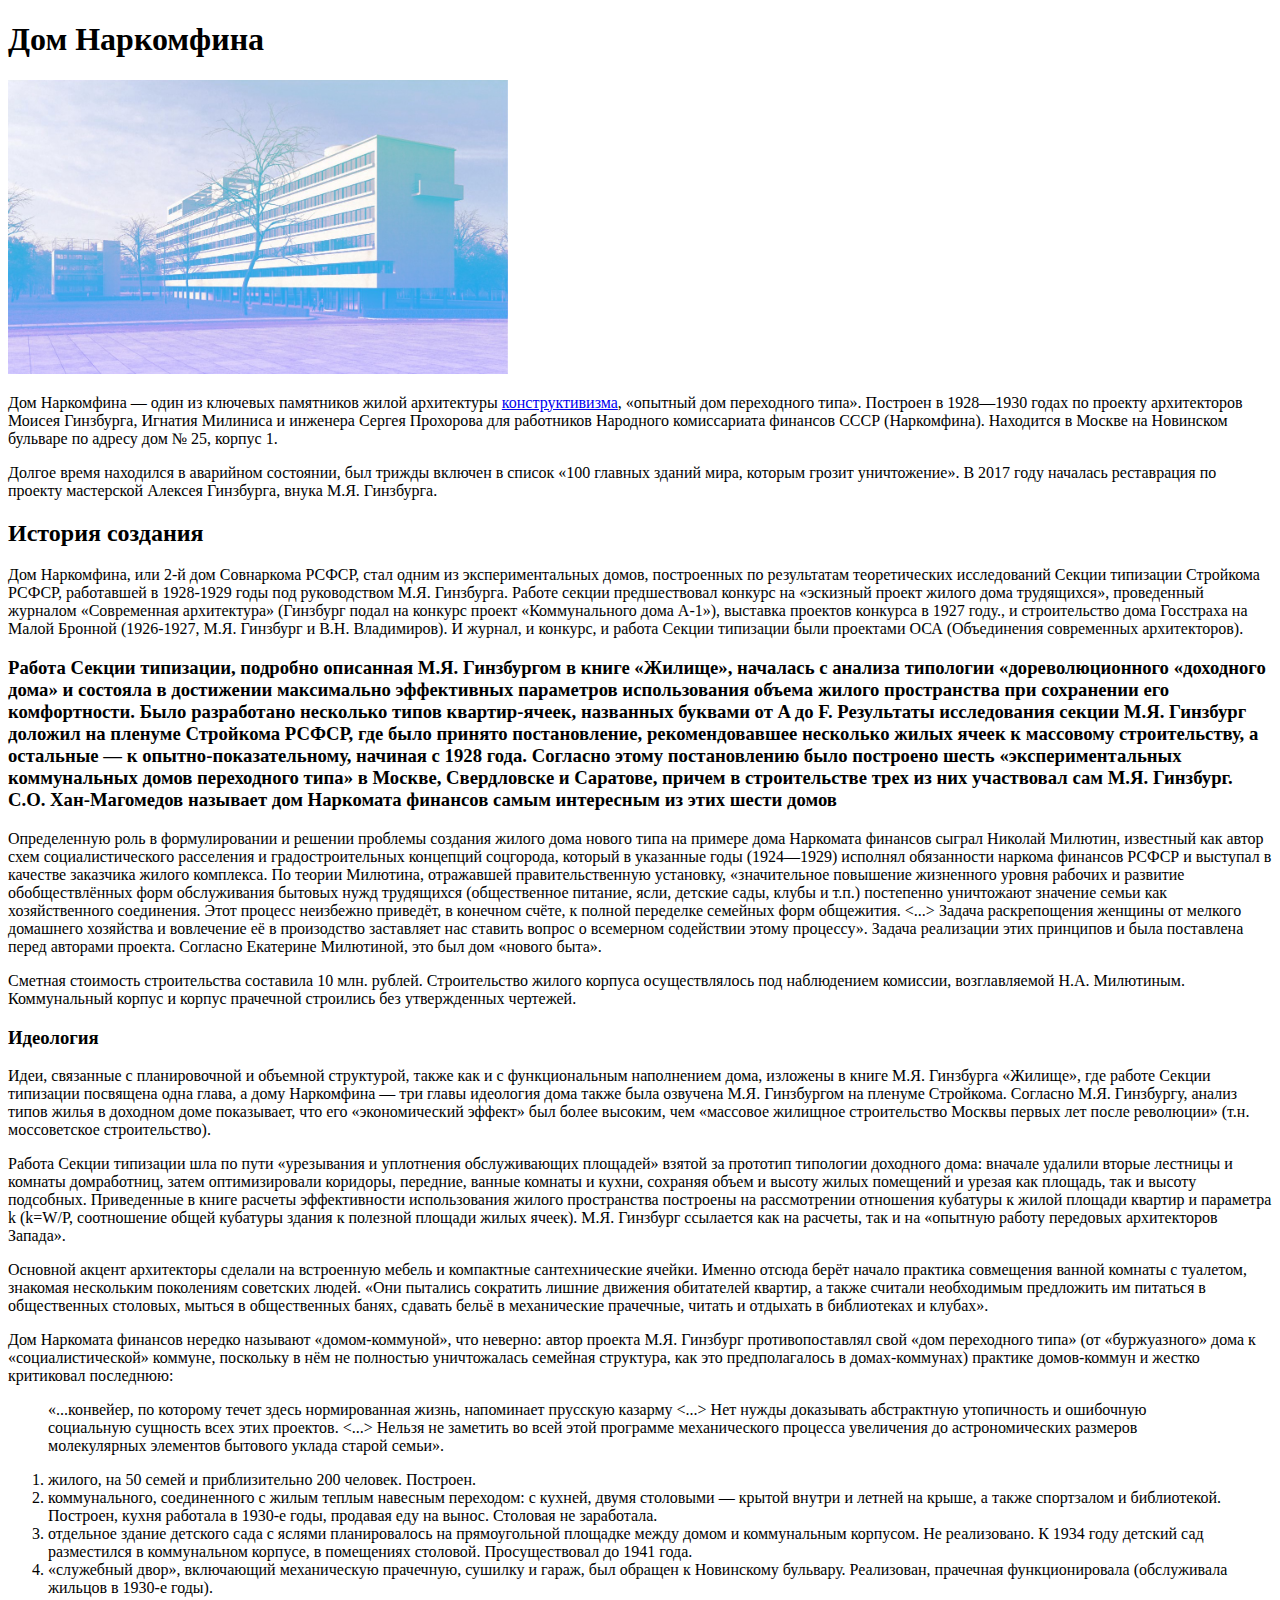
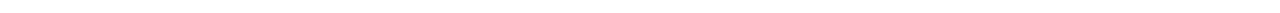
==== index.html @ 4055c032 "Homework 1" ====
<!DOCTYPE html>
<html lang="en" dir="ltr">
  <head>
    <meta charset="utf-8">
    <title>Дом Наркомфина</title>
  </head>
  <body>
    <h1>Дом Наркомфина</h1>

    <img src="narkomfin.jpg" alt="Дом Наркомфина" width="500">

    <p>Дом Наркомфина — один из ключевых памятников жилой архитектуры <a href="https://ru.wikipedia.org/wiki/%D0%9A%D0%BE%D0%BD%D1%81%D1%82%D1%80%D1%83%D0%BA%D1%82%D0%B8%D0%B2%D0%B8%D0%B7%D0%BC_(%D0%B8%D1%81%D0%BA%D1%83%D1%81%D1%81%D1%82%D0%B2%D0%BE)">конструктивизма</a>, «опытный дом переходного типа». Построен в 1928—1930 годах по проекту архитекторов Моисея Гинзбурга, Игнатия Милиниса и инженера Сергея Прохорова для работников Народного комиссариата финансов СССР (Наркомфина). Находится в Москве на Новинском бульваре по адресу дом № 25, корпус 1. </p>
    <p>Долгое время находился в аварийном состоянии, был трижды включен в список «100 главных зданий мира, которым грозит уничтожение». В 2017 году началась реставрация по проекту мастерской Алексея Гинзбурга, внука М.Я. Гинзбурга. </p>

    <h2>История создания</h2>

    <p>Дом Наркомфина, или 2-й дом Совнаркома РСФСР, стал одним из экспериментальных домов, построенных по результатам теоретических исследований Секции типизации Стройкома РСФСР, работавшей в 1928-1929 годы под руководством М.Я. Гинзбурга. Работе секции предшествовал конкурс на «эскизный проект жилого дома трудящихся», проведенный журналом «Современная архитектура» (Гинзбург подал на конкурс проект «Коммунального дома А-1»), выставка проектов конкурса в 1927 году., и строительство дома Госстраха на Малой Бронной (1926-1927, М.Я. Гинзбург и В.Н. Владимиров). И журнал, и конкурс, и работа Секции типизации были проектами ОСА (Объединения современных архитекторов).</p>
    <h3>Работа Секции типизации, подробно описанная М.Я. Гинзбургом в книге «Жилище», началась с анализа типологии «дореволюционного «доходного дома» и состояла в достижении максимально эффективных параметров использования объема жилого пространства при сохранении его комфортности. Было разработано несколько типов квартир-ячеек, названных буквами от A до F. Результаты исследования секции М.Я. Гинзбург доложил на пленуме Стройкома РСФСР, где было принято постановление, рекомендовавшее несколько жилых ячеек к массовому строительству, а остальные — к опытно-показательному, начиная с 1928 года. Согласно этому постановлению было построено шесть «экспериментальных коммунальных домов переходного типа» в Москве, Свердловске и Саратове, причем в строительстве трех из них участвовал сам М.Я. Гинзбург. С.О. Хан-Магомедов называет дом Наркомата финансов самым интересным из этих шести домов</h3>
    <p>Определенную роль в формулировании и решении проблемы создания жилого дома нового типа на примере дома Наркомата финансов сыграл Николай Милютин, известный как автор схем социалистического расселения и градостроительных концепций соцгорода, который в указанные годы (1924—1929) исполнял обязанности наркома финансов РСФСР и выступал в качестве заказчика жилого комплекса. По теории Милютина, отражавшей правительственную установку, «значительное повышение жизненного уровня рабочих и развитие обобществлённых форм обслуживания бытовых нужд трудящихся (общественное питание, ясли, детские сады, клубы и т.п.) постепенно уничтожают значение семьи как хозяйственного соединения. Этот процесс неизбежно приведёт, в конечном счёте, к полной переделке семейных форм общежития. <...> Задача раскрепощения женщины от мелкого домашнего хозяйства и вовлечение её в произодство заставляет нас ставить вопрос о всемерном содействии этому процессу». Задача реализации этих принципов и была поставлена перед авторами проекта. Согласно Екатерине Милютиной, это был дом «нового быта».</p>
    <p>Сметная стоимость строительства составила 10 млн. рублей. Строительство жилого корпуса осуществлялось под наблюдением комиссии, возглавляемой Н.А. Милютиным. Коммунальный корпус и корпус прачечной строились без утвержденных чертежей.</p>

    <h3>Идеология</h3>

    <p>Идеи, связанные с планировочной и объемной структурой, также как и с функциональным наполнением дома, изложены в книге М.Я. Гинзбурга «Жилище», где работе Секции типизации посвящена одна глава, а дому Наркомфина — три главы идеология дома также была озвучена М.Я. Гинзбургом на пленуме Стройкома. Согласно М.Я. Гинзбургу, анализ типов жилья в доходном доме показывает, что его «экономический эффект» был более высоким, чем «массовое жилищное строительство Москвы первых лет после революции» (т.н. моссоветское строительство). </p>
    <p>Работа Секции типизации шла по пути «урезывания и уплотнения обслуживающих площадей» взятой за прототип типологии доходного дома: вначале удалили вторые лестницы и комнаты домработниц, затем оптимизировали коридоры, передние, ванные комнаты и кухни, сохраняя объем и высоту жилых помещений и урезая как площадь, так и высоту подсобных. Приведенные в книге расчеты эффективности использования жилого пространства построены на рассмотрении отношения кубатуры к жилой площади квартир и параметра k (k=W/P, соотношение общей кубатуры здания к полезной площади жилых ячеек). М.Я. Гинзбург ссылается как на расчеты, так и на «опытную работу передовых архитекторов Запада». </p>
    <p>Основной акцент архитекторы сделали на встроенную мебель и компактные сантехнические ячейки. Именно отсюда берёт начало практика совмещения ванной комнаты с туалетом, знакомая нескольким поколениям советских людей. «Они пытались сократить лишние движения обитателей квартир, а также считали необходимым предложить им питаться в общественных столовых, мыться в общественных банях, сдавать бельё в механические прачечные, читать и отдыхать в библиотеках и клубах». </p>
    <p>Дом Наркомата финансов нередко называют «домом-коммуной», что неверно: автор проекта М.Я. Гинзбург противопоставлял свой «дом переходного типа» (от «буржуазного» дома к «социалистической» коммуне, поскольку в нём не полностью уничтожалась семейная структура, как это предполагалось в домах-коммунах) практике домов-коммун и жестко критиковал последнюю: </p>
    <blockquote cite="https://ru.wikipedia.org/wiki/%D0%94%D0%BE%D0%BC_%D0%9D%D0%B0%D1%80%D0%BA%D0%BE%D0%BC%D1%84%D0%B8%D0%BD%D0%B0">«...конвейер, по которому течет здесь нормированная жизнь, напоминает прусскую казарму <...> Нет нужды доказывать абстрактную утопичность и ошибочную социальную сущность всех этих проектов. <...> Нельзя не заметить во всей этой программе механического процесса увеличения до астрономических размеров молекулярных элементов бытового уклада старой семьи».</blockquote>

    <ol>
      <li>жилого, на 50 семей и приблизительно 200 человек. Построен.</li>
      <li>коммунального, соединенного с жилым теплым навесным переходом: с кухней, двумя столовыми — крытой внутри и летней на крыше, а также спортзалом и библиотекой. Построен, кухня работала в 1930-е годы, продавая еду на вынос. Столовая не заработала.</li>
      <li>отдельное здание детского сада с яслями планировалось на прямоугольной площадке между домом и коммунальным корпусом. Не реализовано. К 1934 году детский сад разместился в коммунальном корпусе, в помещениях столовой. Просуществовал до 1941 года.</li>
      <li>«служебный двор», включающий механическую прачечную, сушилку и гараж, был обращен к Новинскому бульвару. Реализован, прачечная функционировала (обслуживала жильцов в 1930-е годы).</li>
    </ol>
  </body>
</html>
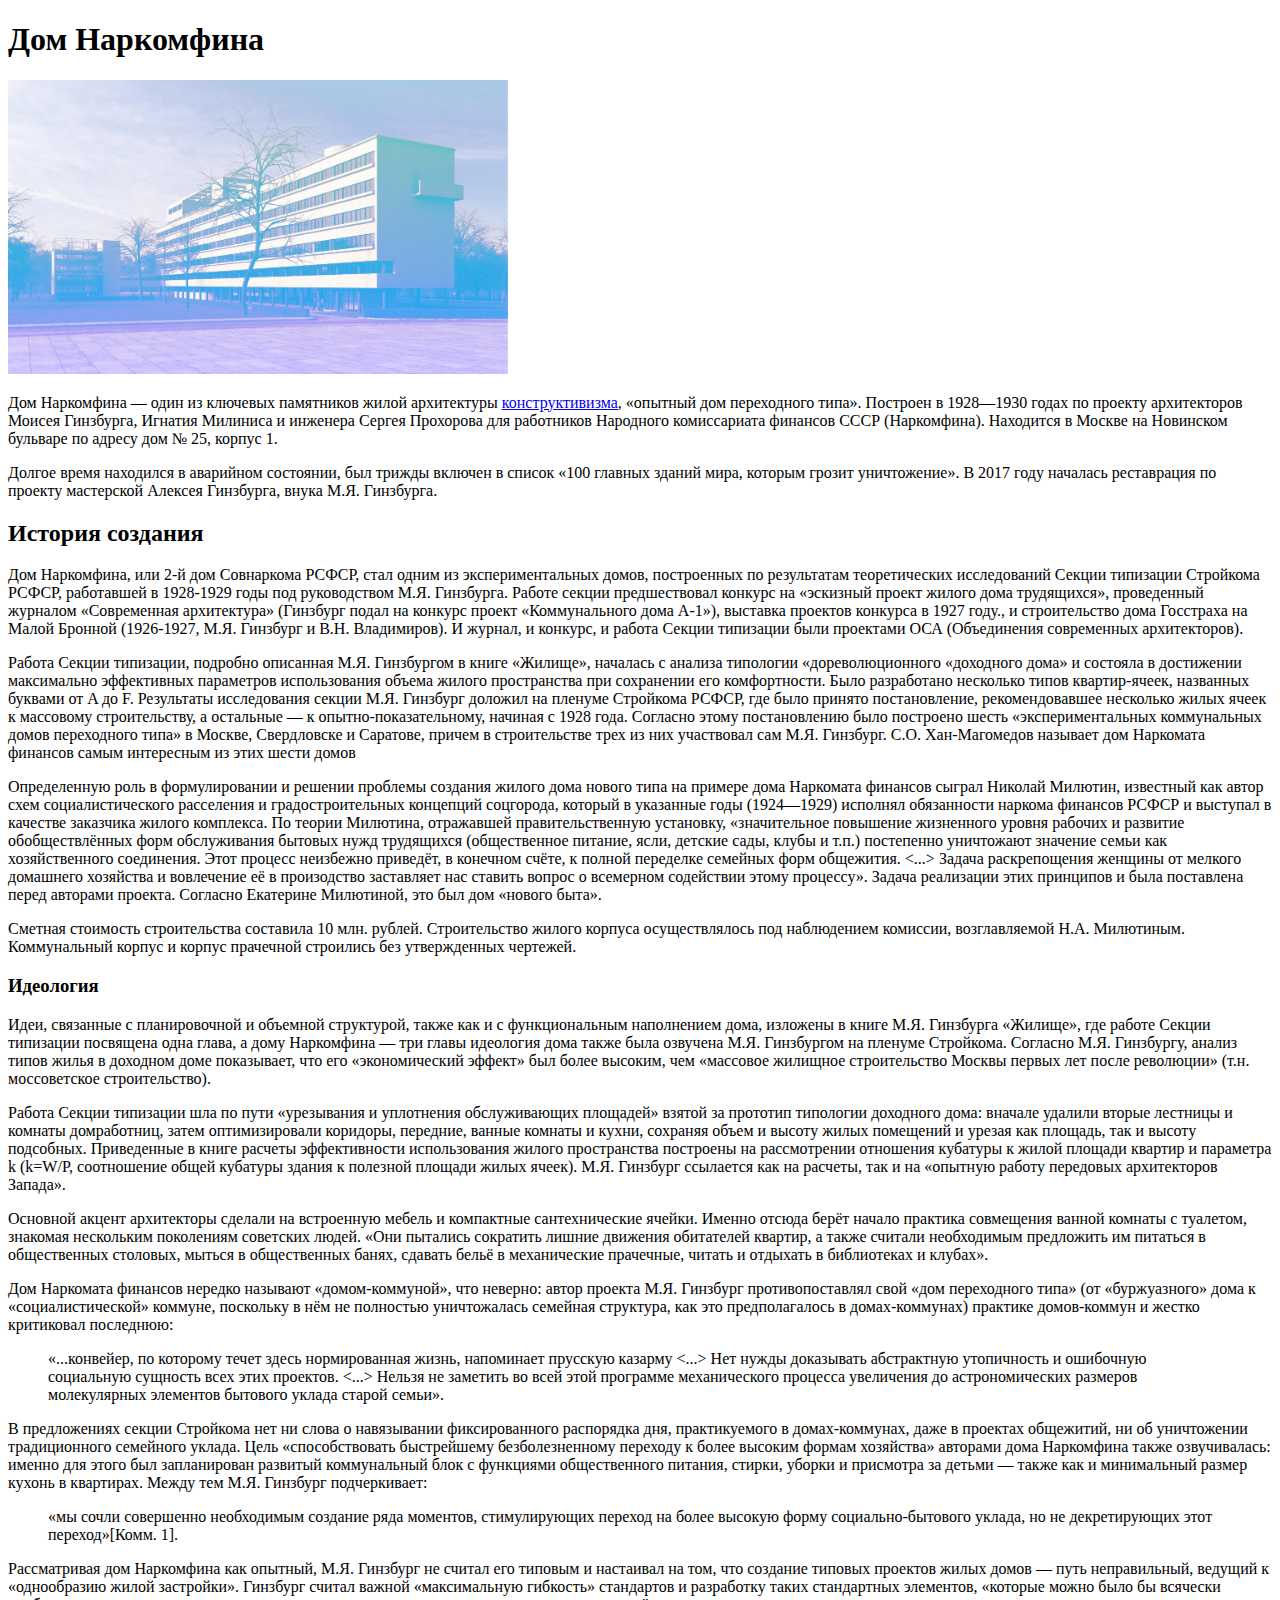
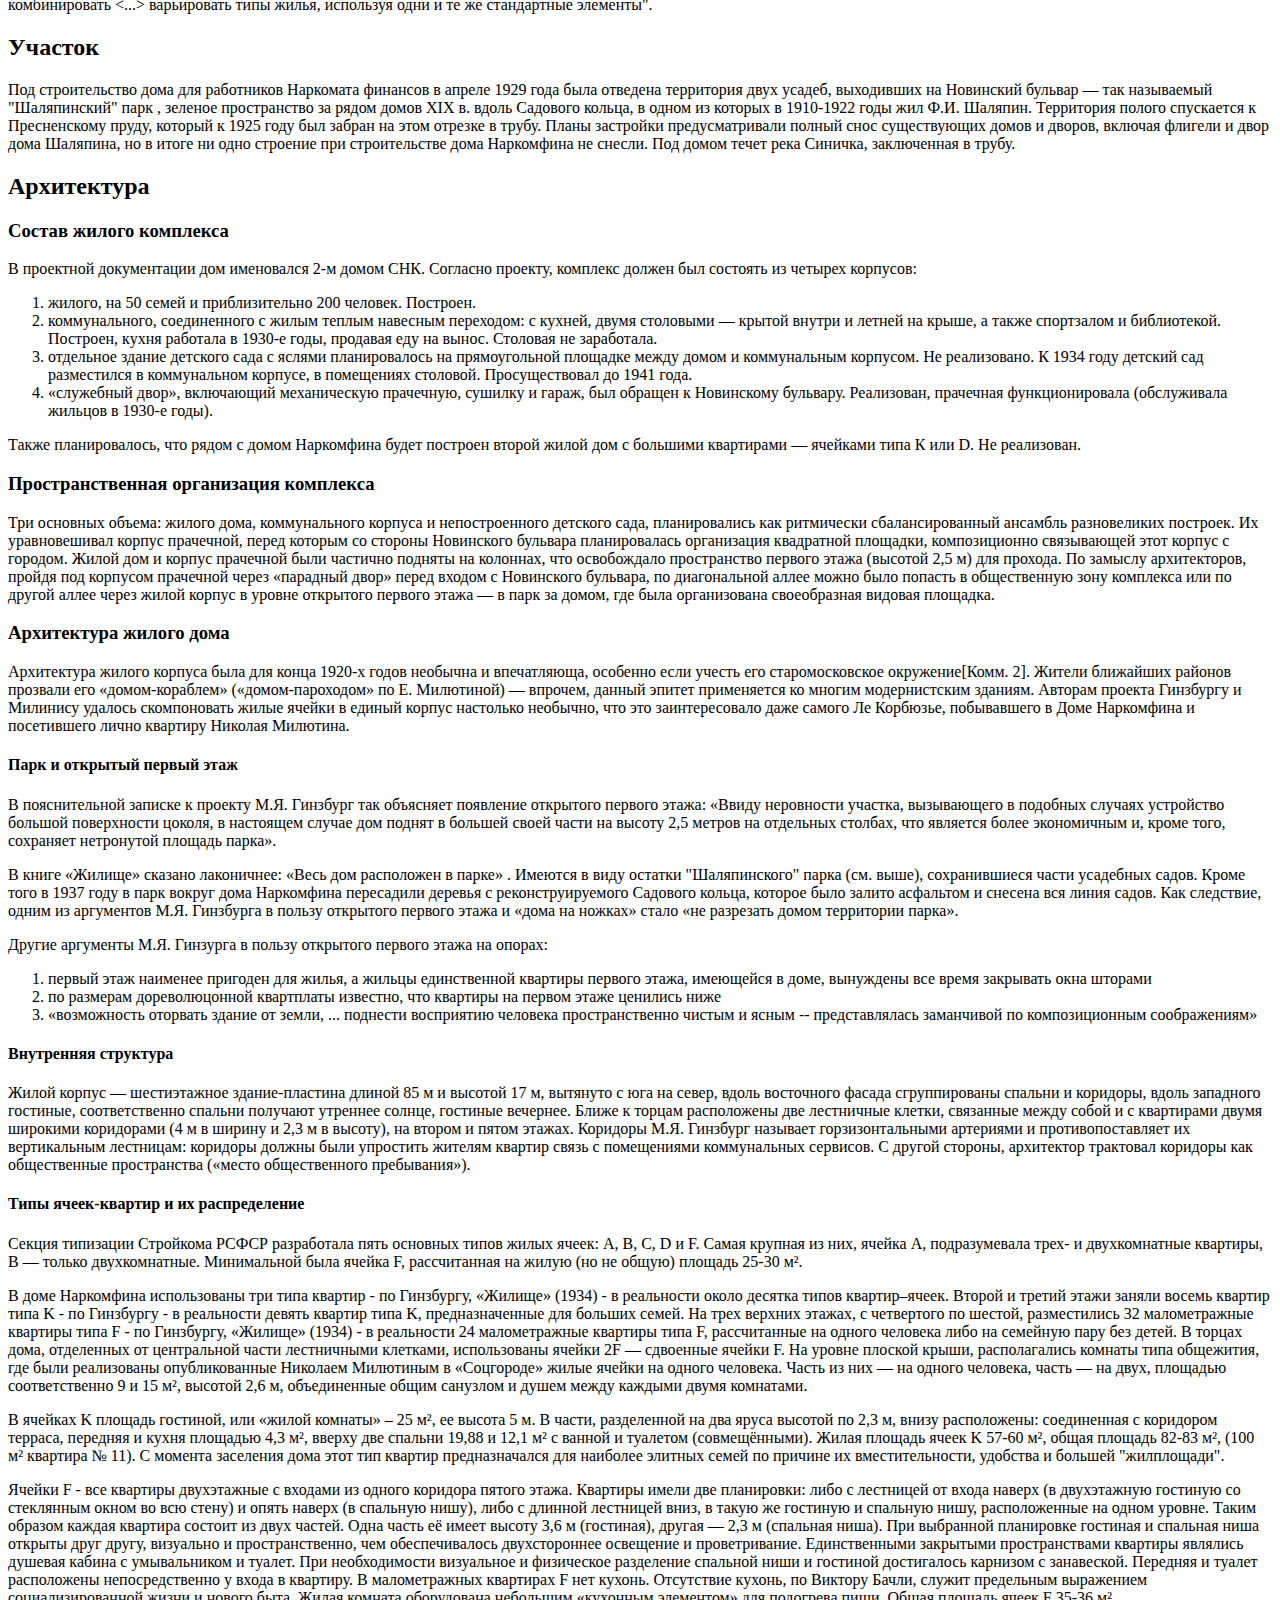
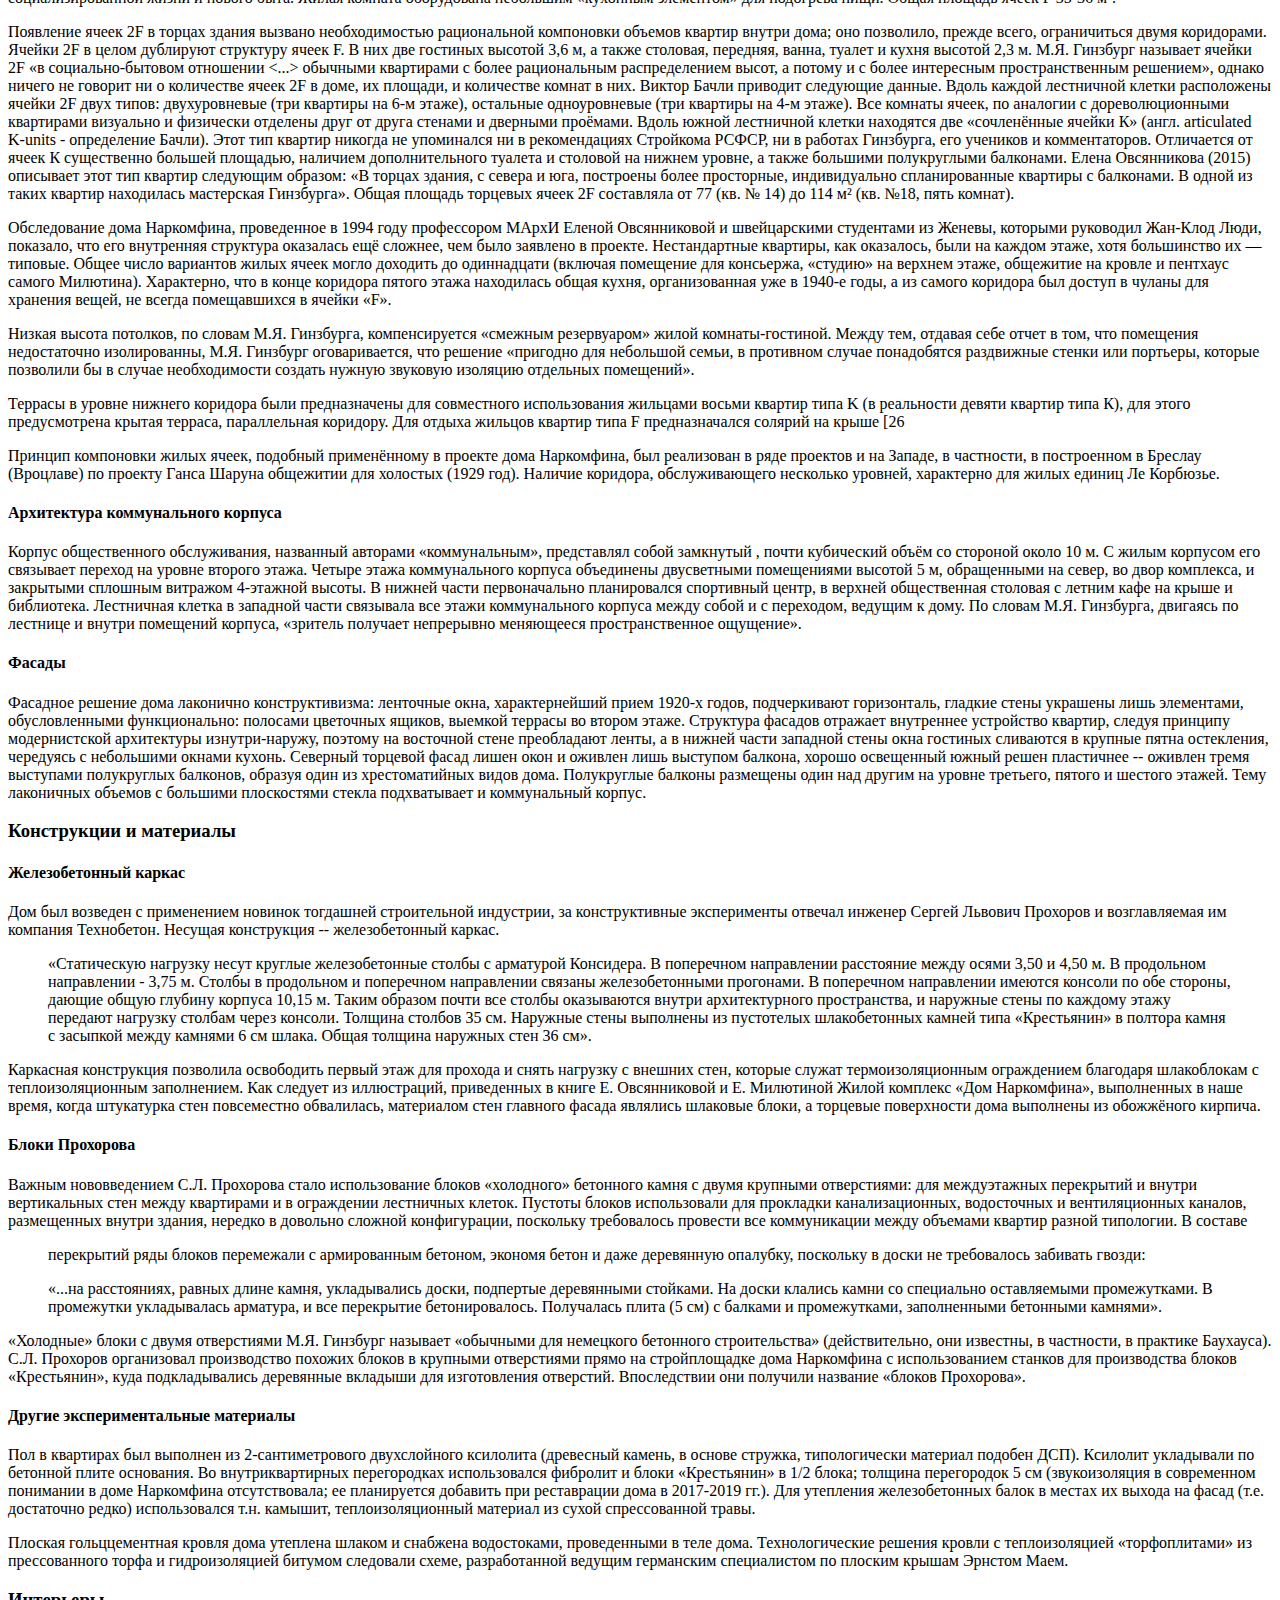
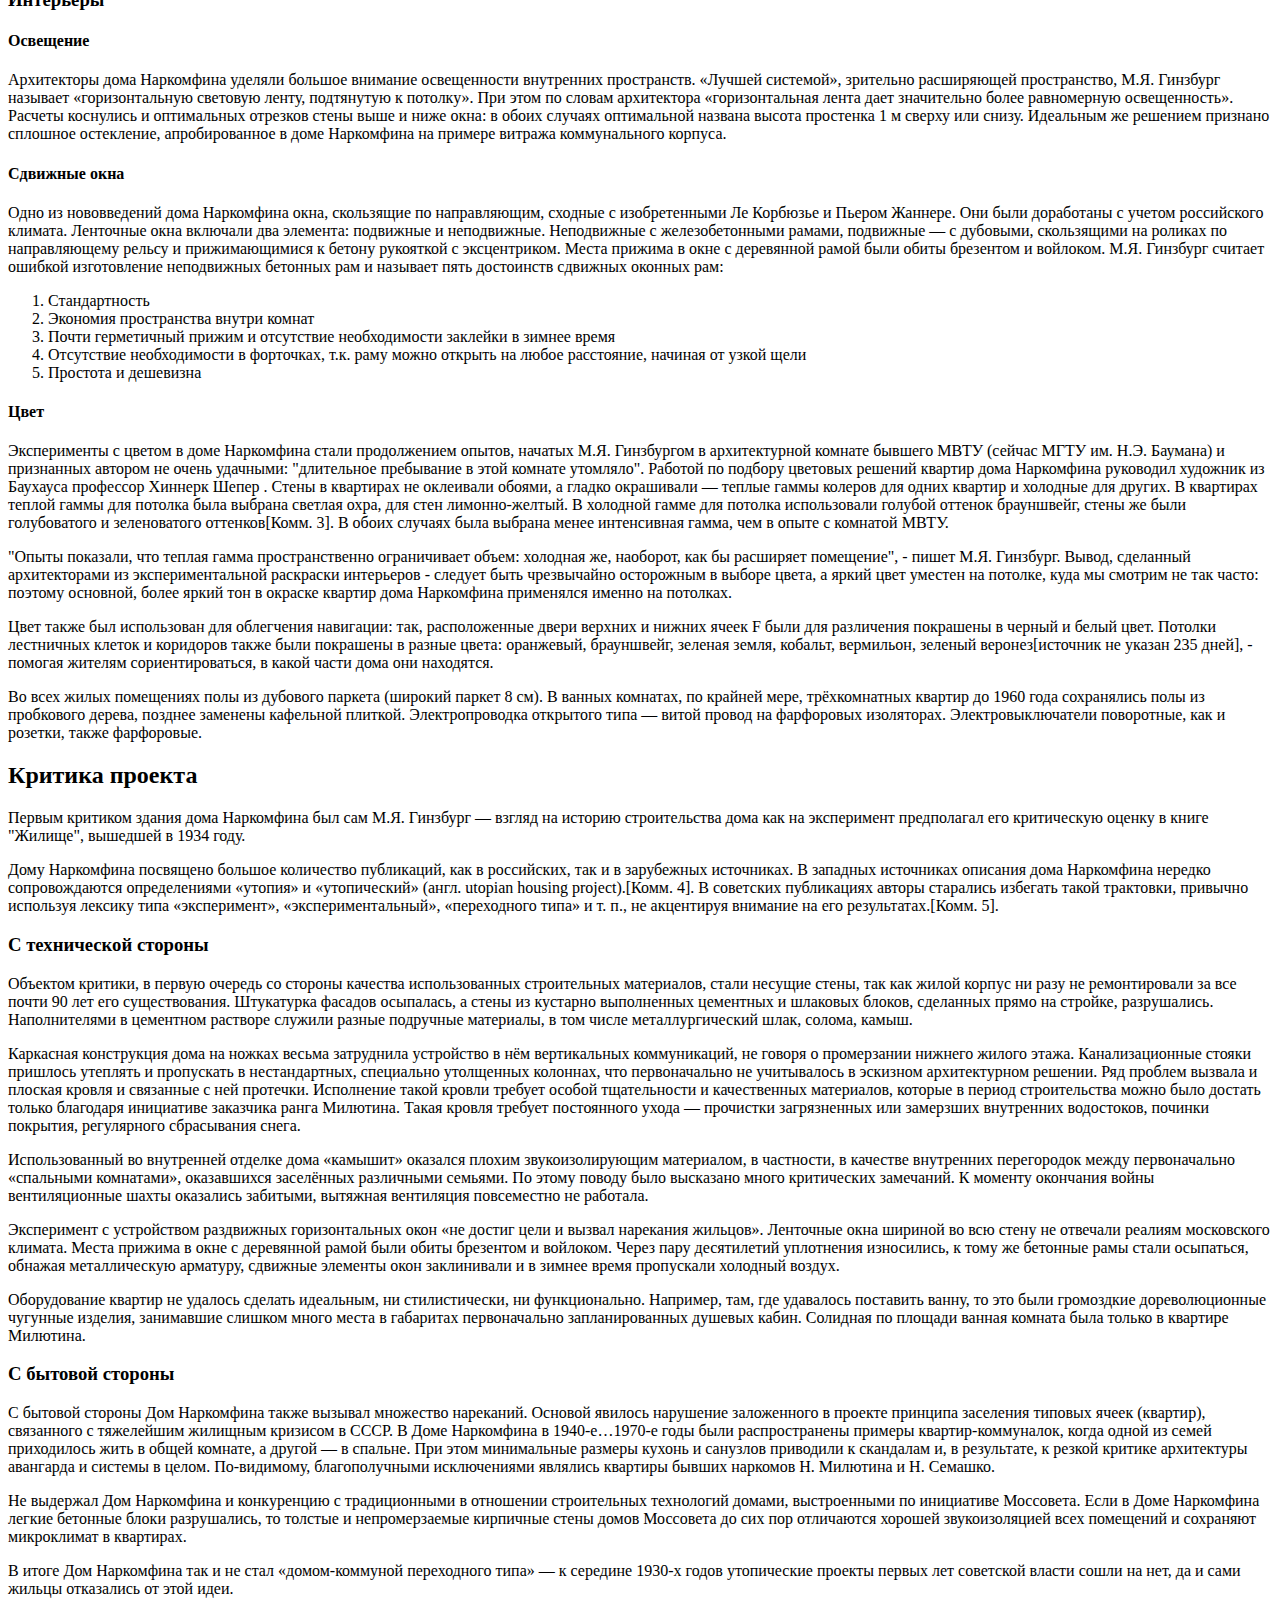
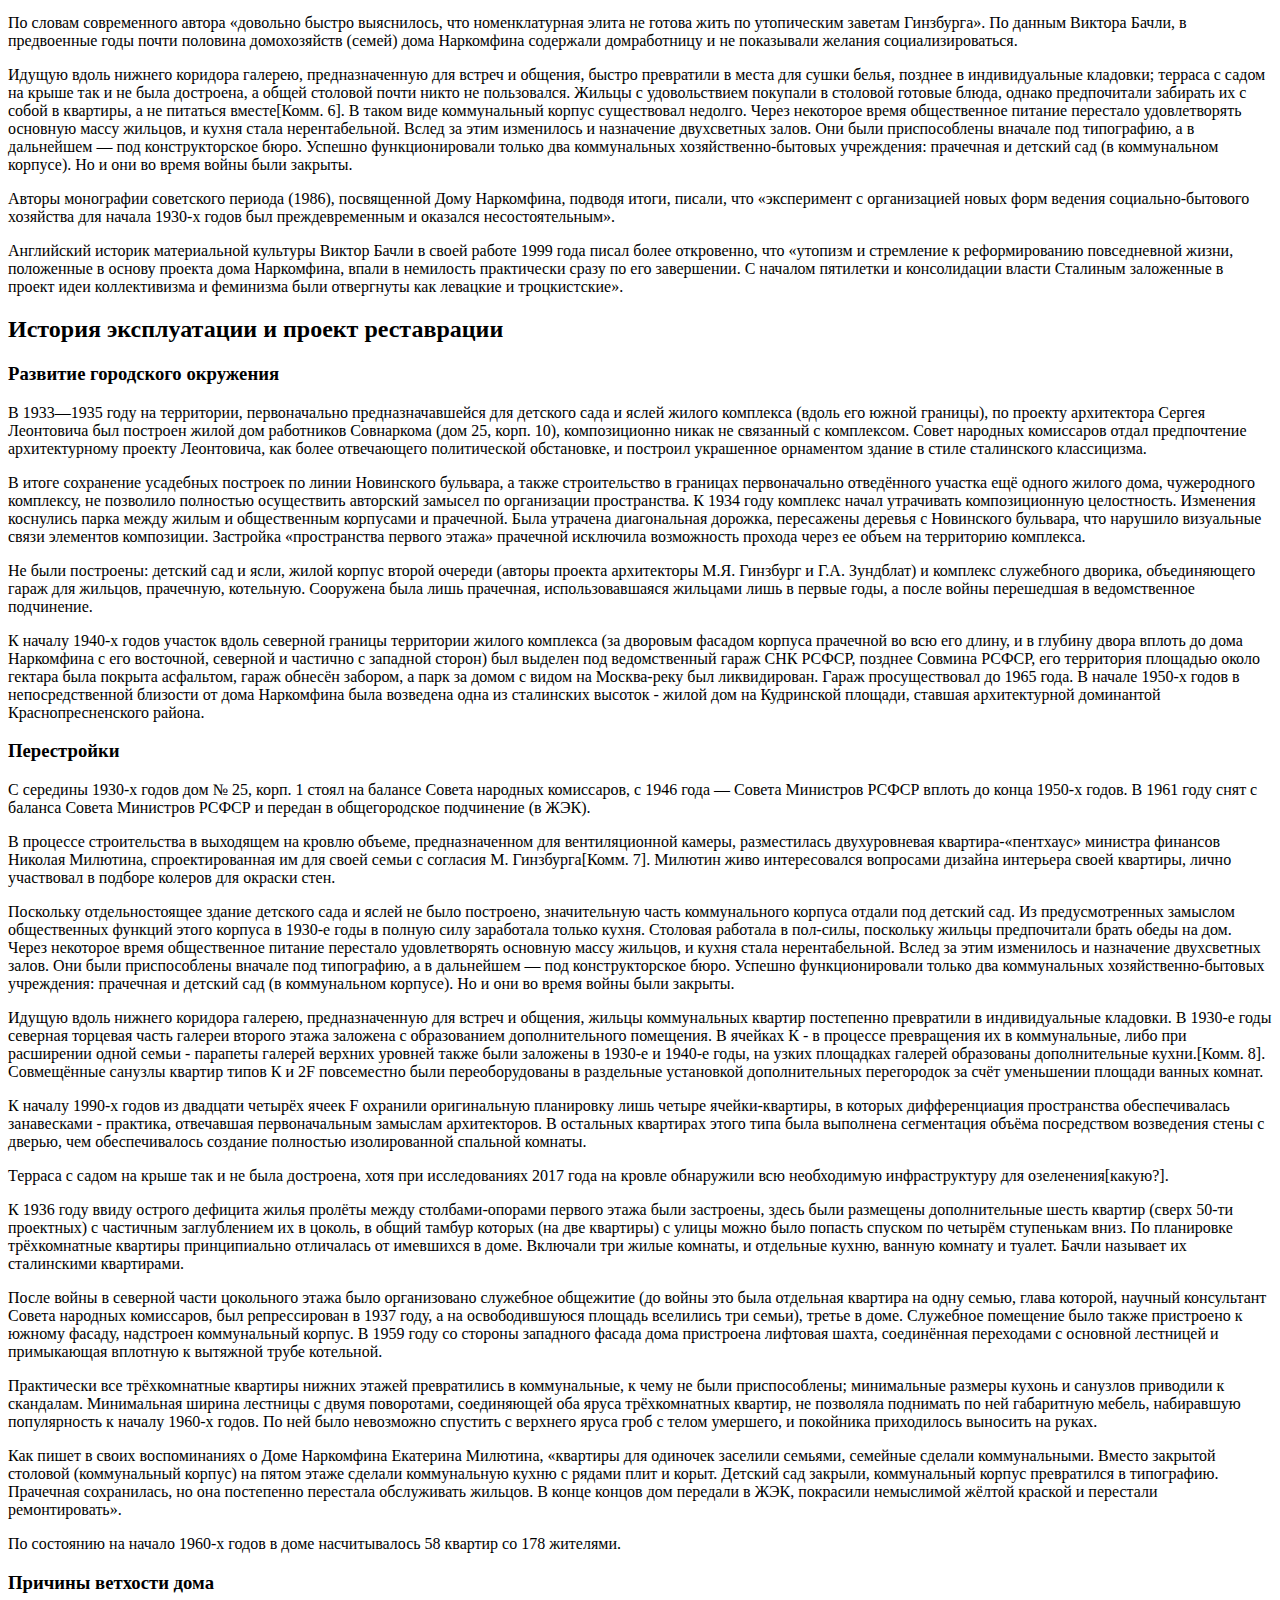
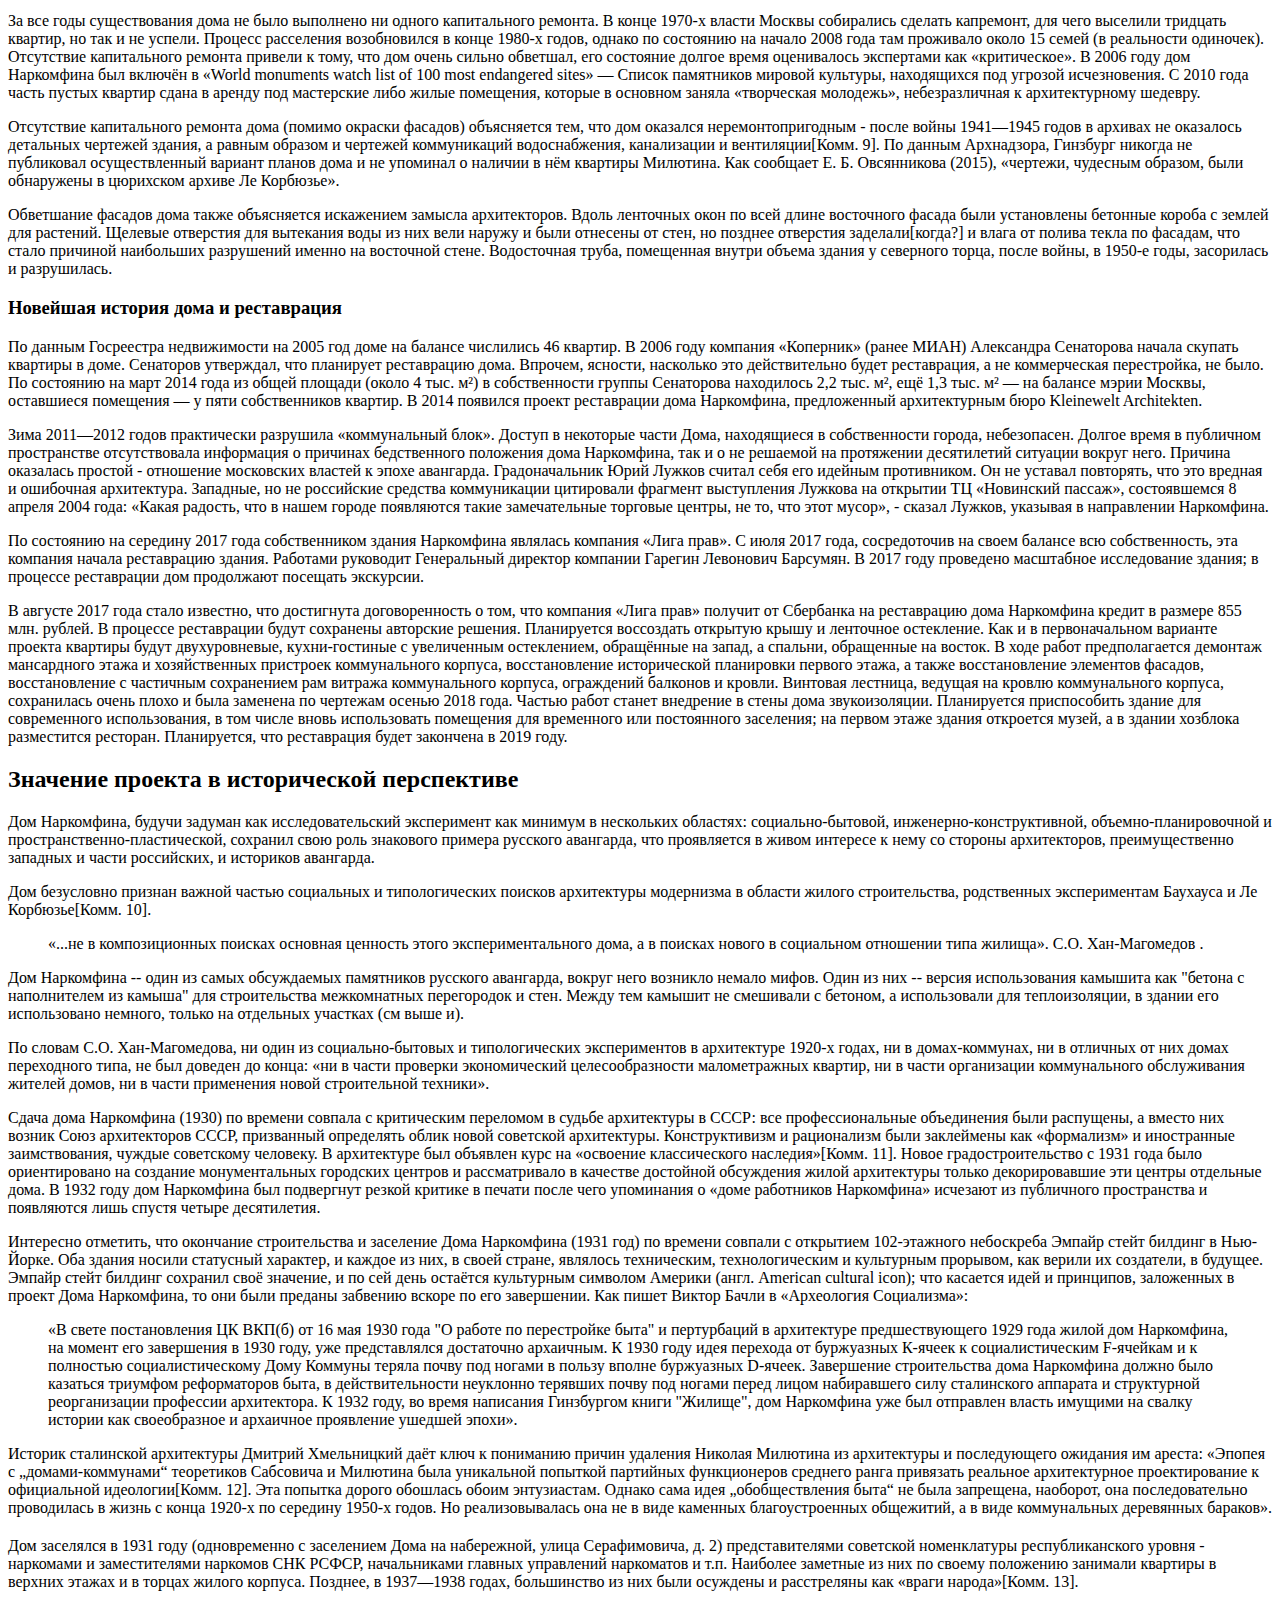
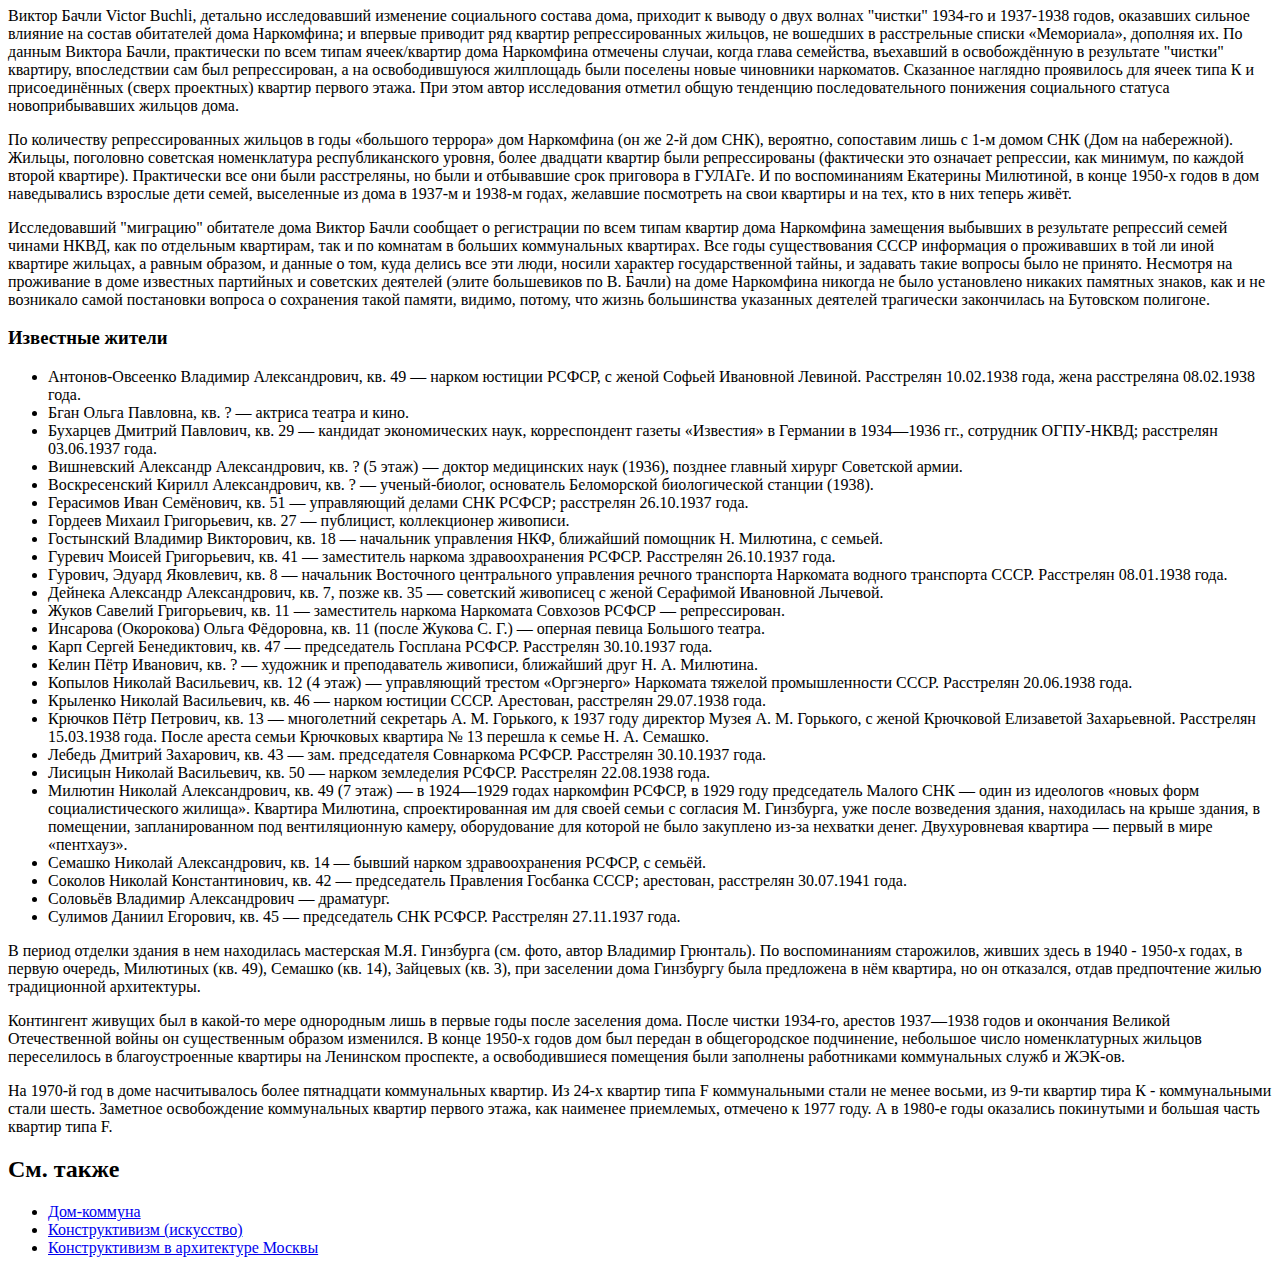
==== commit 423822bb: "Update index.html" ====
--- a/index.html
+++ b/index.html
@@ -9,29 +9,252 @@
 
     <img src="narkomfin.jpg" alt="Дом Наркомфина" width="500">
 
-    <p>Дом Наркомфина — один из ключевых памятников жилой архитектуры <a href="https://ru.wikipedia.org/wiki/%D0%9A%D0%BE%D0%BD%D1%81%D1%82%D1%80%D1%83%D0%BA%D1%82%D0%B8%D0%B2%D0%B8%D0%B7%D0%BC_(%D0%B8%D1%81%D0%BA%D1%83%D1%81%D1%81%D1%82%D0%B2%D0%BE)">конструктивизма</a>, «опытный дом переходного типа». Построен в 1928—1930 годах по проекту архитекторов Моисея Гинзбурга, Игнатия Милиниса и инженера Сергея Прохорова для работников Народного комиссариата финансов СССР (Наркомфина). Находится в Москве на Новинском бульваре по адресу дом № 25, корпус 1. </p>
-    <p>Долгое время находился в аварийном состоянии, был трижды включен в список «100 главных зданий мира, которым грозит уничтожение». В 2017 году началась реставрация по проекту мастерской Алексея Гинзбурга, внука М.Я. Гинзбурга. </p>
+    <p>Дом Наркомфина — один из ключевых памятников жилой архитектуры <a href="https://ru.wikipedia.org/wiki/%D0%9A%D0%BE%D0%BD%D1%81%D1%82%D1%80%D1%83%D0%BA%D1%82%D0%B8%D0%B2%D0%B8%D0%B7%D0%BC_(%D0%B8%D1%81%D0%BA%D1%83%D1%81%D1%81%D1%82%D0%B2%D0%BE)">конструктивизма</a>, «опытный дом переходного типа». Построен в 1928—1930 годах по проекту архитекторов Моисея Гинзбурга, Игнатия Милиниса и инженера Сергея Прохорова для работников Народного комиссариата финансов СССР (Наркомфина). Находится в Москве на Новинском бульваре по адресу дом № 25, корпус 1.</p>
+    <p>Долгое время находился в аварийном состоянии, был трижды включен в список «100 главных зданий мира, которым грозит уничтожение». В 2017 году началась реставрация по проекту мастерской Алексея Гинзбурга, внука М.Я. Гинзбурга.</p>
 
     <h2>История создания</h2>
 
     <p>Дом Наркомфина, или 2-й дом Совнаркома РСФСР, стал одним из экспериментальных домов, построенных по результатам теоретических исследований Секции типизации Стройкома РСФСР, работавшей в 1928-1929 годы под руководством М.Я. Гинзбурга. Работе секции предшествовал конкурс на «эскизный проект жилого дома трудящихся», проведенный журналом «Современная архитектура» (Гинзбург подал на конкурс проект «Коммунального дома А-1»), выставка проектов конкурса в 1927 году., и строительство дома Госстраха на Малой Бронной (1926-1927, М.Я. Гинзбург и В.Н. Владимиров). И журнал, и конкурс, и работа Секции типизации были проектами ОСА (Объединения современных архитекторов).</p>
-    <h3>Работа Секции типизации, подробно описанная М.Я. Гинзбургом в книге «Жилище», началась с анализа типологии «дореволюционного «доходного дома» и состояла в достижении максимально эффективных параметров использования объема жилого пространства при сохранении его комфортности. Было разработано несколько типов квартир-ячеек, названных буквами от A до F. Результаты исследования секции М.Я. Гинзбург доложил на пленуме Стройкома РСФСР, где было принято постановление, рекомендовавшее несколько жилых ячеек к массовому строительству, а остальные — к опытно-показательному, начиная с 1928 года. Согласно этому постановлению было построено шесть «экспериментальных коммунальных домов переходного типа» в Москве, Свердловске и Саратове, причем в строительстве трех из них участвовал сам М.Я. Гинзбург. С.О. Хан-Магомедов называет дом Наркомата финансов самым интересным из этих шести домов</h3>
+    <p>Работа Секции типизации, подробно описанная М.Я. Гинзбургом в книге «Жилище», началась с анализа типологии «дореволюционного «доходного дома» и состояла в достижении максимально эффективных параметров использования объема жилого пространства при сохранении его комфортности. Было разработано несколько типов квартир-ячеек, названных буквами от A до F. Результаты исследования секции М.Я. Гинзбург доложил на пленуме Стройкома РСФСР, где было принято постановление, рекомендовавшее несколько жилых ячеек к массовому строительству, а остальные — к опытно-показательному, начиная с 1928 года. Согласно этому постановлению было построено шесть «экспериментальных коммунальных домов переходного типа» в Москве, Свердловске и Саратове, причем в строительстве трех из них участвовал сам М.Я. Гинзбург. С.О. Хан-Магомедов называет дом Наркомата финансов самым интересным из этих шести домов</h3>
     <p>Определенную роль в формулировании и решении проблемы создания жилого дома нового типа на примере дома Наркомата финансов сыграл Николай Милютин, известный как автор схем социалистического расселения и градостроительных концепций соцгорода, который в указанные годы (1924—1929) исполнял обязанности наркома финансов РСФСР и выступал в качестве заказчика жилого комплекса. По теории Милютина, отражавшей правительственную установку, «значительное повышение жизненного уровня рабочих и развитие обобществлённых форм обслуживания бытовых нужд трудящихся (общественное питание, ясли, детские сады, клубы и т.п.) постепенно уничтожают значение семьи как хозяйственного соединения. Этот процесс неизбежно приведёт, в конечном счёте, к полной переделке семейных форм общежития. <...> Задача раскрепощения женщины от мелкого домашнего хозяйства и вовлечение её в произодство заставляет нас ставить вопрос о всемерном содействии этому процессу». Задача реализации этих принципов и была поставлена перед авторами проекта. Согласно Екатерине Милютиной, это был дом «нового быта».</p>
     <p>Сметная стоимость строительства составила 10 млн. рублей. Строительство жилого корпуса осуществлялось под наблюдением комиссии, возглавляемой Н.А. Милютиным. Коммунальный корпус и корпус прачечной строились без утвержденных чертежей.</p>
 
     <h3>Идеология</h3>
 
-    <p>Идеи, связанные с планировочной и объемной структурой, также как и с функциональным наполнением дома, изложены в книге М.Я. Гинзбурга «Жилище», где работе Секции типизации посвящена одна глава, а дому Наркомфина — три главы идеология дома также была озвучена М.Я. Гинзбургом на пленуме Стройкома. Согласно М.Я. Гинзбургу, анализ типов жилья в доходном доме показывает, что его «экономический эффект» был более высоким, чем «массовое жилищное строительство Москвы первых лет после революции» (т.н. моссоветское строительство). </p>
-    <p>Работа Секции типизации шла по пути «урезывания и уплотнения обслуживающих площадей» взятой за прототип типологии доходного дома: вначале удалили вторые лестницы и комнаты домработниц, затем оптимизировали коридоры, передние, ванные комнаты и кухни, сохраняя объем и высоту жилых помещений и урезая как площадь, так и высоту подсобных. Приведенные в книге расчеты эффективности использования жилого пространства построены на рассмотрении отношения кубатуры к жилой площади квартир и параметра k (k=W/P, соотношение общей кубатуры здания к полезной площади жилых ячеек). М.Я. Гинзбург ссылается как на расчеты, так и на «опытную работу передовых архитекторов Запада». </p>
-    <p>Основной акцент архитекторы сделали на встроенную мебель и компактные сантехнические ячейки. Именно отсюда берёт начало практика совмещения ванной комнаты с туалетом, знакомая нескольким поколениям советских людей. «Они пытались сократить лишние движения обитателей квартир, а также считали необходимым предложить им питаться в общественных столовых, мыться в общественных банях, сдавать бельё в механические прачечные, читать и отдыхать в библиотеках и клубах». </p>
-    <p>Дом Наркомата финансов нередко называют «домом-коммуной», что неверно: автор проекта М.Я. Гинзбург противопоставлял свой «дом переходного типа» (от «буржуазного» дома к «социалистической» коммуне, поскольку в нём не полностью уничтожалась семейная структура, как это предполагалось в домах-коммунах) практике домов-коммун и жестко критиковал последнюю: </p>
+    <p>Идеи, связанные с планировочной и объемной структурой, также как и с функциональным наполнением дома, изложены в книге М.Я. Гинзбурга «Жилище», где работе Секции типизации посвящена одна глава, а дому Наркомфина — три главы идеология дома также была озвучена М.Я. Гинзбургом на пленуме Стройкома. Согласно М.Я. Гинзбургу, анализ типов жилья в доходном доме показывает, что его «экономический эффект» был более высоким, чем «массовое жилищное строительство Москвы первых лет после революции» (т.н. моссоветское строительство).</p>
+    <p>Работа Секции типизации шла по пути «урезывания и уплотнения обслуживающих площадей» взятой за прототип типологии доходного дома: вначале удалили вторые лестницы и комнаты домработниц, затем оптимизировали коридоры, передние, ванные комнаты и кухни, сохраняя объем и высоту жилых помещений и урезая как площадь, так и высоту подсобных. Приведенные в книге расчеты эффективности использования жилого пространства построены на рассмотрении отношения кубатуры к жилой площади квартир и параметра k (k=W/P, соотношение общей кубатуры здания к полезной площади жилых ячеек). М.Я. Гинзбург ссылается как на расчеты, так и на «опытную работу передовых архитекторов Запада».</p>
+    <p>Основной акцент архитекторы сделали на встроенную мебель и компактные сантехнические ячейки. Именно отсюда берёт начало практика совмещения ванной комнаты с туалетом, знакомая нескольким поколениям советских людей. «Они пытались сократить лишние движения обитателей квартир, а также считали необходимым предложить им питаться в общественных столовых, мыться в общественных банях, сдавать бельё в механические прачечные, читать и отдыхать в библиотеках и клубах».</p>
+    <p>Дом Наркомата финансов нередко называют «домом-коммуной», что неверно: автор проекта М.Я. Гинзбург противопоставлял свой «дом переходного типа» (от «буржуазного» дома к «социалистической» коммуне, поскольку в нём не полностью уничтожалась семейная структура, как это предполагалось в домах-коммунах) практике домов-коммун и жестко критиковал последнюю:</p>
     <blockquote cite="https://ru.wikipedia.org/wiki/%D0%94%D0%BE%D0%BC_%D0%9D%D0%B0%D1%80%D0%BA%D0%BE%D0%BC%D1%84%D0%B8%D0%BD%D0%B0">«...конвейер, по которому течет здесь нормированная жизнь, напоминает прусскую казарму <...> Нет нужды доказывать абстрактную утопичность и ошибочную социальную сущность всех этих проектов. <...> Нельзя не заметить во всей этой программе механического процесса увеличения до астрономических размеров молекулярных элементов бытового уклада старой семьи».</blockquote>
-
+    <p>В предложениях секции Стройкома нет ни слова о навязывании фиксированного распорядка дня, практикуемого в домах-коммунах, даже в проектах общежитий, ни об уничтожении традиционного семейного уклада. Цель «способствовать быстрейшему безболезненному переходу к более высоким формам хозяйства» авторами дома Наркомфина также озвучивалась: именно для этого был запланирован развитый коммунальный блок с функциями общественного питания, стирки, уборки и присмотра за детьми — также как и минимальный размер кухонь в квартирах. Между тем М.Я. Гинзбург подчеркивает:</p>
+    <blockquote cite="https://ru.wikipedia.org/wiki/%D0%94%D0%BE%D0%BC_%D0%9D%D0%B0%D1%80%D0%BA%D0%BE%D0%BC%D1%84%D0%B8%D0%BD%D0%B0">«мы сочли совершенно необходимым создание ряда моментов, стимулирующих переход на более высокую форму социально-бытового уклада, но не декретирующих этот переход»[Комм. 1].</blockquote>
+    <p>Рассматривая дом Наркомфина как опытный, М.Я. Гинзбург не считал его типовым и настаивал на том, что создание типовых проектов жилых домов — путь неправильный, ведущий к «однообразию жилой застройки». Гинзбург считал важной «максимальную гибкость» стандартов и разработку таких стандартных элементов, «которые можно было бы всячески комбинировать <...> варьировать типы жилья, используя одни и те же стандартные элементы".</p>
+
+    <h2>Участок</h2>
+    <p>Под строительство дома для работников Наркомата финансов в апреле 1929 года была отведена территория двух усадеб, выходивших на Новинский бульвар — так называемый "Шаляпинский" парк , зеленое пространство за рядом домов XIX в. вдоль Садового кольца, в одном из которых в 1910-1922 годы жил Ф.И. Шаляпин. Территория полого спускается к Пресненскому пруду, который к 1925 году был забран на этом отрезке в трубу. Планы застройки предусматривали полный снос существующих домов и дворов, включая флигели и двор дома Шаляпина, но в итоге ни одно строение при строительстве дома Наркомфина не снесли. Под домом течет река Синичка, заключенная в трубу.</p>
+
+    <h2>Архитектура</h2>
+
+    <h3>Состав жилого комплекса</h3>
+
+    <p>В проектной документации дом именовался 2-м домом СНК. Согласно проекту, комплекс должен был состоять из четырех корпусов:</p>
     <ol>
       <li>жилого, на 50 семей и приблизительно 200 человек. Построен.</li>
       <li>коммунального, соединенного с жилым теплым навесным переходом: с кухней, двумя столовыми — крытой внутри и летней на крыше, а также спортзалом и библиотекой. Построен, кухня работала в 1930-е годы, продавая еду на вынос. Столовая не заработала.</li>
       <li>отдельное здание детского сада с яслями планировалось на прямоугольной площадке между домом и коммунальным корпусом. Не реализовано. К 1934 году детский сад разместился в коммунальном корпусе, в помещениях столовой. Просуществовал до 1941 года.</li>
       <li>«служебный двор», включающий механическую прачечную, сушилку и гараж, был обращен к Новинскому бульвару. Реализован, прачечная функционировала (обслуживала жильцов в 1930-е годы).</li>
     </ol>
+    <p>Также планировалось, что рядом с домом Наркомфина будет построен второй жилой дом с большими квартирами — ячейками типа К или D. Не реализован.</p>
+
+    <h3>Пространственная организация комплекса</h3>
+
+    <p>Три основных объема: жилого дома, коммунального корпуса и непостроенного детского сада, планировались как ритмически сбалансированный ансамбль разновеликих построек. Их уравновешивал корпус прачечной, перед которым со стороны Новинского бульвара планировалась организация квадратной площадки, композиционно связывающей этот корпус с городом. Жилой дом и корпус прачечной были частично подняты на колоннах, что освобождало пространство первого этажа (высотой 2,5 м) для прохода. По замыслу архитекторов, пройдя под корпусом прачечной через «парадный двор» перед входом с Новинского бульвара, по диагональной аллее можно было попасть в общественную зону комплекса или по другой аллее через жилой корпус в уровне открытого первого этажа — в парк за домом, где была организована своеобразная видовая площадка.</p>
+
+    <h3>Архитектура жилого дома</h3>
+
+    <p>Архитектура жилого корпуса была для конца 1920-х годов необычна и впечатляюща, особенно если учесть его старомосковское окружение[Комм. 2]. Жители ближайших районов прозвали его «домом-кораблем» («домом-пароходом» по Е. Милютиной) — впрочем, данный эпитет применяется ко многим модернистским зданиям. Авторам проекта Гинзбургу и Милинису удалось скомпоновать жилые ячейки в единый корпус настолько необычно, что это заинтересовало даже самого Ле Корбюзье, побывавшего в Доме Наркомфина и посетившего лично квартиру Николая Милютина.</p>
+
+    <h4>Парк и открытый первый этаж</h4>
+
+    <p>В пояснительной записке к проекту М.Я. Гинзбург так объясняет появление открытого первого этажа: «Ввиду неровности участка, вызывающего в подобных случаях устройство большой поверхности цоколя, в настоящем случае дом поднят в большей своей части на высоту 2,5 метров на отдельных столбах, что является более экономичным и, кроме того, сохраняет нетронутой площадь парка».</p>
+    <p>В книге «Жилище» сказано лаконичнее: «Весь дом расположен в парке» . Имеются в виду остатки "Шаляпинского" парка (см. выше), сохранившиеся части усадебных садов. Кроме того в 1937 году в парк вокруг дома Наркомфина пересадили деревья с реконструируемого Садового кольца, которое было залито асфальтом и снесена вся линия садов. Как следствие, одним из аргументов М.Я. Гинзбурга в пользу открытого первого этажа и «дома на ножках» стало «не разрезать домом территории парка».</p>
+    <p>Другие аргументы М.Я. Гинзурга в пользу открытого первого этажа на опорах:</p>
+    <ol>
+      <li>первый этаж наименее пригоден для жилья, а жильцы единственной квартиры первого этажа, имеющейся в доме, вынуждены все время закрывать окна шторами</li>
+      <li>по размерам дореволюцонной квартплаты известно, что квартиры на первом этаже ценились ниже</li>
+      <li>«возможность оторвать здание от земли, ... поднести восприятию человека пространственно чистым и ясным -- представлялась заманчивой по композиционным соображениям»</li>
+      <liдома на ножках были трендом конца 1920-х годов[где?]. В 1927 году Ле Корбюзье опубликовал в журнале L&#39Esprit Nouveau свои «пять пунктов современной архитектуры». Первым среди них значатся свободные опоры первого этажа. См. также точное изложение пяти пунктов во французской Википедии.</li>
+    </ol>
+
+    <h4>Внутренняя структура</h4>
+
+    <p>Жилой корпус — шестиэтажное здание-пластина длиной 85 м и высотой 17 м, вытянуто с юга на север, вдоль восточного фасада сгруппированы спальни и коридоры, вдоль западного гостиные, соответственно спальни получают утреннее солнце, гостиные вечернее. Ближе к торцам расположены две лестничные клетки, связанные между собой и с квартирами двумя широкими коридорами (4 м в ширину и 2,3 м в высоту), на втором и пятом этажах. Коридоры М.Я. Гинзбург называет горзизонтальными артериями и противопоставляет их вертикальным лестницам: коридоры должны были упростить жителям квартир связь с помещениями коммунальных сервисов. С другой стороны, архитектор трактовал коридоры как общественные пространства («место общественного пребывания»).</p>
+
+    <h4>Типы ячеек-квартир и их распределение</h4>
+
+    <p>Секция типизации Стройкома РСФСР разработала пять основных типов жилых ячеек: A, B, C, D и F. Самая крупная из них, ячейка A, подразумевала трех- и двухкомнатные квартиры, B — только двухкомнатные. Минимальной была ячейка F, рассчитанная на жилую (но не общую) площадь 25-30 м².</p>
+
+    <p>В доме Наркомфина использованы три типа квартир - по Гинзбургу, «Жилище» (1934) - в реальности около десятка типов квартир–ячеек. Второй и третий этажи заняли восемь квартир типа K - по Гинзбургу - в реальности девять квартир типа K, предназначенные для больших семей. На трех верхних этажах, с четвертого по шестой, разместились 32 малометражные квартиры типа F - по Гинзбургу, «Жилище» (1934) - в реальности 24 малометражные квартиры типа F, рассчитанные на одного человека либо на семейную пару без детей. В торцах дома, отделенных от центральной части лестничными клетками, использованы ячейки 2F — сдвоенные ячейки F. На уровне плоской крыши, располагались комнаты типа общежития, где были реализованы опубликованные Николаем Милютиным в «Соцгороде» жилые ячейки на одного человека. Часть из них — на одного человека, часть — на двух, площадью соответственно 9 и 15 м², высотой 2,6 м, объединенные общим санузлом и душем между каждыми двумя комнатами.</p>
+    <p>В ячейках K площадь гостиной, или «жилой комнаты» – 25 м², ее высота 5 м. В части, разделенной на два яруса высотой по 2,3 м, внизу расположены: соединенная с коридором терраса, передняя и кухня площадью 4,3 м², вверху две спальни 19,88 и 12,1 м² с ванной и туалетом (совмещёнными). Жилая площадь ячеек K 57-60 м², общая площадь 82-83 м², (100 м² квартира № 11). С момента заселения дома этот тип квартир предназначался для наиболее элитных семей по причине их вместительности, удобства и большей "жилплощади".</p>
+    <p>Ячейки F - все квартиры двухэтажные с входами из одного коридора пятого этажа. Квартиры имели две планировки: либо с лестницей от входа наверх (в двухэтажную гостиную со стеклянным окном во всю стену) и опять наверх (в спальную нишу), либо с длинной лестницей вниз, в такую же гостиную и спальную нишу, расположенные на одном уровне. Таким образом каждая квартира состоит из двух частей. Одна часть её имеет высоту 3,6 м (гостиная), другая — 2,3 м (спальная ниша). При выбранной планировке гостиная и спальная ниша открыты друг другу, визуально и пространственно, чем обеспечивалось двухстороннее освещение и проветривание. Единственными закрытыми пространствами квартиры являлись душевая кабина с умывальником и туалет. При необходимости визуальное и физическое разделение спальной ниши и гостиной достигалось карнизом с занавеской. Передняя и туалет расположены непосредственно у входа в квартиру. В малометражных квартирах F нет кухонь. Отсутствие кухонь, по Виктору Бачли, служит предельным выражением социализированной жизни и нового быта. Жилая комната оборудована небольшим «кухонным элементом» для подогрева пищи. Общая площадь ячеек F 35-36 м².</p>
+    <p>Появление ячеек 2F в торцах здания вызвано необходимостью рациональной компоновки объемов квартир внутри дома; оно позволило, прежде всего, ограничиться двумя коридорами. Ячейки 2F в целом дублируют структуру ячеек F. В них две гостиных высотой 3,6 м, а также столовая, передняя, ванна, туалет и кухня высотой 2,3 м. М.Я. Гинзбург называет ячейки 2F «в социально-бытовом отношении <...> обычными квартирами с более рациональным распределением высот, а потому и с более интересным пространственным решением», однако ничего не говорит ни о количестве ячеек 2F в доме, их площади, и количестве комнат в них. Виктор Бачли приводит следующие данные. Вдоль каждой лестничной клетки расположены ячейки 2F двух типов: двухуровневые (три квартиры на 6-м этаже), остальные одноуровневые (три квартиры на 4-м этаже). Все комнаты ячеек, по аналогии с дореволюционными квартирами визуально и физически отделены друг от друга стенами и дверными проёмами. Вдоль южной лестничной клетки находятся две «сочленённые ячейки К» (англ. articulated K-units - определение Бачли). Этот тип квартир никогда не упоминался ни в рекомендациях Стройкома РСФСР, ни в работах Гинзбурга, его учеников и комментаторов. Отличается от ячеек К существенно большей площадью, наличием дополнительного туалета и столовой на нижнем уровне, а также большими полукруглыми балконами. Елена Овсянникова (2015) описывает этот тип квартир следующим образом: «В торцах здания, с севера и юга, построены более просторные, индивидуально спланированные квартиры с балконами. В одной из таких квартир находилась мастерская Гинзбурга». Общая площадь торцевых ячеек 2F составляла от 77 (кв. № 14) до 114 м² (кв. №18, пять комнат).</p>
+    <p>Обследование дома Наркомфина, проведенное в 1994 году профессором МАрхИ Еленой Овсянниковой и швейцарскими студентами из Женевы, которыми руководил Жан-Клод Люди, показало, что его внутренняя структура оказалась ещё сложнее, чем было заявлено в проекте. Нестандартные квартиры, как оказалось, были на каждом этаже, хотя большинство их — типовые. Общее число вариантов жилых ячеек могло доходить до одиннадцати (включая помещение для консьержа, «студию» на верхнем этаже, общежитие на кровле и пентхаус самого Милютина). Характерно, что в конце коридора пятого этажа находилась общая кухня, организованная уже в 1940-е годы, а из самого коридора был доступ в чуланы для хранения вещей, не всегда помещавшихся в ячейки «F».</p>
+    <p>Низкая высота потолков, по словам М.Я. Гинзбурга, компенсируется «смежным резервуаром» жилой комнаты-гостиной. Между тем, отдавая себе отчет в том, что помещения недостаточно изолированны, М.Я. Гинзбург оговаривается, что решение «пригодно для небольшой семьи, в противном случае понадобятся раздвижные стенки или портьеры, которые позволили бы в случае необходимости создать нужную звуковую изоляцию отдельных помещений».</p>
+    <p>Террасы в уровне нижнего коридора были предназначены для совместного использования жильцами восьми квартир типа K (в реальности девяти квартир типа К), для этого предусмотрена крытая терраса, параллельная коридору. Для отдыха жильцов квартир типа F предназначался солярий на крыше [26</p>
+    <p>Принцип компоновки жилых ячеек, подобный применённому в проекте дома Наркомфина, был реализован в ряде проектов и на Западе, в частности, в построенном в Бреслау (Вроцлаве) по проекту Ганса Шаруна общежитии для холостых (1929 год). Наличие коридора, обслуживающего несколько уровней, характерно для жилых единиц Ле Корбюзье.</p>
+
+    <h4>Архитектура коммунального корпуса</h4>
+
+    <p>Корпус общественного обслуживания, названный авторами «коммунальным», представлял собой замкнутый , почти кубический объём со стороной около 10 м. С жилым корпусом его связывает переход на уровне второго этажа. Четыре этажа коммунального корпуса объединены двусветными помещениями высотой 5 м, обращенными на север, во двор комплекса, и закрытыми сплошным витражом 4-этажной высоты. В нижней части первоначально планировался спортивный центр, в верхней общественная столовая с летним кафе на крыше и библиотека. Лестничная клетка в западной части связывала все этажи коммунального корпуса между собой и с переходом, ведущим к дому. По словам М.Я. Гинзбурга, двигаясь по лестнице и внутри помещений корпуса, «зритель получает непрерывно меняющееся пространственное ощущение».</p>
+
+    <h4>Фасады</h4>
+
+    <p>Фасадное решение дома лаконично конструктивизма: ленточные окна, характернейший прием 1920-х годов, подчеркивают горизонталь, гладкие стены украшены лишь элементами, обусловленными функционально: полосами цветочных ящиков, выемкой террасы во втором этаже. Структура фасадов отражает внутреннее устройство квартир, следуя принципу модернистской архитектуры изнутри-наружу, поэтому на восточной стене преобладают ленты, а в нижней части западной стены окна гостиных сливаются в крупные пятна остекления, чередуясь с небольшими окнами кухонь. Северный торцевой фасад лишен окон и оживлен лишь выступом балкона, хорошо освещенный южный решен пластичнее -- оживлен тремя выступами полукруглых балконов, образуя один из хрестоматийных видов дома. Полукруглые балконы размещены один над другим на уровне третьего, пятого и шестого этажей. Тему лаконичных объемов с большими плоскостями стекла подхватывает и коммунальный корпус.</p>
+
+    <h3>Конструкции и материалы</h3>
+
+    <h4>Железобетонный каркас</h4>
+
+    <p>Дом был возведен с применением новинок тогдашней строительной индустрии, за конструктивные эксперименты отвечал инженер Сергей Львович Прохоров и возглавляемая им компания Технобетон. Несущая конструкция -- железобетонный каркас.</p>
+    <blockquote cite="https://ru.wikipedia.org/wiki/%D0%94%D0%BE%D0%BC_%D0%9D%D0%B0%D1%80%D0%BA%D0%BE%D0%BC%D1%84%D0%B8%D0%BD%D0%B0">«Статическую нагрузку несут круглые железобетонные столбы с арматурой Консидера. В поперечном направлении расстояние между осями 3,50 и 4,50 м. В продольном направлении - 3,75 м. Столбы в продольном и поперечном направлении связаны железобетонными прогонами. В поперечном направлении имеются консоли по обе стороны, дающие общую глубину корпуса 10,15 м. Таким образом почти все столбы оказываются внутри архитектурного пространства, и наружные стены по каждому этажу передают нагрузку столбам через консоли. Толщина столбов 35 см. Наружные стены выполнены из пустотелых шлакобетонных камней типа «Крестьянин» в полтора камня с засыпкой между камнями 6 см шлака. Общая толщина наружных стен 36 см».</blockquote>
+    <p>Каркасная конструкция позволила освободить первый этаж для прохода и снять нагрузку с внешних стен, которые служат термоизоляционным ограждением благодаря шлакоблокам с теплоизоляционным заполнением. Как следует из иллюстраций, приведенных в книге Е. Овсянниковой и Е. Милютиной Жилой комплекс «Дом Наркомфина», выполненных в наше время, когда штукатурка стен повсеместно обвалилась, материалом стен главного фасада являлись шлаковые блоки, а торцевые поверхности дома выполнены из обожжёного кирпича.</p>
+
+    <h4>Блоки Прохорова</h4>
+
+    <p>Важным нововведением С.Л. Прохорова стало использование блоков «холодного» бетонного камня с двумя крупными отверстиями: для междуэтажных перекрытий и внутри вертикальных стен между квартирами и в ограждении лестничных клеток. Пустоты блоков использовали для прокладки канализационных, водосточных и вентиляционных каналов, размещенных внутри здания, нередко в довольно сложной конфигурации, поскольку требовалось провести все коммуникации между объемами квартир разной типологии. В составе <blockquote cite="https://ru.wikipedia.org/wiki/%D0%94%D0%BE%D0%BC_%D0%9D%D0%B0%D1%80%D0%BA%D0%BE%D0%BC%D1%84%D0%B8%D0%BD%D0%B0">перекрытий ряды блоков перемежали с армированным бетоном, экономя бетон и даже деревянную опалубку, поскольку в доски не требовалось забивать гвозди:</p>
+      «...на расстояниях, равных длине камня, укладывались доски, подпертые деревянными стойками. На доски клались камни со специально оставляемыми промежутками. В промежутки укладывалась арматура, и все перекрытие бетонировалось. Получалась плита (5 см) с балками и промежутками, заполненными бетонными камнями».</blockquote>
+    <p>«Холодные» блоки с двумя отверстиями М.Я. Гинзбург называет «обычными для немецкого бетонного строительства» (действительно, они известны, в частности, в практике Баухауса). С.Л. Прохоров организовал производство похожих блоков в крупными отверстиями прямо на стройплощадке дома Наркомфина с использованием станков для производства блоков «Крестьянин», куда подкладывались деревянные вкладыши для изготовления отверстий. Впоследствии они получили название «блоков Прохорова».</p>
+
+    <h4>Другие экспериментальные материалы</h4>
+
+    <p>Пол в квартирах был выполнен из 2-сантиметрового двухслойного ксилолита (древесный камень, в основе стружка, типологически материал подобен ДСП). Ксилолит укладывали по бетонной плите основания. Во внутриквартирных перегородках использовался фибролит и блоки «Крестьянин» в 1/2 блока; толщина перегородок 5 см (звукоизоляция в современном понимании в доме Наркомфина отсутствовала; ее планируется добавить при реставрации дома в 2017-2019 гг.). Для утепления железобетонных балок в местах их выхода на фасад (т.е. достаточно редко) использовался т.н. камышит, теплоизоляционный материал из сухой спрессованной травы.</p>
+    <p>Плоская гольццементная кровля дома утеплена шлаком и снабжена водостоками, проведенными в теле дома. Технологические решения кровли с теплоизоляцией «торфоплитами» из прессованного торфа и гидроизоляцией битумом следовали схеме, разработанной ведущим германским специалистом по плоским крышам Эрнстом Маем.</p>
+
+    <h3>Интерьеры</h3>
+
+    <h4>Освещение</h4>
+
+    <p>Архитекторы дома Наркомфина уделяли большое внимание освещенности внутренних пространств. «Лучшей системой», зрительно расширяющей пространство, М.Я. Гинзбург называет «горизонтальную световую ленту, подтянутую к потолку». При этом по словам архитектора «горизонтальная лента дает значительно более равномерную освещенность». Расчеты коснулись и оптимальных отрезков стены выше и ниже окна: в обоих случаях оптимальной названа высота простенка 1 м сверху или снизу. Идеальным же решением признано сплошное остекление, апробированное в доме Наркомфина на примере витража коммунального корпуса.</p>
+
+    <h4>Сдвижные окна</h4>
+
+    <p>Одно из нововведений дома Наркомфина окна, скользящие по направляющим, сходные с изобретенными Ле Корбюзье и Пьером Жаннере. Они были доработаны с учетом российского климата. Ленточные окна включали два элемента: подвижные и неподвижные. Неподвижные с железобетонными рамами, подвижные — с дубовыми, скользящими на роликах по направляющему рельсу и прижимающимися к бетону рукояткой с эксцентриком. Места прижима в окне с деревянной рамой были обиты брезентом и войлоком. М.Я. Гинзбург считает ошибкой изготовление неподвижных бетонных рам и называет пять достоинств сдвижных оконных рам:</p>
+
+    <ol>
+      <li>Стандартность</li>
+      <li>Экономия пространства внутри комнат</li>
+      <li>Почти герметичный прижим и отсутствие необходимости заклейки в зимнее время</li>
+      <li>Отсутствие необходимости в форточках, т.к. раму можно открыть на любое расстояние, начиная от узкой щели</li>
+      <li>Простота и дешевизна</li>
+    </ol>
+
+    <h4>Цвет</h4>
+
+    <p>Эксперименты с цветом в доме Наркомфина стали продолжением опытов, начатых М.Я. Гинзбургом в архитектурной комнате бывшего МВТУ (сейчас МГТУ им. Н.Э. Баумана) и признанных автором не очень удачными: "длительное пребывание в этой комнате утомляло". Работой по подбору цветовых решений квартир дома Наркомфина руководил художник из Баухауса профессор Хиннерк Шепер . Стены в квартирах не оклеивали обоями, а гладко окрашивали — теплые гаммы колеров для одних квартир и холодные для других. В квартирах теплой гаммы для потолка была выбрана светлая охра, для стен лимонно-желтый. В холодной гамме для потолка использовали голубой оттенок брауншвейг, стены же были голубоватого и зеленоватого оттенков[Комм. 3]. В обоих случаях была выбрана менее интенсивная гамма, чем в опыте с комнатой МВТУ.</p>
+    <p>"Опыты показали, что теплая гамма пространственно ограничивает объем: холодная же, наоборот, как бы расширяет помещение", - пишет М.Я. Гинзбург. Вывод, сделанный архитекторами из экспериментальной раскраски интерьеров - следует быть чрезвычайно осторожным в выборе цвета, а яркий цвет уместен на потолке, куда мы смотрим не так часто: поэтому основной, более яркий тон в окраске квартир дома Наркомфина применялся именно на потолках.</p>
+    <p>Цвет также был использован для облегчения навигации: так, расположенные двери верхних и нижних ячеек F были для различения покрашены в черный и белый цвет. Потолки лестничных клеток и коридоров также были покрашены в разные цвета: оранжевый, брауншвейг, зеленая земля, кобальт, вермильон, зеленый веронез[источник не указан 235 дней], - помогая жителям сориентироваться, в какой части дома они находятся.</p>
+    <p>Во всех жилых помещениях полы из дубового паркета (широкий паркет 8 см). В ванных комнатах, по крайней мере, трёхкомнатных квартир до 1960 года сохранялись полы из пробкового дерева, позднее заменены кафельной плиткой. Электропроводка открытого типа — витой провод на фарфоровых изоляторах. Электровыключатели поворотные, как и розетки, также фарфоровые.</p>
+
+    <h2>Критика проекта</h2>
+
+    <p>Первым критиком здания дома Наркомфина был сам М.Я. Гинзбург — взгляд на историю строительства дома как на эксперимент предполагал его критическую оценку в книге "Жилище", вышедшей в 1934 году.</p>
+    <p>Дому Наркомфина посвящено большое количество публикаций, как в российских, так и в зарубежных источниках. В западных источниках описания дома Наркомфина нередко сопровождаются определениями «утопия» и «утопический» (англ. utopian housing project).[Комм. 4]. В советских публикациях авторы старались избегать такой трактовки, привычно используя лексику типа «эксперимент», «экспериментальный», «переходного типа» и т. п., не акцентируя внимание на его результатах.[Комм. 5].</p>
+
+    <h3>С технической стороны</h3>
+
+    <p>Объектом критики, в первую очередь со стороны качества использованных строительных материалов, стали несущие стены, так как жилой корпус ни разу не ремонтировали за все почти 90 лет его существования. Штукатурка фасадов осыпалась, а стены из кустарно выполненных цементных и шлаковых блоков, сделанных прямо на стройке, разрушались. Наполнителями в цементном растворе служили разные подручные материалы, в том числе металлургический шлак, солома, камыш.</p>
+    <p>Каркасная конструкция дома на ножках весьма затруднила устройство в нём вертикальных коммуникаций, не говоря о промерзании нижнего жилого этажа. Канализационные стояки пришлось утеплять и пропускать в нестандартных, специально утолщенных колоннах, что первоначально не учитывалось в эскизном архитектурном решении. Ряд проблем вызвала и плоская кровля и связанные с ней протечки. Исполнение такой кровли требует особой тщательности и качественных материалов, которые в период строительства можно было достать только благодаря инициативе заказчика ранга Милютина. Такая кровля требует постоянного ухода — прочистки загрязненных или замерзших внутренних водостоков, починки покрытия, регулярного сбрасывания снега.</p>
+    <p>Использованный во внутренней отделке дома «камышит» оказался плохим звукоизолирующим материалом, в частности, в качестве внутренних перегородок между первоначально «спальными комнатами», оказавшихся заселённых различными семьями. По этому поводу было высказано много критических замечаний. К моменту окончания войны вентиляционные шахты оказались забитыми, вытяжная вентиляция повсеместно не работала.</p>
+    <p>Эксперимент с устройством раздвижных горизонтальных окон «не достиг цели и вызвал нарекания жильцов». Ленточные окна шириной во всю стену не отвечали реалиям московского климата. Места прижима в окне с деревянной рамой были обиты брезентом и войлоком. Через пару десятилетий уплотнения износились, к тому же бетонные рамы стали осыпаться, обнажая металлическую арматуру, сдвижные элементы окон заклинивали и в зимнее время пропускали холодный воздух.</p>
+    <p>Оборудование квартир не удалось сделать идеальным, ни стилистически, ни функционально. Например, там, где удавалось поставить ванну, то это были громоздкие дореволюционные чугунные изделия, занимавшие слишком много места в габаритах первоначально запланированных душевых кабин. Солидная по площади ванная комната была только в квартире Милютина.</p>
+
+    <h3>С бытовой стороны</h3>
+
+    <p>С бытовой стороны Дом Наркомфина также вызывал множество нареканий. Основой явилось нарушение заложенного в проекте принципа заселения типовых ячеек (квартир), связанного с тяжелейшим жилищным кризисом в СССР. В Доме Наркомфина в 1940-е…1970-е годы были распространены примеры квартир-коммуналок, когда одной из семей приходилось жить в общей комнате, а другой — в спальне. При этом минимальные размеры кухонь и санузлов приводили к скандалам и, в результате, к резкой критике архитектуры авангарда и системы в целом. По-видимому, благополучными исключениями являлись квартиры бывших наркомов Н. Милютина и Н. Семашко.</p>
+    <p>Не выдержал Дом Наркомфина и конкуренцию с традиционными в отношении строительных технологий домами, выстроенными по инициативе Моссовета. Если в Доме Наркомфина легкие бетонные блоки разрушались, то толстые и непромерзаемые кирпичные стены домов Моссовета до сих пор отличаются хорошей звукоизоляцией всех помещений и сохраняют микроклимат в квартирах.</p>
+    <p>В итоге Дом Наркомфина так и не стал «домом-коммуной переходного типа» — к середине 1930-х годов утопические проекты первых лет советской власти сошли на нет, да и сами жильцы отказались от этой идеи.</p>
+    <p>По словам современного автора «довольно быстро выяснилось, что номенклатурная элита не готова жить по утопическим заветам Гинзбурга». По данным Виктора Бачли, в предвоенные годы почти половина домохозяйств (семей) дома Наркомфина содержали домработницу и не показывали желания социализироваться.</p>
+    <p>Идущую вдоль нижнего коридора галерею, предназначенную для встреч и общения, быстро превратили в места для сушки белья, позднее в индивидуальные кладовки; терраса с садом на крыше так и не была достроена, а общей столовой почти никто не пользовался. Жильцы с удовольствием покупали в столовой готовые блюда, однако предпочитали забирать их с собой в квартиры, а не питаться вместе[Комм. 6]. В таком виде коммунальный корпус существовал недолго. Через некоторое время общественное питание перестало удовлетворять основную массу жильцов, и кухня стала нерентабельной. Вслед за этим изменилось и назначение двухсветных залов. Они были приспособлены вначале под типографию, а в дальнейшем — под конструкторское бюро.
+    Успешно функционировали только два коммунальных хозяйственно-бытовых учреждения: прачечная и детский сад (в коммунальном корпусе). Но и они во время войны были закрыты.</p>
+    <p>Авторы монографии советского периода (1986), посвященной Дому Наркомфина, подводя итоги, писали, что «эксперимент с организацией новых форм ведения социально-бытового хозяйства для начала 1930-х годов был преждевременным и оказался несостоятельным».</p>
+    <p>Английский историк материальной культуры Виктор Бачли в своей работе 1999 года писал более откровенно, что «утопизм и стремление к реформированию повседневной жизни, положенные в основу проекта дома Наркомфина, впали в немилость практически сразу по его завершении. С началом пятилетки и консолидации власти Сталиным заложенные в проект идеи коллективизма и феминизма были отвергнуты как левацкие и троцкистские».</p>
+
+    <h2>История эксплуатации и проект реставрации</h2>
+
+    <h3>Развитие городского окружения</h3>
+
+    <p>В 1933—1935 году на территории, первоначально предназначавшейся для детского сада и яслей жилого комплекса (вдоль его южной границы), по проекту архитектора Сергея Леонтовича был построен жилой дом работников Совнаркома (дом 25, корп. 10), композиционно никак не связанный с комплексом. Совет народных комиссаров отдал предпочтение архитектурному проекту Леонтовича, как более отвечающего политической обстановке, и построил украшенное орнаментом здание в стиле сталинского классицизма.</p>
+    <p>В итоге сохранение усадебных построек по линии Новинского бульвара, а также строительство в границах первоначально отведённого участка ещё одного жилого дома, чужеродного комплексу, не позволило полностью осуществить авторский замысел по организации пространства. К 1934 году комплекс начал утрачивать композиционную целостность. Изменения коснулись парка между жилым и общественным корпусами и прачечной. Была утрачена диагональная дорожка, пересажены деревья с Новинского бульвара, что нарушило визуальные связи элементов композиции. Застройка «пространства первого этажа» прачечной исключила возможность прохода через ее объем на территорию комплекса.</p>
+    <p>Не были построены: детский сад и ясли, жилой корпус второй очереди (авторы проекта архитекторы М.Я. Гинзбург и Г.А. Зундблат) и комплекс служебного дворика, объединяющего гараж для жильцов, прачечную, котельную. Сооружена была лишь прачечная, использовавшаяся жильцами лишь в первые годы, а после войны перешедшая в ведомственное подчинение.</p>
+    <p>К началу 1940-х годов участок вдоль северной границы территории жилого комплекса (за дворовым фасадом корпуса прачечной во всю его длину, и в глубину двора вплоть до дома Наркомфина с его восточной, северной и частично с западной сторон) был выделен под ведомственный гараж СНК РСФСР, позднее Совмина РСФСР, его территория площадью около гектара была покрыта асфальтом, гараж обнесён забором, а парк за домом с видом на Москва-реку был ликвидирован. Гараж просуществовал до 1965 года. В начале 1950-х годов в непосредственной близости от дома Наркомфина была возведена одна из сталинских высоток - жилой дом на Кудринской площади, ставшая архитектурной доминантой Краснопресненского района.</p>
+
+    <h3>Перестройки</h3>
+
+    <p>С середины 1930-х годов дом № 25, корп. 1 стоял на балансе Совета народных комиссаров, с 1946 года — Совета Министров РСФСР вплоть до конца 1950-х годов. В 1961 году снят с баланса Совета Министров РСФСР и передан в общегородское подчинение (в ЖЭК).</p>
+    <p>В процессе строительства в выходящем на кровлю объеме, предназначенном для вентиляционной камеры, разместилась двухуровневая квартира-«пентхаус» министра финансов Николая Милютина, спроектированная им для своей семьи с согласия М. Гинзбурга[Комм. 7]. Милютин живо интересовался вопросами дизайна интерьера своей квартиры, лично участвовал в подборе колеров для окраски стен.</p>
+    <p>Поскольку отдельностоящее здание детского сада и яслей не было построено, значительную часть коммунального корпуса отдали под детский сад. Из предусмотренных замыслом общественных функций этого корпуса в 1930-е годы в полную силу заработала только кухня. Столовая работала в пол-силы, поскольку жильцы предпочитали брать обеды на дом. Через некоторое время общественное питание перестало удовлетворять основную массу жильцов, и кухня стала нерентабельной. Вслед за этим изменилось и назначение двухсветных залов. Они были приспособлены вначале под типографию, а в дальнейшем — под конструкторское бюро.
+Успешно функционировали только два коммунальных хозяйственно-бытовых учреждения: прачечная и детский сад (в коммунальном корпусе). Но и они во время войны были закрыты.</p>
+    <p>Идущую вдоль нижнего коридора галерею, предназначенную для встреч и общения, жильцы коммунальных квартир постепенно превратили в индивидуальные кладовки. В 1930-е годы северная торцевая часть галереи второго этажа заложена с образованием дополнительного помещения. В ячейках К - в процессе превращения их в коммунальные, либо при расширении одной семьи - парапеты галерей верхних уровней также были заложены в 1930-е и 1940-е годы, на узких площадках галерей образованы дополнительные кухни.[Комм. 8]. Совмещённые санузлы квартир типов К и 2F повсеместно были переоборудованы в раздельные установкой дополнительных перегородок за счёт уменьшении площади ванных комнат.</p>
+    <p>К началу 1990-х годов из двадцати четырёх ячеек F охранили оригинальную планировку лишь четыре ячейки-квартиры, в которых дифференциация пространства обеспечивалась занавесками - практика, отвечавшая первоначальным замыслам архитекторов. В остальных квартирах этого типа была выполнена сегментация объёма посредством возведения стены с дверью, чем обеспечивалось создание полностью изолированной спальной комнаты.</p>
+    <p>Терраса с садом на крыше так и не была достроена, хотя при исследованиях 2017 года на кровле обнаружили всю необходимую инфраструктуру для озеленения[какую?].</p>
+    <p>К 1936 году ввиду острого дефицита жилья пролёты между столбами-опорами первого этажа были застроены, здесь были размещены дополнительные шесть квартир (сверх 50-ти проектных) с частичным заглублением их в цоколь, в общий тамбур которых (на две квартиры) с улицы можно было попасть спуском по четырём ступенькам вниз. По планировке трёхкомнатные квартиры принципиально отличалась от имевшихся в доме. Включали три жилые комнаты, и отдельные кухню, ванную комнату и туалет. Бачли называет их сталинскими квартирами.</p>
+    <p>После войны в северной части цокольного этажа было организовано служебное общежитие (до войны это была отдельная квартира на одну семью, глава которой, научный консультант Совета народных комиссаров, был репрессирован в 1937 году, а на освободившуюся площадь вселились три семьи), третье в доме. Служебное помещение было также пристроено к южному фасаду, надстроен коммунальный корпус. В 1959 году со стороны западного фасада дома пристроена лифтовая шахта, соединённая переходами с основной лестницей и примыкающая вплотную к вытяжной трубе котельной.</p>
+    <p>Практически все трёхкомнатные квартиры нижних этажей превратились в коммунальные, к чему не были приспособлены; минимальные размеры кухонь и санузлов приводили к скандалам. Минимальная ширина лестницы с двумя поворотами, соединяющей оба яруса трёхкомнатных квартир, не позволяла поднимать по ней габаритную мебель, набиравшую популярность к началу 1960-х годов. По ней было невозможно спустить с верхнего яруса гроб с телом умершего, и покойника приходилось выносить на руках.</p>
+    <p>Как пишет в своих воспоминаниях о Доме Наркомфина Екатерина Милютина, «квартиры для одиночек заселили семьями, семейные сделали коммунальными. Вместо закрытой столовой (коммунальный корпус) на пятом этаже сделали коммунальную кухню с рядами плит и корыт. Детский сад закрыли, коммунальный корпус превратился в типографию. Прачечная сохранилась, но она постепенно перестала обслуживать жильцов. В конце концов дом передали в ЖЭК, покрасили немыслимой жёлтой краской и перестали ремонтировать».</p>
+    <p>По состоянию на начало 1960-х годов в доме насчитывалось 58 квартир со 178 жителями.</p>
+
+    <h3>Причины ветхости дома</h3>
+
+    <p>За все годы существования дома не было выполнено ни одного капитального ремонта. В конце 1970-х власти Москвы собирались сделать капремонт, для чего выселили тридцать квартир, но так и не успели. Процесс расселения возобновился в конце 1980-х годов, однако по состоянию на начало 2008 года там проживало около 15 семей (в реальности одиночек). Отсутствие капитального ремонта привели к тому, что дом очень сильно обветшал, его состояние долгое время оценивалось экспертами как «критическое». В 2006 году дом Наркомфина был включён в «World monuments watch list of 100 most endangered sites» — Список памятников мировой культуры, находящихся под угрозой исчезновения. С 2010 года часть пустых квартир сдана в аренду под мастерские либо жилые помещения, которые в основном заняла «творческая молодежь», небезразличная к архитектурному шедевру.</p>
+    <p>Отсутствие капитального ремонта дома (помимо окраски фасадов) объясняется тем, что дом оказался неремонтопригодным - после войны 1941—1945 годов в архивах не оказалось детальных чертежей здания, а равным образом и чертежей коммуникаций водоснабжения, канализации и вентиляции[Комм. 9]. По данным Архнадзора, Гинзбург никогда не публиковал осуществленный вариант планов дома и не упоминал о наличии в нём квартиры Милютина. Как сообщает Е. Б. Овсянникова (2015), «чертежи, чудесным образом, были обнаружены в цюрихском архиве Ле Корбюзье».</p>
+    <p>Обветшание фасадов дома также объясняется искажением замысла архитекторов. Вдоль ленточных окон по всей длине восточного фасада были установлены бетонные короба с землей для растений. Щелевые отверстия для вытекания воды из них вели наружу и были отнесены от стен, но позднее отверстия заделали[когда?] и влага от полива текла по фасадам, что стало причиной наибольших разрушений именно на восточной стене. Водосточная труба, помещенная внутри объема здания у северного торца, после войны, в 1950-е годы, засорилась и разрушилась.</p>
+
+    <h3>Новейшая история дома и реставрация</h3>
+
+    <p>По данным Госреестра недвижимости на 2005 год доме на балансе числились 46 квартир. В 2006 году компания «Коперник» (ранее МИАН) Александра Сенаторова начала скупать квартиры в доме. Сенаторов утверждал, что планирует реставрацию дома. Впрочем, ясности, насколько это действительно будет реставрация, а не коммерческая перестройка, не было. По состоянию на март 2014 года из общей площади (около 4 тыс. м²) в собственности группы Сенаторова находилось 2,2 тыс. м², ещё 1,3 тыс. м² — на балансе мэрии Москвы, оставшиеся помещения — у пяти собственников квартир. В 2014 появился проект реставрации дома Наркомфина, предложенный архитектурным бюро Kleinewelt Architekten.</p>
+    <p>Зима 2011—2012 годов практически разрушила «коммунальный блок». Доступ в некоторые части Дома, находящиеся в собственности города, небезопасен. Долгое время в публичном пространстве отсутствовала информация о причинах бедственного положения дома Наркомфина, так и о не решаемой на протяжении десятилетий ситуации вокруг него. Причина оказалась простой - отношение московских властей к эпохе авангарда. Градоначальник Юрий Лужков считал себя его идейным противником. Он не уставал повторять, что это вредная и ошибочная архитектура. Западные, но не российские средства коммуникации цитировали фрагмент выступления Лужкова на открытии ТЦ «Новинский пассаж», состоявшемся 8 апреля 2004 года: «Какая радость, что в нашем городе появляются такие замечательные торговые центры, не то, что этот мусор», - сказал Лужков, указывая в направлении Наркомфина.</p>
+    <p>По состоянию на середину 2017 года собственником здания Наркомфина являлась компания «Лига прав». С июля 2017 года, сосредоточив на своем балансе всю собственность, эта компания начала реставрацию здания. Работами руководит Генеральный директор компании Гарегин Левонович Барсумян. В 2017 году проведено масштабное исследование здания; в процессе реставрации дом продолжают посещать экскурсии.</p>
+    <p>В августе 2017 года стало известно, что достигнута договоренность о том, что компания «Лига прав» получит от Сбербанка на реставрацию дома Наркомфина кредит в размере 855 млн. рублей. В процессе реставрации будут сохранены авторские решения. Планируется воссоздать открытую крышу и ленточное остекление. Как и в первоначальном варианте проекта квартиры будут двухуровневые, кухни-гостиные с увеличенным остеклением, обращённые  на запад, а  спальни, обращенные на восток. В ходе работ предполагается демонтаж мансардного этажа и хозяйственных пристроек коммунального корпуса, восстановление исторической планировки первого этажа, а также восстановление элементов фасадов, восстановление с частичным сохранением рам витража коммунального корпуса, ограждений балконов и кровли. Винтовая лестница, ведущая на кровлю коммунального корпуса, сохранилась очень плохо и была заменена по чертежам осенью 2018 года. Частью работ станет внедрение в стены дома звукоизоляции. Планируется приспособить здание для современного использования, в том числе вновь использовать помещения для временного или постоянного заселения; на первом этаже здания откроется музей, а в здании хозблока разместится ресторан. Планируется, что реставрация будет закончена в 2019 году.</p>
+
+    <h2>Значение проекта в исторической перспективе</h2>
+
+    <p>Дом Наркомфина, будучи задуман как исследовательский эксперимент как минимум в нескольких областях: социально-бытовой, инженерно-конструктивной, объемно-планировочной и пространственно-пластической, сохранил свою роль знакового примера русского авангарда, что проявляется в живом интересе к нему со стороны архитекторов, преимущественно западных и части российских, и историков авангарда.</p>
+    <p>Дом безусловно признан важной частью социальных и типологических поисков архитектуры модернизма в области жилого строительства, родственных экспериментам Баухауса и Ле Корбюзье[Комм. 10].</p>
+    <blockquote cite="http://">«...не в композиционных поисках основная ценность этого экспериментального дома, а в поисках нового в социальном отношении типа жилища». С.О. Хан-Магомедов . </blockquote>
+    <p>Дом Наркомфина -- один из самых обсуждаемых памятников русского авангарда, вокруг него возникло немало мифов. Один из них -- версия использования камышита как "бетона с наполнителем из камыша" для строительства межкомнатных перегородок и стен. Между тем камышит не смешивали с бетоном, а использовали для теплоизоляции, в здании его использовано немного, только на отдельных участках (см выше и).</p>
+    <p>По словам С.О. Хан-Магомедова, ни один из социально-бытовых и типологических экспериментов в архитектуре 1920-х годах, ни в домах-коммунах, ни в отличных от них домах переходного типа, не был доведен до конца: «ни в части проверки экономический целесообразности малометражных квартир, ни в части организации коммунального обслуживания жителей домов, ни в части применения новой строительной техники».</p>
+    <p>Сдача дома Наркомфина (1930) по времени совпала с критическим переломом в судьбе архитектуры в СССР: все профессиональные объединения были распущены, а вместо них возник Союз архитекторов СССР, призванный определять облик новой советской архитектуры. Конструктивизм и рационализм были заклеймены как «формализм» и иностранные заимствования, чуждые советскому человеку. В архитектуре был объявлен курс на «освоение классического наследия»[Комм. 11]. Новое градостроительство с 1931 года было ориентировано на создание монументальных городских центров и рассматривало в качестве достойной обсуждения жилой архитектуры только декорировавшие эти центры отдельные дома. В 1932 году дом Наркомфина был подвергнут резкой критике в печати после чего упоминания о «доме работников Наркомфина» исчезают из публичного пространства и появляются лишь спустя четыре десятилетия.</p>
+    <p>Интересно отметить, что окончание строительства и заселение Дома Наркомфина (1931 год) по времени совпали с открытием 102-этажного небоскреба Эмпайр стейт билдинг в Нью-Йорке. Оба здания носили статусный характер, и каждое из них, в своей стране, являлось техническим, технологическим и культурным прорывом, как верили их создатели, в будущее. Эмпайр стейт билдинг сохранил своё значение, и по сей день остаётся культурным символом Америки (англ. American cultural icon); что касается идей и принципов, заложенных в проект Дома Наркомфина, то они были преданы забвению вскоре по его завершении. Как пишет Виктор Бачли в «Археология Социализма»:</p>
+    <blockquote cite="https://ru.wikipedia.org/wiki/%D0%94%D0%BE%D0%BC_%D0%9D%D0%B0%D1%80%D0%BA%D0%BE%D0%BC%D1%84%D0%B8%D0%BD%D0%B0">«В свете постановления ЦК ВКП(б) от 16 мая 1930 года "О работе по перестройке быта" и пертурбаций в архитектуре предшествующего 1929 года жилой дом Наркомфина, на момент его завершения в 1930 году, уже представлялся достаточно архаичным. К 1930 году идея перехода от буржуазных К-ячеек к социалистическим F-ячейкам и к полностью социалистическому Дому Коммуны теряла почву под ногами в пользу вполне буржуазных D-ячеек. Завершение строительства дома Наркомфина должно было казаться триумфом реформаторов быта, в действительности неуклонно терявших почву под ногами перед лицом набиравшего силу сталинского аппарата и структурной реорганизации профессии архитектора. К 1932 году, во время написания Гинзбургом книги "Жилище", дом Наркомфина уже был отправлен власть имущими на свалку истории как своеобразное и архаичное проявление ушедшей эпохи».</blockquote>
+    <p>Историк сталинской архитектуры Дмитрий Хмельницкий даёт ключ к пониманию причин удаления Николая Милютина из архитектуры и последующего ожидания им ареста: «Эпопея с „домами-коммунами“ теоретиков Сабсовича и Милютина была уникальной попыткой партийных функционеров среднего ранга привязать реальное архитектурное проектирование к официальной идеологии[Комм. 12]. Эта попытка дорого обошлась обоим энтузиастам. Однако сама идея „обобществления быта“ не была запрещена, наоборот, она последовательно проводилась в жизнь с конца 1920-х по середину 1950-х годов. Но реализовывалась она не в виде каменных благоустроенных общежитий, а в виде коммунальных деревянных бараков».</p>
+
+    <h2></h2>
+
+    <p>Дом заселялся в 1931 году (одновременно с заселением Дома на набережной, улица Серафимовича, д. 2) представителями советской номенклатуры республиканского уровня - наркомами и заместителями наркомов СНК РСФСР, начальниками главных управлений наркоматов и т.п. Наиболее заметные из них по своему положению занимали квартиры в верхних этажах и в торцах жилого корпуса. Позднее, в 1937—1938 годах, большинство из них были осуждены и расстреляны как «враги народа»[Комм. 13].</p>
+    <p>Виктор Бачли Victor Buchli, детально исследовавший изменение социального состава дома, приходит к выводу о двух волнах "чистки" 1934-го и 1937-1938 годов, оказавших сильное влияние на состав обитателей дома Наркомфина; и впервые приводит ряд квартир репрессированных жильцов, не вошедших в расстрельные списки «Мемориала», дополняя их. По данным Виктора Бачли, практически по всем типам ячеек/квартир дома Наркомфина отмечены случаи, когда глава семейства, въехавший в освобождённую в результате "чистки" квартиру, впоследствии сам был репрессирован, а на освободившуюся жилплощадь были поселены новые чиновники наркоматов. Сказанное наглядно проявилось для ячеек типа К и присоединённых (сверх проектных) квартир первого этажа. При этом автор исследования отметил общую тенденцию последовательного понижения социального статуса новоприбывавших жильцов дома.</p>
+    <p>По количеству репрессированных жильцов в годы «большого террора» дом Наркомфина (он же 2-й дом СНК), вероятно, сопоставим лишь с 1-м домом СНК (Дом на набережной). Жильцы, поголовно советская номенклатура республиканского уровня, более двадцати квартир были репрессированы (фактически это означает репрессии, как минимум, по каждой второй квартире). Практически все они были расстреляны, но были и отбывавшие срок приговора в ГУЛАГе. И по воспоминаниям Екатерины Милютиной, в конце 1950-х годов в дом наведывались взрослые дети семей, выселенные из дома в 1937-м и 1938-м годах, желавшие посмотреть на свои квартиры и на тех, кто в них теперь живёт.</p>
+    <p>Исследовавший "миграцию" обитателе дома Виктор Бачли сообщает о регистрации по всем типам квартир дома Наркомфина замещения выбывших в результате репрессий семей чинами НКВД, как по отдельным квартирам, так и по комнатам в больших коммунальных квартирах. Все годы существования СССР информация о проживавших в той ли иной квартире жильцах, а равным образом, и данные о том, куда делись все эти люди, носили характер государственной тайны, и задавать такие вопросы было не принято. Несмотря на проживание в доме известных партийных и советских деятелей (элите большевиков по В. Бачли) на доме Наркомфина никогда не было установлено никаких памятных знаков, как и не возникало самой постановки вопроса о сохранения такой памяти, видимо, потому, что жизнь большинства указанных деятелей трагически закончилась на Бутовском полигоне.</p>
+
+    <h3>Известные жители</h3>
+
+    <ul>
+      <li>Антонов-Овсеенко Владимир Александрович, кв. 49 — нарком юстиции РСФСР, с женой Софьей Ивановной Левиной. Расстрелян 10.02.1938 года, жена расстреляна 08.02.1938 года.</li>
+      <li>Бган Ольга Павловна, кв. ? — актриса театра и кино.</li>
+      <li>Бухарцев Дмитрий Павлович, кв. 29 — кандидат экономических наук, корреспондент газеты «Известия» в Германии в 1934—1936 гг., сотрудник ОГПУ-НКВД; расстрелян 03.06.1937 года.</li>
+      <li>Вишневский Александр Александрович, кв. ? (5 этаж) — доктор медицинских наук (1936), позднее главный хирург Советской армии.</li>
+      <li>Воскресенский Кирилл Александрович, кв. ? — ученый-биолог, основатель Беломорской биологической станции (1938).</li>
+      <li>Герасимов Иван Семёнович, кв. 51 — управляющий делами СНК РСФСР; расстрелян 26.10.1937 года.</li>
+      <li>Гордеев Михаил Григорьевич, кв. 27 — публицист, коллекционер живописи.</li>
+      <li>Гостынский Владимир Викторович, кв. 18 — начальник управления НКФ, ближайший помощник Н. Милютина, с семьей.</li>
+      <li>Гуревич Моисей Григорьевич, кв. 41 — заместитель наркома здравоохранения РСФСР. Расстрелян 26.10.1937 года.</li>
+      <li>Гурович, Эдуард Яковлевич, кв. 8 — начальник Восточного центрального управления речного транспорта Наркомата водного транспорта СССР. Расстрелян 08.01.1938 года.</li>
+      <li>Дейнека Александр Александрович, кв. 7, позже кв. 35 — советский живописец с женой Серафимой Ивановной Лычевой.</li>
+      <li>Жуков Савелий Григорьевич, кв. 11 — заместитель наркома Наркомата Совхозов РСФСР — репрессирован.</li>
+      <li>Инсарова (Окорокова) Ольга Фёдоровна, кв. 11 (после Жукова С. Г.) — оперная певица Большого театра.</li>
+      <li>Карп Сергей Бенедиктович, кв. 47 — председатель Госплана РСФСР. Расстрелян 30.10.1937 года.</li>
+      <li>Келин Пётр Иванович, кв. ? — художник и преподаватель живописи, ближайший друг Н. А. Милютина.</li>
+      <li>Копылов Николай Васильевич, кв. 12 (4 этаж) — управляющий трестом «Оргэнерго» Наркомата тяжелой промышленности СССР. Расстрелян 20.06.1938 года.</li>
+      <li>Крыленко Николай Васильевич, кв. 46 — нарком юстиции СССР. Арестован, расстрелян 29.07.1938 года.</li>
+      <li>Крючков Пётр Петрович, кв. 13 — многолетний секретарь А. М. Горького, к 1937 году директор Музея А. М. Горького, с женой Крючковой Елизаветой Захарьевной. Расстрелян 15.03.1938 года. После ареста семьи Крючковых квартира № 13 перешла к семье Н. А. Семашко.</li>
+      <li>Лебедь Дмитрий Захарович, кв. 43 — зам. председателя Совнаркома РСФСР. Расстрелян 30.10.1937 года.</li>
+      <li>Лисицын Николай Васильевич, кв. 50 — нарком земледелия РСФСР. Расстрелян 22.08.1938 года.</li>
+      <li>Милютин Николай Александрович, кв. 49 (7 этаж) — в 1924—1929 годах наркомфин РСФСР, в 1929 году председатель Малого СНК — один из идеологов «новых форм социалистического жилища». Квартира Милютина, спроектированная им для своей семьи с согласия М. Гинзбурга, уже после возведения здания, находилась на крыше здания, в помещении, запланированном под вентиляционную камеру, оборудование для которой не было закуплено из-за нехватки денег. Двухуровневая квартира — первый в мире «пентхауз».</li>
+      <li>Семашко Николай Александрович, кв. 14 — бывший нарком здравоохранения РСФСР, с семьёй.</li>
+      <li>Соколов Николай Константинович, кв. 42 — председатель Правления Госбанка СССР; арестован, расстрелян 30.07.1941 года.</li>
+      <li>Соловьёв Владимир Александрович — драматург.</li>
+      <li>Сулимов Даниил Егорович, кв. 45 — председатель СНК РСФСР. Расстрелян 27.11.1937 года.</li>
+    </ul>
+    <p>В период отделки здания в нем находилась мастерская М.Я. Гинзбурга (см. фото, автор Владимир Грюнталь). По воспоминаниям старожилов, живших здесь в 1940 - 1950-х годах, в первую очередь, Милютиных (кв. 49), Семашко (кв. 14), Зайцевых (кв. 3), при заселении дома Гинзбургу была предложена в нём квартира, но он отказался, отдав предпочтение жилью традиционной архитектуры.</p>
+    <p>Контингент живущих был в какой-то мере однородным лишь в первые годы после заселения дома. После чистки 1934-го, арестов 1937—1938 годов и окончания Великой Отечественной войны он существенным образом изменился. В конце 1950-х годов дом был передан в общегородское подчинение, небольшое число номенклатурных жильцов переселилось в благоустроенные квартиры на Ленинском проспекте, а освободившиеся помещения были заполнены работниками коммунальных служб и ЖЭК-ов.</p>
+    <p>На 1970-й год в доме насчитывалось более пятнадцати коммунальных квартир. Из 24-х квартир типа F коммунальными стали не менее восьми, из 9-ти квартир тира К - коммунальными стали шесть. Заметное освобождение коммунальных квартир первого этажа, как наименее приемлемых, отмечено к 1977 году. А в 1980-е годы оказались покинутыми и большая часть квартир типа F.</p>
+
+    <h2>См. также</h2>
+
+    <ul>
+      <li><a href="https://ru.wikipedia.org/wiki/%D0%94%D0%BE%D0%BC-%D0%BA%D0%BE%D0%BC%D0%BC%D1%83%D0%BD%D0%B0">Дом-коммуна</a></li>
+      <li><a href="https://ru.wikipedia.org/wiki/%D0%9A%D0%BE%D0%BD%D1%81%D1%82%D1%80%D1%83%D0%BA%D1%82%D0%B8%D0%B2%D0%B8%D0%B7%D0%BC_(%D0%B8%D1%81%D0%BA%D1%83%D1%81%D1%81%D1%82%D0%B2%D0%BE)">Конструктивизм (искусство)</a></li>
+      <li><a href="https://ru.wikipedia.org/wiki/%D0%9A%D0%BE%D0%BD%D1%81%D1%82%D1%80%D1%83%D0%BA%D1%82%D0%B8%D0%B2%D0%B8%D0%B7%D0%BC_%D0%B2_%D0%B0%D1%80%D1%85%D0%B8%D1%82%D0%B5%D0%BA%D1%82%D1%83%D1%80%D0%B5_%D0%9C%D0%BE%D1%81%D0%BA%D0%B2%D1%8B">Конструктивизм в архитектуре Москвы</a></li>
+    </ul>
+
   </body>
 </html>
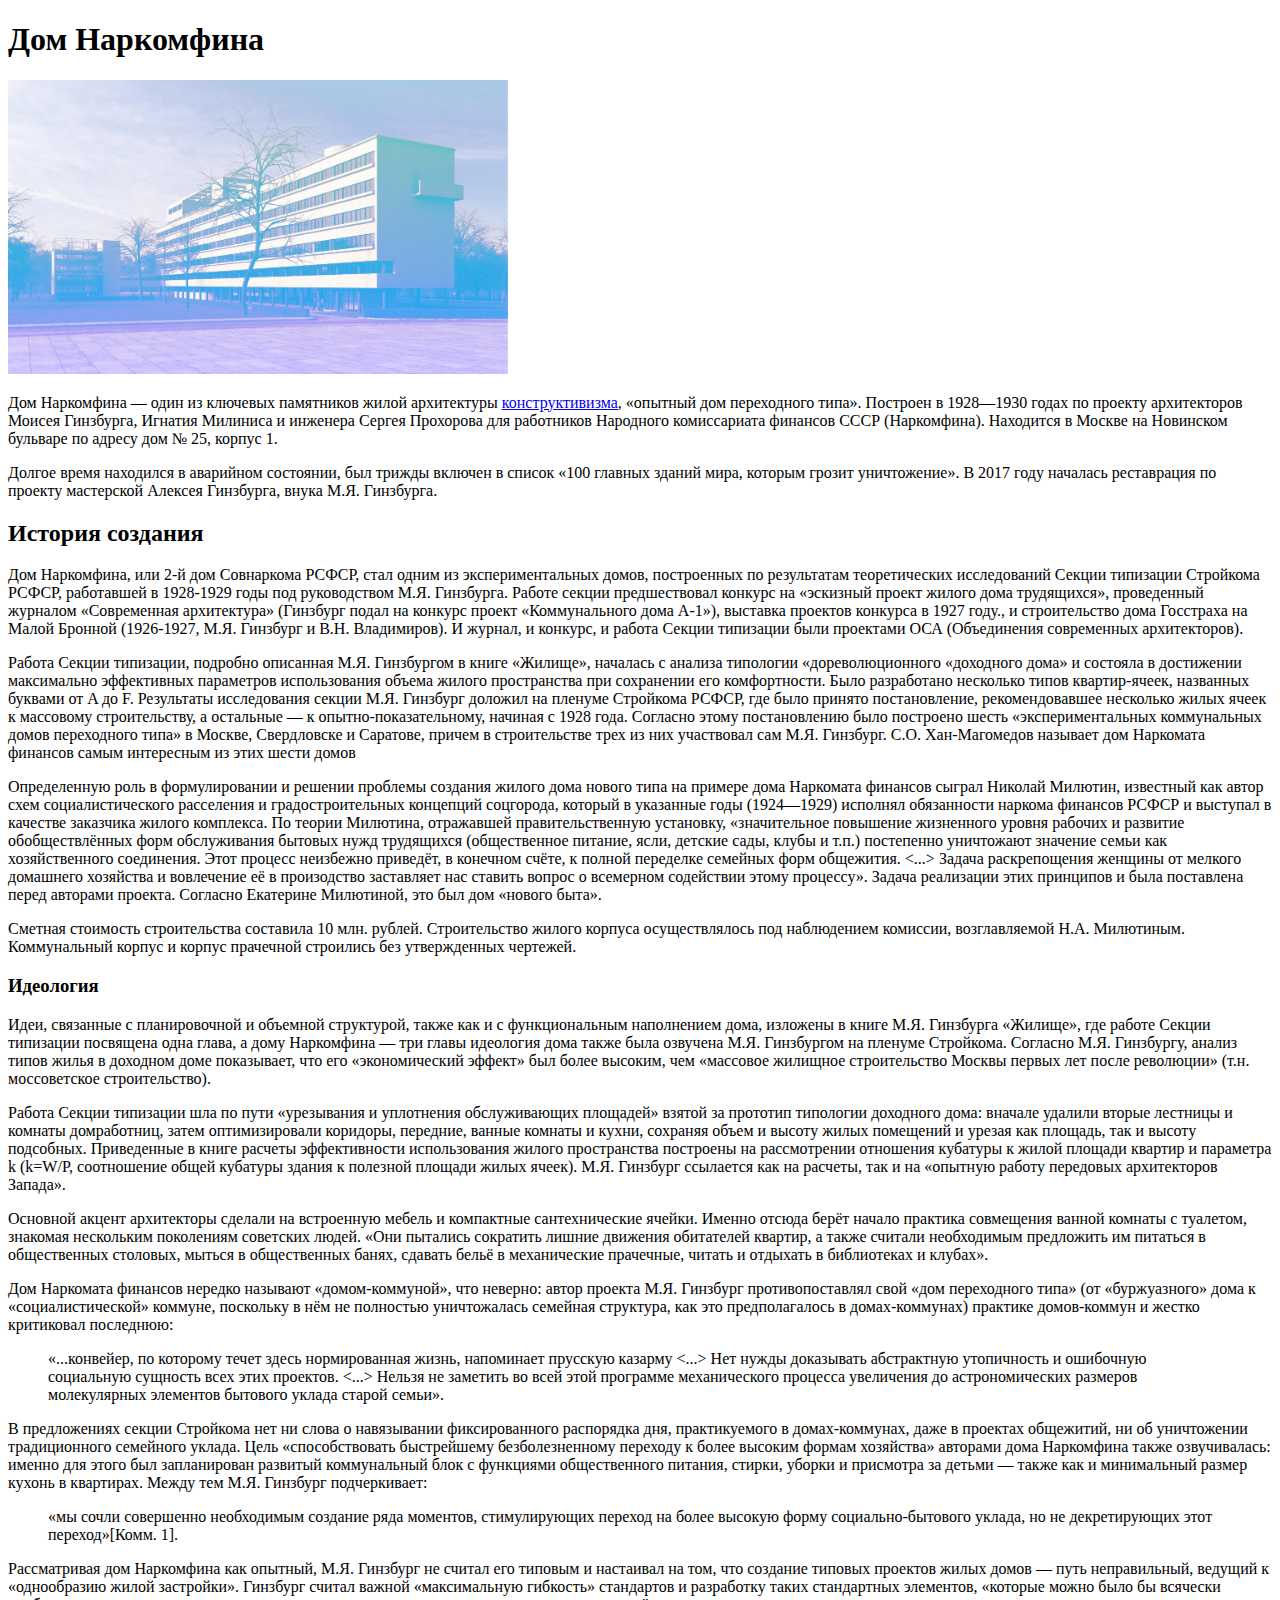
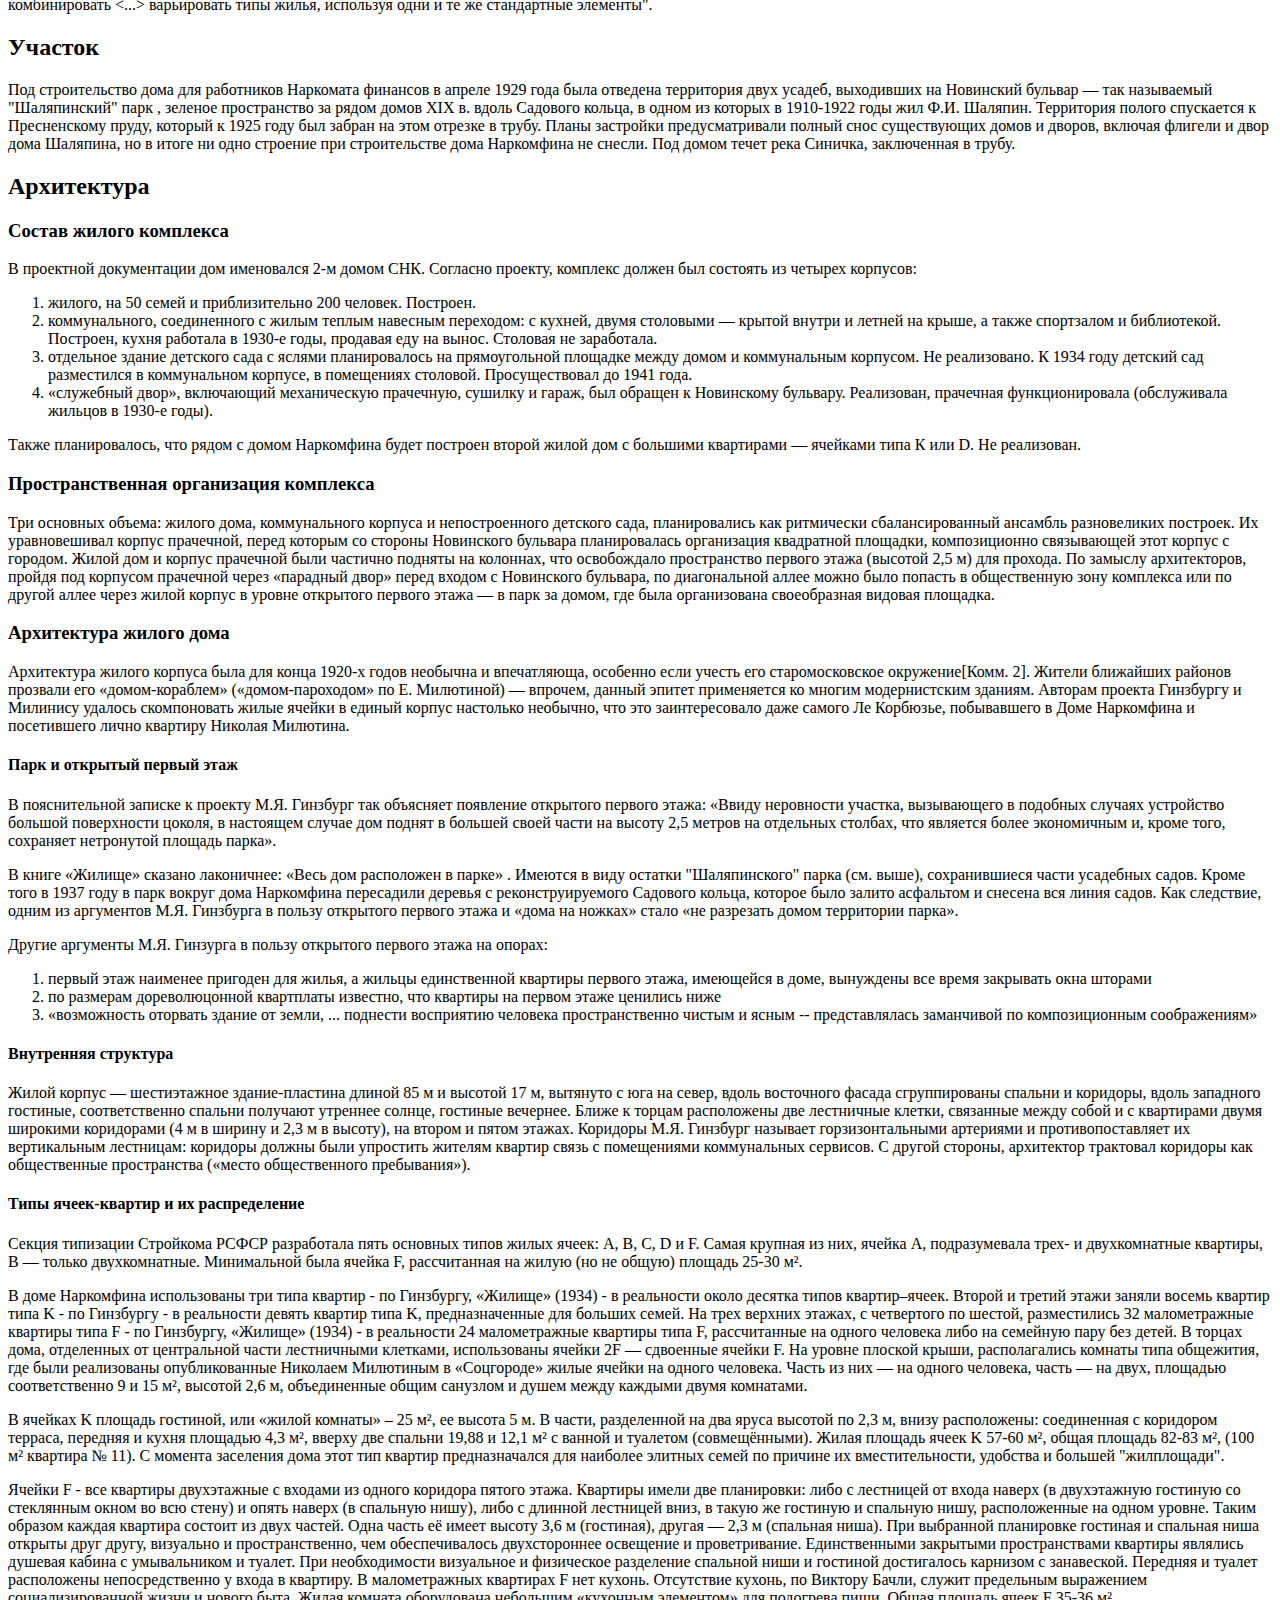
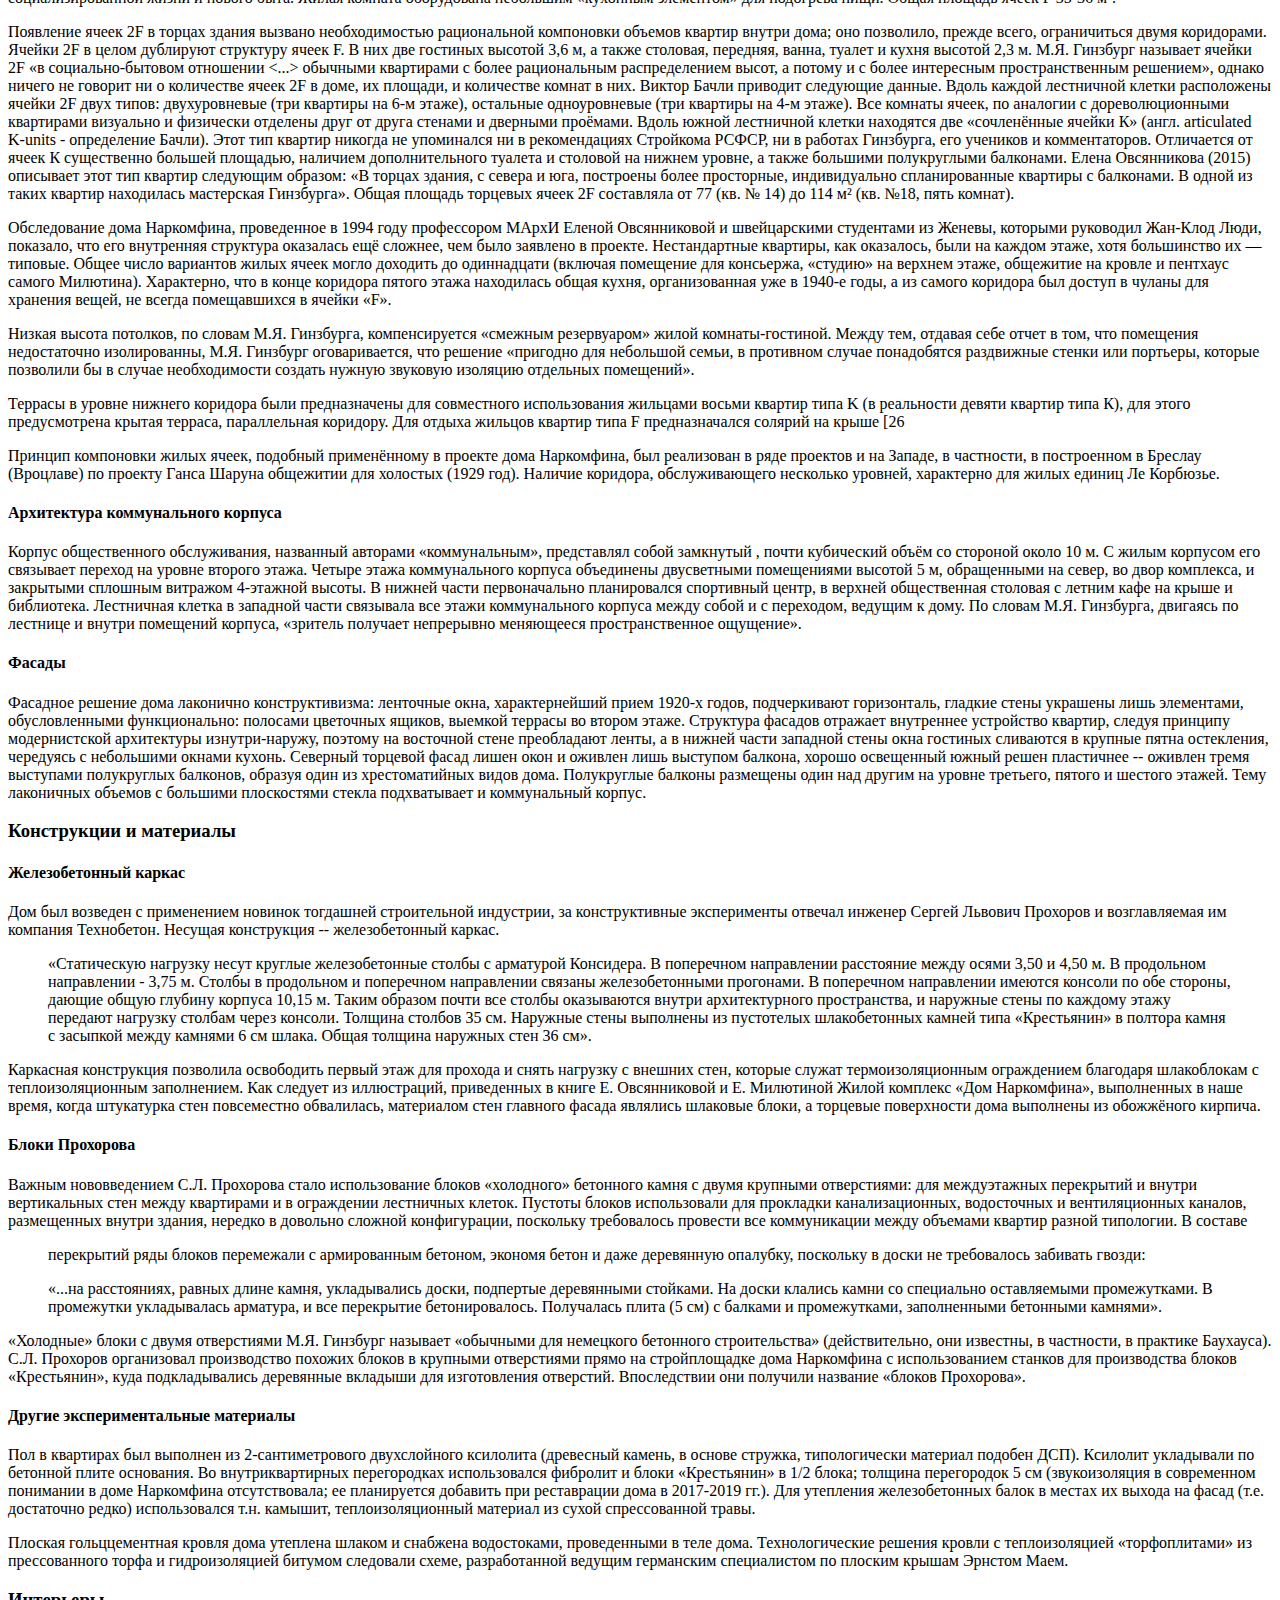
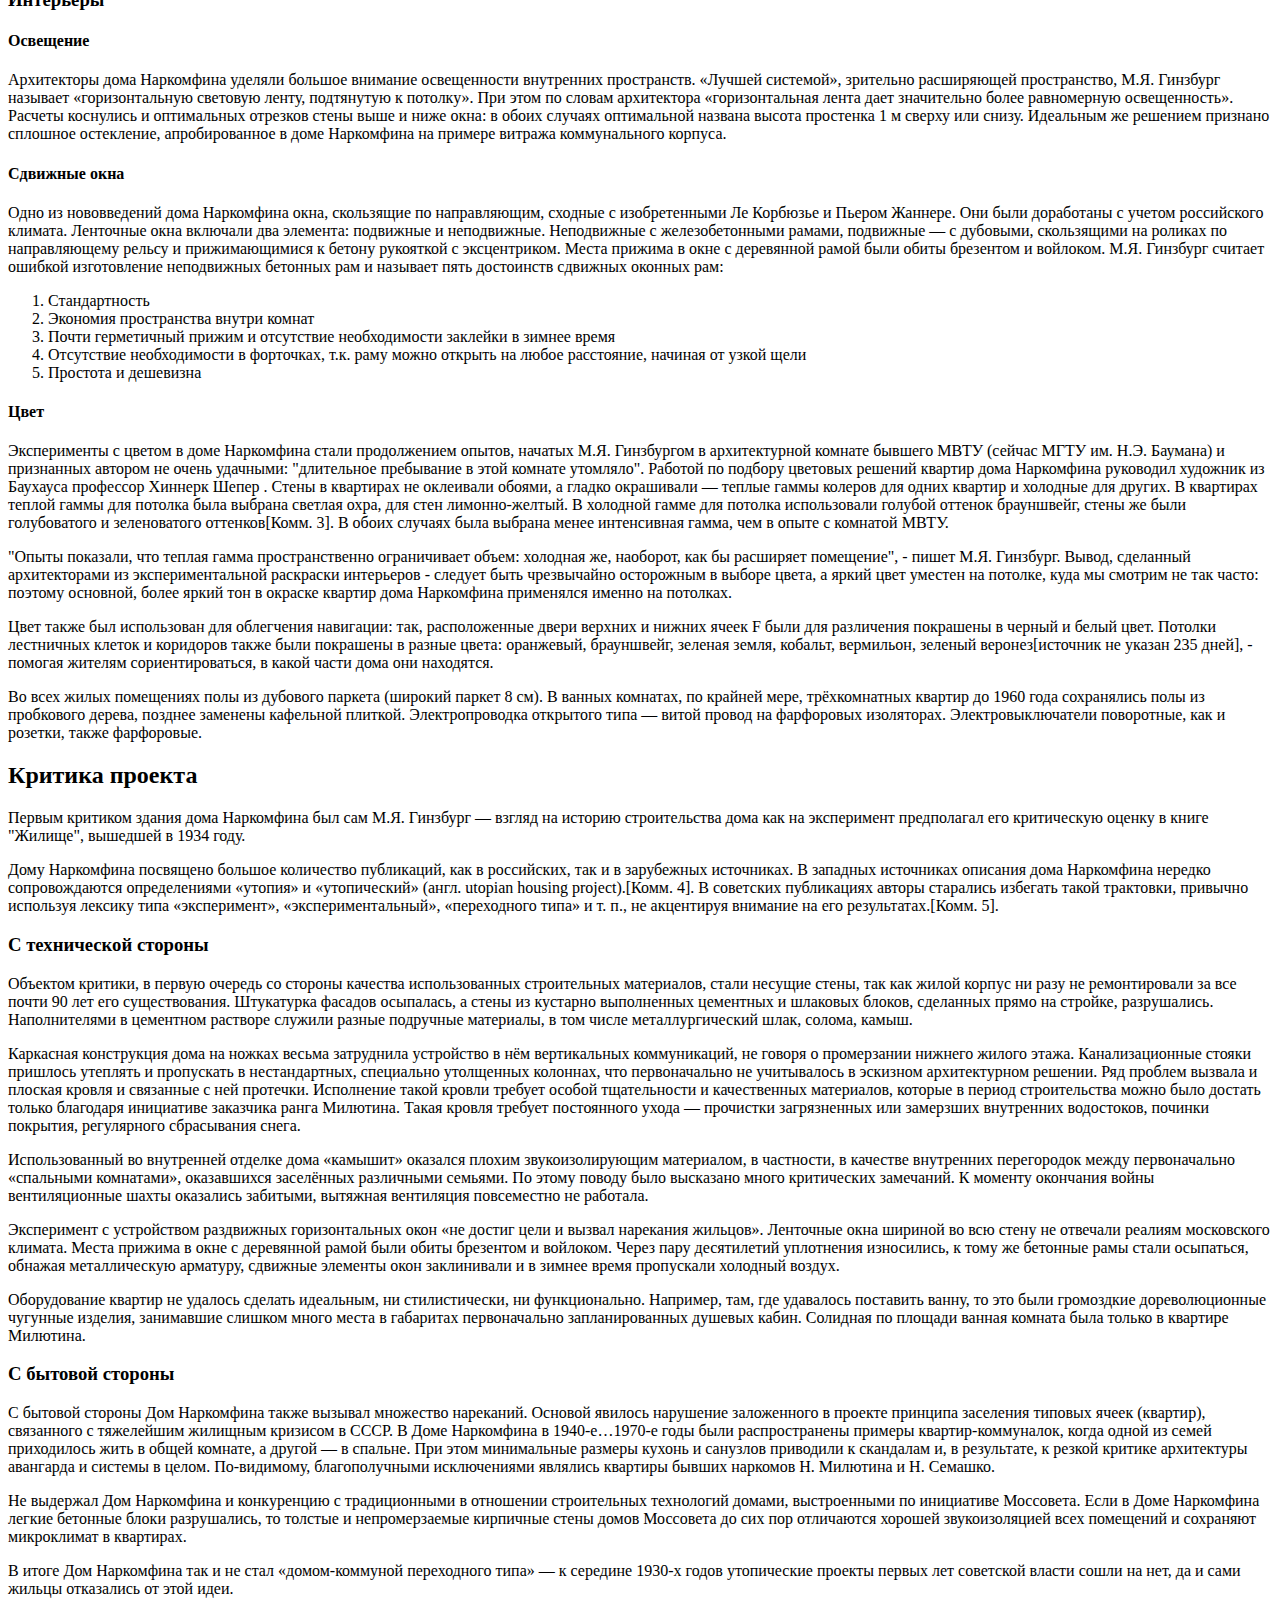
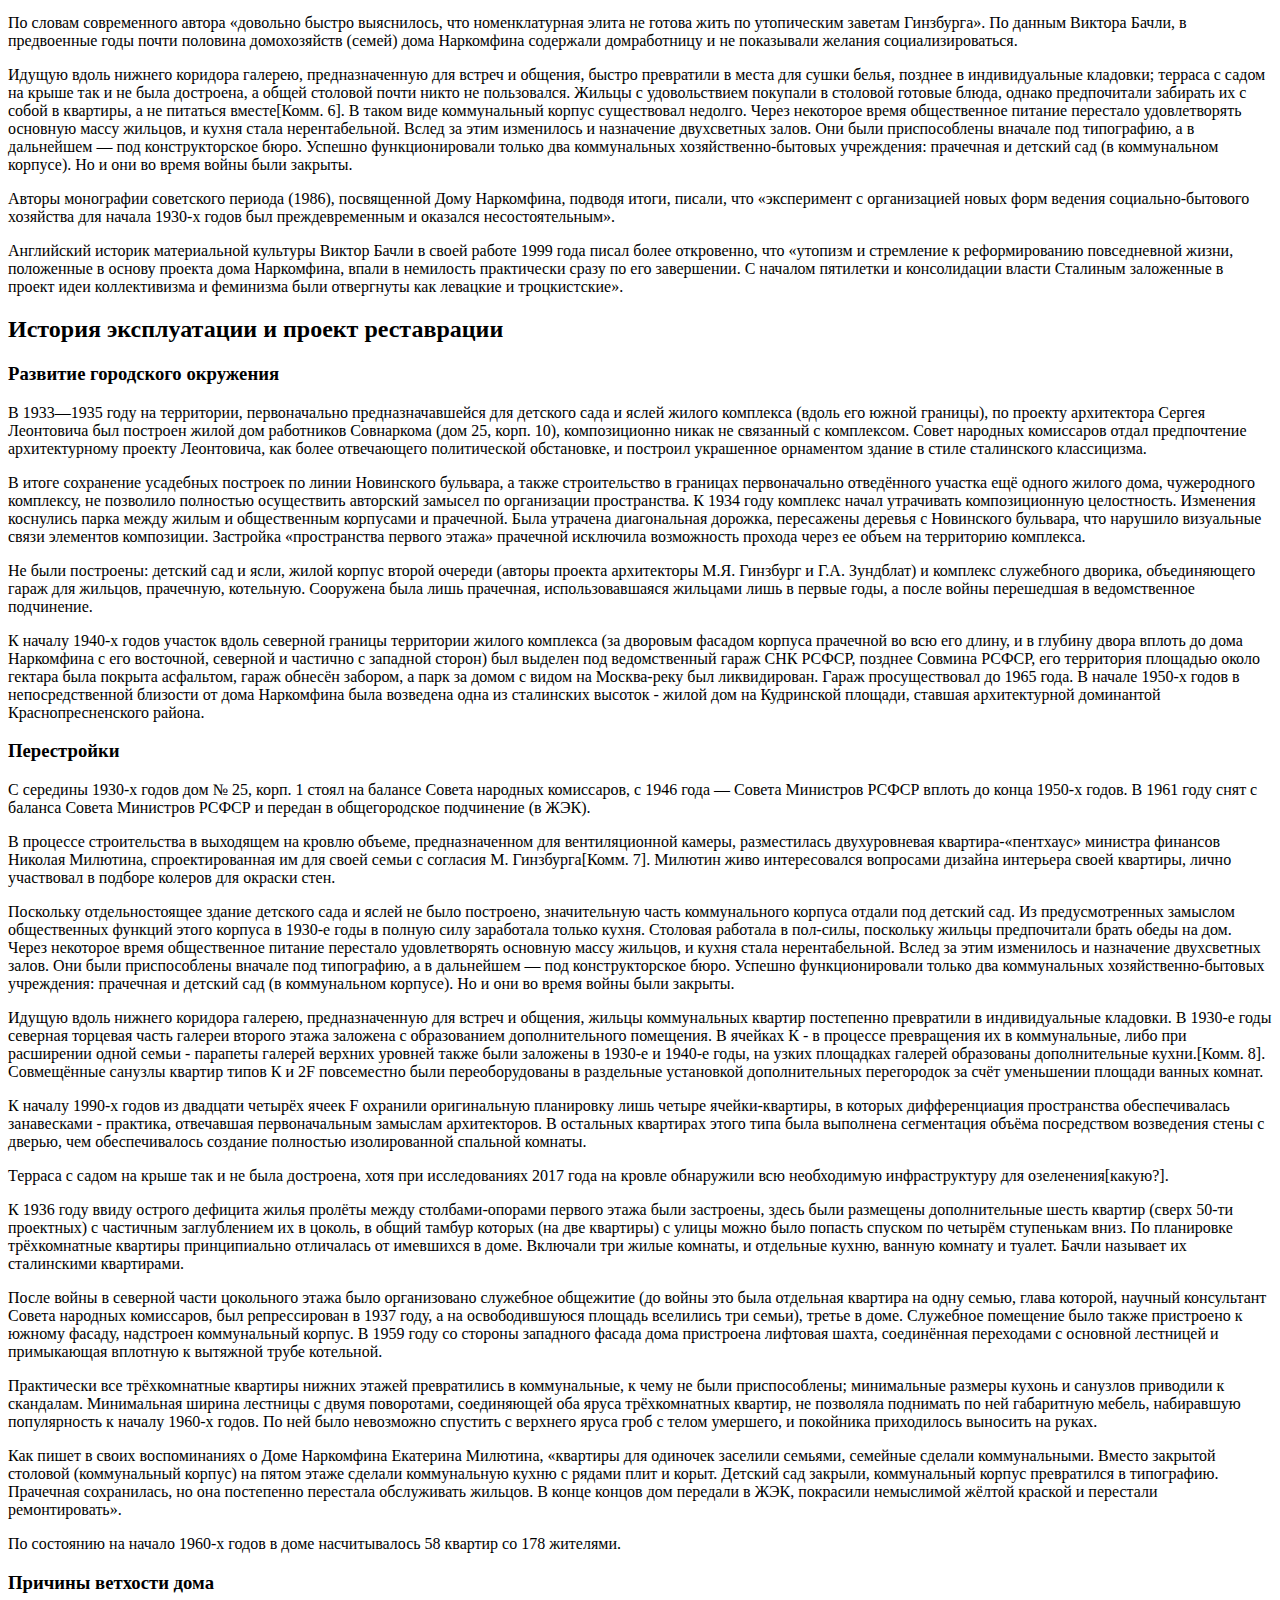
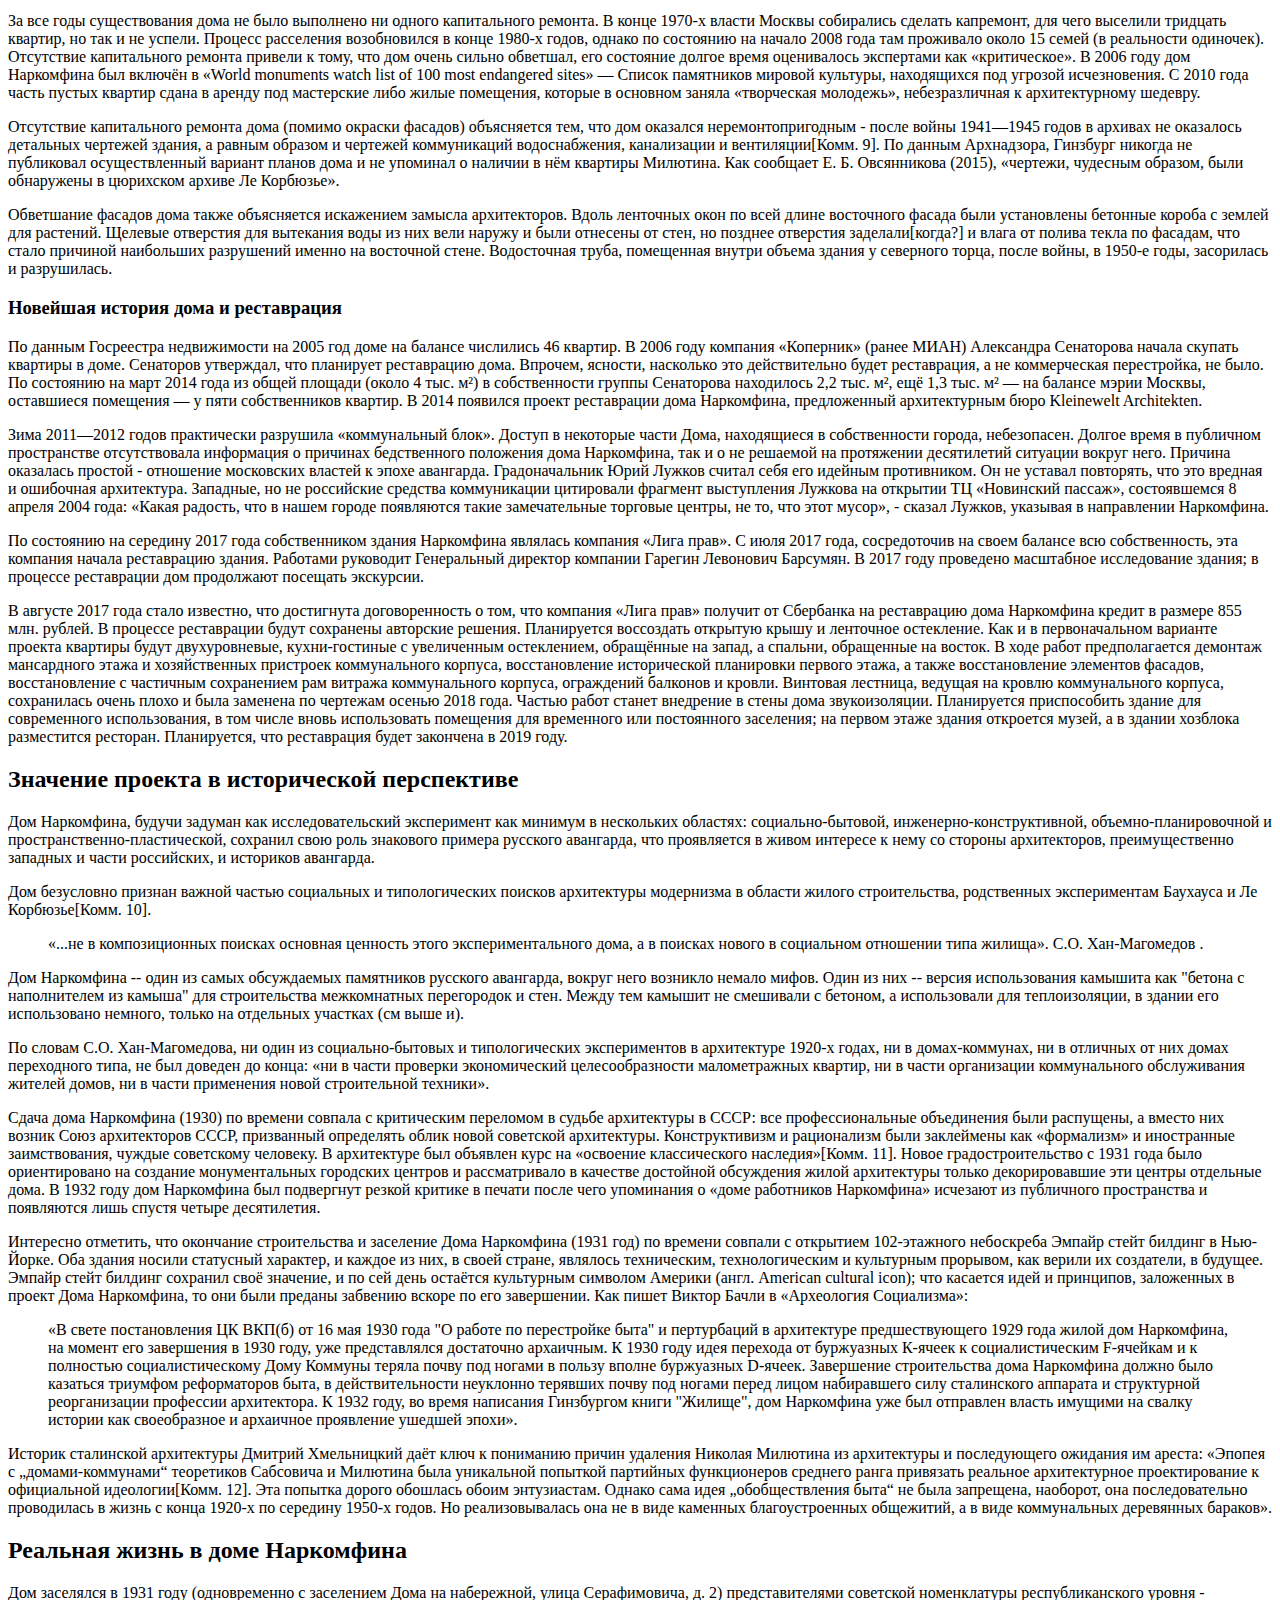
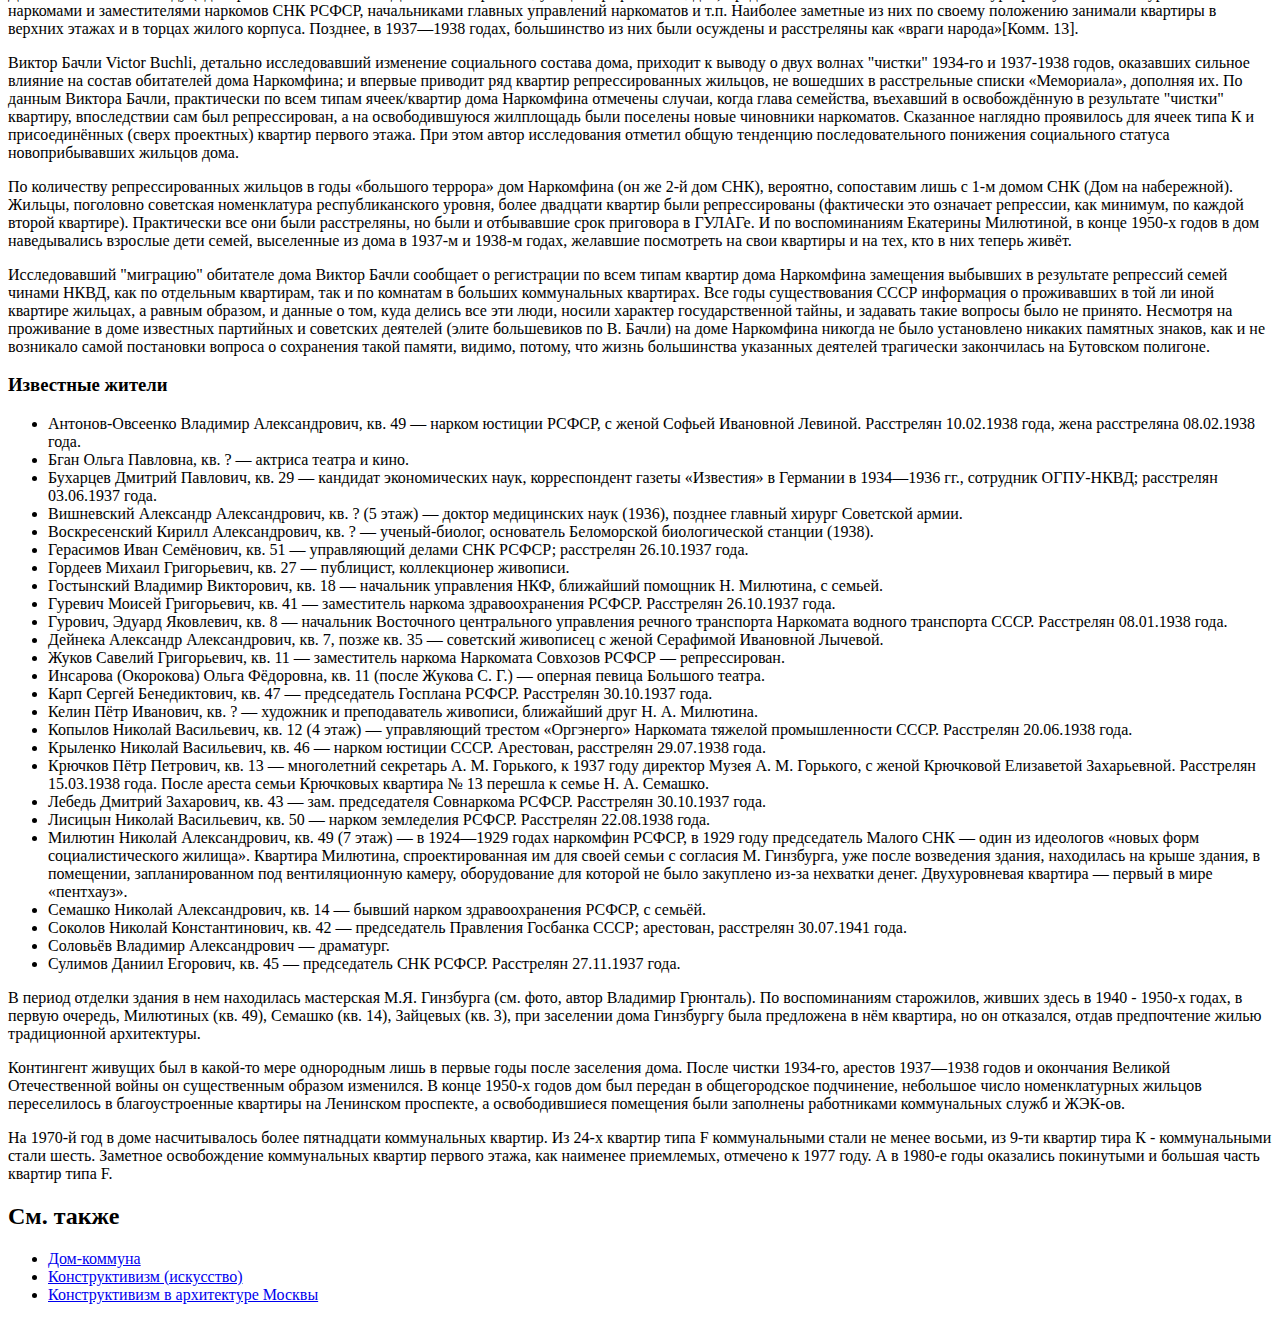
==== commit 6464f4e9: "Update index.html" ====
--- a/index.html
+++ b/index.html
@@ -13,14 +13,12 @@
     <p>Долгое время находился в аварийном состоянии, был трижды включен в список «100 главных зданий мира, которым грозит уничтожение». В 2017 году началась реставрация по проекту мастерской Алексея Гинзбурга, внука М.Я. Гинзбурга.</p>
 
     <h2>История создания</h2>
-
     <p>Дом Наркомфина, или 2-й дом Совнаркома РСФСР, стал одним из экспериментальных домов, построенных по результатам теоретических исследований Секции типизации Стройкома РСФСР, работавшей в 1928-1929 годы под руководством М.Я. Гинзбурга. Работе секции предшествовал конкурс на «эскизный проект жилого дома трудящихся», проведенный журналом «Современная архитектура» (Гинзбург подал на конкурс проект «Коммунального дома А-1»), выставка проектов конкурса в 1927 году., и строительство дома Госстраха на Малой Бронной (1926-1927, М.Я. Гинзбург и В.Н. Владимиров). И журнал, и конкурс, и работа Секции типизации были проектами ОСА (Объединения современных архитекторов).</p>
     <p>Работа Секции типизации, подробно описанная М.Я. Гинзбургом в книге «Жилище», началась с анализа типологии «дореволюционного «доходного дома» и состояла в достижении максимально эффективных параметров использования объема жилого пространства при сохранении его комфортности. Было разработано несколько типов квартир-ячеек, названных буквами от A до F. Результаты исследования секции М.Я. Гинзбург доложил на пленуме Стройкома РСФСР, где было принято постановление, рекомендовавшее несколько жилых ячеек к массовому строительству, а остальные — к опытно-показательному, начиная с 1928 года. Согласно этому постановлению было построено шесть «экспериментальных коммунальных домов переходного типа» в Москве, Свердловске и Саратове, причем в строительстве трех из них участвовал сам М.Я. Гинзбург. С.О. Хан-Магомедов называет дом Наркомата финансов самым интересным из этих шести домов</h3>
     <p>Определенную роль в формулировании и решении проблемы создания жилого дома нового типа на примере дома Наркомата финансов сыграл Николай Милютин, известный как автор схем социалистического расселения и градостроительных концепций соцгорода, который в указанные годы (1924—1929) исполнял обязанности наркома финансов РСФСР и выступал в качестве заказчика жилого комплекса. По теории Милютина, отражавшей правительственную установку, «значительное повышение жизненного уровня рабочих и развитие обобществлённых форм обслуживания бытовых нужд трудящихся (общественное питание, ясли, детские сады, клубы и т.п.) постепенно уничтожают значение семьи как хозяйственного соединения. Этот процесс неизбежно приведёт, в конечном счёте, к полной переделке семейных форм общежития. <...> Задача раскрепощения женщины от мелкого домашнего хозяйства и вовлечение её в произодство заставляет нас ставить вопрос о всемерном содействии этому процессу». Задача реализации этих принципов и была поставлена перед авторами проекта. Согласно Екатерине Милютиной, это был дом «нового быта».</p>
     <p>Сметная стоимость строительства составила 10 млн. рублей. Строительство жилого корпуса осуществлялось под наблюдением комиссии, возглавляемой Н.А. Милютиным. Коммунальный корпус и корпус прачечной строились без утвержденных чертежей.</p>
 
     <h3>Идеология</h3>
-
     <p>Идеи, связанные с планировочной и объемной структурой, также как и с функциональным наполнением дома, изложены в книге М.Я. Гинзбурга «Жилище», где работе Секции типизации посвящена одна глава, а дому Наркомфина — три главы идеология дома также была озвучена М.Я. Гинзбургом на пленуме Стройкома. Согласно М.Я. Гинзбургу, анализ типов жилья в доходном доме показывает, что его «экономический эффект» был более высоким, чем «массовое жилищное строительство Москвы первых лет после революции» (т.н. моссоветское строительство).</p>
     <p>Работа Секции типизации шла по пути «урезывания и уплотнения обслуживающих площадей» взятой за прототип типологии доходного дома: вначале удалили вторые лестницы и комнаты домработниц, затем оптимизировали коридоры, передние, ванные комнаты и кухни, сохраняя объем и высоту жилых помещений и урезая как площадь, так и высоту подсобных. Приведенные в книге расчеты эффективности использования жилого пространства построены на рассмотрении отношения кубатуры к жилой площади квартир и параметра k (k=W/P, соотношение общей кубатуры здания к полезной площади жилых ячеек). М.Я. Гинзбург ссылается как на расчеты, так и на «опытную работу передовых архитекторов Запада».</p>
     <p>Основной акцент архитекторы сделали на встроенную мебель и компактные сантехнические ячейки. Именно отсюда берёт начало практика совмещения ванной комнаты с туалетом, знакомая нескольким поколениям советских людей. «Они пытались сократить лишние движения обитателей квартир, а также считали необходимым предложить им питаться в общественных столовых, мыться в общественных банях, сдавать бельё в механические прачечные, читать и отдыхать в библиотеках и клубах».</p>
@@ -34,9 +32,7 @@
     <p>Под строительство дома для работников Наркомата финансов в апреле 1929 года была отведена территория двух усадеб, выходивших на Новинский бульвар — так называемый "Шаляпинский" парк , зеленое пространство за рядом домов XIX в. вдоль Садового кольца, в одном из которых в 1910-1922 годы жил Ф.И. Шаляпин. Территория полого спускается к Пресненскому пруду, который к 1925 году был забран на этом отрезке в трубу. Планы застройки предусматривали полный снос существующих домов и дворов, включая флигели и двор дома Шаляпина, но в итоге ни одно строение при строительстве дома Наркомфина не снесли. Под домом течет река Синичка, заключенная в трубу.</p>
 
     <h2>Архитектура</h2>
-
     <h3>Состав жилого комплекса</h3>
-
     <p>В проектной документации дом именовался 2-м домом СНК. Согласно проекту, комплекс должен был состоять из четырех корпусов:</p>
     <ol>
       <li>жилого, на 50 семей и приблизительно 200 человек. Построен.</li>
@@ -47,15 +43,12 @@
     <p>Также планировалось, что рядом с домом Наркомфина будет построен второй жилой дом с большими квартирами — ячейками типа К или D. Не реализован.</p>
 
     <h3>Пространственная организация комплекса</h3>
-
     <p>Три основных объема: жилого дома, коммунального корпуса и непостроенного детского сада, планировались как ритмически сбалансированный ансамбль разновеликих построек. Их уравновешивал корпус прачечной, перед которым со стороны Новинского бульвара планировалась организация квадратной площадки, композиционно связывающей этот корпус с городом. Жилой дом и корпус прачечной были частично подняты на колоннах, что освобождало пространство первого этажа (высотой 2,5 м) для прохода. По замыслу архитекторов, пройдя под корпусом прачечной через «парадный двор» перед входом с Новинского бульвара, по диагональной аллее можно было попасть в общественную зону комплекса или по другой аллее через жилой корпус в уровне открытого первого этажа — в парк за домом, где была организована своеобразная видовая площадка.</p>
 
     <h3>Архитектура жилого дома</h3>
-
     <p>Архитектура жилого корпуса была для конца 1920-х годов необычна и впечатляюща, особенно если учесть его старомосковское окружение[Комм. 2]. Жители ближайших районов прозвали его «домом-кораблем» («домом-пароходом» по Е. Милютиной) — впрочем, данный эпитет применяется ко многим модернистским зданиям. Авторам проекта Гинзбургу и Милинису удалось скомпоновать жилые ячейки в единый корпус настолько необычно, что это заинтересовало даже самого Ле Корбюзье, побывавшего в Доме Наркомфина и посетившего лично квартиру Николая Милютина.</p>
 
     <h4>Парк и открытый первый этаж</h4>
-
     <p>В пояснительной записке к проекту М.Я. Гинзбург так объясняет появление открытого первого этажа: «Ввиду неровности участка, вызывающего в подобных случаях устройство большой поверхности цоколя, в настоящем случае дом поднят в большей своей части на высоту 2,5 метров на отдельных столбах, что является более экономичным и, кроме того, сохраняет нетронутой площадь парка».</p>
     <p>В книге «Жилище» сказано лаконичнее: «Весь дом расположен в парке» . Имеются в виду остатки "Шаляпинского" парка (см. выше), сохранившиеся части усадебных садов. Кроме того в 1937 году в парк вокруг дома Наркомфина пересадили деревья с реконструируемого Садового кольца, которое было залито асфальтом и снесена вся линия садов. Как следствие, одним из аргументов М.Я. Гинзбурга в пользу открытого первого этажа и «дома на ножках» стало «не разрезать домом территории парка».</p>
     <p>Другие аргументы М.Я. Гинзурга в пользу открытого первого этажа на опорах:</p>
@@ -67,11 +60,9 @@
     </ol>
 
     <h4>Внутренняя структура</h4>
-
     <p>Жилой корпус — шестиэтажное здание-пластина длиной 85 м и высотой 17 м, вытянуто с юга на север, вдоль восточного фасада сгруппированы спальни и коридоры, вдоль западного гостиные, соответственно спальни получают утреннее солнце, гостиные вечернее. Ближе к торцам расположены две лестничные клетки, связанные между собой и с квартирами двумя широкими коридорами (4 м в ширину и 2,3 м в высоту), на втором и пятом этажах. Коридоры М.Я. Гинзбург называет горзизонтальными артериями и противопоставляет их вертикальным лестницам: коридоры должны были упростить жителям квартир связь с помещениями коммунальных сервисов. С другой стороны, архитектор трактовал коридоры как общественные пространства («место общественного пребывания»).</p>
 
     <h4>Типы ячеек-квартир и их распределение</h4>
-
     <p>Секция типизации Стройкома РСФСР разработала пять основных типов жилых ячеек: A, B, C, D и F. Самая крупная из них, ячейка A, подразумевала трех- и двухкомнатные квартиры, B — только двухкомнатные. Минимальной была ячейка F, рассчитанная на жилую (но не общую) площадь 25-30 м².</p>
 
     <p>В доме Наркомфина использованы три типа квартир - по Гинзбургу, «Жилище» (1934) - в реальности около десятка типов квартир–ячеек. Второй и третий этажи заняли восемь квартир типа K - по Гинзбургу - в реальности девять квартир типа K, предназначенные для больших семей. На трех верхних этажах, с четвертого по шестой, разместились 32 малометражные квартиры типа F - по Гинзбургу, «Жилище» (1934) - в реальности 24 малометражные квартиры типа F, рассчитанные на одного человека либо на семейную пару без детей. В торцах дома, отделенных от центральной части лестничными клетками, использованы ячейки 2F — сдвоенные ячейки F. На уровне плоской крыши, располагались комнаты типа общежития, где были реализованы опубликованные Николаем Милютиным в «Соцгороде» жилые ячейки на одного человека. Часть из них — на одного человека, часть — на двух, площадью соответственно 9 и 15 м², высотой 2,6 м, объединенные общим санузлом и душем между каждыми двумя комнатами.</p>
@@ -84,40 +75,31 @@
     <p>Принцип компоновки жилых ячеек, подобный применённому в проекте дома Наркомфина, был реализован в ряде проектов и на Западе, в частности, в построенном в Бреслау (Вроцлаве) по проекту Ганса Шаруна общежитии для холостых (1929 год). Наличие коридора, обслуживающего несколько уровней, характерно для жилых единиц Ле Корбюзье.</p>
 
     <h4>Архитектура коммунального корпуса</h4>
-
     <p>Корпус общественного обслуживания, названный авторами «коммунальным», представлял собой замкнутый , почти кубический объём со стороной около 10 м. С жилым корпусом его связывает переход на уровне второго этажа. Четыре этажа коммунального корпуса объединены двусветными помещениями высотой 5 м, обращенными на север, во двор комплекса, и закрытыми сплошным витражом 4-этажной высоты. В нижней части первоначально планировался спортивный центр, в верхней общественная столовая с летним кафе на крыше и библиотека. Лестничная клетка в западной части связывала все этажи коммунального корпуса между собой и с переходом, ведущим к дому. По словам М.Я. Гинзбурга, двигаясь по лестнице и внутри помещений корпуса, «зритель получает непрерывно меняющееся пространственное ощущение».</p>
 
     <h4>Фасады</h4>
-
     <p>Фасадное решение дома лаконично конструктивизма: ленточные окна, характернейший прием 1920-х годов, подчеркивают горизонталь, гладкие стены украшены лишь элементами, обусловленными функционально: полосами цветочных ящиков, выемкой террасы во втором этаже. Структура фасадов отражает внутреннее устройство квартир, следуя принципу модернистской архитектуры изнутри-наружу, поэтому на восточной стене преобладают ленты, а в нижней части западной стены окна гостиных сливаются в крупные пятна остекления, чередуясь с небольшими окнами кухонь. Северный торцевой фасад лишен окон и оживлен лишь выступом балкона, хорошо освещенный южный решен пластичнее -- оживлен тремя выступами полукруглых балконов, образуя один из хрестоматийных видов дома. Полукруглые балконы размещены один над другим на уровне третьего, пятого и шестого этажей. Тему лаконичных объемов с большими плоскостями стекла подхватывает и коммунальный корпус.</p>
 
     <h3>Конструкции и материалы</h3>
-
     <h4>Железобетонный каркас</h4>
-
     <p>Дом был возведен с применением новинок тогдашней строительной индустрии, за конструктивные эксперименты отвечал инженер Сергей Львович Прохоров и возглавляемая им компания Технобетон. Несущая конструкция -- железобетонный каркас.</p>
     <blockquote cite="https://ru.wikipedia.org/wiki/%D0%94%D0%BE%D0%BC_%D0%9D%D0%B0%D1%80%D0%BA%D0%BE%D0%BC%D1%84%D0%B8%D0%BD%D0%B0">«Статическую нагрузку несут круглые железобетонные столбы с арматурой Консидера. В поперечном направлении расстояние между осями 3,50 и 4,50 м. В продольном направлении - 3,75 м. Столбы в продольном и поперечном направлении связаны железобетонными прогонами. В поперечном направлении имеются консоли по обе стороны, дающие общую глубину корпуса 10,15 м. Таким образом почти все столбы оказываются внутри архитектурного пространства, и наружные стены по каждому этажу передают нагрузку столбам через консоли. Толщина столбов 35 см. Наружные стены выполнены из пустотелых шлакобетонных камней типа «Крестьянин» в полтора камня с засыпкой между камнями 6 см шлака. Общая толщина наружных стен 36 см».</blockquote>
     <p>Каркасная конструкция позволила освободить первый этаж для прохода и снять нагрузку с внешних стен, которые служат термоизоляционным ограждением благодаря шлакоблокам с теплоизоляционным заполнением. Как следует из иллюстраций, приведенных в книге Е. Овсянниковой и Е. Милютиной Жилой комплекс «Дом Наркомфина», выполненных в наше время, когда штукатурка стен повсеместно обвалилась, материалом стен главного фасада являлись шлаковые блоки, а торцевые поверхности дома выполнены из обожжёного кирпича.</p>
 
     <h4>Блоки Прохорова</h4>
-
     <p>Важным нововведением С.Л. Прохорова стало использование блоков «холодного» бетонного камня с двумя крупными отверстиями: для междуэтажных перекрытий и внутри вертикальных стен между квартирами и в ограждении лестничных клеток. Пустоты блоков использовали для прокладки канализационных, водосточных и вентиляционных каналов, размещенных внутри здания, нередко в довольно сложной конфигурации, поскольку требовалось провести все коммуникации между объемами квартир разной типологии. В составе <blockquote cite="https://ru.wikipedia.org/wiki/%D0%94%D0%BE%D0%BC_%D0%9D%D0%B0%D1%80%D0%BA%D0%BE%D0%BC%D1%84%D0%B8%D0%BD%D0%B0">перекрытий ряды блоков перемежали с армированным бетоном, экономя бетон и даже деревянную опалубку, поскольку в доски не требовалось забивать гвозди:</p>
       «...на расстояниях, равных длине камня, укладывались доски, подпертые деревянными стойками. На доски клались камни со специально оставляемыми промежутками. В промежутки укладывалась арматура, и все перекрытие бетонировалось. Получалась плита (5 см) с балками и промежутками, заполненными бетонными камнями».</blockquote>
     <p>«Холодные» блоки с двумя отверстиями М.Я. Гинзбург называет «обычными для немецкого бетонного строительства» (действительно, они известны, в частности, в практике Баухауса). С.Л. Прохоров организовал производство похожих блоков в крупными отверстиями прямо на стройплощадке дома Наркомфина с использованием станков для производства блоков «Крестьянин», куда подкладывались деревянные вкладыши для изготовления отверстий. Впоследствии они получили название «блоков Прохорова».</p>
 
     <h4>Другие экспериментальные материалы</h4>
-
     <p>Пол в квартирах был выполнен из 2-сантиметрового двухслойного ксилолита (древесный камень, в основе стружка, типологически материал подобен ДСП). Ксилолит укладывали по бетонной плите основания. Во внутриквартирных перегородках использовался фибролит и блоки «Крестьянин» в 1/2 блока; толщина перегородок 5 см (звукоизоляция в современном понимании в доме Наркомфина отсутствовала; ее планируется добавить при реставрации дома в 2017-2019 гг.). Для утепления железобетонных балок в местах их выхода на фасад (т.е. достаточно редко) использовался т.н. камышит, теплоизоляционный материал из сухой спрессованной травы.</p>
     <p>Плоская гольццементная кровля дома утеплена шлаком и снабжена водостоками, проведенными в теле дома. Технологические решения кровли с теплоизоляцией «торфоплитами» из прессованного торфа и гидроизоляцией битумом следовали схеме, разработанной ведущим германским специалистом по плоским крышам Эрнстом Маем.</p>
 
     <h3>Интерьеры</h3>
-
     <h4>Освещение</h4>
-
     <p>Архитекторы дома Наркомфина уделяли большое внимание освещенности внутренних пространств. «Лучшей системой», зрительно расширяющей пространство, М.Я. Гинзбург называет «горизонтальную световую ленту, подтянутую к потолку». При этом по словам архитектора «горизонтальная лента дает значительно более равномерную освещенность». Расчеты коснулись и оптимальных отрезков стены выше и ниже окна: в обоих случаях оптимальной названа высота простенка 1 м сверху или снизу. Идеальным же решением признано сплошное остекление, апробированное в доме Наркомфина на примере витража коммунального корпуса.</p>
 
     <h4>Сдвижные окна</h4>
-
     <p>Одно из нововведений дома Наркомфина окна, скользящие по направляющим, сходные с изобретенными Ле Корбюзье и Пьером Жаннере. Они были доработаны с учетом российского климата. Ленточные окна включали два элемента: подвижные и неподвижные. Неподвижные с железобетонными рамами, подвижные — с дубовыми, скользящими на роликах по направляющему рельсу и прижимающимися к бетону рукояткой с эксцентриком. Места прижима в окне с деревянной рамой были обиты брезентом и войлоком. М.Я. Гинзбург считает ошибкой изготовление неподвижных бетонных рам и называет пять достоинств сдвижных оконных рам:</p>
 
     <ol>
@@ -129,19 +111,16 @@
     </ol>
 
     <h4>Цвет</h4>
-
     <p>Эксперименты с цветом в доме Наркомфина стали продолжением опытов, начатых М.Я. Гинзбургом в архитектурной комнате бывшего МВТУ (сейчас МГТУ им. Н.Э. Баумана) и признанных автором не очень удачными: "длительное пребывание в этой комнате утомляло". Работой по подбору цветовых решений квартир дома Наркомфина руководил художник из Баухауса профессор Хиннерк Шепер . Стены в квартирах не оклеивали обоями, а гладко окрашивали — теплые гаммы колеров для одних квартир и холодные для других. В квартирах теплой гаммы для потолка была выбрана светлая охра, для стен лимонно-желтый. В холодной гамме для потолка использовали голубой оттенок брауншвейг, стены же были голубоватого и зеленоватого оттенков[Комм. 3]. В обоих случаях была выбрана менее интенсивная гамма, чем в опыте с комнатой МВТУ.</p>
     <p>"Опыты показали, что теплая гамма пространственно ограничивает объем: холодная же, наоборот, как бы расширяет помещение", - пишет М.Я. Гинзбург. Вывод, сделанный архитекторами из экспериментальной раскраски интерьеров - следует быть чрезвычайно осторожным в выборе цвета, а яркий цвет уместен на потолке, куда мы смотрим не так часто: поэтому основной, более яркий тон в окраске квартир дома Наркомфина применялся именно на потолках.</p>
     <p>Цвет также был использован для облегчения навигации: так, расположенные двери верхних и нижних ячеек F были для различения покрашены в черный и белый цвет. Потолки лестничных клеток и коридоров также были покрашены в разные цвета: оранжевый, брауншвейг, зеленая земля, кобальт, вермильон, зеленый веронез[источник не указан 235 дней], - помогая жителям сориентироваться, в какой части дома они находятся.</p>
     <p>Во всех жилых помещениях полы из дубового паркета (широкий паркет 8 см). В ванных комнатах, по крайней мере, трёхкомнатных квартир до 1960 года сохранялись полы из пробкового дерева, позднее заменены кафельной плиткой. Электропроводка открытого типа — витой провод на фарфоровых изоляторах. Электровыключатели поворотные, как и розетки, также фарфоровые.</p>
 
     <h2>Критика проекта</h2>
-
     <p>Первым критиком здания дома Наркомфина был сам М.Я. Гинзбург — взгляд на историю строительства дома как на эксперимент предполагал его критическую оценку в книге "Жилище", вышедшей в 1934 году.</p>
     <p>Дому Наркомфина посвящено большое количество публикаций, как в российских, так и в зарубежных источниках. В западных источниках описания дома Наркомфина нередко сопровождаются определениями «утопия» и «утопический» (англ. utopian housing project).[Комм. 4]. В советских публикациях авторы старались избегать такой трактовки, привычно используя лексику типа «эксперимент», «экспериментальный», «переходного типа» и т. п., не акцентируя внимание на его результатах.[Комм. 5].</p>
 
     <h3>С технической стороны</h3>
-
     <p>Объектом критики, в первую очередь со стороны качества использованных строительных материалов, стали несущие стены, так как жилой корпус ни разу не ремонтировали за все почти 90 лет его существования. Штукатурка фасадов осыпалась, а стены из кустарно выполненных цементных и шлаковых блоков, сделанных прямо на стройке, разрушались. Наполнителями в цементном растворе служили разные подручные материалы, в том числе металлургический шлак, солома, камыш.</p>
     <p>Каркасная конструкция дома на ножках весьма затруднила устройство в нём вертикальных коммуникаций, не говоря о промерзании нижнего жилого этажа. Канализационные стояки пришлось утеплять и пропускать в нестандартных, специально утолщенных колоннах, что первоначально не учитывалось в эскизном архитектурном решении. Ряд проблем вызвала и плоская кровля и связанные с ней протечки. Исполнение такой кровли требует особой тщательности и качественных материалов, которые в период строительства можно было достать только благодаря инициативе заказчика ранга Милютина. Такая кровля требует постоянного ухода — прочистки загрязненных или замерзших внутренних водостоков, починки покрытия, регулярного сбрасывания снега.</p>
     <p>Использованный во внутренней отделке дома «камышит» оказался плохим звукоизолирующим материалом, в частности, в качестве внутренних перегородок между первоначально «спальными комнатами», оказавшихся заселённых различными семьями. По этому поводу было высказано много критических замечаний. К моменту окончания войны вентиляционные шахты оказались забитыми, вытяжная вентиляция повсеместно не работала.</p>
@@ -149,7 +128,6 @@
     <p>Оборудование квартир не удалось сделать идеальным, ни стилистически, ни функционально. Например, там, где удавалось поставить ванну, то это были громоздкие дореволюционные чугунные изделия, занимавшие слишком много места в габаритах первоначально запланированных душевых кабин. Солидная по площади ванная комната была только в квартире Милютина.</p>
 
     <h3>С бытовой стороны</h3>
-
     <p>С бытовой стороны Дом Наркомфина также вызывал множество нареканий. Основой явилось нарушение заложенного в проекте принципа заселения типовых ячеек (квартир), связанного с тяжелейшим жилищным кризисом в СССР. В Доме Наркомфина в 1940-е…1970-е годы были распространены примеры квартир-коммуналок, когда одной из семей приходилось жить в общей комнате, а другой — в спальне. При этом минимальные размеры кухонь и санузлов приводили к скандалам и, в результате, к резкой критике архитектуры авангарда и системы в целом. По-видимому, благополучными исключениями являлись квартиры бывших наркомов Н. Милютина и Н. Семашко.</p>
     <p>Не выдержал Дом Наркомфина и конкуренцию с традиционными в отношении строительных технологий домами, выстроенными по инициативе Моссовета. Если в Доме Наркомфина легкие бетонные блоки разрушались, то толстые и непромерзаемые кирпичные стены домов Моссовета до сих пор отличаются хорошей звукоизоляцией всех помещений и сохраняют микроклимат в квартирах.</p>
     <p>В итоге Дом Наркомфина так и не стал «домом-коммуной переходного типа» — к середине 1930-х годов утопические проекты первых лет советской власти сошли на нет, да и сами жильцы отказались от этой идеи.</p>
@@ -160,16 +138,13 @@
     <p>Английский историк материальной культуры Виктор Бачли в своей работе 1999 года писал более откровенно, что «утопизм и стремление к реформированию повседневной жизни, положенные в основу проекта дома Наркомфина, впали в немилость практически сразу по его завершении. С началом пятилетки и консолидации власти Сталиным заложенные в проект идеи коллективизма и феминизма были отвергнуты как левацкие и троцкистские».</p>
 
     <h2>История эксплуатации и проект реставрации</h2>
-
     <h3>Развитие городского окружения</h3>
-
     <p>В 1933—1935 году на территории, первоначально предназначавшейся для детского сада и яслей жилого комплекса (вдоль его южной границы), по проекту архитектора Сергея Леонтовича был построен жилой дом работников Совнаркома (дом 25, корп. 10), композиционно никак не связанный с комплексом. Совет народных комиссаров отдал предпочтение архитектурному проекту Леонтовича, как более отвечающего политической обстановке, и построил украшенное орнаментом здание в стиле сталинского классицизма.</p>
     <p>В итоге сохранение усадебных построек по линии Новинского бульвара, а также строительство в границах первоначально отведённого участка ещё одного жилого дома, чужеродного комплексу, не позволило полностью осуществить авторский замысел по организации пространства. К 1934 году комплекс начал утрачивать композиционную целостность. Изменения коснулись парка между жилым и общественным корпусами и прачечной. Была утрачена диагональная дорожка, пересажены деревья с Новинского бульвара, что нарушило визуальные связи элементов композиции. Застройка «пространства первого этажа» прачечной исключила возможность прохода через ее объем на территорию комплекса.</p>
     <p>Не были построены: детский сад и ясли, жилой корпус второй очереди (авторы проекта архитекторы М.Я. Гинзбург и Г.А. Зундблат) и комплекс служебного дворика, объединяющего гараж для жильцов, прачечную, котельную. Сооружена была лишь прачечная, использовавшаяся жильцами лишь в первые годы, а после войны перешедшая в ведомственное подчинение.</p>
     <p>К началу 1940-х годов участок вдоль северной границы территории жилого комплекса (за дворовым фасадом корпуса прачечной во всю его длину, и в глубину двора вплоть до дома Наркомфина с его восточной, северной и частично с западной сторон) был выделен под ведомственный гараж СНК РСФСР, позднее Совмина РСФСР, его территория площадью около гектара была покрыта асфальтом, гараж обнесён забором, а парк за домом с видом на Москва-реку был ликвидирован. Гараж просуществовал до 1965 года. В начале 1950-х годов в непосредственной близости от дома Наркомфина была возведена одна из сталинских высоток - жилой дом на Кудринской площади, ставшая архитектурной доминантой Краснопресненского района.</p>
 
     <h3>Перестройки</h3>
-
     <p>С середины 1930-х годов дом № 25, корп. 1 стоял на балансе Совета народных комиссаров, с 1946 года — Совета Министров РСФСР вплоть до конца 1950-х годов. В 1961 году снят с баланса Совета Министров РСФСР и передан в общегородское подчинение (в ЖЭК).</p>
     <p>В процессе строительства в выходящем на кровлю объеме, предназначенном для вентиляционной камеры, разместилась двухуровневая квартира-«пентхаус» министра финансов Николая Милютина, спроектированная им для своей семьи с согласия М. Гинзбурга[Комм. 7]. Милютин живо интересовался вопросами дизайна интерьера своей квартиры, лично участвовал в подборе колеров для окраски стен.</p>
     <p>Поскольку отдельностоящее здание детского сада и яслей не было построено, значительную часть коммунального корпуса отдали под детский сад. Из предусмотренных замыслом общественных функций этого корпуса в 1930-е годы в полную силу заработала только кухня. Столовая работала в пол-силы, поскольку жильцы предпочитали брать обеды на дом. Через некоторое время общественное питание перестало удовлетворять основную массу жильцов, и кухня стала нерентабельной. Вслед за этим изменилось и назначение двухсветных залов. Они были приспособлены вначале под типографию, а в дальнейшем — под конструкторское бюро.
@@ -184,20 +159,17 @@
     <p>По состоянию на начало 1960-х годов в доме насчитывалось 58 квартир со 178 жителями.</p>
 
     <h3>Причины ветхости дома</h3>
-
     <p>За все годы существования дома не было выполнено ни одного капитального ремонта. В конце 1970-х власти Москвы собирались сделать капремонт, для чего выселили тридцать квартир, но так и не успели. Процесс расселения возобновился в конце 1980-х годов, однако по состоянию на начало 2008 года там проживало около 15 семей (в реальности одиночек). Отсутствие капитального ремонта привели к тому, что дом очень сильно обветшал, его состояние долгое время оценивалось экспертами как «критическое». В 2006 году дом Наркомфина был включён в «World monuments watch list of 100 most endangered sites» — Список памятников мировой культуры, находящихся под угрозой исчезновения. С 2010 года часть пустых квартир сдана в аренду под мастерские либо жилые помещения, которые в основном заняла «творческая молодежь», небезразличная к архитектурному шедевру.</p>
     <p>Отсутствие капитального ремонта дома (помимо окраски фасадов) объясняется тем, что дом оказался неремонтопригодным - после войны 1941—1945 годов в архивах не оказалось детальных чертежей здания, а равным образом и чертежей коммуникаций водоснабжения, канализации и вентиляции[Комм. 9]. По данным Архнадзора, Гинзбург никогда не публиковал осуществленный вариант планов дома и не упоминал о наличии в нём квартиры Милютина. Как сообщает Е. Б. Овсянникова (2015), «чертежи, чудесным образом, были обнаружены в цюрихском архиве Ле Корбюзье».</p>
     <p>Обветшание фасадов дома также объясняется искажением замысла архитекторов. Вдоль ленточных окон по всей длине восточного фасада были установлены бетонные короба с землей для растений. Щелевые отверстия для вытекания воды из них вели наружу и были отнесены от стен, но позднее отверстия заделали[когда?] и влага от полива текла по фасадам, что стало причиной наибольших разрушений именно на восточной стене. Водосточная труба, помещенная внутри объема здания у северного торца, после войны, в 1950-е годы, засорилась и разрушилась.</p>
 
     <h3>Новейшая история дома и реставрация</h3>
-
     <p>По данным Госреестра недвижимости на 2005 год доме на балансе числились 46 квартир. В 2006 году компания «Коперник» (ранее МИАН) Александра Сенаторова начала скупать квартиры в доме. Сенаторов утверждал, что планирует реставрацию дома. Впрочем, ясности, насколько это действительно будет реставрация, а не коммерческая перестройка, не было. По состоянию на март 2014 года из общей площади (около 4 тыс. м²) в собственности группы Сенаторова находилось 2,2 тыс. м², ещё 1,3 тыс. м² — на балансе мэрии Москвы, оставшиеся помещения — у пяти собственников квартир. В 2014 появился проект реставрации дома Наркомфина, предложенный архитектурным бюро Kleinewelt Architekten.</p>
     <p>Зима 2011—2012 годов практически разрушила «коммунальный блок». Доступ в некоторые части Дома, находящиеся в собственности города, небезопасен. Долгое время в публичном пространстве отсутствовала информация о причинах бедственного положения дома Наркомфина, так и о не решаемой на протяжении десятилетий ситуации вокруг него. Причина оказалась простой - отношение московских властей к эпохе авангарда. Градоначальник Юрий Лужков считал себя его идейным противником. Он не уставал повторять, что это вредная и ошибочная архитектура. Западные, но не российские средства коммуникации цитировали фрагмент выступления Лужкова на открытии ТЦ «Новинский пассаж», состоявшемся 8 апреля 2004 года: «Какая радость, что в нашем городе появляются такие замечательные торговые центры, не то, что этот мусор», - сказал Лужков, указывая в направлении Наркомфина.</p>
     <p>По состоянию на середину 2017 года собственником здания Наркомфина являлась компания «Лига прав». С июля 2017 года, сосредоточив на своем балансе всю собственность, эта компания начала реставрацию здания. Работами руководит Генеральный директор компании Гарегин Левонович Барсумян. В 2017 году проведено масштабное исследование здания; в процессе реставрации дом продолжают посещать экскурсии.</p>
     <p>В августе 2017 года стало известно, что достигнута договоренность о том, что компания «Лига прав» получит от Сбербанка на реставрацию дома Наркомфина кредит в размере 855 млн. рублей. В процессе реставрации будут сохранены авторские решения. Планируется воссоздать открытую крышу и ленточное остекление. Как и в первоначальном варианте проекта квартиры будут двухуровневые, кухни-гостиные с увеличенным остеклением, обращённые  на запад, а  спальни, обращенные на восток. В ходе работ предполагается демонтаж мансардного этажа и хозяйственных пристроек коммунального корпуса, восстановление исторической планировки первого этажа, а также восстановление элементов фасадов, восстановление с частичным сохранением рам витража коммунального корпуса, ограждений балконов и кровли. Винтовая лестница, ведущая на кровлю коммунального корпуса, сохранилась очень плохо и была заменена по чертежам осенью 2018 года. Частью работ станет внедрение в стены дома звукоизоляции. Планируется приспособить здание для современного использования, в том числе вновь использовать помещения для временного или постоянного заселения; на первом этаже здания откроется музей, а в здании хозблока разместится ресторан. Планируется, что реставрация будет закончена в 2019 году.</p>
 
     <h2>Значение проекта в исторической перспективе</h2>
-
     <p>Дом Наркомфина, будучи задуман как исследовательский эксперимент как минимум в нескольких областях: социально-бытовой, инженерно-конструктивной, объемно-планировочной и пространственно-пластической, сохранил свою роль знакового примера русского авангарда, что проявляется в живом интересе к нему со стороны архитекторов, преимущественно западных и части российских, и историков авангарда.</p>
     <p>Дом безусловно признан важной частью социальных и типологических поисков архитектуры модернизма в области жилого строительства, родственных экспериментам Баухауса и Ле Корбюзье[Комм. 10].</p>
     <blockquote cite="http://">«...не в композиционных поисках основная ценность этого экспериментального дома, а в поисках нового в социальном отношении типа жилища». С.О. Хан-Магомедов . </blockquote>
@@ -208,15 +180,13 @@
     <blockquote cite="https://ru.wikipedia.org/wiki/%D0%94%D0%BE%D0%BC_%D0%9D%D0%B0%D1%80%D0%BA%D0%BE%D0%BC%D1%84%D0%B8%D0%BD%D0%B0">«В свете постановления ЦК ВКП(б) от 16 мая 1930 года "О работе по перестройке быта" и пертурбаций в архитектуре предшествующего 1929 года жилой дом Наркомфина, на момент его завершения в 1930 году, уже представлялся достаточно архаичным. К 1930 году идея перехода от буржуазных К-ячеек к социалистическим F-ячейкам и к полностью социалистическому Дому Коммуны теряла почву под ногами в пользу вполне буржуазных D-ячеек. Завершение строительства дома Наркомфина должно было казаться триумфом реформаторов быта, в действительности неуклонно терявших почву под ногами перед лицом набиравшего силу сталинского аппарата и структурной реорганизации профессии архитектора. К 1932 году, во время написания Гинзбургом книги "Жилище", дом Наркомфина уже был отправлен власть имущими на свалку истории как своеобразное и архаичное проявление ушедшей эпохи».</blockquote>
     <p>Историк сталинской архитектуры Дмитрий Хмельницкий даёт ключ к пониманию причин удаления Николая Милютина из архитектуры и последующего ожидания им ареста: «Эпопея с „домами-коммунами“ теоретиков Сабсовича и Милютина была уникальной попыткой партийных функционеров среднего ранга привязать реальное архитектурное проектирование к официальной идеологии[Комм. 12]. Эта попытка дорого обошлась обоим энтузиастам. Однако сама идея „обобществления быта“ не была запрещена, наоборот, она последовательно проводилась в жизнь с конца 1920-х по середину 1950-х годов. Но реализовывалась она не в виде каменных благоустроенных общежитий, а в виде коммунальных деревянных бараков».</p>
 
-    <h2></h2>
-
+    <h2>Реальная жизнь в доме Наркомфина</h2>
     <p>Дом заселялся в 1931 году (одновременно с заселением Дома на набережной, улица Серафимовича, д. 2) представителями советской номенклатуры республиканского уровня - наркомами и заместителями наркомов СНК РСФСР, начальниками главных управлений наркоматов и т.п. Наиболее заметные из них по своему положению занимали квартиры в верхних этажах и в торцах жилого корпуса. Позднее, в 1937—1938 годах, большинство из них были осуждены и расстреляны как «враги народа»[Комм. 13].</p>
     <p>Виктор Бачли Victor Buchli, детально исследовавший изменение социального состава дома, приходит к выводу о двух волнах "чистки" 1934-го и 1937-1938 годов, оказавших сильное влияние на состав обитателей дома Наркомфина; и впервые приводит ряд квартир репрессированных жильцов, не вошедших в расстрельные списки «Мемориала», дополняя их. По данным Виктора Бачли, практически по всем типам ячеек/квартир дома Наркомфина отмечены случаи, когда глава семейства, въехавший в освобождённую в результате "чистки" квартиру, впоследствии сам был репрессирован, а на освободившуюся жилплощадь были поселены новые чиновники наркоматов. Сказанное наглядно проявилось для ячеек типа К и присоединённых (сверх проектных) квартир первого этажа. При этом автор исследования отметил общую тенденцию последовательного понижения социального статуса новоприбывавших жильцов дома.</p>
     <p>По количеству репрессированных жильцов в годы «большого террора» дом Наркомфина (он же 2-й дом СНК), вероятно, сопоставим лишь с 1-м домом СНК (Дом на набережной). Жильцы, поголовно советская номенклатура республиканского уровня, более двадцати квартир были репрессированы (фактически это означает репрессии, как минимум, по каждой второй квартире). Практически все они были расстреляны, но были и отбывавшие срок приговора в ГУЛАГе. И по воспоминаниям Екатерины Милютиной, в конце 1950-х годов в дом наведывались взрослые дети семей, выселенные из дома в 1937-м и 1938-м годах, желавшие посмотреть на свои квартиры и на тех, кто в них теперь живёт.</p>
     <p>Исследовавший "миграцию" обитателе дома Виктор Бачли сообщает о регистрации по всем типам квартир дома Наркомфина замещения выбывших в результате репрессий семей чинами НКВД, как по отдельным квартирам, так и по комнатам в больших коммунальных квартирах. Все годы существования СССР информация о проживавших в той ли иной квартире жильцах, а равным образом, и данные о том, куда делись все эти люди, носили характер государственной тайны, и задавать такие вопросы было не принято. Несмотря на проживание в доме известных партийных и советских деятелей (элите большевиков по В. Бачли) на доме Наркомфина никогда не было установлено никаких памятных знаков, как и не возникало самой постановки вопроса о сохранения такой памяти, видимо, потому, что жизнь большинства указанных деятелей трагически закончилась на Бутовском полигоне.</p>
 
     <h3>Известные жители</h3>
-
     <ul>
       <li>Антонов-Овсеенко Владимир Александрович, кв. 49 — нарком юстиции РСФСР, с женой Софьей Ивановной Левиной. Расстрелян 10.02.1938 года, жена расстреляна 08.02.1938 года.</li>
       <li>Бган Ольга Павловна, кв. ? — актриса театра и кино.</li>
@@ -249,12 +219,10 @@
     <p>На 1970-й год в доме насчитывалось более пятнадцати коммунальных квартир. Из 24-х квартир типа F коммунальными стали не менее восьми, из 9-ти квартир тира К - коммунальными стали шесть. Заметное освобождение коммунальных квартир первого этажа, как наименее приемлемых, отмечено к 1977 году. А в 1980-е годы оказались покинутыми и большая часть квартир типа F.</p>
 
     <h2>См. также</h2>
-
     <ul>
       <li><a href="https://ru.wikipedia.org/wiki/%D0%94%D0%BE%D0%BC-%D0%BA%D0%BE%D0%BC%D0%BC%D1%83%D0%BD%D0%B0">Дом-коммуна</a></li>
       <li><a href="https://ru.wikipedia.org/wiki/%D0%9A%D0%BE%D0%BD%D1%81%D1%82%D1%80%D1%83%D0%BA%D1%82%D0%B8%D0%B2%D0%B8%D0%B7%D0%BC_(%D0%B8%D1%81%D0%BA%D1%83%D1%81%D1%81%D1%82%D0%B2%D0%BE)">Конструктивизм (искусство)</a></li>
       <li><a href="https://ru.wikipedia.org/wiki/%D0%9A%D0%BE%D0%BD%D1%81%D1%82%D1%80%D1%83%D0%BA%D1%82%D0%B8%D0%B2%D0%B8%D0%B7%D0%BC_%D0%B2_%D0%B0%D1%80%D1%85%D0%B8%D1%82%D0%B5%D0%BA%D1%82%D1%83%D1%80%D0%B5_%D0%9C%D0%BE%D1%81%D0%BA%D0%B2%D1%8B">Конструктивизм в архитектуре Москвы</a></li>
     </ul>
-
   </body>
 </html>
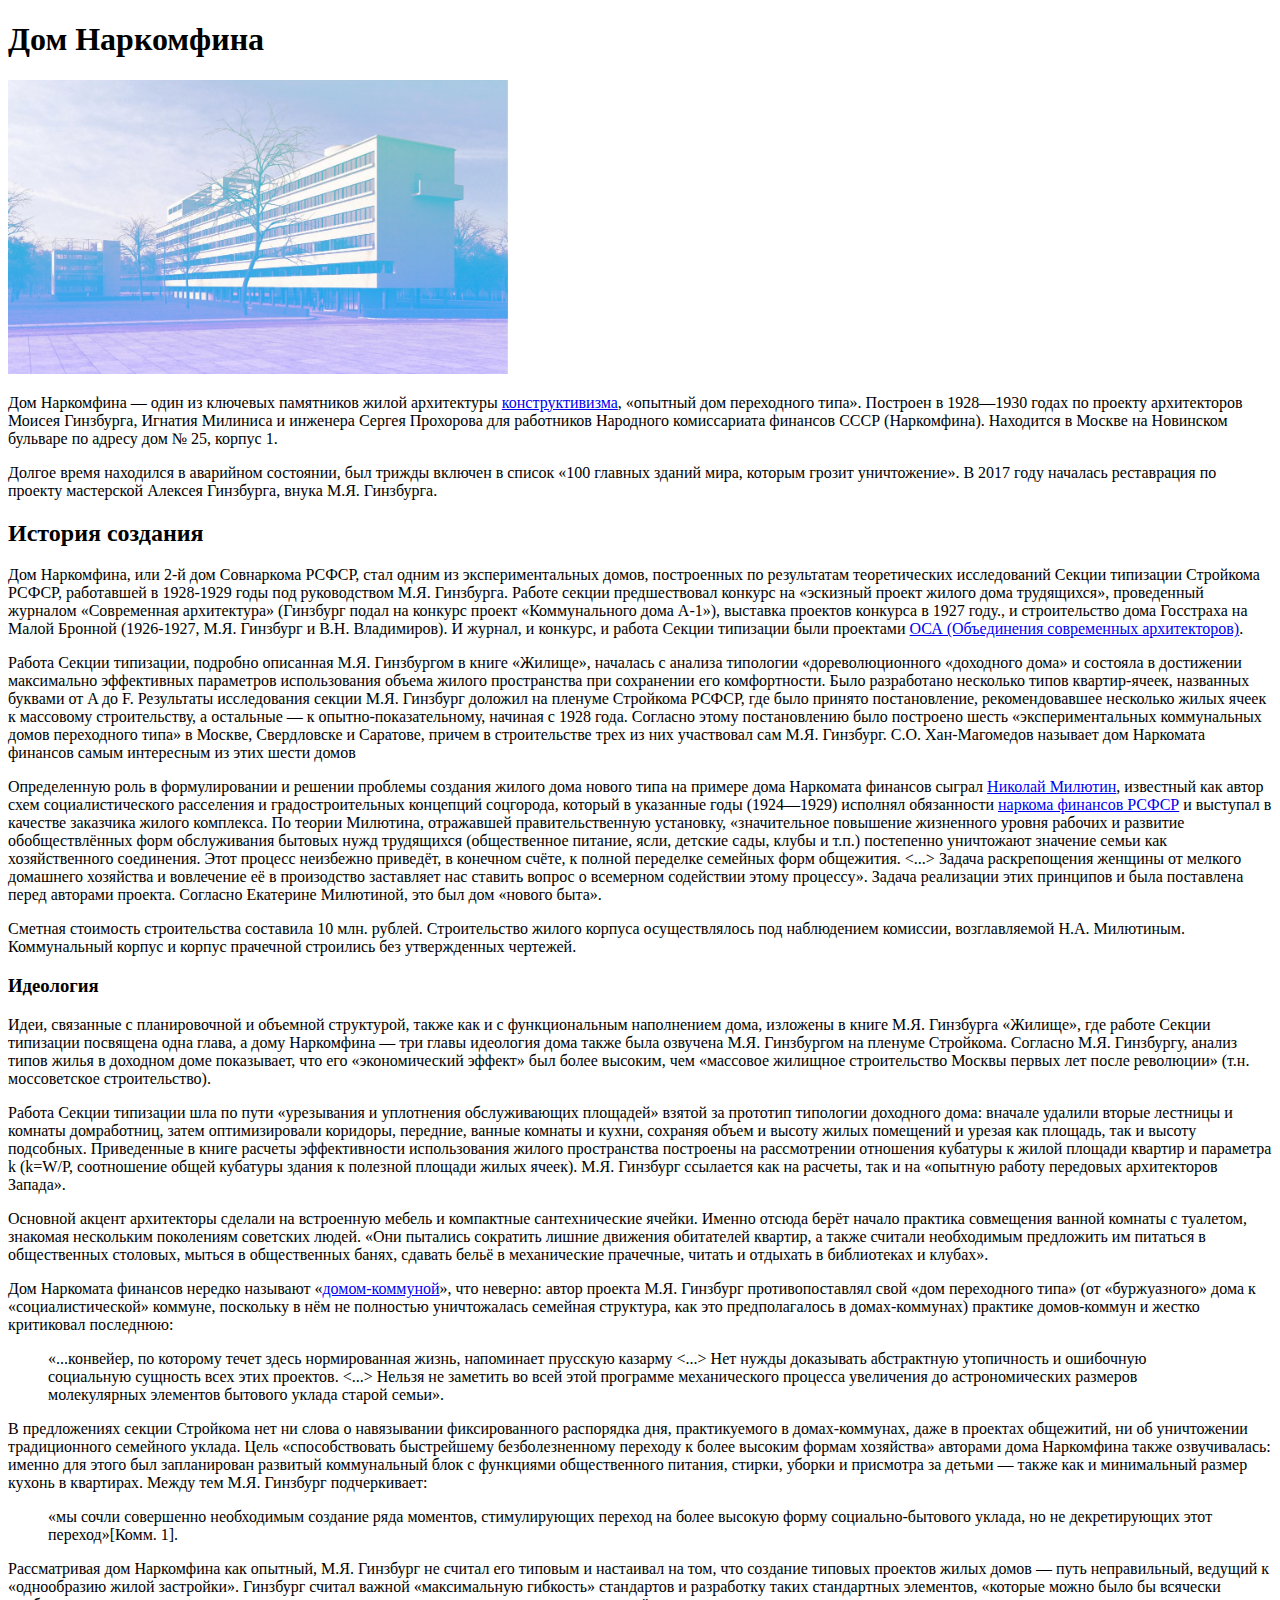
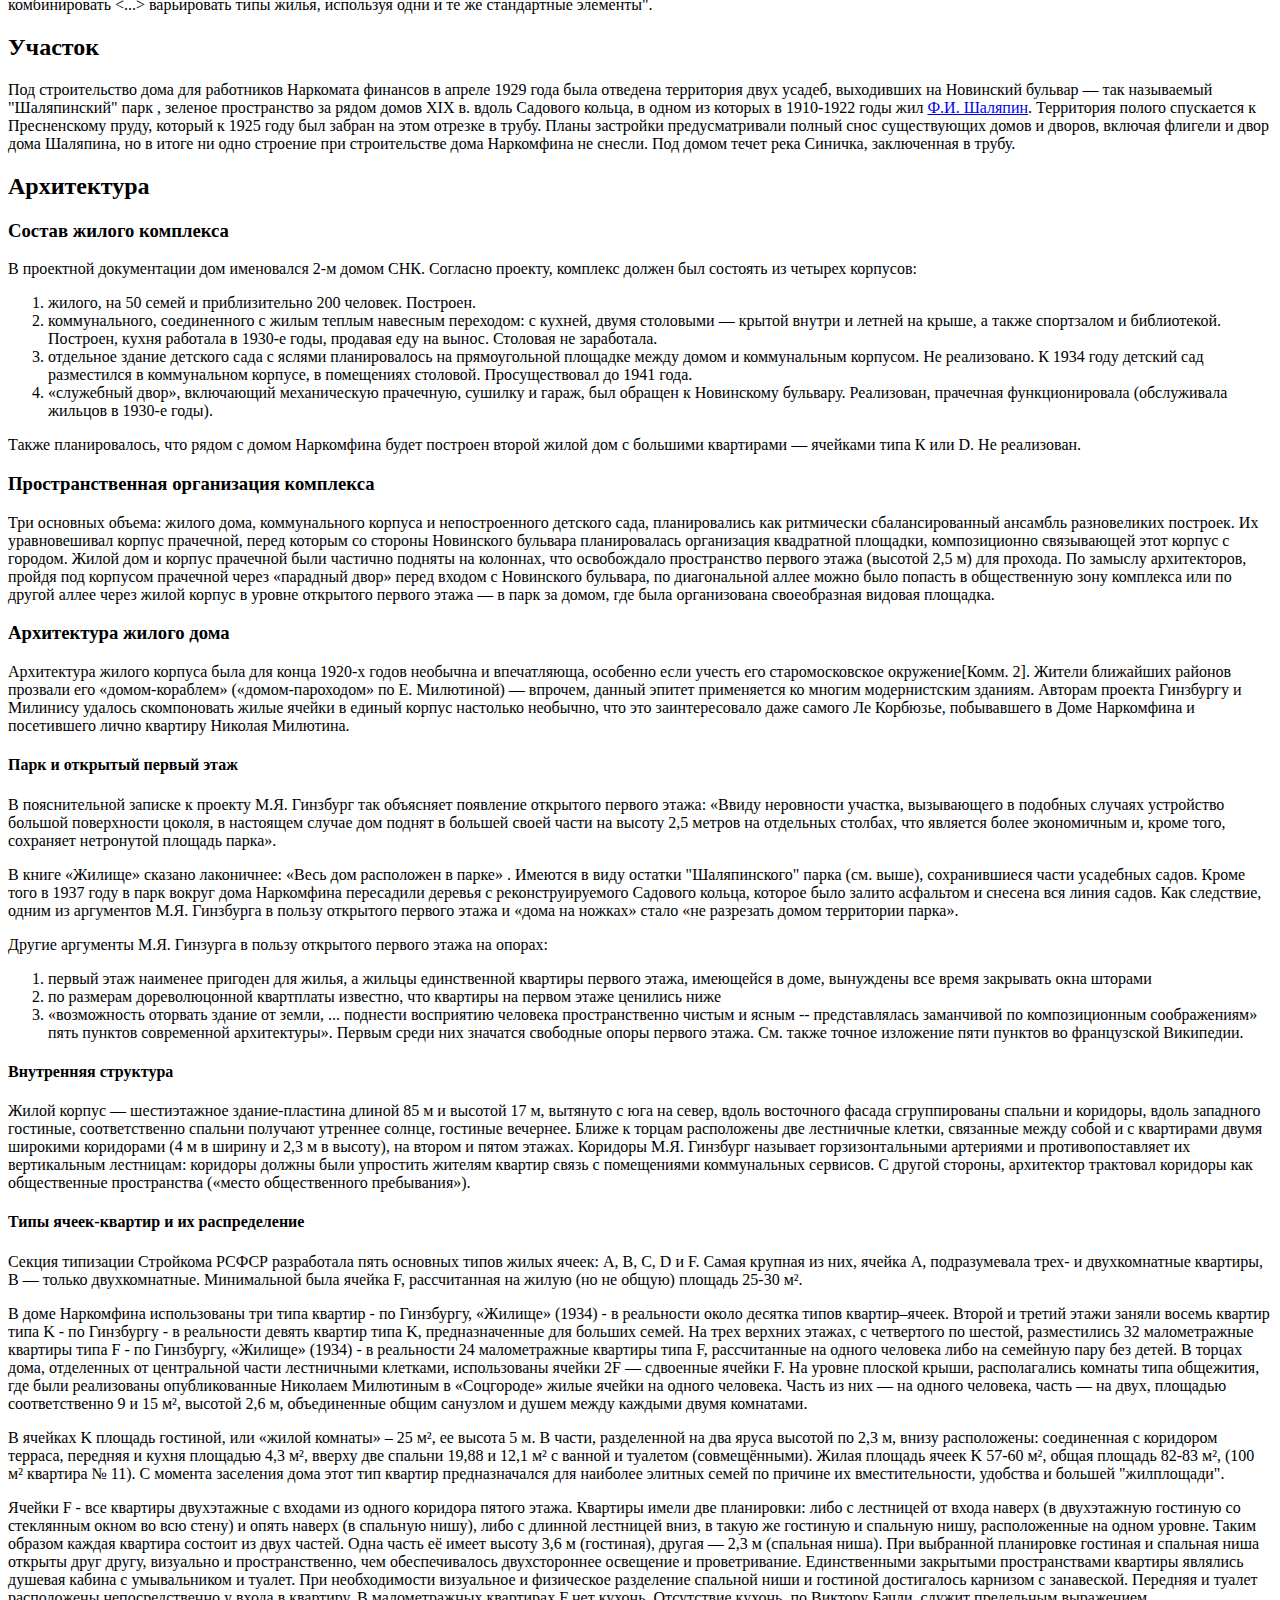
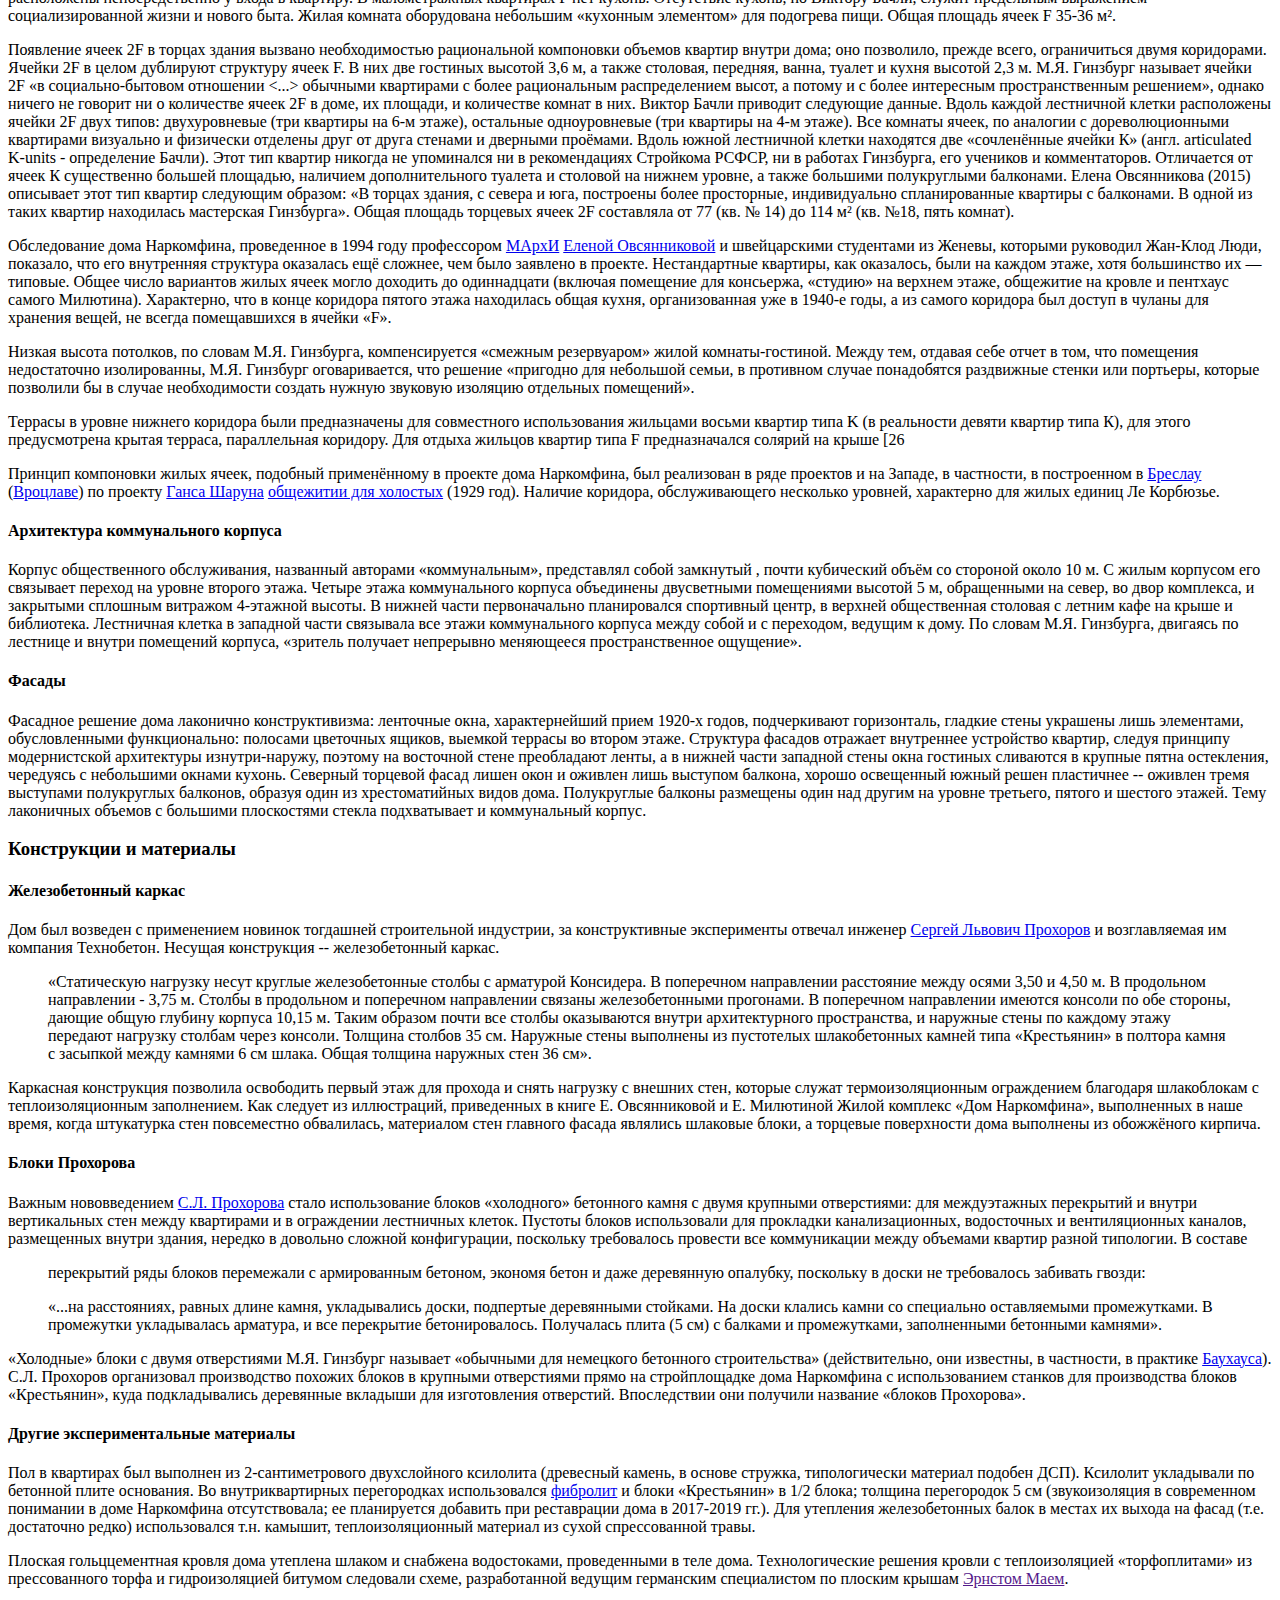
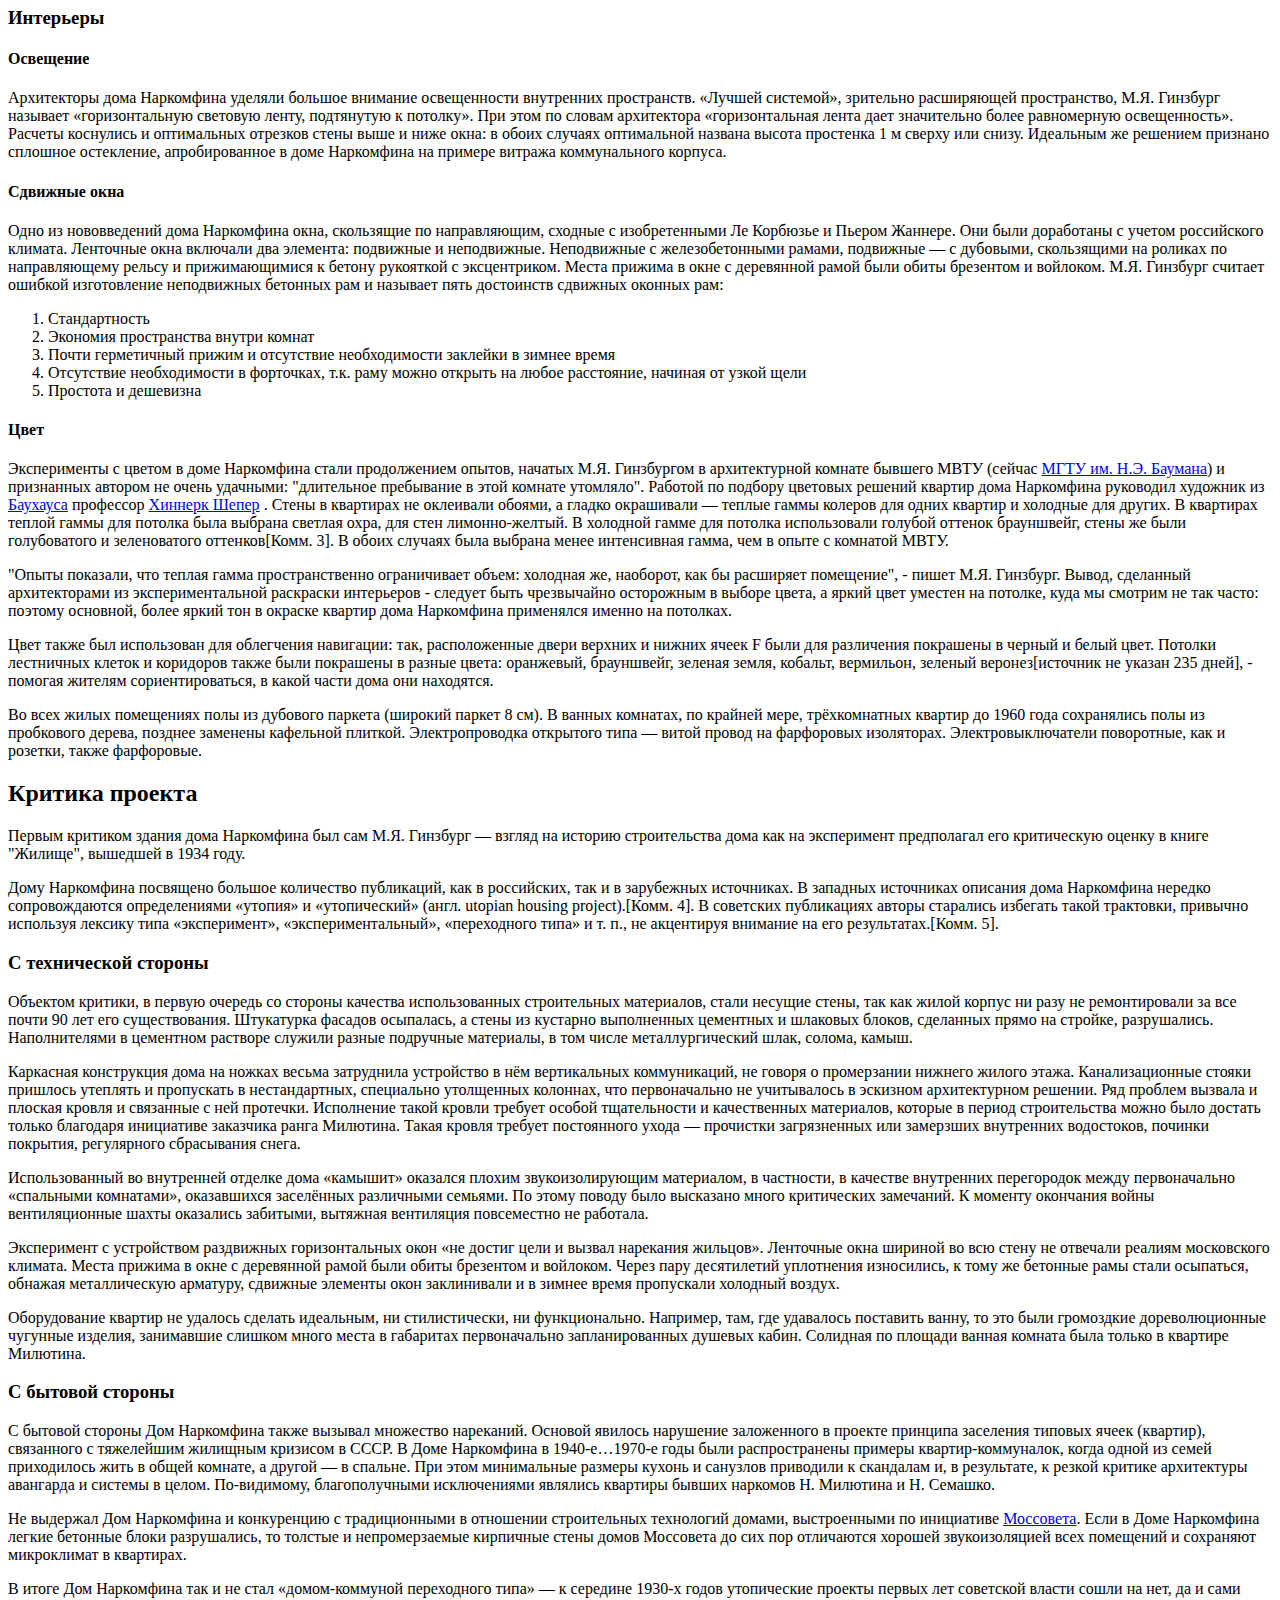
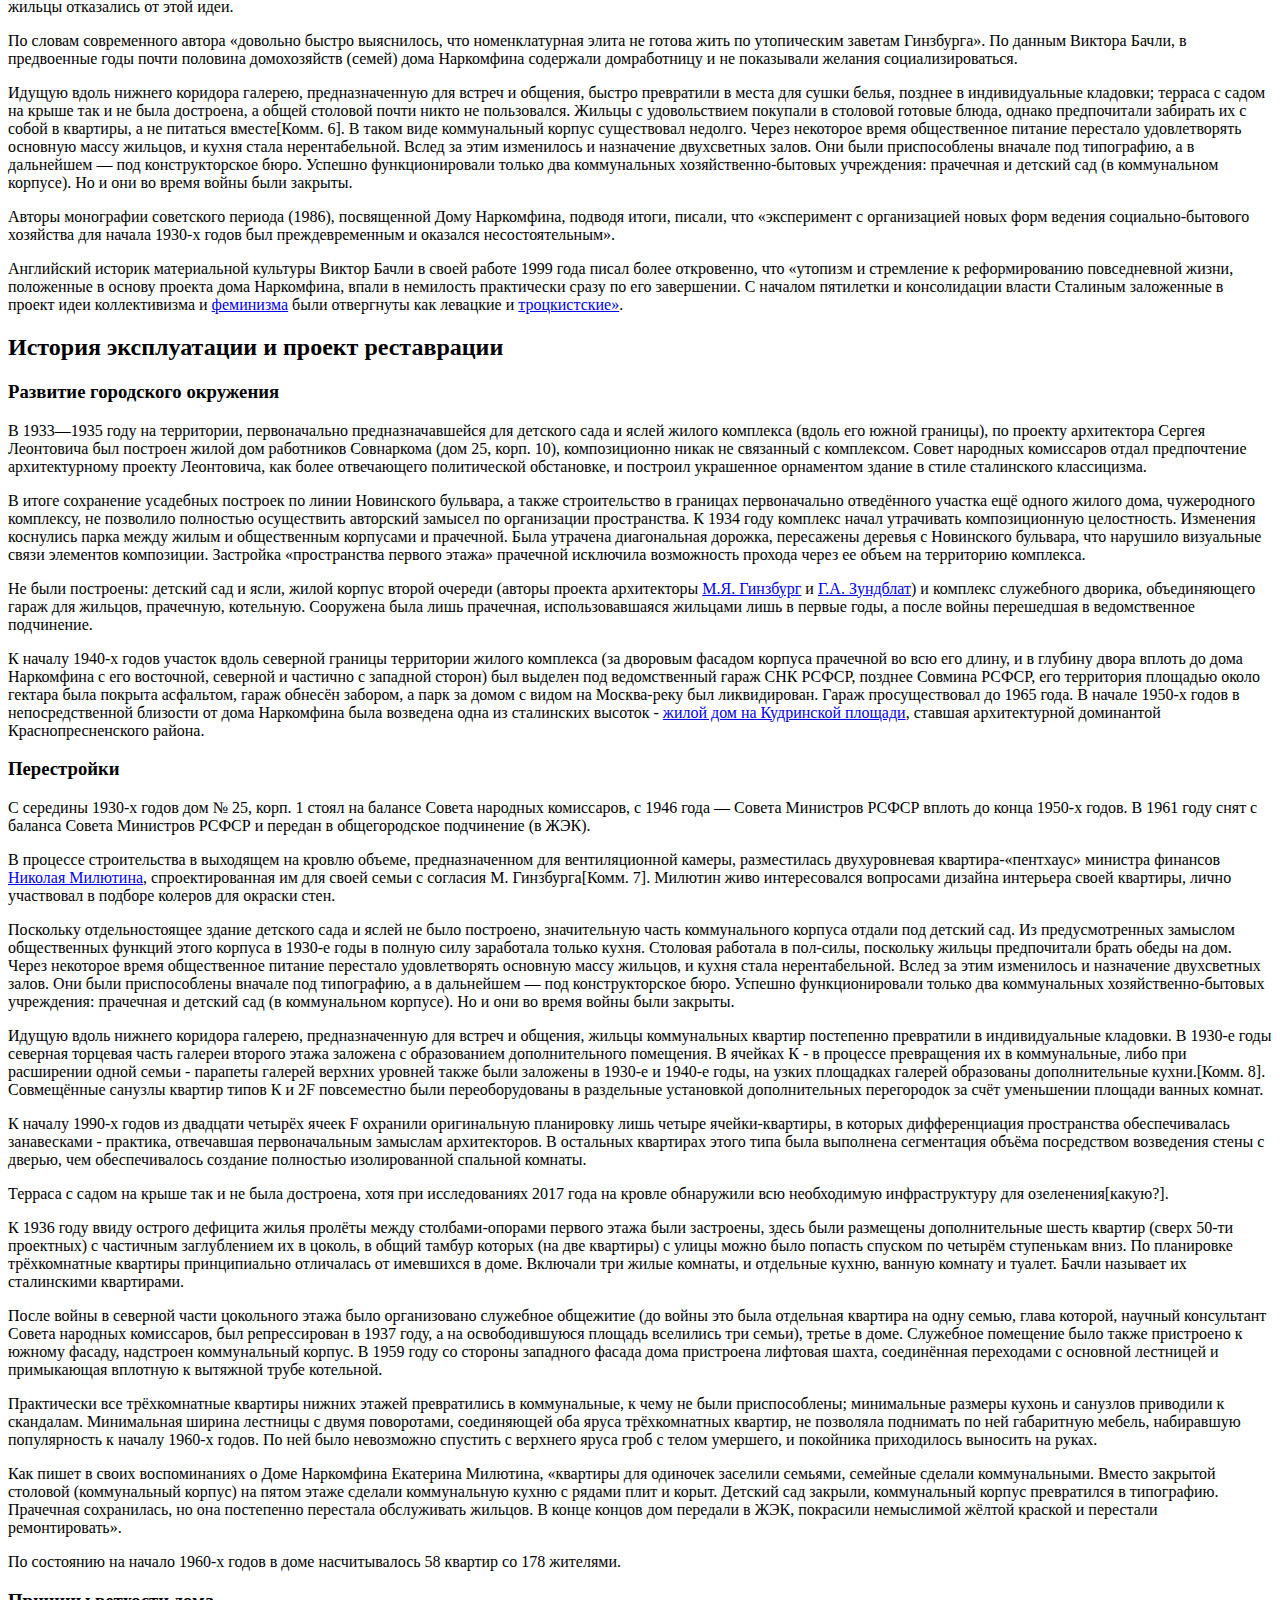
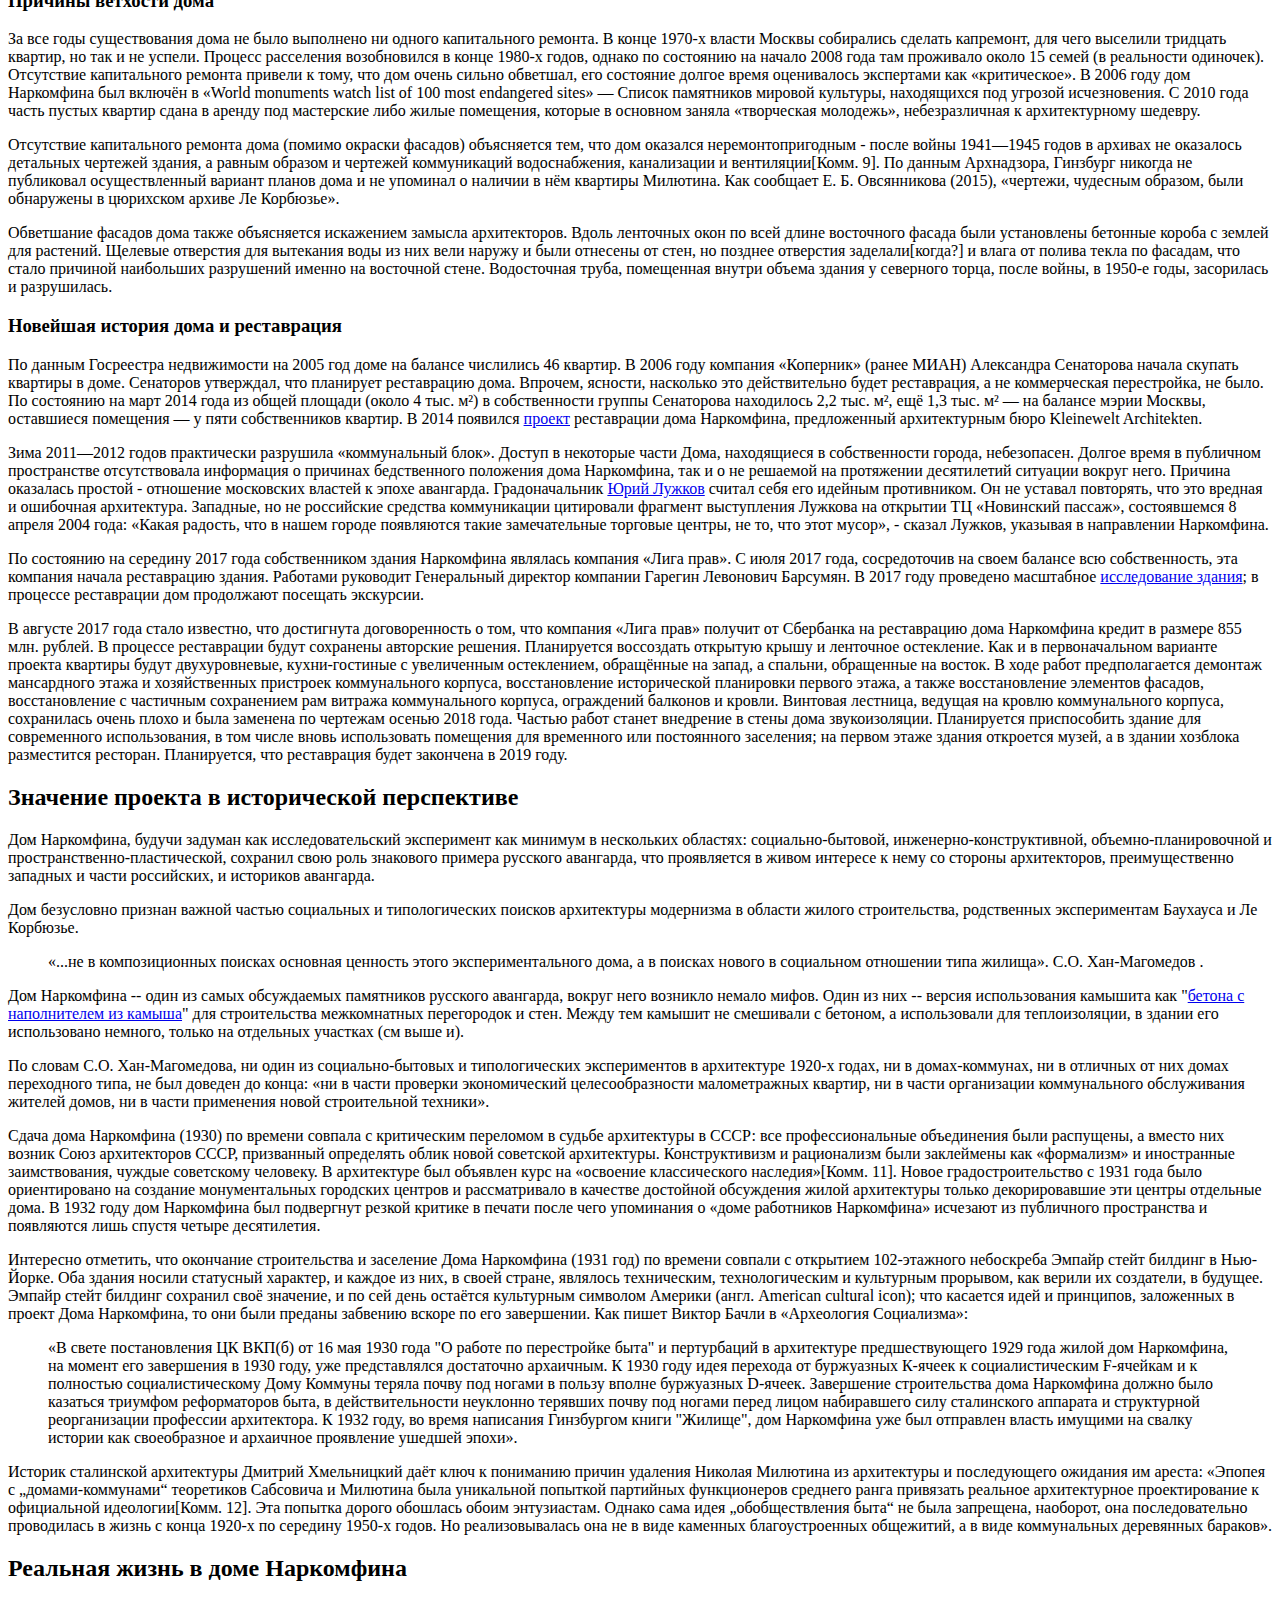
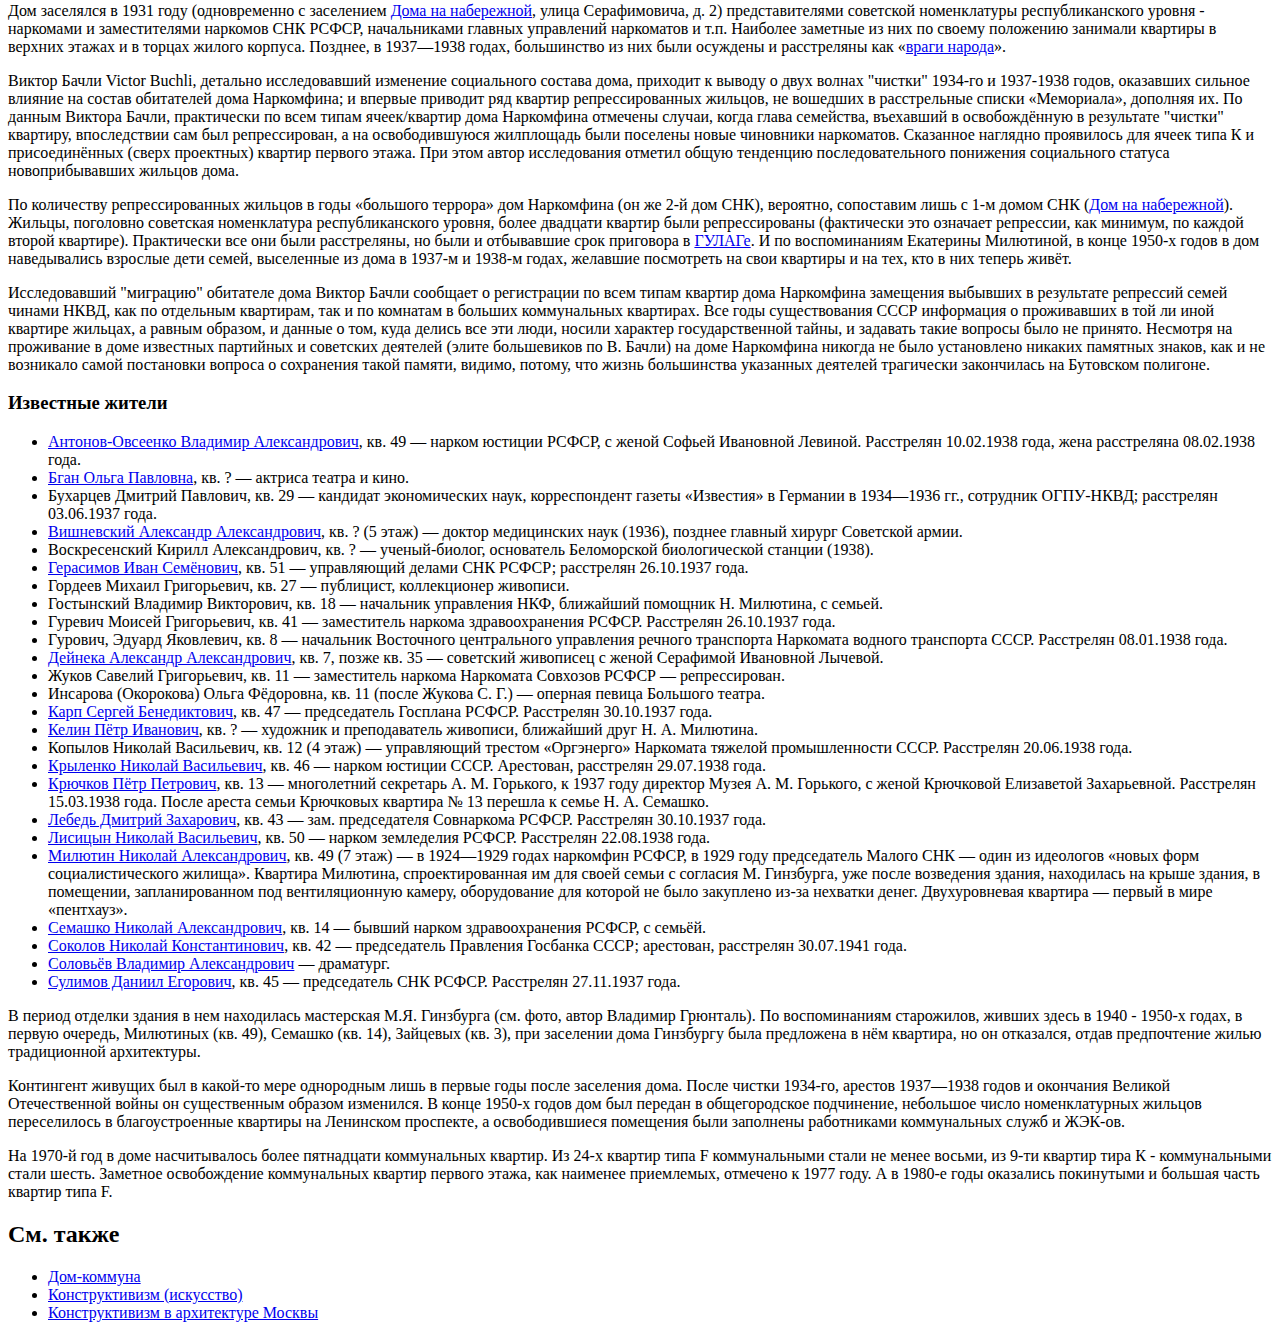
==== commit 1ddcbd0e: "Update index.html" ====
--- a/index.html
+++ b/index.html
@@ -13,23 +13,23 @@
     <p>Долгое время находился в аварийном состоянии, был трижды включен в список «100 главных зданий мира, которым грозит уничтожение». В 2017 году началась реставрация по проекту мастерской Алексея Гинзбурга, внука М.Я. Гинзбурга.</p>
 
     <h2>История создания</h2>
-    <p>Дом Наркомфина, или 2-й дом Совнаркома РСФСР, стал одним из экспериментальных домов, построенных по результатам теоретических исследований Секции типизации Стройкома РСФСР, работавшей в 1928-1929 годы под руководством М.Я. Гинзбурга. Работе секции предшествовал конкурс на «эскизный проект жилого дома трудящихся», проведенный журналом «Современная архитектура» (Гинзбург подал на конкурс проект «Коммунального дома А-1»), выставка проектов конкурса в 1927 году., и строительство дома Госстраха на Малой Бронной (1926-1927, М.Я. Гинзбург и В.Н. Владимиров). И журнал, и конкурс, и работа Секции типизации были проектами ОСА (Объединения современных архитекторов).</p>
+    <p>Дом Наркомфина, или 2-й дом Совнаркома РСФСР, стал одним из экспериментальных домов, построенных по результатам теоретических исследований Секции типизации Стройкома РСФСР, работавшей в 1928-1929 годы под руководством М.Я. Гинзбурга. Работе секции предшествовал конкурс на «эскизный проект жилого дома трудящихся», проведенный журналом «Современная архитектура» (Гинзбург подал на конкурс проект «Коммунального дома А-1»), выставка проектов конкурса в 1927 году., и строительство дома Госстраха на Малой Бронной (1926-1927, М.Я. Гинзбург и В.Н. Владимиров). И журнал, и конкурс, и работа Секции типизации были проектами <a href="https://ru.wikipedia.org/wiki/%D0%9E%D0%B1%D1%8A%D0%B5%D0%B4%D0%B8%D0%BD%D0%B5%D0%BD%D0%B8%D0%B5_%D1%81%D0%BE%D0%B2%D1%80%D0%B5%D0%BC%D0%B5%D0%BD%D0%BD%D1%8B%D1%85_%D0%B0%D1%80%D1%85%D0%B8%D1%82%D0%B5%D0%BA%D1%82%D0%BE%D1%80%D0%BE%D0%B2">ОСА (Объединения современных архитекторов)</a>.</p>
     <p>Работа Секции типизации, подробно описанная М.Я. Гинзбургом в книге «Жилище», началась с анализа типологии «дореволюционного «доходного дома» и состояла в достижении максимально эффективных параметров использования объема жилого пространства при сохранении его комфортности. Было разработано несколько типов квартир-ячеек, названных буквами от A до F. Результаты исследования секции М.Я. Гинзбург доложил на пленуме Стройкома РСФСР, где было принято постановление, рекомендовавшее несколько жилых ячеек к массовому строительству, а остальные — к опытно-показательному, начиная с 1928 года. Согласно этому постановлению было построено шесть «экспериментальных коммунальных домов переходного типа» в Москве, Свердловске и Саратове, причем в строительстве трех из них участвовал сам М.Я. Гинзбург. С.О. Хан-Магомедов называет дом Наркомата финансов самым интересным из этих шести домов</h3>
-    <p>Определенную роль в формулировании и решении проблемы создания жилого дома нового типа на примере дома Наркомата финансов сыграл Николай Милютин, известный как автор схем социалистического расселения и градостроительных концепций соцгорода, который в указанные годы (1924—1929) исполнял обязанности наркома финансов РСФСР и выступал в качестве заказчика жилого комплекса. По теории Милютина, отражавшей правительственную установку, «значительное повышение жизненного уровня рабочих и развитие обобществлённых форм обслуживания бытовых нужд трудящихся (общественное питание, ясли, детские сады, клубы и т.п.) постепенно уничтожают значение семьи как хозяйственного соединения. Этот процесс неизбежно приведёт, в конечном счёте, к полной переделке семейных форм общежития. <...> Задача раскрепощения женщины от мелкого домашнего хозяйства и вовлечение её в произодство заставляет нас ставить вопрос о всемерном содействии этому процессу». Задача реализации этих принципов и была поставлена перед авторами проекта. Согласно Екатерине Милютиной, это был дом «нового быта».</p>
+    <p>Определенную роль в формулировании и решении проблемы создания жилого дома нового типа на примере дома Наркомата финансов сыграл <a href="https://ru.wikipedia.org/wiki/%D0%9C%D0%B8%D0%BB%D1%8E%D1%82%D0%B8%D0%BD,_%D0%9D%D0%B8%D0%BA%D0%BE%D0%BB%D0%B0%D0%B9_%D0%90%D0%BB%D0%B5%D0%BA%D1%81%D0%B0%D0%BD%D0%B4%D1%80%D0%BE%D0%B2%D0%B8%D1%87">Николай Милютин</a>, известный как автор схем социалистического расселения и градостроительных концепций соцгорода, который в указанные годы (1924—1929) исполнял обязанности <a href="https://ru.wikipedia.org/wiki/%D0%9D%D0%B0%D1%80%D0%BE%D0%B4%D0%BD%D1%8B%D0%B9_%D0%BA%D0%BE%D0%BC%D0%B8%D1%81%D1%81%D0%B0%D1%80%D0%B8%D0%B0%D1%82_%D1%84%D0%B8%D0%BD%D0%B0%D0%BD%D1%81%D0%BE%D0%B2_%D0%A0%D0%A1%D0%A4%D0%A1%D0%A0">наркома финансов РСФСР</a> и выступал в качестве заказчика жилого комплекса. По теории Милютина, отражавшей правительственную установку, «значительное повышение жизненного уровня рабочих и развитие обобществлённых форм обслуживания бытовых нужд трудящихся (общественное питание, ясли, детские сады, клубы и т.п.) постепенно уничтожают значение семьи как хозяйственного соединения. Этот процесс неизбежно приведёт, в конечном счёте, к полной переделке семейных форм общежития. <...> Задача раскрепощения женщины от мелкого домашнего хозяйства и вовлечение её в произодство заставляет нас ставить вопрос о всемерном содействии этому процессу». Задача реализации этих принципов и была поставлена перед авторами проекта. Согласно Екатерине Милютиной, это был дом «нового быта».</p>
     <p>Сметная стоимость строительства составила 10 млн. рублей. Строительство жилого корпуса осуществлялось под наблюдением комиссии, возглавляемой Н.А. Милютиным. Коммунальный корпус и корпус прачечной строились без утвержденных чертежей.</p>
 
     <h3>Идеология</h3>
     <p>Идеи, связанные с планировочной и объемной структурой, также как и с функциональным наполнением дома, изложены в книге М.Я. Гинзбурга «Жилище», где работе Секции типизации посвящена одна глава, а дому Наркомфина — три главы идеология дома также была озвучена М.Я. Гинзбургом на пленуме Стройкома. Согласно М.Я. Гинзбургу, анализ типов жилья в доходном доме показывает, что его «экономический эффект» был более высоким, чем «массовое жилищное строительство Москвы первых лет после революции» (т.н. моссоветское строительство).</p>
     <p>Работа Секции типизации шла по пути «урезывания и уплотнения обслуживающих площадей» взятой за прототип типологии доходного дома: вначале удалили вторые лестницы и комнаты домработниц, затем оптимизировали коридоры, передние, ванные комнаты и кухни, сохраняя объем и высоту жилых помещений и урезая как площадь, так и высоту подсобных. Приведенные в книге расчеты эффективности использования жилого пространства построены на рассмотрении отношения кубатуры к жилой площади квартир и параметра k (k=W/P, соотношение общей кубатуры здания к полезной площади жилых ячеек). М.Я. Гинзбург ссылается как на расчеты, так и на «опытную работу передовых архитекторов Запада».</p>
     <p>Основной акцент архитекторы сделали на встроенную мебель и компактные сантехнические ячейки. Именно отсюда берёт начало практика совмещения ванной комнаты с туалетом, знакомая нескольким поколениям советских людей. «Они пытались сократить лишние движения обитателей квартир, а также считали необходимым предложить им питаться в общественных столовых, мыться в общественных банях, сдавать бельё в механические прачечные, читать и отдыхать в библиотеках и клубах».</p>
-    <p>Дом Наркомата финансов нередко называют «домом-коммуной», что неверно: автор проекта М.Я. Гинзбург противопоставлял свой «дом переходного типа» (от «буржуазного» дома к «социалистической» коммуне, поскольку в нём не полностью уничтожалась семейная структура, как это предполагалось в домах-коммунах) практике домов-коммун и жестко критиковал последнюю:</p>
+    <p>Дом Наркомата финансов нередко называют «<a href="https://ru.wikipedia.org/wiki/%D0%94%D0%BE%D0%BC-%D0%BA%D0%BE%D0%BC%D0%BC%D1%83%D0%BD%D0%B0">домом-коммуной</a>», что неверно: автор проекта М.Я. Гинзбург противопоставлял свой «дом переходного типа» (от «буржуазного» дома к «социалистической» коммуне, поскольку в нём не полностью уничтожалась семейная структура, как это предполагалось в домах-коммунах) практике домов-коммун и жестко критиковал последнюю:</p>
     <blockquote cite="https://ru.wikipedia.org/wiki/%D0%94%D0%BE%D0%BC_%D0%9D%D0%B0%D1%80%D0%BA%D0%BE%D0%BC%D1%84%D0%B8%D0%BD%D0%B0">«...конвейер, по которому течет здесь нормированная жизнь, напоминает прусскую казарму <...> Нет нужды доказывать абстрактную утопичность и ошибочную социальную сущность всех этих проектов. <...> Нельзя не заметить во всей этой программе механического процесса увеличения до астрономических размеров молекулярных элементов бытового уклада старой семьи».</blockquote>
     <p>В предложениях секции Стройкома нет ни слова о навязывании фиксированного распорядка дня, практикуемого в домах-коммунах, даже в проектах общежитий, ни об уничтожении традиционного семейного уклада. Цель «способствовать быстрейшему безболезненному переходу к более высоким формам хозяйства» авторами дома Наркомфина также озвучивалась: именно для этого был запланирован развитый коммунальный блок с функциями общественного питания, стирки, уборки и присмотра за детьми — также как и минимальный размер кухонь в квартирах. Между тем М.Я. Гинзбург подчеркивает:</p>
     <blockquote cite="https://ru.wikipedia.org/wiki/%D0%94%D0%BE%D0%BC_%D0%9D%D0%B0%D1%80%D0%BA%D0%BE%D0%BC%D1%84%D0%B8%D0%BD%D0%B0">«мы сочли совершенно необходимым создание ряда моментов, стимулирующих переход на более высокую форму социально-бытового уклада, но не декретирующих этот переход»[Комм. 1].</blockquote>
     <p>Рассматривая дом Наркомфина как опытный, М.Я. Гинзбург не считал его типовым и настаивал на том, что создание типовых проектов жилых домов — путь неправильный, ведущий к «однообразию жилой застройки». Гинзбург считал важной «максимальную гибкость» стандартов и разработку таких стандартных элементов, «которые можно было бы всячески комбинировать <...> варьировать типы жилья, используя одни и те же стандартные элементы".</p>
 
     <h2>Участок</h2>
-    <p>Под строительство дома для работников Наркомата финансов в апреле 1929 года была отведена территория двух усадеб, выходивших на Новинский бульвар — так называемый "Шаляпинский" парк , зеленое пространство за рядом домов XIX в. вдоль Садового кольца, в одном из которых в 1910-1922 годы жил Ф.И. Шаляпин. Территория полого спускается к Пресненскому пруду, который к 1925 году был забран на этом отрезке в трубу. Планы застройки предусматривали полный снос существующих домов и дворов, включая флигели и двор дома Шаляпина, но в итоге ни одно строение при строительстве дома Наркомфина не снесли. Под домом течет река Синичка, заключенная в трубу.</p>
+    <p>Под строительство дома для работников Наркомата финансов в апреле 1929 года была отведена территория двух усадеб, выходивших на Новинский бульвар — так называемый "Шаляпинский" парк , зеленое пространство за рядом домов XIX в. вдоль Садового кольца, в одном из которых в 1910-1922 годы жил <a href="https://ru.wikipedia.org/wiki/%D0%A8%D0%B0%D0%BB%D1%8F%D0%BF%D0%B8%D0%BD,_%D0%A4%D1%91%D0%B4%D0%BE%D1%80_%D0%98%D0%B2%D0%B0%D0%BD%D0%BE%D0%B2%D0%B8%D1%87">Ф.И. Шаляпин</a>. Территория полого спускается к Пресненскому пруду, который к 1925 году был забран на этом отрезке в трубу. Планы застройки предусматривали полный снос существующих домов и дворов, включая флигели и двор дома Шаляпина, но в итоге ни одно строение при строительстве дома Наркомфина не снесли. Под домом течет река Синичка, заключенная в трубу.</p>
 
     <h2>Архитектура</h2>
     <h3>Состав жилого комплекса</h3>
@@ -56,7 +56,7 @@
       <li>первый этаж наименее пригоден для жилья, а жильцы единственной квартиры первого этажа, имеющейся в доме, вынуждены все время закрывать окна шторами</li>
       <li>по размерам дореволюцонной квартплаты известно, что квартиры на первом этаже ценились ниже</li>
       <li>«возможность оторвать здание от земли, ... поднести восприятию человека пространственно чистым и ясным -- представлялась заманчивой по композиционным соображениям»</li>
-      <liдома на ножках были трендом конца 1920-х годов[где?]. В 1927 году Ле Корбюзье опубликовал в журнале L&#39Esprit Nouveau свои «пять пунктов современной архитектуры». Первым среди них значатся свободные опоры первого этажа. См. также точное изложение пяти пунктов во французской Википедии.</li>
+      <liдома на ножках были трендом конца 1920-х годов[где?]. В 1927 году Ле Корбюзье опубликовал в журнале L&#39Esprit Nouveau свои «<a href="https://ru.wikipedia.org/wiki/%D0%9F%D1%8F%D1%82%D1%8C_%D0%BE%D1%82%D0%BF%D1%80%D0%B0%D0%B2%D0%BD%D1%8B%D1%85_%D1%82%D0%BE%D1%87%D0%B5%D0%BA_%D1%81%D0%BE%D0%B2%D1%80%D0%B5%D0%BC%D0%B5%D0%BD%D0%BD%D0%BE%D0%B9_%D0%B0%D1%80%D1%85%D0%B8%D1%82%D0%B5%D0%BA%D1%82%D1%83%D1%80%D1%8B">пять пунктов современной архитектуры</a>». Первым среди них значатся свободные опоры первого этажа. См. также точное изложение пяти пунктов во французской Википедии.</li>
     </ol>
 
     <h4>Внутренняя структура</h4>
@@ -69,10 +69,10 @@
     <p>В ячейках K площадь гостиной, или «жилой комнаты» – 25 м², ее высота 5 м. В части, разделенной на два яруса высотой по 2,3 м, внизу расположены: соединенная с коридором терраса, передняя и кухня площадью 4,3 м², вверху две спальни 19,88 и 12,1 м² с ванной и туалетом (совмещёнными). Жилая площадь ячеек K 57-60 м², общая площадь 82-83 м², (100 м² квартира № 11). С момента заселения дома этот тип квартир предназначался для наиболее элитных семей по причине их вместительности, удобства и большей "жилплощади".</p>
     <p>Ячейки F - все квартиры двухэтажные с входами из одного коридора пятого этажа. Квартиры имели две планировки: либо с лестницей от входа наверх (в двухэтажную гостиную со стеклянным окном во всю стену) и опять наверх (в спальную нишу), либо с длинной лестницей вниз, в такую же гостиную и спальную нишу, расположенные на одном уровне. Таким образом каждая квартира состоит из двух частей. Одна часть её имеет высоту 3,6 м (гостиная), другая — 2,3 м (спальная ниша). При выбранной планировке гостиная и спальная ниша открыты друг другу, визуально и пространственно, чем обеспечивалось двухстороннее освещение и проветривание. Единственными закрытыми пространствами квартиры являлись душевая кабина с умывальником и туалет. При необходимости визуальное и физическое разделение спальной ниши и гостиной достигалось карнизом с занавеской. Передняя и туалет расположены непосредственно у входа в квартиру. В малометражных квартирах F нет кухонь. Отсутствие кухонь, по Виктору Бачли, служит предельным выражением социализированной жизни и нового быта. Жилая комната оборудована небольшим «кухонным элементом» для подогрева пищи. Общая площадь ячеек F 35-36 м².</p>
     <p>Появление ячеек 2F в торцах здания вызвано необходимостью рациональной компоновки объемов квартир внутри дома; оно позволило, прежде всего, ограничиться двумя коридорами. Ячейки 2F в целом дублируют структуру ячеек F. В них две гостиных высотой 3,6 м, а также столовая, передняя, ванна, туалет и кухня высотой 2,3 м. М.Я. Гинзбург называет ячейки 2F «в социально-бытовом отношении <...> обычными квартирами с более рациональным распределением высот, а потому и с более интересным пространственным решением», однако ничего не говорит ни о количестве ячеек 2F в доме, их площади, и количестве комнат в них. Виктор Бачли приводит следующие данные. Вдоль каждой лестничной клетки расположены ячейки 2F двух типов: двухуровневые (три квартиры на 6-м этаже), остальные одноуровневые (три квартиры на 4-м этаже). Все комнаты ячеек, по аналогии с дореволюционными квартирами визуально и физически отделены друг от друга стенами и дверными проёмами. Вдоль южной лестничной клетки находятся две «сочленённые ячейки К» (англ. articulated K-units - определение Бачли). Этот тип квартир никогда не упоминался ни в рекомендациях Стройкома РСФСР, ни в работах Гинзбурга, его учеников и комментаторов. Отличается от ячеек К существенно большей площадью, наличием дополнительного туалета и столовой на нижнем уровне, а также большими полукруглыми балконами. Елена Овсянникова (2015) описывает этот тип квартир следующим образом: «В торцах здания, с севера и юга, построены более просторные, индивидуально спланированные квартиры с балконами. В одной из таких квартир находилась мастерская Гинзбурга». Общая площадь торцевых ячеек 2F составляла от 77 (кв. № 14) до 114 м² (кв. №18, пять комнат).</p>
-    <p>Обследование дома Наркомфина, проведенное в 1994 году профессором МАрхИ Еленой Овсянниковой и швейцарскими студентами из Женевы, которыми руководил Жан-Клод Люди, показало, что его внутренняя структура оказалась ещё сложнее, чем было заявлено в проекте. Нестандартные квартиры, как оказалось, были на каждом этаже, хотя большинство их — типовые. Общее число вариантов жилых ячеек могло доходить до одиннадцати (включая помещение для консьержа, «студию» на верхнем этаже, общежитие на кровле и пентхаус самого Милютина). Характерно, что в конце коридора пятого этажа находилась общая кухня, организованная уже в 1940-е годы, а из самого коридора был доступ в чуланы для хранения вещей, не всегда помещавшихся в ячейки «F».</p>
+    <p>Обследование дома Наркомфина, проведенное в 1994 году профессором <a href="https://ru.wikipedia.org/wiki/%D0%9C%D0%BE%D1%81%D0%BA%D0%BE%D0%B2%D1%81%D0%BA%D0%B8%D0%B9_%D0%B0%D1%80%D1%85%D0%B8%D1%82%D0%B5%D0%BA%D1%82%D1%83%D1%80%D0%BD%D1%8B%D0%B9_%D0%B8%D0%BD%D1%81%D1%82%D0%B8%D1%82%D1%83%D1%82_(%D0%B3%D0%BE%D1%81%D1%83%D0%B4%D0%B0%D1%80%D1%81%D1%82%D0%B2%D0%B5%D0%BD%D0%BD%D0%B0%D1%8F_%D0%B0%D0%BA%D0%B0%D0%B4%D0%B5%D0%BC%D0%B8%D1%8F)">МАрхИ</a> <a href="https://ru.wikipedia.org/wiki/%D0%9E%D0%B2%D1%81%D1%8F%D0%BD%D0%BD%D0%B8%D0%BA%D0%BE%D0%B2%D0%B0,_%D0%95%D0%BB%D0%B5%D0%BD%D0%B0_%D0%91%D0%BE%D1%80%D0%B8%D1%81%D0%BE%D0%B2%D0%BD%D0%B0">Еленой Овсянниковой</a> и швейцарскими студентами из Женевы, которыми руководил Жан-Клод Люди, показало, что его внутренняя структура оказалась ещё сложнее, чем было заявлено в проекте. Нестандартные квартиры, как оказалось, были на каждом этаже, хотя большинство их — типовые. Общее число вариантов жилых ячеек могло доходить до одиннадцати (включая помещение для консьержа, «студию» на верхнем этаже, общежитие на кровле и пентхаус самого Милютина). Характерно, что в конце коридора пятого этажа находилась общая кухня, организованная уже в 1940-е годы, а из самого коридора был доступ в чуланы для хранения вещей, не всегда помещавшихся в ячейки «F».</p>
     <p>Низкая высота потолков, по словам М.Я. Гинзбурга, компенсируется «смежным резервуаром» жилой комнаты-гостиной. Между тем, отдавая себе отчет в том, что помещения недостаточно изолированны, М.Я. Гинзбург оговаривается, что решение «пригодно для небольшой семьи, в противном случае понадобятся раздвижные стенки или портьеры, которые позволили бы в случае необходимости создать нужную звуковую изоляцию отдельных помещений».</p>
     <p>Террасы в уровне нижнего коридора были предназначены для совместного использования жильцами восьми квартир типа K (в реальности девяти квартир типа К), для этого предусмотрена крытая терраса, параллельная коридору. Для отдыха жильцов квартир типа F предназначался солярий на крыше [26</p>
-    <p>Принцип компоновки жилых ячеек, подобный применённому в проекте дома Наркомфина, был реализован в ряде проектов и на Западе, в частности, в построенном в Бреслау (Вроцлаве) по проекту Ганса Шаруна общежитии для холостых (1929 год). Наличие коридора, обслуживающего несколько уровней, характерно для жилых единиц Ле Корбюзье.</p>
+    <p>Принцип компоновки жилых ячеек, подобный применённому в проекте дома Наркомфина, был реализован в ряде проектов и на Западе, в частности, в построенном в <a href="https://de.wikipedia.org/wiki/Werkbundsiedlung_Breslau">Бреслау</a> (<a href="https://ru.wikipedia.org/wiki/%D0%92%D1%80%D0%BE%D1%86%D0%BB%D0%B0%D0%B2">Вроцлаве</a>) по проекту <a href="https://ru.wikipedia.org/wiki/%D0%A8%D0%B0%D1%80%D1%83%D0%BD,_%D0%93%D0%B0%D0%BD%D1%81_%D0%91%D0%B5%D1%80%D0%BD%D1%85%D0%B0%D1%80%D0%B4">Ганса Шаруна</a> <a href="https://de.wikipedia.org/wiki/Ledigenheim">общежитии для холостых</a> (1929 год). Наличие коридора, обслуживающего несколько уровней, характерно для жилых единиц Ле Корбюзье.</p>
 
     <h4>Архитектура коммунального корпуса</h4>
     <p>Корпус общественного обслуживания, названный авторами «коммунальным», представлял собой замкнутый , почти кубический объём со стороной около 10 м. С жилым корпусом его связывает переход на уровне второго этажа. Четыре этажа коммунального корпуса объединены двусветными помещениями высотой 5 м, обращенными на север, во двор комплекса, и закрытыми сплошным витражом 4-этажной высоты. В нижней части первоначально планировался спортивный центр, в верхней общественная столовая с летним кафе на крыше и библиотека. Лестничная клетка в западной части связывала все этажи коммунального корпуса между собой и с переходом, ведущим к дому. По словам М.Я. Гинзбурга, двигаясь по лестнице и внутри помещений корпуса, «зритель получает непрерывно меняющееся пространственное ощущение».</p>
@@ -82,18 +82,18 @@
 
     <h3>Конструкции и материалы</h3>
     <h4>Железобетонный каркас</h4>
-    <p>Дом был возведен с применением новинок тогдашней строительной индустрии, за конструктивные эксперименты отвечал инженер Сергей Львович Прохоров и возглавляемая им компания Технобетон. Несущая конструкция -- железобетонный каркас.</p>
+    <p>Дом был возведен с применением новинок тогдашней строительной индустрии, за конструктивные эксперименты отвечал инженер <a href="https://ru.wikipedia.org/wiki/%D0%9F%D1%80%D0%BE%D1%85%D0%BE%D1%80%D0%BE%D0%B2,_%D0%A1%D0%B5%D1%80%D0%B3%D0%B5%D0%B9_%D0%9B%D1%8C%D0%B2%D0%BE%D0%B2%D0%B8%D1%87">Сергей Львович Прохоров</a> и возглавляемая им компания Технобетон. Несущая конструкция -- железобетонный каркас.</p>
     <blockquote cite="https://ru.wikipedia.org/wiki/%D0%94%D0%BE%D0%BC_%D0%9D%D0%B0%D1%80%D0%BA%D0%BE%D0%BC%D1%84%D0%B8%D0%BD%D0%B0">«Статическую нагрузку несут круглые железобетонные столбы с арматурой Консидера. В поперечном направлении расстояние между осями 3,50 и 4,50 м. В продольном направлении - 3,75 м. Столбы в продольном и поперечном направлении связаны железобетонными прогонами. В поперечном направлении имеются консоли по обе стороны, дающие общую глубину корпуса 10,15 м. Таким образом почти все столбы оказываются внутри архитектурного пространства, и наружные стены по каждому этажу передают нагрузку столбам через консоли. Толщина столбов 35 см. Наружные стены выполнены из пустотелых шлакобетонных камней типа «Крестьянин» в полтора камня с засыпкой между камнями 6 см шлака. Общая толщина наружных стен 36 см».</blockquote>
     <p>Каркасная конструкция позволила освободить первый этаж для прохода и снять нагрузку с внешних стен, которые служат термоизоляционным ограждением благодаря шлакоблокам с теплоизоляционным заполнением. Как следует из иллюстраций, приведенных в книге Е. Овсянниковой и Е. Милютиной Жилой комплекс «Дом Наркомфина», выполненных в наше время, когда штукатурка стен повсеместно обвалилась, материалом стен главного фасада являлись шлаковые блоки, а торцевые поверхности дома выполнены из обожжёного кирпича.</p>
 
     <h4>Блоки Прохорова</h4>
-    <p>Важным нововведением С.Л. Прохорова стало использование блоков «холодного» бетонного камня с двумя крупными отверстиями: для междуэтажных перекрытий и внутри вертикальных стен между квартирами и в ограждении лестничных клеток. Пустоты блоков использовали для прокладки канализационных, водосточных и вентиляционных каналов, размещенных внутри здания, нередко в довольно сложной конфигурации, поскольку требовалось провести все коммуникации между объемами квартир разной типологии. В составе <blockquote cite="https://ru.wikipedia.org/wiki/%D0%94%D0%BE%D0%BC_%D0%9D%D0%B0%D1%80%D0%BA%D0%BE%D0%BC%D1%84%D0%B8%D0%BD%D0%B0">перекрытий ряды блоков перемежали с армированным бетоном, экономя бетон и даже деревянную опалубку, поскольку в доски не требовалось забивать гвозди:</p>
+    <p>Важным нововведением <a href="https://ru.wikipedia.org/wiki/%D0%9F%D1%80%D0%BE%D1%85%D0%BE%D1%80%D0%BE%D0%B2,_%D0%A1%D0%B5%D1%80%D0%B3%D0%B5%D0%B9_%D0%9B%D1%8C%D0%B2%D0%BE%D0%B2%D0%B8%D1%87">С.Л. Прохорова</a> стало использование блоков «холодного» бетонного камня с двумя крупными отверстиями: для междуэтажных перекрытий и внутри вертикальных стен между квартирами и в ограждении лестничных клеток. Пустоты блоков использовали для прокладки канализационных, водосточных и вентиляционных каналов, размещенных внутри здания, нередко в довольно сложной конфигурации, поскольку требовалось провести все коммуникации между объемами квартир разной типологии. В составе <blockquote cite="https://ru.wikipedia.org/wiki/%D0%94%D0%BE%D0%BC_%D0%9D%D0%B0%D1%80%D0%BA%D0%BE%D0%BC%D1%84%D0%B8%D0%BD%D0%B0">перекрытий ряды блоков перемежали с армированным бетоном, экономя бетон и даже деревянную опалубку, поскольку в доски не требовалось забивать гвозди:</p>
       «...на расстояниях, равных длине камня, укладывались доски, подпертые деревянными стойками. На доски клались камни со специально оставляемыми промежутками. В промежутки укладывалась арматура, и все перекрытие бетонировалось. Получалась плита (5 см) с балками и промежутками, заполненными бетонными камнями».</blockquote>
-    <p>«Холодные» блоки с двумя отверстиями М.Я. Гинзбург называет «обычными для немецкого бетонного строительства» (действительно, они известны, в частности, в практике Баухауса). С.Л. Прохоров организовал производство похожих блоков в крупными отверстиями прямо на стройплощадке дома Наркомфина с использованием станков для производства блоков «Крестьянин», куда подкладывались деревянные вкладыши для изготовления отверстий. Впоследствии они получили название «блоков Прохорова».</p>
+    <p>«Холодные» блоки с двумя отверстиями М.Я. Гинзбург называет «обычными для немецкого бетонного строительства» (действительно, они известны, в частности, в практике <a href="https://ru.wikipedia.org/wiki/%D0%91%D0%B0%D1%83%D1%85%D0%B0%D1%83%D1%81">Баухауса</a>). С.Л. Прохоров организовал производство похожих блоков в крупными отверстиями прямо на стройплощадке дома Наркомфина с использованием станков для производства блоков «Крестьянин», куда подкладывались деревянные вкладыши для изготовления отверстий. Впоследствии они получили название «блоков Прохорова».</p>
 
     <h4>Другие экспериментальные материалы</h4>
-    <p>Пол в квартирах был выполнен из 2-сантиметрового двухслойного ксилолита (древесный камень, в основе стружка, типологически материал подобен ДСП). Ксилолит укладывали по бетонной плите основания. Во внутриквартирных перегородках использовался фибролит и блоки «Крестьянин» в 1/2 блока; толщина перегородок 5 см (звукоизоляция в современном понимании в доме Наркомфина отсутствовала; ее планируется добавить при реставрации дома в 2017-2019 гг.). Для утепления железобетонных балок в местах их выхода на фасад (т.е. достаточно редко) использовался т.н. камышит, теплоизоляционный материал из сухой спрессованной травы.</p>
-    <p>Плоская гольццементная кровля дома утеплена шлаком и снабжена водостоками, проведенными в теле дома. Технологические решения кровли с теплоизоляцией «торфоплитами» из прессованного торфа и гидроизоляцией битумом следовали схеме, разработанной ведущим германским специалистом по плоским крышам Эрнстом Маем.</p>
+    <p>Пол в квартирах был выполнен из 2-сантиметрового двухслойного ксилолита (древесный камень, в основе стружка, типологически материал подобен ДСП). Ксилолит укладывали по бетонной плите основания. Во внутриквартирных перегородках использовался <a href="https://ru.wikipedia.org/wiki/%D0%A4%D0%B8%D0%B1%D1%80%D0%BE%D0%BB%D0%B8%D1%82">фибролит</a> и блоки «Крестьянин» в 1/2 блока; толщина перегородок 5 см (звукоизоляция в современном понимании в доме Наркомфина отсутствовала; ее планируется добавить при реставрации дома в 2017-2019 гг.). Для утепления железобетонных балок в местах их выхода на фасад (т.е. достаточно редко) использовался т.н. камышит, теплоизоляционный материал из сухой спрессованной травы.</p>
+    <p>Плоская гольццементная кровля дома утеплена шлаком и снабжена водостоками, проведенными в теле дома. Технологические решения кровли с теплоизоляцией «торфоплитами» из прессованного торфа и гидроизоляцией битумом следовали схеме, разработанной ведущим германским специалистом по плоским крышам <a href="">Эрнстом Маем</a>.</p>
 
     <h3>Интерьеры</h3>
     <h4>Освещение</h4>
@@ -111,7 +111,7 @@
     </ol>
 
     <h4>Цвет</h4>
-    <p>Эксперименты с цветом в доме Наркомфина стали продолжением опытов, начатых М.Я. Гинзбургом в архитектурной комнате бывшего МВТУ (сейчас МГТУ им. Н.Э. Баумана) и признанных автором не очень удачными: "длительное пребывание в этой комнате утомляло". Работой по подбору цветовых решений квартир дома Наркомфина руководил художник из Баухауса профессор Хиннерк Шепер . Стены в квартирах не оклеивали обоями, а гладко окрашивали — теплые гаммы колеров для одних квартир и холодные для других. В квартирах теплой гаммы для потолка была выбрана светлая охра, для стен лимонно-желтый. В холодной гамме для потолка использовали голубой оттенок брауншвейг, стены же были голубоватого и зеленоватого оттенков[Комм. 3]. В обоих случаях была выбрана менее интенсивная гамма, чем в опыте с комнатой МВТУ.</p>
+    <p>Эксперименты с цветом в доме Наркомфина стали продолжением опытов, начатых М.Я. Гинзбургом в архитектурной комнате бывшего МВТУ (сейчас <a href="https://ru.wikipedia.org/wiki/%D0%9C%D0%BE%D1%81%D0%BA%D0%BE%D0%B2%D1%81%D0%BA%D0%B8%D0%B9_%D0%B3%D0%BE%D1%81%D1%83%D0%B4%D0%B0%D1%80%D1%81%D1%82%D0%B2%D0%B5%D0%BD%D0%BD%D1%8B%D0%B9_%D1%82%D0%B5%D1%85%D0%BD%D0%B8%D1%87%D0%B5%D1%81%D0%BA%D0%B8%D0%B9_%D1%83%D0%BD%D0%B8%D0%B2%D0%B5%D1%80%D1%81%D0%B8%D1%82%D0%B5%D1%82_%D0%B8%D0%BC%D0%B5%D0%BD%D0%B8_%D0%9D._%D0%AD._%D0%91%D0%B0%D1%83%D0%BC%D0%B0%D0%BD%D0%B0">МГТУ им. Н.Э. Баумана</a>) и признанных автором не очень удачными: "длительное пребывание в этой комнате утомляло". Работой по подбору цветовых решений квартир дома Наркомфина руководил художник из <a href="https://ru.wikipedia.org/wiki/%D0%91%D0%B0%D1%83%D1%85%D0%B0%D1%83%D1%81">Баухауса</a> профессор <a href="https://de.wikipedia.org/wiki/Hinnerk_Scheper">Хиннерк Шепер</a> . Стены в квартирах не оклеивали обоями, а гладко окрашивали — теплые гаммы колеров для одних квартир и холодные для других. В квартирах теплой гаммы для потолка была выбрана светлая охра, для стен лимонно-желтый. В холодной гамме для потолка использовали голубой оттенок брауншвейг, стены же были голубоватого и зеленоватого оттенков[Комм. 3]. В обоих случаях была выбрана менее интенсивная гамма, чем в опыте с комнатой МВТУ.</p>
     <p>"Опыты показали, что теплая гамма пространственно ограничивает объем: холодная же, наоборот, как бы расширяет помещение", - пишет М.Я. Гинзбург. Вывод, сделанный архитекторами из экспериментальной раскраски интерьеров - следует быть чрезвычайно осторожным в выборе цвета, а яркий цвет уместен на потолке, куда мы смотрим не так часто: поэтому основной, более яркий тон в окраске квартир дома Наркомфина применялся именно на потолках.</p>
     <p>Цвет также был использован для облегчения навигации: так, расположенные двери верхних и нижних ячеек F были для различения покрашены в черный и белый цвет. Потолки лестничных клеток и коридоров также были покрашены в разные цвета: оранжевый, брауншвейг, зеленая земля, кобальт, вермильон, зеленый веронез[источник не указан 235 дней], - помогая жителям сориентироваться, в какой части дома они находятся.</p>
     <p>Во всех жилых помещениях полы из дубового паркета (широкий паркет 8 см). В ванных комнатах, по крайней мере, трёхкомнатных квартир до 1960 года сохранялись полы из пробкового дерева, позднее заменены кафельной плиткой. Электропроводка открытого типа — витой провод на фарфоровых изоляторах. Электровыключатели поворотные, как и розетки, также фарфоровые.</p>
@@ -129,24 +129,24 @@
 
     <h3>С бытовой стороны</h3>
     <p>С бытовой стороны Дом Наркомфина также вызывал множество нареканий. Основой явилось нарушение заложенного в проекте принципа заселения типовых ячеек (квартир), связанного с тяжелейшим жилищным кризисом в СССР. В Доме Наркомфина в 1940-е…1970-е годы были распространены примеры квартир-коммуналок, когда одной из семей приходилось жить в общей комнате, а другой — в спальне. При этом минимальные размеры кухонь и санузлов приводили к скандалам и, в результате, к резкой критике архитектуры авангарда и системы в целом. По-видимому, благополучными исключениями являлись квартиры бывших наркомов Н. Милютина и Н. Семашко.</p>
-    <p>Не выдержал Дом Наркомфина и конкуренцию с традиционными в отношении строительных технологий домами, выстроенными по инициативе Моссовета. Если в Доме Наркомфина легкие бетонные блоки разрушались, то толстые и непромерзаемые кирпичные стены домов Моссовета до сих пор отличаются хорошей звукоизоляцией всех помещений и сохраняют микроклимат в квартирах.</p>
+    <p>Не выдержал Дом Наркомфина и конкуренцию с традиционными в отношении строительных технологий домами, выстроенными по инициативе <a href="https://ru.wikipedia.org/wiki/%D0%9C%D0%BE%D1%81%D1%81%D0%BE%D0%B2%D0%B5%D1%82">Моссовета</a>. Если в Доме Наркомфина легкие бетонные блоки разрушались, то толстые и непромерзаемые кирпичные стены домов Моссовета до сих пор отличаются хорошей звукоизоляцией всех помещений и сохраняют микроклимат в квартирах.</p>
     <p>В итоге Дом Наркомфина так и не стал «домом-коммуной переходного типа» — к середине 1930-х годов утопические проекты первых лет советской власти сошли на нет, да и сами жильцы отказались от этой идеи.</p>
     <p>По словам современного автора «довольно быстро выяснилось, что номенклатурная элита не готова жить по утопическим заветам Гинзбурга». По данным Виктора Бачли, в предвоенные годы почти половина домохозяйств (семей) дома Наркомфина содержали домработницу и не показывали желания социализироваться.</p>
     <p>Идущую вдоль нижнего коридора галерею, предназначенную для встреч и общения, быстро превратили в места для сушки белья, позднее в индивидуальные кладовки; терраса с садом на крыше так и не была достроена, а общей столовой почти никто не пользовался. Жильцы с удовольствием покупали в столовой готовые блюда, однако предпочитали забирать их с собой в квартиры, а не питаться вместе[Комм. 6]. В таком виде коммунальный корпус существовал недолго. Через некоторое время общественное питание перестало удовлетворять основную массу жильцов, и кухня стала нерентабельной. Вслед за этим изменилось и назначение двухсветных залов. Они были приспособлены вначале под типографию, а в дальнейшем — под конструкторское бюро.
     Успешно функционировали только два коммунальных хозяйственно-бытовых учреждения: прачечная и детский сад (в коммунальном корпусе). Но и они во время войны были закрыты.</p>
     <p>Авторы монографии советского периода (1986), посвященной Дому Наркомфина, подводя итоги, писали, что «эксперимент с организацией новых форм ведения социально-бытового хозяйства для начала 1930-х годов был преждевременным и оказался несостоятельным».</p>
-    <p>Английский историк материальной культуры Виктор Бачли в своей работе 1999 года писал более откровенно, что «утопизм и стремление к реформированию повседневной жизни, положенные в основу проекта дома Наркомфина, впали в немилость практически сразу по его завершении. С началом пятилетки и консолидации власти Сталиным заложенные в проект идеи коллективизма и феминизма были отвергнуты как левацкие и троцкистские».</p>
+    <p>Английский историк материальной культуры Виктор Бачли в своей работе 1999 года писал более откровенно, что «утопизм и стремление к реформированию повседневной жизни, положенные в основу проекта дома Наркомфина, впали в немилость практически сразу по его завершении. С началом пятилетки и консолидации власти Сталиным заложенные в проект идеи коллективизма и <a href="https://ru.wikipedia.org/wiki/%D0%A4%D0%B5%D0%BC%D0%B8%D0%BD%D0%B8%D0%B7%D0%BC">феминизма</a> были отвергнуты как левацкие и <a href="https://ru.wikipedia.org/wiki/%D0%A2%D1%80%D0%BE%D1%86%D0%BA%D0%B8%D1%81%D1%82">троцкистские»</a>.</p>
 
     <h2>История эксплуатации и проект реставрации</h2>
     <h3>Развитие городского окружения</h3>
     <p>В 1933—1935 году на территории, первоначально предназначавшейся для детского сада и яслей жилого комплекса (вдоль его южной границы), по проекту архитектора Сергея Леонтовича был построен жилой дом работников Совнаркома (дом 25, корп. 10), композиционно никак не связанный с комплексом. Совет народных комиссаров отдал предпочтение архитектурному проекту Леонтовича, как более отвечающего политической обстановке, и построил украшенное орнаментом здание в стиле сталинского классицизма.</p>
     <p>В итоге сохранение усадебных построек по линии Новинского бульвара, а также строительство в границах первоначально отведённого участка ещё одного жилого дома, чужеродного комплексу, не позволило полностью осуществить авторский замысел по организации пространства. К 1934 году комплекс начал утрачивать композиционную целостность. Изменения коснулись парка между жилым и общественным корпусами и прачечной. Была утрачена диагональная дорожка, пересажены деревья с Новинского бульвара, что нарушило визуальные связи элементов композиции. Застройка «пространства первого этажа» прачечной исключила возможность прохода через ее объем на территорию комплекса.</p>
-    <p>Не были построены: детский сад и ясли, жилой корпус второй очереди (авторы проекта архитекторы М.Я. Гинзбург и Г.А. Зундблат) и комплекс служебного дворика, объединяющего гараж для жильцов, прачечную, котельную. Сооружена была лишь прачечная, использовавшаяся жильцами лишь в первые годы, а после войны перешедшая в ведомственное подчинение.</p>
-    <p>К началу 1940-х годов участок вдоль северной границы территории жилого комплекса (за дворовым фасадом корпуса прачечной во всю его длину, и в глубину двора вплоть до дома Наркомфина с его восточной, северной и частично с западной сторон) был выделен под ведомственный гараж СНК РСФСР, позднее Совмина РСФСР, его территория площадью около гектара была покрыта асфальтом, гараж обнесён забором, а парк за домом с видом на Москва-реку был ликвидирован. Гараж просуществовал до 1965 года. В начале 1950-х годов в непосредственной близости от дома Наркомфина была возведена одна из сталинских высоток - жилой дом на Кудринской площади, ставшая архитектурной доминантой Краснопресненского района.</p>
+    <p>Не были построены: детский сад и ясли, жилой корпус второй очереди (авторы проекта архитекторы <a href="https://ru.wikipedia.org/wiki/%D0%93%D0%B8%D0%BD%D0%B7%D0%B1%D1%83%D1%80%D0%B3,_%D0%9C%D0%BE%D0%B8%D1%81%D0%B5%D0%B9_%D0%AF%D0%BA%D0%BE%D0%B2%D0%BB%D0%B5%D0%B2%D0%B8%D1%87">М.Я. Гинзбург</a> и <a href="https://ru.wikipedia.org/wiki/%D0%97%D1%83%D0%BD%D0%B1%D0%BB%D0%B0%D1%82,_%D0%93%D0%B5%D0%BE%D1%80%D0%B3%D0%B8%D0%B9_%D0%90%D0%BB%D0%B5%D0%BA%D1%81%D0%B0%D0%BD%D0%B4%D1%80%D0%BE%D0%B2%D0%B8%D1%87">Г.А. Зундблат</a>) и комплекс служебного дворика, объединяющего гараж для жильцов, прачечную, котельную. Сооружена была лишь прачечная, использовавшаяся жильцами лишь в первые годы, а после войны перешедшая в ведомственное подчинение.</p>
+    <p>К началу 1940-х годов участок вдоль северной границы территории жилого комплекса (за дворовым фасадом корпуса прачечной во всю его длину, и в глубину двора вплоть до дома Наркомфина с его восточной, северной и частично с западной сторон) был выделен под ведомственный гараж СНК РСФСР, позднее Совмина РСФСР, его территория площадью около гектара была покрыта асфальтом, гараж обнесён забором, а парк за домом с видом на Москва-реку был ликвидирован. Гараж просуществовал до 1965 года. В начале 1950-х годов в непосредственной близости от дома Наркомфина была возведена одна из сталинских высоток - <a href="https://ru.wikipedia.org/wiki/%D0%96%D0%B8%D0%BB%D0%BE%D0%B9_%D0%B4%D0%BE%D0%BC_%D0%BD%D0%B0_%D0%9A%D1%83%D0%B4%D1%80%D0%B8%D0%BD%D1%81%D0%BA%D0%BE%D0%B9_%D0%BF%D0%BB%D0%BE%D1%89%D0%B0%D0%B4%D0%B8">жилой дом на Кудринской площади</a>, ставшая архитектурной доминантой Краснопресненского района.</p>
 
     <h3>Перестройки</h3>
     <p>С середины 1930-х годов дом № 25, корп. 1 стоял на балансе Совета народных комиссаров, с 1946 года — Совета Министров РСФСР вплоть до конца 1950-х годов. В 1961 году снят с баланса Совета Министров РСФСР и передан в общегородское подчинение (в ЖЭК).</p>
-    <p>В процессе строительства в выходящем на кровлю объеме, предназначенном для вентиляционной камеры, разместилась двухуровневая квартира-«пентхаус» министра финансов Николая Милютина, спроектированная им для своей семьи с согласия М. Гинзбурга[Комм. 7]. Милютин живо интересовался вопросами дизайна интерьера своей квартиры, лично участвовал в подборе колеров для окраски стен.</p>
+    <p>В процессе строительства в выходящем на кровлю объеме, предназначенном для вентиляционной камеры, разместилась двухуровневая квартира-«пентхаус» министра финансов <a href="https://ru.wikipedia.org/wiki/%D0%9C%D0%B8%D0%BB%D1%8E%D1%82%D0%B8%D0%BD,_%D0%9D%D0%B8%D0%BA%D0%BE%D0%BB%D0%B0%D0%B9_%D0%90%D0%BB%D0%B5%D0%BA%D1%81%D0%B0%D0%BD%D0%B4%D1%80%D0%BE%D0%B2%D0%B8%D1%87">Николая Милютина</a>, спроектированная им для своей семьи с согласия М. Гинзбурга[Комм. 7]. Милютин живо интересовался вопросами дизайна интерьера своей квартиры, лично участвовал в подборе колеров для окраски стен.</p>
     <p>Поскольку отдельностоящее здание детского сада и яслей не было построено, значительную часть коммунального корпуса отдали под детский сад. Из предусмотренных замыслом общественных функций этого корпуса в 1930-е годы в полную силу заработала только кухня. Столовая работала в пол-силы, поскольку жильцы предпочитали брать обеды на дом. Через некоторое время общественное питание перестало удовлетворять основную массу жильцов, и кухня стала нерентабельной. Вслед за этим изменилось и назначение двухсветных залов. Они были приспособлены вначале под типографию, а в дальнейшем — под конструкторское бюро.
 Успешно функционировали только два коммунальных хозяйственно-бытовых учреждения: прачечная и детский сад (в коммунальном корпусе). Но и они во время войны были закрыты.</p>
     <p>Идущую вдоль нижнего коридора галерею, предназначенную для встреч и общения, жильцы коммунальных квартир постепенно превратили в индивидуальные кладовки. В 1930-е годы северная торцевая часть галереи второго этажа заложена с образованием дополнительного помещения. В ячейках К - в процессе превращения их в коммунальные, либо при расширении одной семьи - парапеты галерей верхних уровней также были заложены в 1930-е и 1940-е годы, на узких площадках галерей образованы дополнительные кухни.[Комм. 8]. Совмещённые санузлы квартир типов К и 2F повсеместно были переоборудованы в раздельные установкой дополнительных перегородок за счёт уменьшении площади ванных комнат.</p>
@@ -164,16 +164,16 @@
     <p>Обветшание фасадов дома также объясняется искажением замысла архитекторов. Вдоль ленточных окон по всей длине восточного фасада были установлены бетонные короба с землей для растений. Щелевые отверстия для вытекания воды из них вели наружу и были отнесены от стен, но позднее отверстия заделали[когда?] и влага от полива текла по фасадам, что стало причиной наибольших разрушений именно на восточной стене. Водосточная труба, помещенная внутри объема здания у северного торца, после войны, в 1950-е годы, засорилась и разрушилась.</p>
 
     <h3>Новейшая история дома и реставрация</h3>
-    <p>По данным Госреестра недвижимости на 2005 год доме на балансе числились 46 квартир. В 2006 году компания «Коперник» (ранее МИАН) Александра Сенаторова начала скупать квартиры в доме. Сенаторов утверждал, что планирует реставрацию дома. Впрочем, ясности, насколько это действительно будет реставрация, а не коммерческая перестройка, не было. По состоянию на март 2014 года из общей площади (около 4 тыс. м²) в собственности группы Сенаторова находилось 2,2 тыс. м², ещё 1,3 тыс. м² — на балансе мэрии Москвы, оставшиеся помещения — у пяти собственников квартир. В 2014 появился проект реставрации дома Наркомфина, предложенный архитектурным бюро Kleinewelt Architekten.</p>
-    <p>Зима 2011—2012 годов практически разрушила «коммунальный блок». Доступ в некоторые части Дома, находящиеся в собственности города, небезопасен. Долгое время в публичном пространстве отсутствовала информация о причинах бедственного положения дома Наркомфина, так и о не решаемой на протяжении десятилетий ситуации вокруг него. Причина оказалась простой - отношение московских властей к эпохе авангарда. Градоначальник Юрий Лужков считал себя его идейным противником. Он не уставал повторять, что это вредная и ошибочная архитектура. Западные, но не российские средства коммуникации цитировали фрагмент выступления Лужкова на открытии ТЦ «Новинский пассаж», состоявшемся 8 апреля 2004 года: «Какая радость, что в нашем городе появляются такие замечательные торговые центры, не то, что этот мусор», - сказал Лужков, указывая в направлении Наркомфина.</p>
-    <p>По состоянию на середину 2017 года собственником здания Наркомфина являлась компания «Лига прав». С июля 2017 года, сосредоточив на своем балансе всю собственность, эта компания начала реставрацию здания. Работами руководит Генеральный директор компании Гарегин Левонович Барсумян. В 2017 году проведено масштабное исследование здания; в процессе реставрации дом продолжают посещать экскурсии.</p>
+    <p>По данным Госреестра недвижимости на 2005 год доме на балансе числились 46 квартир. В 2006 году компания «Коперник» (ранее МИАН) Александра Сенаторова начала скупать квартиры в доме. Сенаторов утверждал, что планирует реставрацию дома. Впрочем, ясности, насколько это действительно будет реставрация, а не коммерческая перестройка, не было. По состоянию на март 2014 года из общей площади (около 4 тыс. м²) в собственности группы Сенаторова находилось 2,2 тыс. м², ещё 1,3 тыс. м² — на балансе мэрии Москвы, оставшиеся помещения — у пяти собственников квартир. В 2014 появился <a href="https://archi.ru/projects/russia/9869/proekt-restavracii-doma-narkomfina-2014">проект</a> реставрации дома Наркомфина, предложенный архитектурным бюро Kleinewelt Architekten.</p>
+    <p>Зима 2011—2012 годов практически разрушила «коммунальный блок». Доступ в некоторые части Дома, находящиеся в собственности города, небезопасен. Долгое время в публичном пространстве отсутствовала информация о причинах бедственного положения дома Наркомфина, так и о не решаемой на протяжении десятилетий ситуации вокруг него. Причина оказалась простой - отношение московских властей к эпохе авангарда. Градоначальник <a href="https://ru.wikipedia.org/wiki/%D0%9B%D1%83%D0%B6%D0%BA%D0%BE%D0%B2,_%D0%AE%D1%80%D0%B8%D0%B9_%D0%9C%D0%B8%D1%85%D0%B0%D0%B9%D0%BB%D0%BE%D0%B2%D0%B8%D1%87">Юрий Лужков</a> считал себя его идейным противником. Он не уставал повторять, что это вредная и ошибочная архитектура. Западные, но не российские средства коммуникации цитировали фрагмент выступления Лужкова на открытии ТЦ «Новинский пассаж», состоявшемся 8 апреля 2004 года: «Какая радость, что в нашем городе появляются такие замечательные торговые центры, не то, что этот мусор», - сказал Лужков, указывая в направлении Наркомфина.</p>
+    <p>По состоянию на середину 2017 года собственником здания Наркомфина являлась компания «Лига прав». С июля 2017 года, сосредоточив на своем балансе всю собственность, эта компания начала реставрацию здания. Работами руководит Генеральный директор компании Гарегин Левонович Барсумян. В 2017 году проведено масштабное <a href="https://archi.ru/projects/russia/11426/proekt-restavracii-i-prisposobleniya-obyekta-kulturnogo-naslediya-zdanie-doma-narkomfina-2015-2017">исследование здания</a>; в процессе реставрации дом продолжают посещать экскурсии.</p>
     <p>В августе 2017 года стало известно, что достигнута договоренность о том, что компания «Лига прав» получит от Сбербанка на реставрацию дома Наркомфина кредит в размере 855 млн. рублей. В процессе реставрации будут сохранены авторские решения. Планируется воссоздать открытую крышу и ленточное остекление. Как и в первоначальном варианте проекта квартиры будут двухуровневые, кухни-гостиные с увеличенным остеклением, обращённые  на запад, а  спальни, обращенные на восток. В ходе работ предполагается демонтаж мансардного этажа и хозяйственных пристроек коммунального корпуса, восстановление исторической планировки первого этажа, а также восстановление элементов фасадов, восстановление с частичным сохранением рам витража коммунального корпуса, ограждений балконов и кровли. Винтовая лестница, ведущая на кровлю коммунального корпуса, сохранилась очень плохо и была заменена по чертежам осенью 2018 года. Частью работ станет внедрение в стены дома звукоизоляции. Планируется приспособить здание для современного использования, в том числе вновь использовать помещения для временного или постоянного заселения; на первом этаже здания откроется музей, а в здании хозблока разместится ресторан. Планируется, что реставрация будет закончена в 2019 году.</p>
 
     <h2>Значение проекта в исторической перспективе</h2>
     <p>Дом Наркомфина, будучи задуман как исследовательский эксперимент как минимум в нескольких областях: социально-бытовой, инженерно-конструктивной, объемно-планировочной и пространственно-пластической, сохранил свою роль знакового примера русского авангарда, что проявляется в живом интересе к нему со стороны архитекторов, преимущественно западных и части российских, и историков авангарда.</p>
-    <p>Дом безусловно признан важной частью социальных и типологических поисков архитектуры модернизма в области жилого строительства, родственных экспериментам Баухауса и Ле Корбюзье[Комм. 10].</p>
+    <p>Дом безусловно признан важной частью социальных и типологических поисков архитектуры модернизма в области жилого строительства, родственных экспериментам Баухауса и Ле Корбюзье.</p>
     <blockquote cite="http://">«...не в композиционных поисках основная ценность этого экспериментального дома, а в поисках нового в социальном отношении типа жилища». С.О. Хан-Магомедов . </blockquote>
-    <p>Дом Наркомфина -- один из самых обсуждаемых памятников русского авангарда, вокруг него возникло немало мифов. Один из них -- версия использования камышита как "бетона с наполнителем из камыша" для строительства межкомнатных перегородок и стен. Между тем камышит не смешивали с бетоном, а использовали для теплоизоляции, в здании его использовано немного, только на отдельных участках (см выше и).</p>
+    <p>Дом Наркомфина -- один из самых обсуждаемых памятников русского авангарда, вокруг него возникло немало мифов. Один из них -- версия использования камышита как "<a href="https://www.admagazine.ru/interior/dom-kommuna-na-gogolevskom-bulvare">бетона с наполнителем из камыша</a>" для строительства межкомнатных перегородок и стен. Между тем камышит не смешивали с бетоном, а использовали для теплоизоляции, в здании его использовано немного, только на отдельных участках (см выше и).</p>
     <p>По словам С.О. Хан-Магомедова, ни один из социально-бытовых и типологических экспериментов в архитектуре 1920-х годах, ни в домах-коммунах, ни в отличных от них домах переходного типа, не был доведен до конца: «ни в части проверки экономический целесообразности малометражных квартир, ни в части организации коммунального обслуживания жителей домов, ни в части применения новой строительной техники».</p>
     <p>Сдача дома Наркомфина (1930) по времени совпала с критическим переломом в судьбе архитектуры в СССР: все профессиональные объединения были распущены, а вместо них возник Союз архитекторов СССР, призванный определять облик новой советской архитектуры. Конструктивизм и рационализм были заклеймены как «формализм» и иностранные заимствования, чуждые советскому человеку. В архитектуре был объявлен курс на «освоение классического наследия»[Комм. 11]. Новое градостроительство с 1931 года было ориентировано на создание монументальных городских центров и рассматривало в качестве достойной обсуждения жилой архитектуры только декорировавшие эти центры отдельные дома. В 1932 году дом Наркомфина был подвергнут резкой критике в печати после чего упоминания о «доме работников Наркомфина» исчезают из публичного пространства и появляются лишь спустя четыре десятилетия.</p>
     <p>Интересно отметить, что окончание строительства и заселение Дома Наркомфина (1931 год) по времени совпали с открытием 102-этажного небоскреба Эмпайр стейт билдинг в Нью-Йорке. Оба здания носили статусный характер, и каждое из них, в своей стране, являлось техническим, технологическим и культурным прорывом, как верили их создатели, в будущее. Эмпайр стейт билдинг сохранил своё значение, и по сей день остаётся культурным символом Америки (англ. American cultural icon); что касается идей и принципов, заложенных в проект Дома Наркомфина, то они были преданы забвению вскоре по его завершении. Как пишет Виктор Бачли в «Археология Социализма»:</p>
@@ -181,38 +181,38 @@
     <p>Историк сталинской архитектуры Дмитрий Хмельницкий даёт ключ к пониманию причин удаления Николая Милютина из архитектуры и последующего ожидания им ареста: «Эпопея с „домами-коммунами“ теоретиков Сабсовича и Милютина была уникальной попыткой партийных функционеров среднего ранга привязать реальное архитектурное проектирование к официальной идеологии[Комм. 12]. Эта попытка дорого обошлась обоим энтузиастам. Однако сама идея „обобществления быта“ не была запрещена, наоборот, она последовательно проводилась в жизнь с конца 1920-х по середину 1950-х годов. Но реализовывалась она не в виде каменных благоустроенных общежитий, а в виде коммунальных деревянных бараков».</p>
 
     <h2>Реальная жизнь в доме Наркомфина</h2>
-    <p>Дом заселялся в 1931 году (одновременно с заселением Дома на набережной, улица Серафимовича, д. 2) представителями советской номенклатуры республиканского уровня - наркомами и заместителями наркомов СНК РСФСР, начальниками главных управлений наркоматов и т.п. Наиболее заметные из них по своему положению занимали квартиры в верхних этажах и в торцах жилого корпуса. Позднее, в 1937—1938 годах, большинство из них были осуждены и расстреляны как «враги народа»[Комм. 13].</p>
+    <p>Дом заселялся в 1931 году (одновременно с заселением <a href="https://ru.wikipedia.org/wiki/%D0%94%D0%BE%D0%BC_%D0%BD%D0%B0_%D0%BD%D0%B0%D0%B1%D0%B5%D1%80%D0%B5%D0%B6%D0%BD%D0%BE%D0%B9">Дома на набережной</a>, улица Серафимовича, д. 2) представителями советской номенклатуры республиканского уровня - наркомами и заместителями наркомов СНК РСФСР, начальниками главных управлений наркоматов и т.п. Наиболее заметные из них по своему положению занимали квартиры в верхних этажах и в торцах жилого корпуса. Позднее, в 1937—1938 годах, большинство из них были осуждены и расстреляны как «<a href="https://ru.wikipedia.org/wiki/%D0%92%D1%80%D0%B0%D0%B3_%D0%BD%D0%B0%D1%80%D0%BE%D0%B4%D0%B0">враги народа</a>».</p>
     <p>Виктор Бачли Victor Buchli, детально исследовавший изменение социального состава дома, приходит к выводу о двух волнах "чистки" 1934-го и 1937-1938 годов, оказавших сильное влияние на состав обитателей дома Наркомфина; и впервые приводит ряд квартир репрессированных жильцов, не вошедших в расстрельные списки «Мемориала», дополняя их. По данным Виктора Бачли, практически по всем типам ячеек/квартир дома Наркомфина отмечены случаи, когда глава семейства, въехавший в освобождённую в результате "чистки" квартиру, впоследствии сам был репрессирован, а на освободившуюся жилплощадь были поселены новые чиновники наркоматов. Сказанное наглядно проявилось для ячеек типа К и присоединённых (сверх проектных) квартир первого этажа. При этом автор исследования отметил общую тенденцию последовательного понижения социального статуса новоприбывавших жильцов дома.</p>
-    <p>По количеству репрессированных жильцов в годы «большого террора» дом Наркомфина (он же 2-й дом СНК), вероятно, сопоставим лишь с 1-м домом СНК (Дом на набережной). Жильцы, поголовно советская номенклатура республиканского уровня, более двадцати квартир были репрессированы (фактически это означает репрессии, как минимум, по каждой второй квартире). Практически все они были расстреляны, но были и отбывавшие срок приговора в ГУЛАГе. И по воспоминаниям Екатерины Милютиной, в конце 1950-х годов в дом наведывались взрослые дети семей, выселенные из дома в 1937-м и 1938-м годах, желавшие посмотреть на свои квартиры и на тех, кто в них теперь живёт.</p>
+    <p>По количеству репрессированных жильцов в годы «большого террора» дом Наркомфина (он же 2-й дом СНК), вероятно, сопоставим лишь с 1-м домом СНК (<a href="https://ru.wikipedia.org/wiki/%D0%94%D0%BE%D0%BC_%D0%BD%D0%B0_%D0%BD%D0%B0%D0%B1%D0%B5%D1%80%D0%B5%D0%B6%D0%BD%D0%BE%D0%B9">Дом на набережной</a>). Жильцы, поголовно советская номенклатура республиканского уровня, более двадцати квартир были репрессированы (фактически это означает репрессии, как минимум, по каждой второй квартире). Практически все они были расстреляны, но были и отбывавшие срок приговора в <a href="https://ru.wikipedia.org/wiki/%D0%93%D0%A3%D0%9B%D0%90%D0%93">ГУЛАГе</a>. И по воспоминаниям Екатерины Милютиной, в конце 1950-х годов в дом наведывались взрослые дети семей, выселенные из дома в 1937-м и 1938-м годах, желавшие посмотреть на свои квартиры и на тех, кто в них теперь живёт.</p>
     <p>Исследовавший "миграцию" обитателе дома Виктор Бачли сообщает о регистрации по всем типам квартир дома Наркомфина замещения выбывших в результате репрессий семей чинами НКВД, как по отдельным квартирам, так и по комнатам в больших коммунальных квартирах. Все годы существования СССР информация о проживавших в той ли иной квартире жильцах, а равным образом, и данные о том, куда делись все эти люди, носили характер государственной тайны, и задавать такие вопросы было не принято. Несмотря на проживание в доме известных партийных и советских деятелей (элите большевиков по В. Бачли) на доме Наркомфина никогда не было установлено никаких памятных знаков, как и не возникало самой постановки вопроса о сохранения такой памяти, видимо, потому, что жизнь большинства указанных деятелей трагически закончилась на Бутовском полигоне.</p>
 
     <h3>Известные жители</h3>
     <ul>
-      <li>Антонов-Овсеенко Владимир Александрович, кв. 49 — нарком юстиции РСФСР, с женой Софьей Ивановной Левиной. Расстрелян 10.02.1938 года, жена расстреляна 08.02.1938 года.</li>
-      <li>Бган Ольга Павловна, кв. ? — актриса театра и кино.</li>
+      <li><a href="https://ru.wikipedia.org/wiki/%D0%90%D0%BD%D1%82%D0%BE%D0%BD%D0%BE%D0%B2-%D0%9E%D0%B2%D1%81%D0%B5%D0%B5%D0%BD%D0%BA%D0%BE,_%D0%92%D0%BB%D0%B0%D0%B4%D0%B8%D0%BC%D0%B8%D1%80_%D0%90%D0%BB%D0%B5%D0%BA%D1%81%D0%B0%D0%BD%D0%B4%D1%80%D0%BE%D0%B2%D0%B8%D1%87">Антонов-Овсеенко Владимир Александрович</a>, кв. 49 — нарком юстиции РСФСР, с женой Софьей Ивановной Левиной. Расстрелян 10.02.1938 года, жена расстреляна 08.02.1938 года.</li>
+      <li><a href="https://ru.wikipedia.org/wiki/%D0%91%D0%B3%D0%B0%D0%BD,_%D0%9E%D0%BB%D1%8C%D0%B3%D0%B0_%D0%9F%D0%B0%D0%B2%D0%BB%D0%BE%D0%B2%D0%BD%D0%B0">Бган Ольга Павловна</a>, кв. ? — актриса театра и кино.</li>
       <li>Бухарцев Дмитрий Павлович, кв. 29 — кандидат экономических наук, корреспондент газеты «Известия» в Германии в 1934—1936 гг., сотрудник ОГПУ-НКВД; расстрелян 03.06.1937 года.</li>
-      <li>Вишневский Александр Александрович, кв. ? (5 этаж) — доктор медицинских наук (1936), позднее главный хирург Советской армии.</li>
+      <li><a href="https://ru.wikipedia.org/wiki/%D0%92%D0%B8%D1%88%D0%BD%D0%B5%D0%B2%D1%81%D0%BA%D0%B8%D0%B9,_%D0%90%D0%BB%D0%B5%D0%BA%D1%81%D0%B0%D0%BD%D0%B4%D1%80_%D0%90%D0%BB%D0%B5%D0%BA%D1%81%D0%B0%D0%BD%D0%B4%D1%80%D0%BE%D0%B2%D0%B8%D1%87_(%D1%81%D1%82%D0%B0%D1%80%D1%88%D0%B8%D0%B9)">Вишневский Александр Александрович</a>, кв. ? (5 этаж) — доктор медицинских наук (1936), позднее главный хирург Советской армии.</li>
       <li>Воскресенский Кирилл Александрович, кв. ? — ученый-биолог, основатель Беломорской биологической станции (1938).</li>
-      <li>Герасимов Иван Семёнович, кв. 51 — управляющий делами СНК РСФСР; расстрелян 26.10.1937 года.</li>
+      <li><a href="https://ru.wikipedia.org/wiki/%D0%93%D0%B5%D1%80%D0%B0%D1%81%D0%B8%D0%BC%D0%BE%D0%B2,_%D0%98%D0%B2%D0%B0%D0%BD_%D0%A1%D0%B5%D0%BC%D1%91%D0%BD%D0%BE%D0%B2%D0%B8%D1%87">Герасимов Иван Семёнович</a>, кв. 51 — управляющий делами СНК РСФСР; расстрелян 26.10.1937 года.</li>
       <li>Гордеев Михаил Григорьевич, кв. 27 — публицист, коллекционер живописи.</li>
       <li>Гостынский Владимир Викторович, кв. 18 — начальник управления НКФ, ближайший помощник Н. Милютина, с семьей.</li>
       <li>Гуревич Моисей Григорьевич, кв. 41 — заместитель наркома здравоохранения РСФСР. Расстрелян 26.10.1937 года.</li>
       <li>Гурович, Эдуард Яковлевич, кв. 8 — начальник Восточного центрального управления речного транспорта Наркомата водного транспорта СССР. Расстрелян 08.01.1938 года.</li>
-      <li>Дейнека Александр Александрович, кв. 7, позже кв. 35 — советский живописец с женой Серафимой Ивановной Лычевой.</li>
+      <li><a href="https://ru.wikipedia.org/wiki/%D0%94%D0%B5%D0%B9%D0%BD%D0%B5%D0%BA%D0%B0,_%D0%90%D0%BB%D0%B5%D0%BA%D1%81%D0%B0%D0%BD%D0%B4%D1%80_%D0%90%D0%BB%D0%B5%D0%BA%D1%81%D0%B0%D0%BD%D0%B4%D1%80%D0%BE%D0%B2%D0%B8%D1%87">Дейнека Александр Александрович</a>, кв. 7, позже кв. 35 — советский живописец с женой Серафимой Ивановной Лычевой.</li>
       <li>Жуков Савелий Григорьевич, кв. 11 — заместитель наркома Наркомата Совхозов РСФСР — репрессирован.</li>
       <li>Инсарова (Окорокова) Ольга Фёдоровна, кв. 11 (после Жукова С. Г.) — оперная певица Большого театра.</li>
-      <li>Карп Сергей Бенедиктович, кв. 47 — председатель Госплана РСФСР. Расстрелян 30.10.1937 года.</li>
-      <li>Келин Пётр Иванович, кв. ? — художник и преподаватель живописи, ближайший друг Н. А. Милютина.</li>
+      <li><a href="https://ru.wikipedia.org/wiki/%D0%9A%D0%B0%D1%80%D0%BF,_%D0%A1%D0%B5%D1%80%D0%B3%D0%B5%D0%B9_%D0%91%D0%B5%D0%BD%D0%B5%D0%B4%D0%B8%D0%BA%D1%82%D0%BE%D0%B2%D0%B8%D1%87">Карп Сергей Бенедиктович</a>, кв. 47 — председатель Госплана РСФСР. Расстрелян 30.10.1937 года.</li>
+      <li><a href="https://ru.wikipedia.org/wiki/%D0%9A%D0%B5%D0%BB%D0%B8%D0%BD,_%D0%9F%D1%91%D1%82%D1%80_%D0%98%D0%B2%D0%B0%D0%BD%D0%BE%D0%B2%D0%B8%D1%87">Келин Пётр Иванович</a>, кв. ? — художник и преподаватель живописи, ближайший друг Н. А. Милютина.</li>
       <li>Копылов Николай Васильевич, кв. 12 (4 этаж) — управляющий трестом «Оргэнерго» Наркомата тяжелой промышленности СССР. Расстрелян 20.06.1938 года.</li>
-      <li>Крыленко Николай Васильевич, кв. 46 — нарком юстиции СССР. Арестован, расстрелян 29.07.1938 года.</li>
-      <li>Крючков Пётр Петрович, кв. 13 — многолетний секретарь А. М. Горького, к 1937 году директор Музея А. М. Горького, с женой Крючковой Елизаветой Захарьевной. Расстрелян 15.03.1938 года. После ареста семьи Крючковых квартира № 13 перешла к семье Н. А. Семашко.</li>
-      <li>Лебедь Дмитрий Захарович, кв. 43 — зам. председателя Совнаркома РСФСР. Расстрелян 30.10.1937 года.</li>
-      <li>Лисицын Николай Васильевич, кв. 50 — нарком земледелия РСФСР. Расстрелян 22.08.1938 года.</li>
-      <li>Милютин Николай Александрович, кв. 49 (7 этаж) — в 1924—1929 годах наркомфин РСФСР, в 1929 году председатель Малого СНК — один из идеологов «новых форм социалистического жилища». Квартира Милютина, спроектированная им для своей семьи с согласия М. Гинзбурга, уже после возведения здания, находилась на крыше здания, в помещении, запланированном под вентиляционную камеру, оборудование для которой не было закуплено из-за нехватки денег. Двухуровневая квартира — первый в мире «пентхауз».</li>
-      <li>Семашко Николай Александрович, кв. 14 — бывший нарком здравоохранения РСФСР, с семьёй.</li>
-      <li>Соколов Николай Константинович, кв. 42 — председатель Правления Госбанка СССР; арестован, расстрелян 30.07.1941 года.</li>
-      <li>Соловьёв Владимир Александрович — драматург.</li>
-      <li>Сулимов Даниил Егорович, кв. 45 — председатель СНК РСФСР. Расстрелян 27.11.1937 года.</li>
+      <li><a href="https://ru.wikipedia.org/wiki/%D0%9A%D1%80%D1%8B%D0%BB%D0%B5%D0%BD%D0%BA%D0%BE,_%D0%9D%D0%B8%D0%BA%D0%BE%D0%BB%D0%B0%D0%B9_%D0%92%D0%B0%D1%81%D0%B8%D0%BB%D1%8C%D0%B5%D0%B2%D0%B8%D1%87">Крыленко Николай Васильевич</a>, кв. 46 — нарком юстиции СССР. Арестован, расстрелян 29.07.1938 года.</li>
+      <li><a href="https://ru.wikipedia.org/wiki/%D0%9A%D1%80%D1%8E%D1%87%D0%BA%D0%BE%D0%B2,_%D0%9F%D1%91%D1%82%D1%80_%D0%9F%D0%B5%D1%82%D1%80%D0%BE%D0%B2%D0%B8%D1%87">Крючков Пётр Петрович</a>, кв. 13 — многолетний секретарь А. М. Горького, к 1937 году директор Музея А. М. Горького, с женой Крючковой Елизаветой Захарьевной. Расстрелян 15.03.1938 года. После ареста семьи Крючковых квартира № 13 перешла к семье Н. А. Семашко.</li>
+      <li><a href="https://ru.wikipedia.org/wiki/%D0%9B%D0%B5%D0%B1%D0%B5%D0%B4%D1%8C,_%D0%94%D0%BC%D0%B8%D1%82%D1%80%D0%B8%D0%B9_%D0%97%D0%B0%D1%85%D0%B0%D1%80%D0%BE%D0%B2%D0%B8%D1%87">Лебедь Дмитрий Захарович</a>, кв. 43 — зам. председателя Совнаркома РСФСР. Расстрелян 30.10.1937 года.</li>
+      <li><a href="https://ru.wikipedia.org/wiki/%D0%9B%D0%B8%D1%81%D0%B8%D1%86%D1%8B%D0%BD,_%D0%9D%D0%B8%D0%BA%D0%BE%D0%BB%D0%B0%D0%B9_%D0%92%D0%B0%D1%81%D0%B8%D0%BB%D1%8C%D0%B5%D0%B2%D0%B8%D1%87">Лисицын Николай Васильевич</a>, кв. 50 — нарком земледелия РСФСР. Расстрелян 22.08.1938 года.</li>
+      <li><a href="https://ru.wikipedia.org/wiki/%D0%9C%D0%B8%D0%BB%D1%8E%D1%82%D0%B8%D0%BD,_%D0%9D%D0%B8%D0%BA%D0%BE%D0%BB%D0%B0%D0%B9_%D0%90%D0%BB%D0%B5%D0%BA%D1%81%D0%B0%D0%BD%D0%B4%D1%80%D0%BE%D0%B2%D0%B8%D1%87">Милютин Николай Александрович</a>, кв. 49 (7 этаж) — в 1924—1929 годах наркомфин РСФСР, в 1929 году председатель Малого СНК — один из идеологов «новых форм социалистического жилища». Квартира Милютина, спроектированная им для своей семьи с согласия М. Гинзбурга, уже после возведения здания, находилась на крыше здания, в помещении, запланированном под вентиляционную камеру, оборудование для которой не было закуплено из-за нехватки денег. Двухуровневая квартира — первый в мире «пентхауз».</li>
+      <li><a href="https://ru.wikipedia.org/wiki/%D0%A1%D0%B5%D0%BC%D0%B0%D1%88%D0%BA%D0%BE,_%D0%9D%D0%B8%D0%BA%D0%BE%D0%BB%D0%B0%D0%B9_%D0%90%D0%BB%D0%B5%D0%BA%D1%81%D0%B0%D0%BD%D0%B4%D1%80%D0%BE%D0%B2%D0%B8%D1%87">Семашко Николай Александрович</a>, кв. 14 — бывший нарком здравоохранения РСФСР, с семьёй.</li>
+      <li><a href="https://ru.wikipedia.org/wiki/%D0%A1%D0%BE%D0%BA%D0%BE%D0%BB%D0%BE%D0%B2,_%D0%9D%D0%B8%D0%BA%D0%BE%D0%BB%D0%B0%D0%B9_%D0%9A%D0%BE%D0%BD%D1%81%D1%82%D0%B0%D0%BD%D1%82%D0%B8%D0%BD%D0%BE%D0%B2%D0%B8%D1%87">Соколов Николай Константинович</a>, кв. 42 — председатель Правления Госбанка СССР; арестован, расстрелян 30.07.1941 года.</li>
+      <li><a href="https://ru.wikipedia.org/wiki/%D0%A1%D0%BE%D0%BB%D0%BE%D0%B2%D1%8C%D1%91%D0%B2,_%D0%92%D0%BB%D0%B0%D0%B4%D0%B8%D0%BC%D0%B8%D1%80_%D0%90%D0%BB%D0%B5%D0%BA%D1%81%D0%B0%D0%BD%D0%B4%D1%80%D0%BE%D0%B2%D0%B8%D1%87_(%D0%B4%D1%80%D0%B0%D0%BC%D0%B0%D1%82%D1%83%D1%80%D0%B3)">Соловьёв Владимир Александрович</a> — драматург.</li>
+      <li><a href="https://ru.wikipedia.org/wiki/%D0%A1%D1%83%D0%BB%D0%B8%D0%BC%D0%BE%D0%B2,_%D0%94%D0%B0%D0%BD%D0%B8%D0%B8%D0%BB_%D0%95%D0%B3%D0%BE%D1%80%D0%BE%D0%B2%D0%B8%D1%87">Сулимов Даниил Егорович</a>, кв. 45 — председатель СНК РСФСР. Расстрелян 27.11.1937 года.</li>
     </ul>
     <p>В период отделки здания в нем находилась мастерская М.Я. Гинзбурга (см. фото, автор Владимир Грюнталь). По воспоминаниям старожилов, живших здесь в 1940 - 1950-х годах, в первую очередь, Милютиных (кв. 49), Семашко (кв. 14), Зайцевых (кв. 3), при заселении дома Гинзбургу была предложена в нём квартира, но он отказался, отдав предпочтение жилью традиционной архитектуры.</p>
     <p>Контингент живущих был в какой-то мере однородным лишь в первые годы после заселения дома. После чистки 1934-го, арестов 1937—1938 годов и окончания Великой Отечественной войны он существенным образом изменился. В конце 1950-х годов дом был передан в общегородское подчинение, небольшое число номенклатурных жильцов переселилось в благоустроенные квартиры на Ленинском проспекте, а освободившиеся помещения были заполнены работниками коммунальных служб и ЖЭК-ов.</p>
@@ -224,5 +224,6 @@
       <li><a href="https://ru.wikipedia.org/wiki/%D0%9A%D0%BE%D0%BD%D1%81%D1%82%D1%80%D1%83%D0%BA%D1%82%D0%B8%D0%B2%D0%B8%D0%B7%D0%BC_(%D0%B8%D1%81%D0%BA%D1%83%D1%81%D1%81%D1%82%D0%B2%D0%BE)">Конструктивизм (искусство)</a></li>
       <li><a href="https://ru.wikipedia.org/wiki/%D0%9A%D0%BE%D0%BD%D1%81%D1%82%D1%80%D1%83%D0%BA%D1%82%D0%B8%D0%B2%D0%B8%D0%B7%D0%BC_%D0%B2_%D0%B0%D1%80%D1%85%D0%B8%D1%82%D0%B5%D0%BA%D1%82%D1%83%D1%80%D0%B5_%D0%9C%D0%BE%D1%81%D0%BA%D0%B2%D1%8B">Конструктивизм в архитектуре Москвы</a></li>
     </ul>
+
   </body>
 </html>
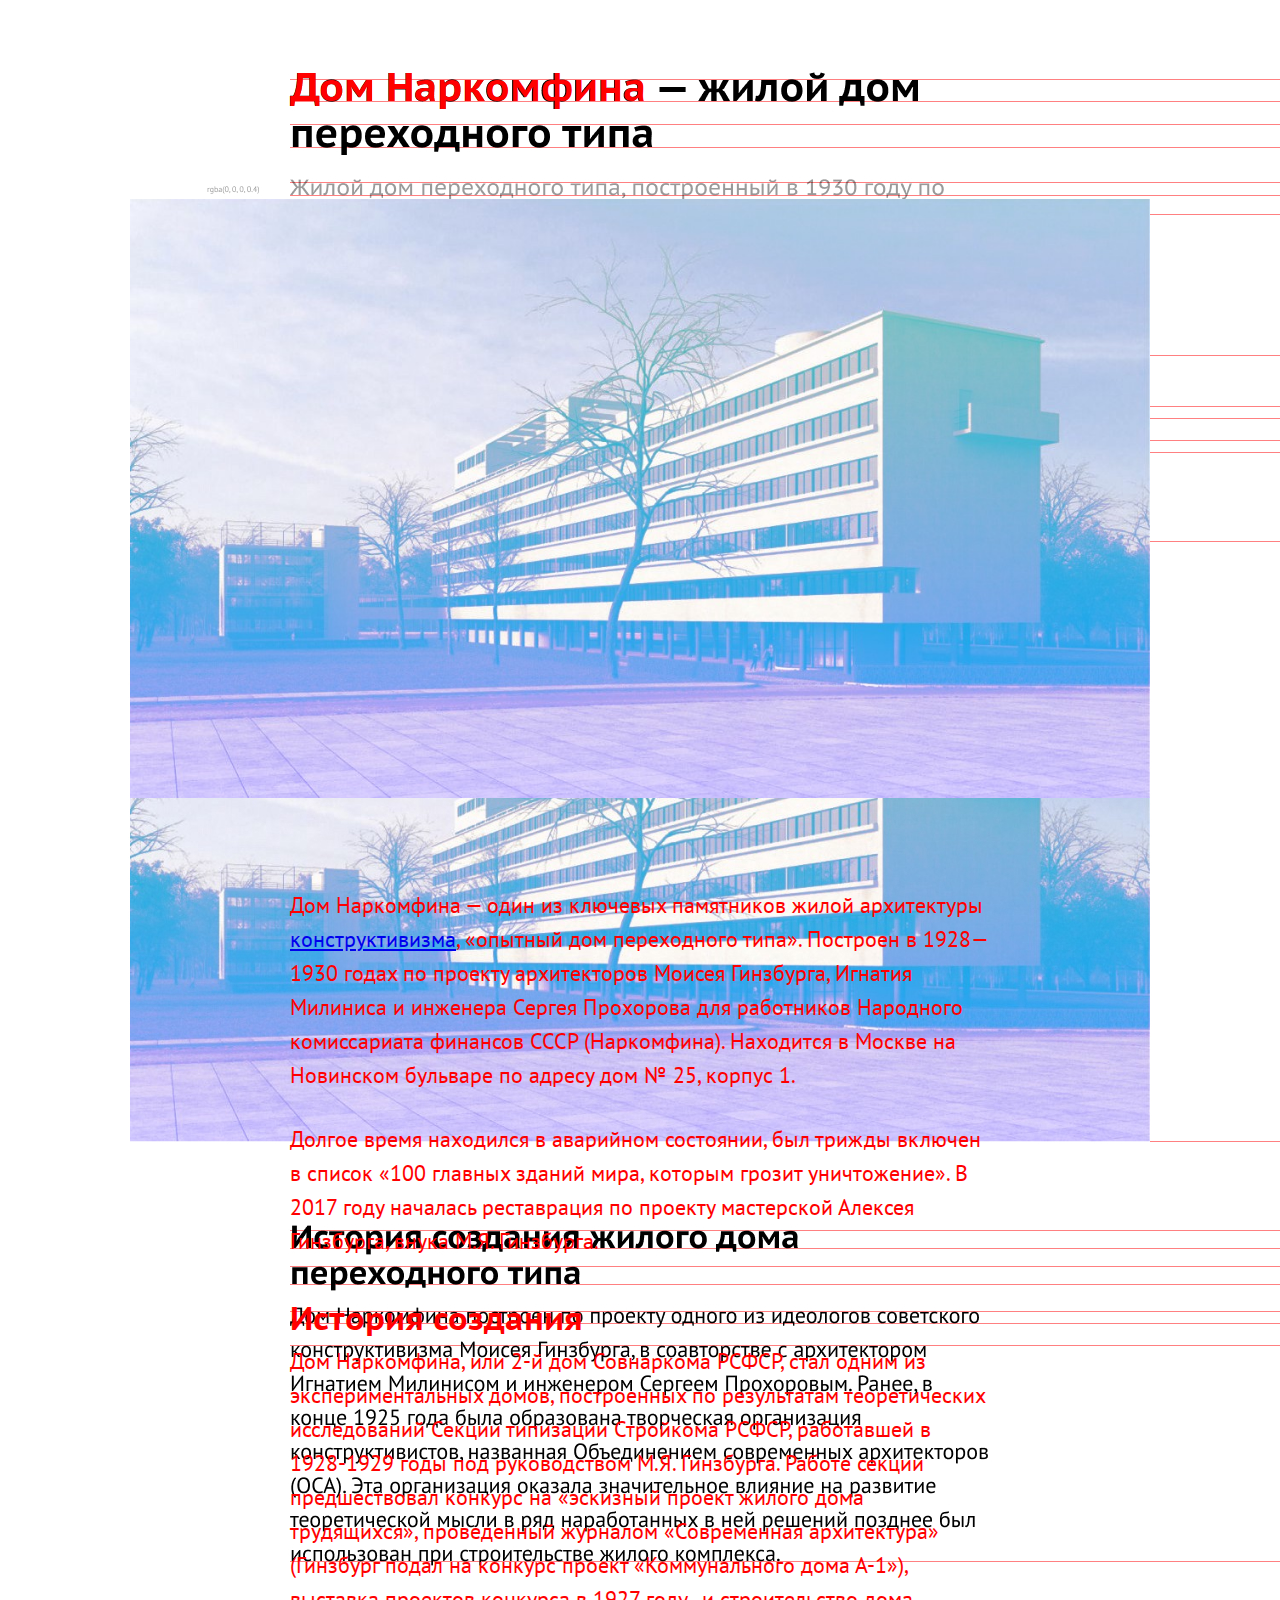
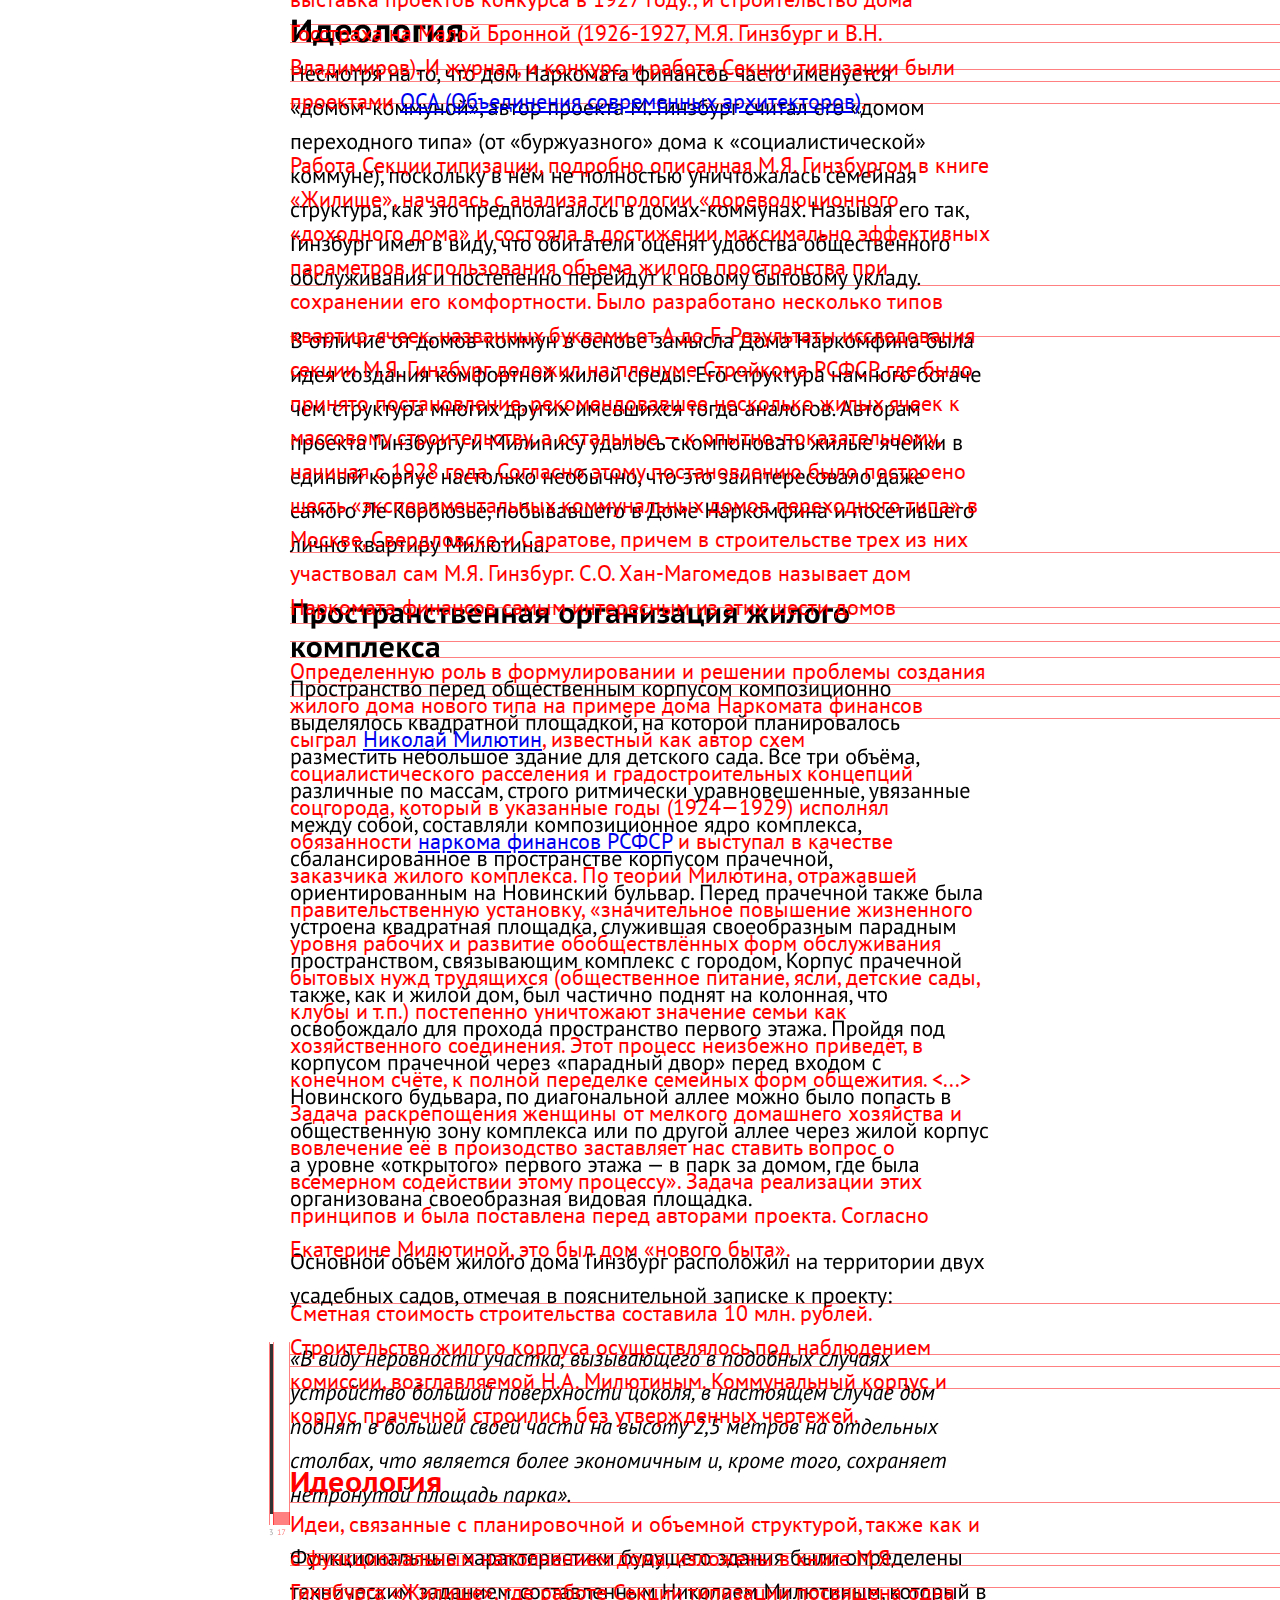
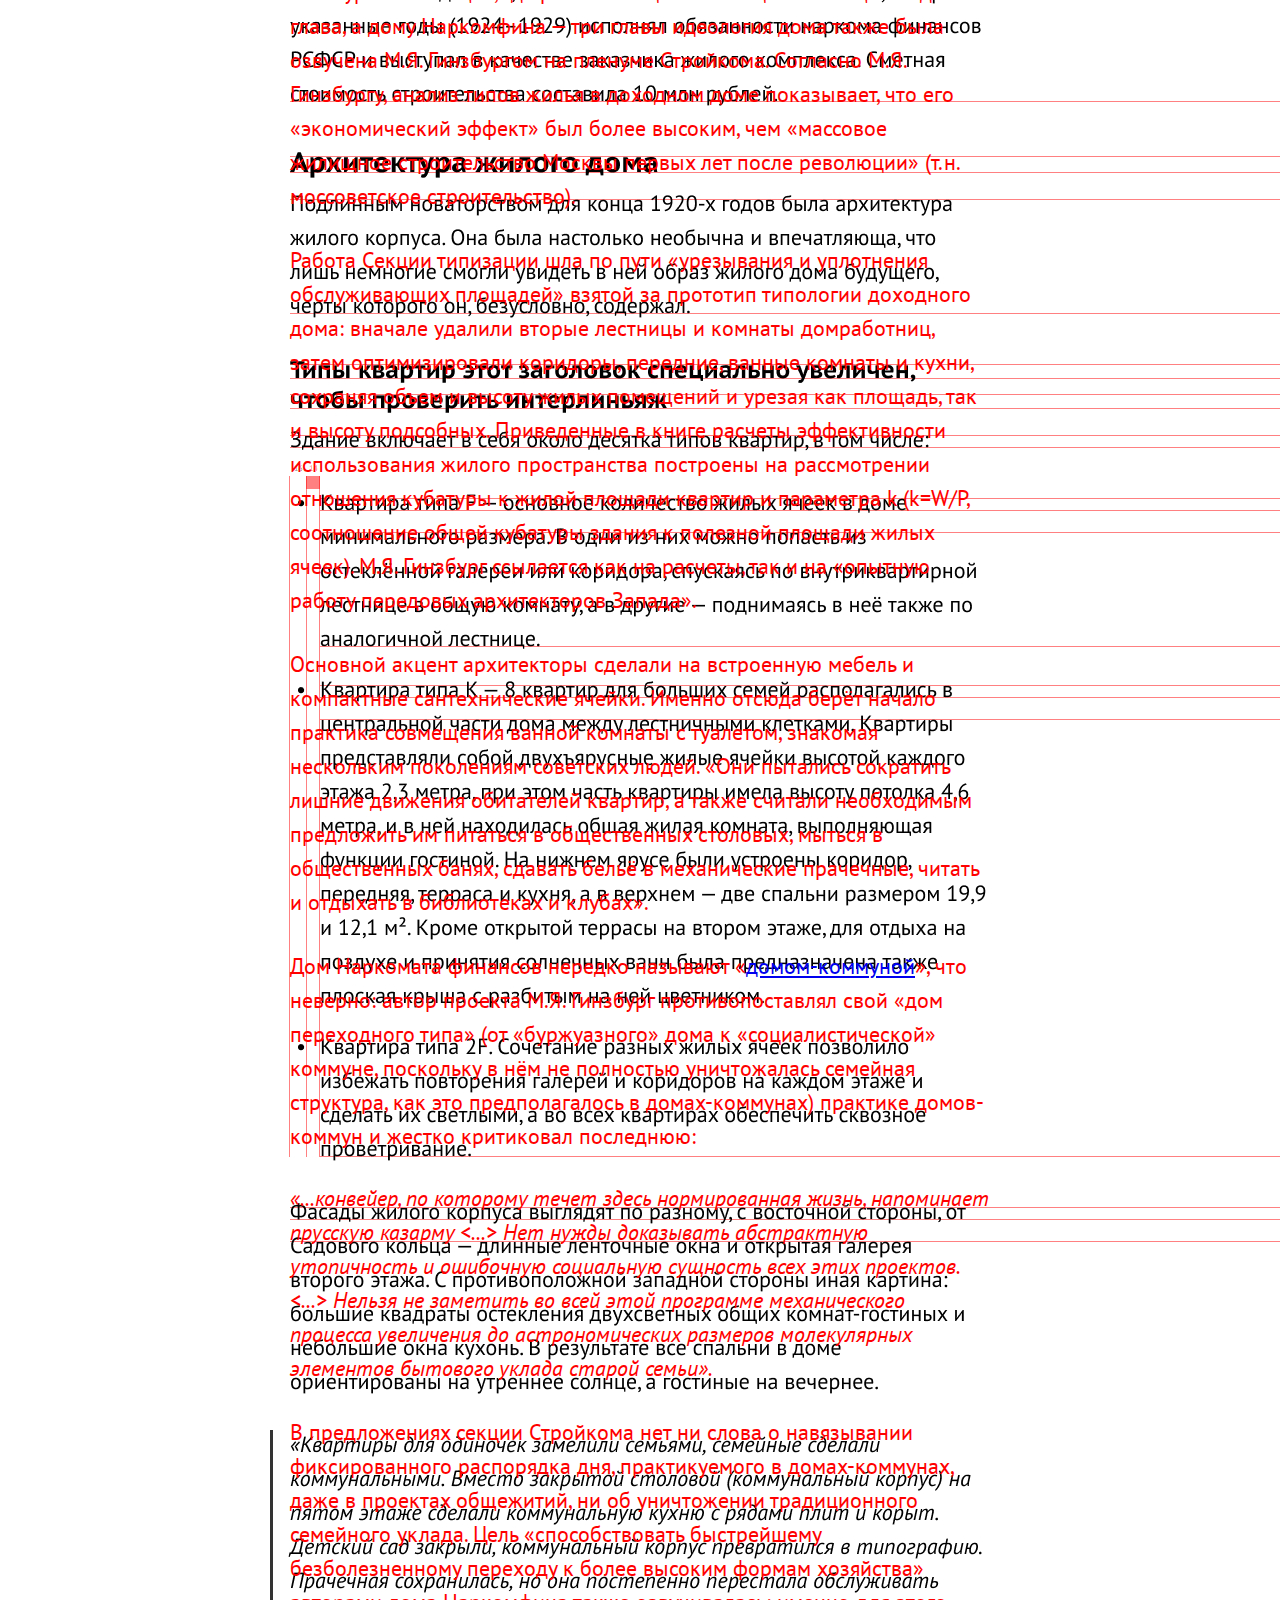
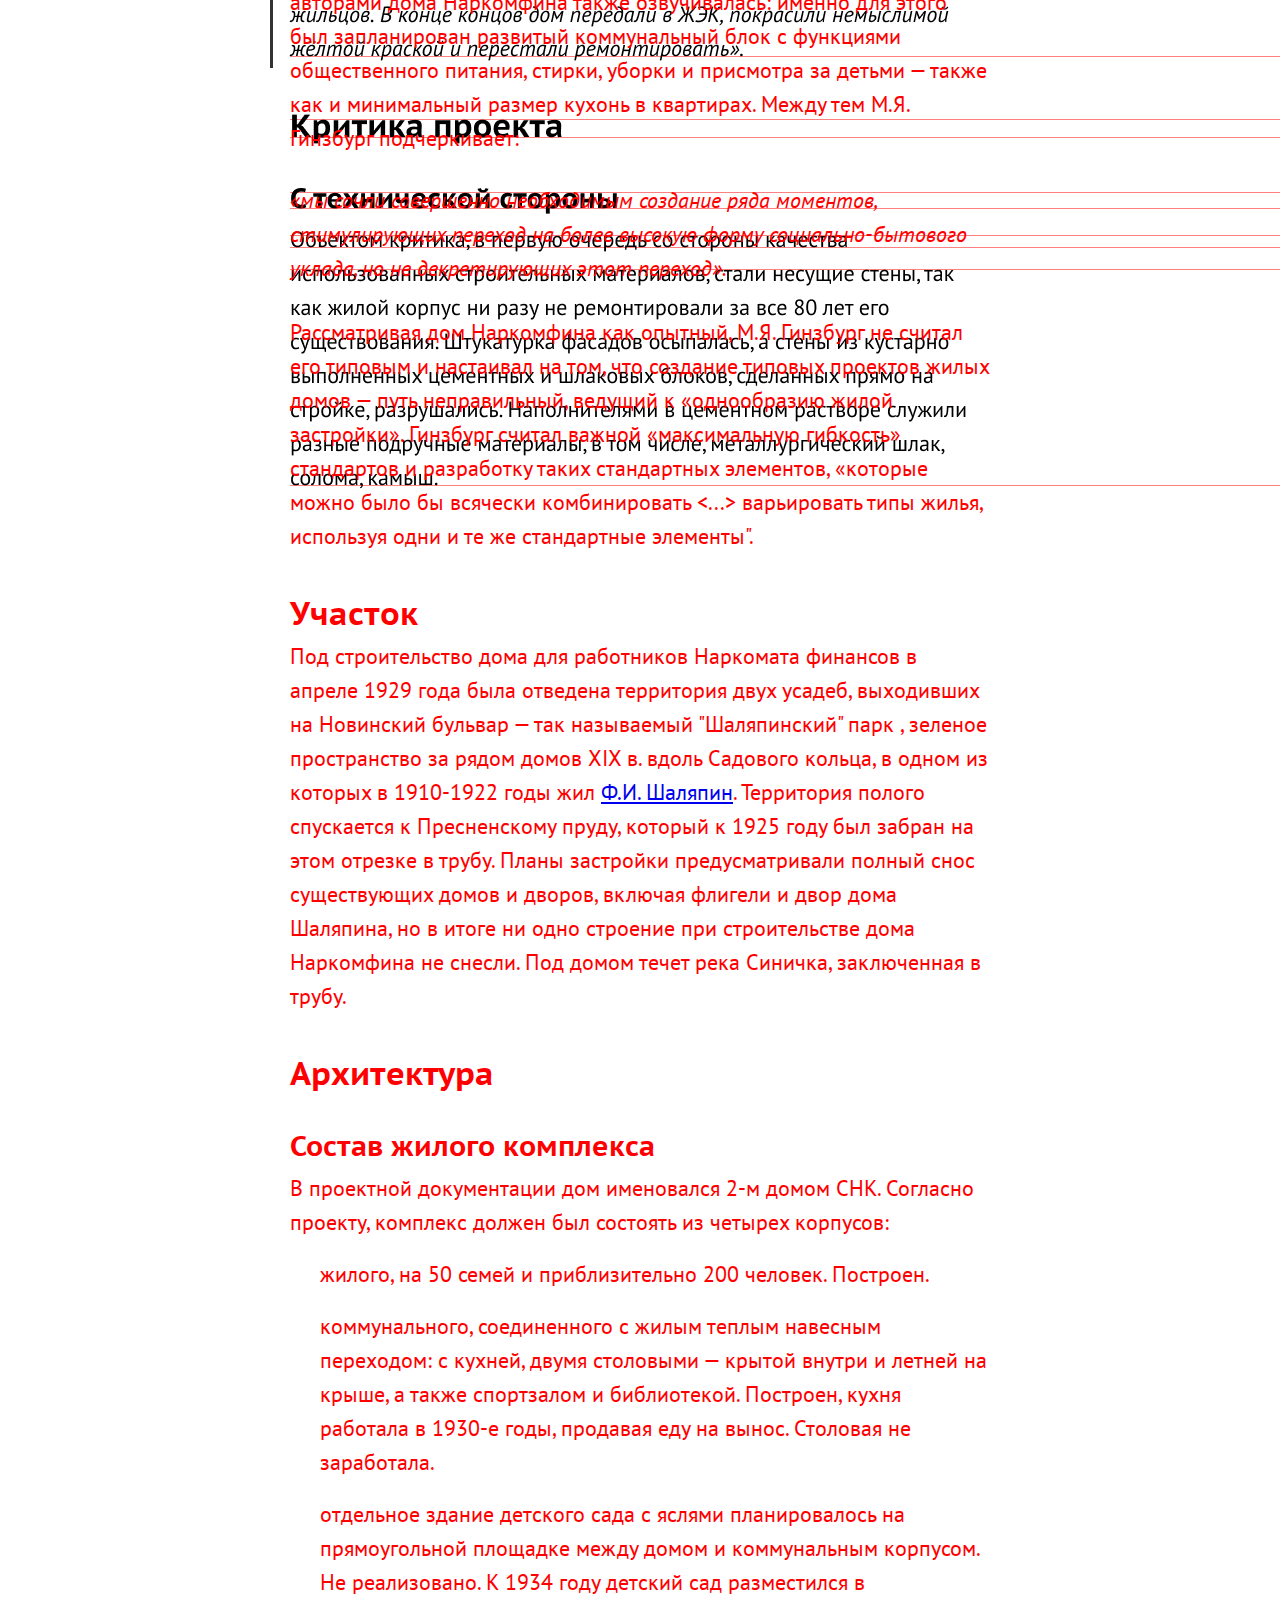
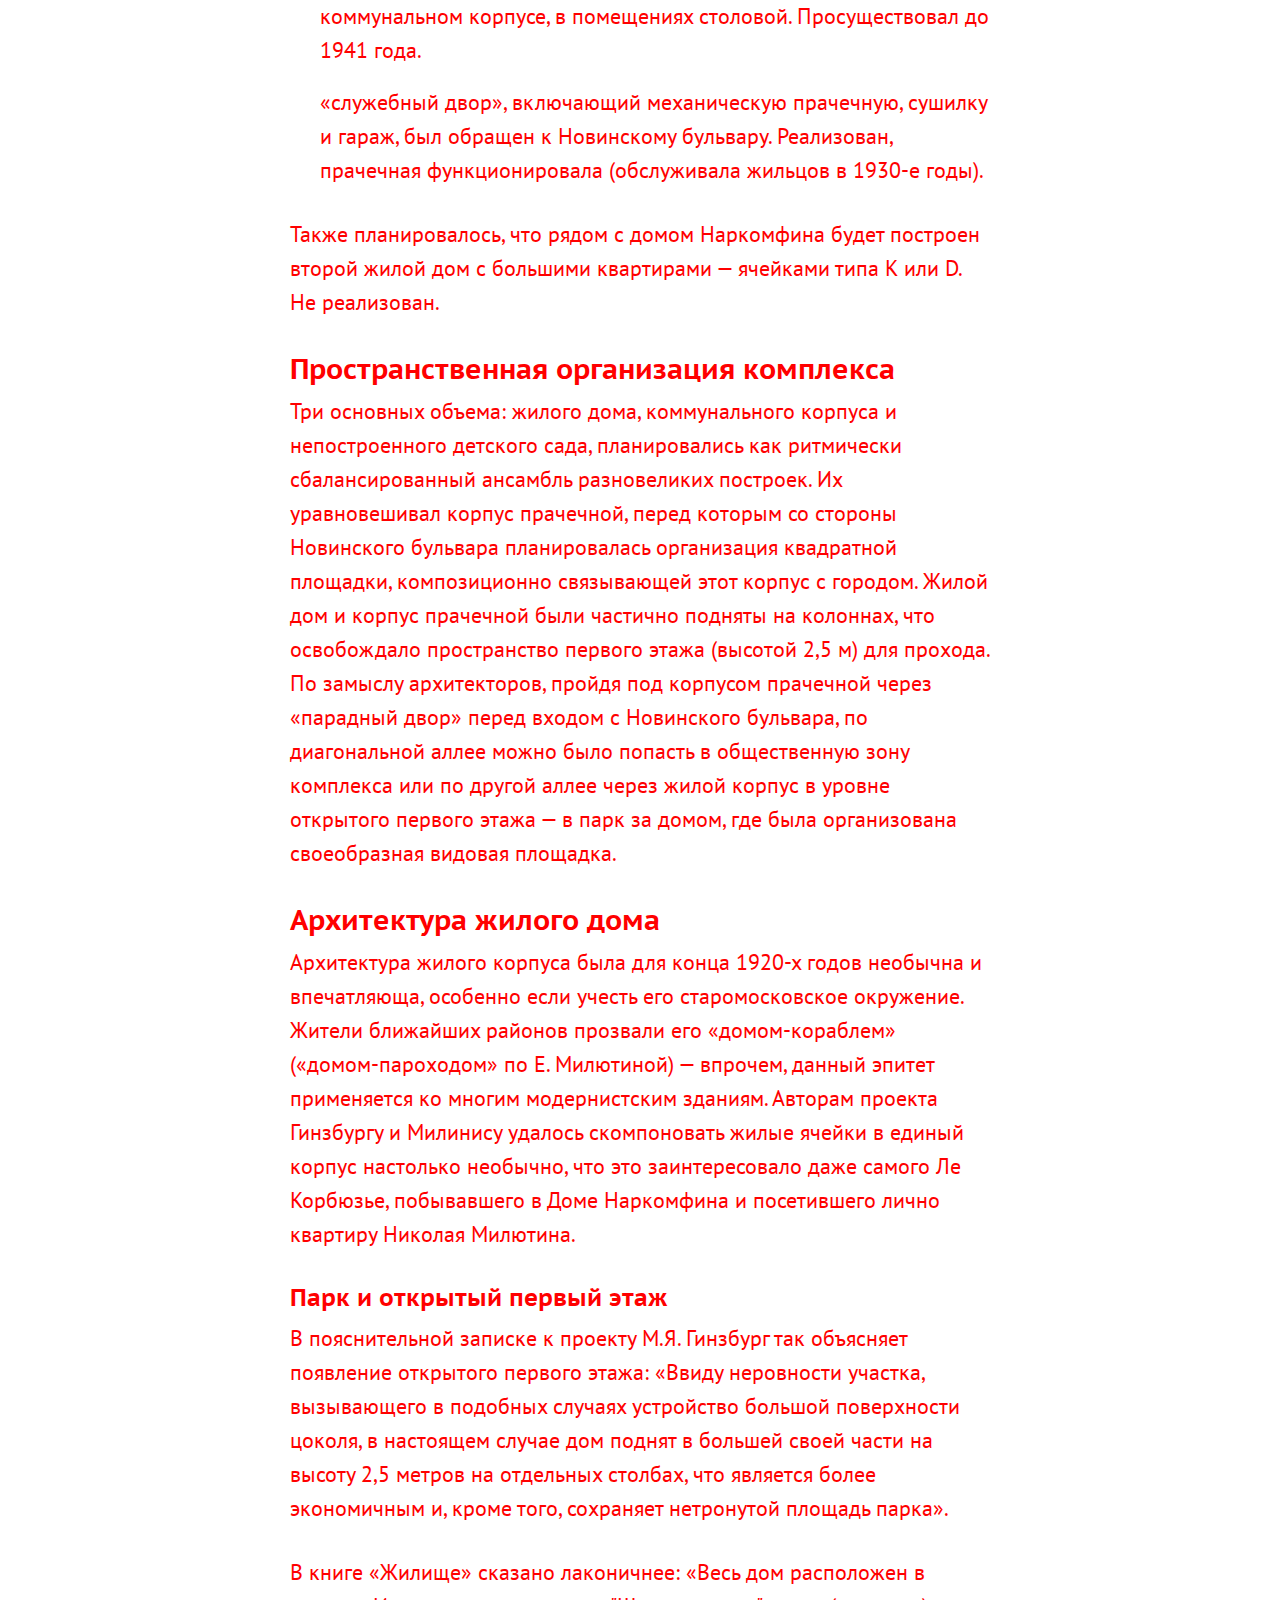
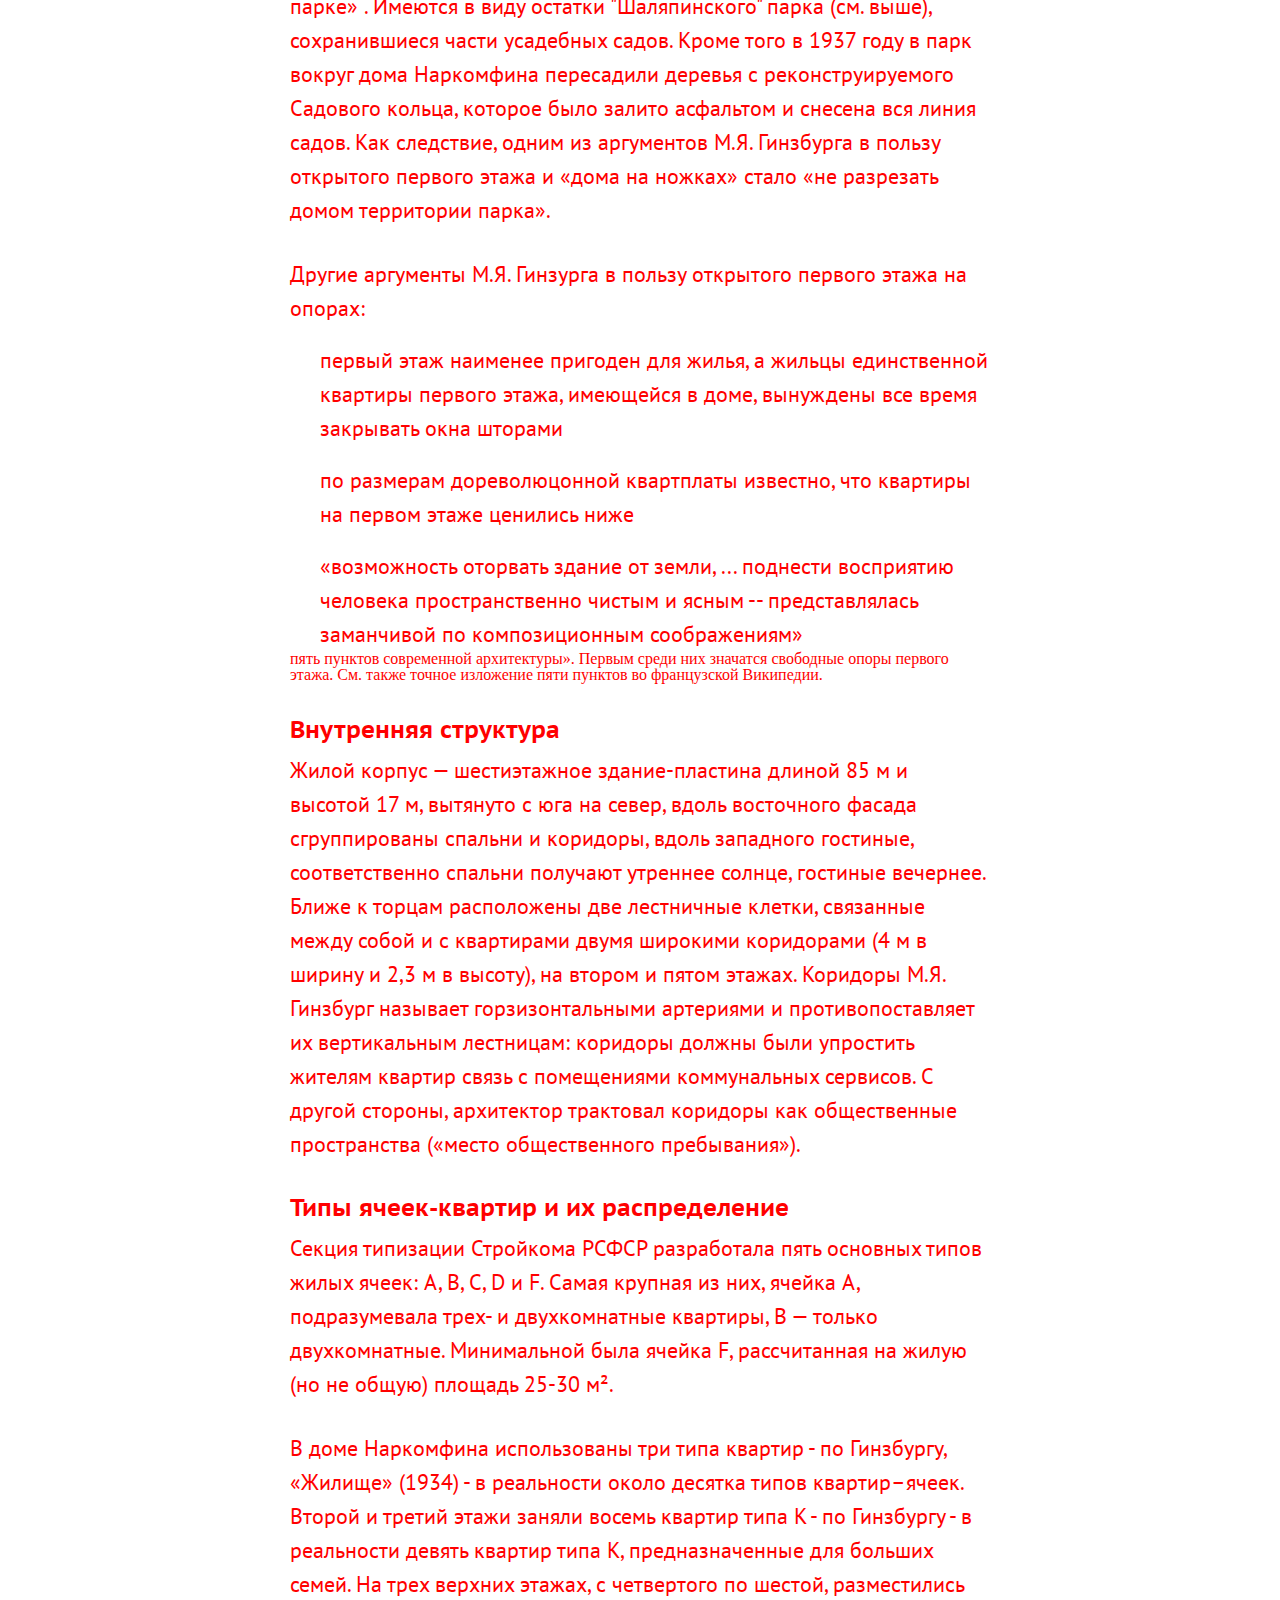
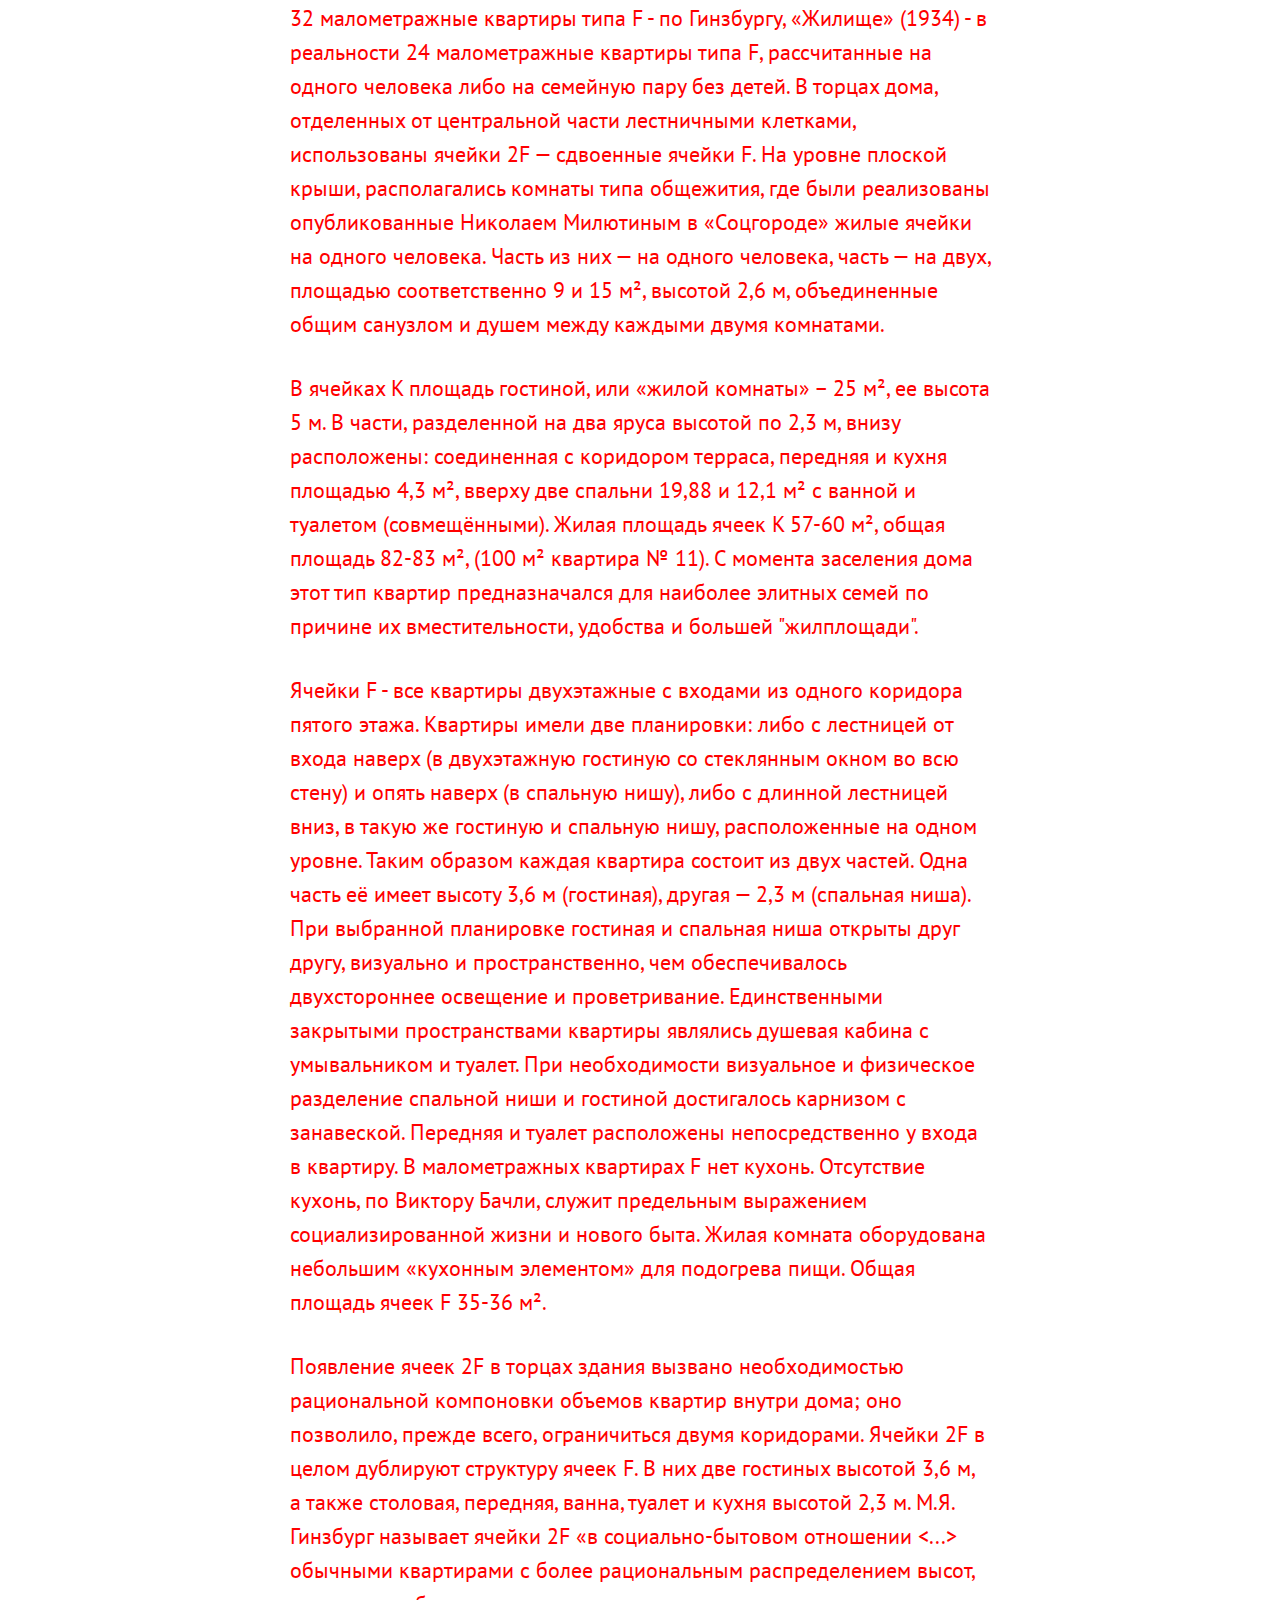
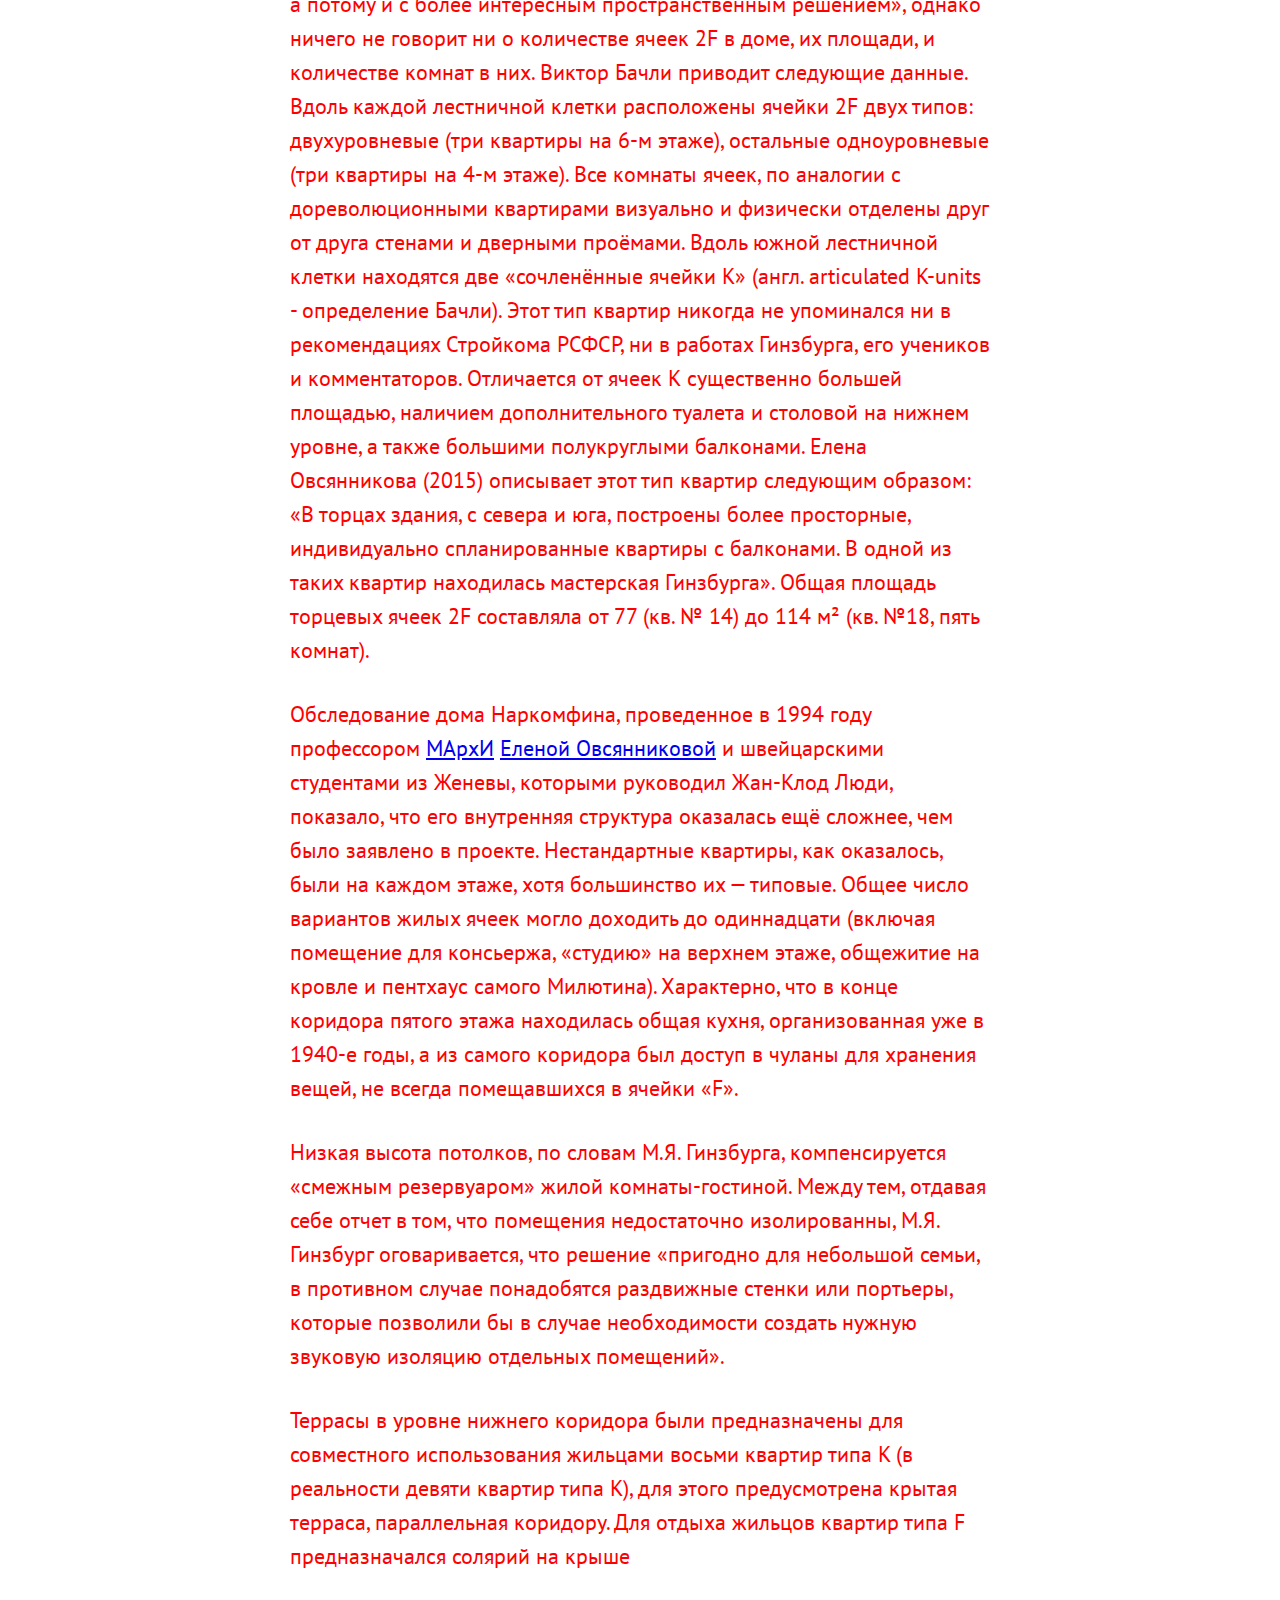
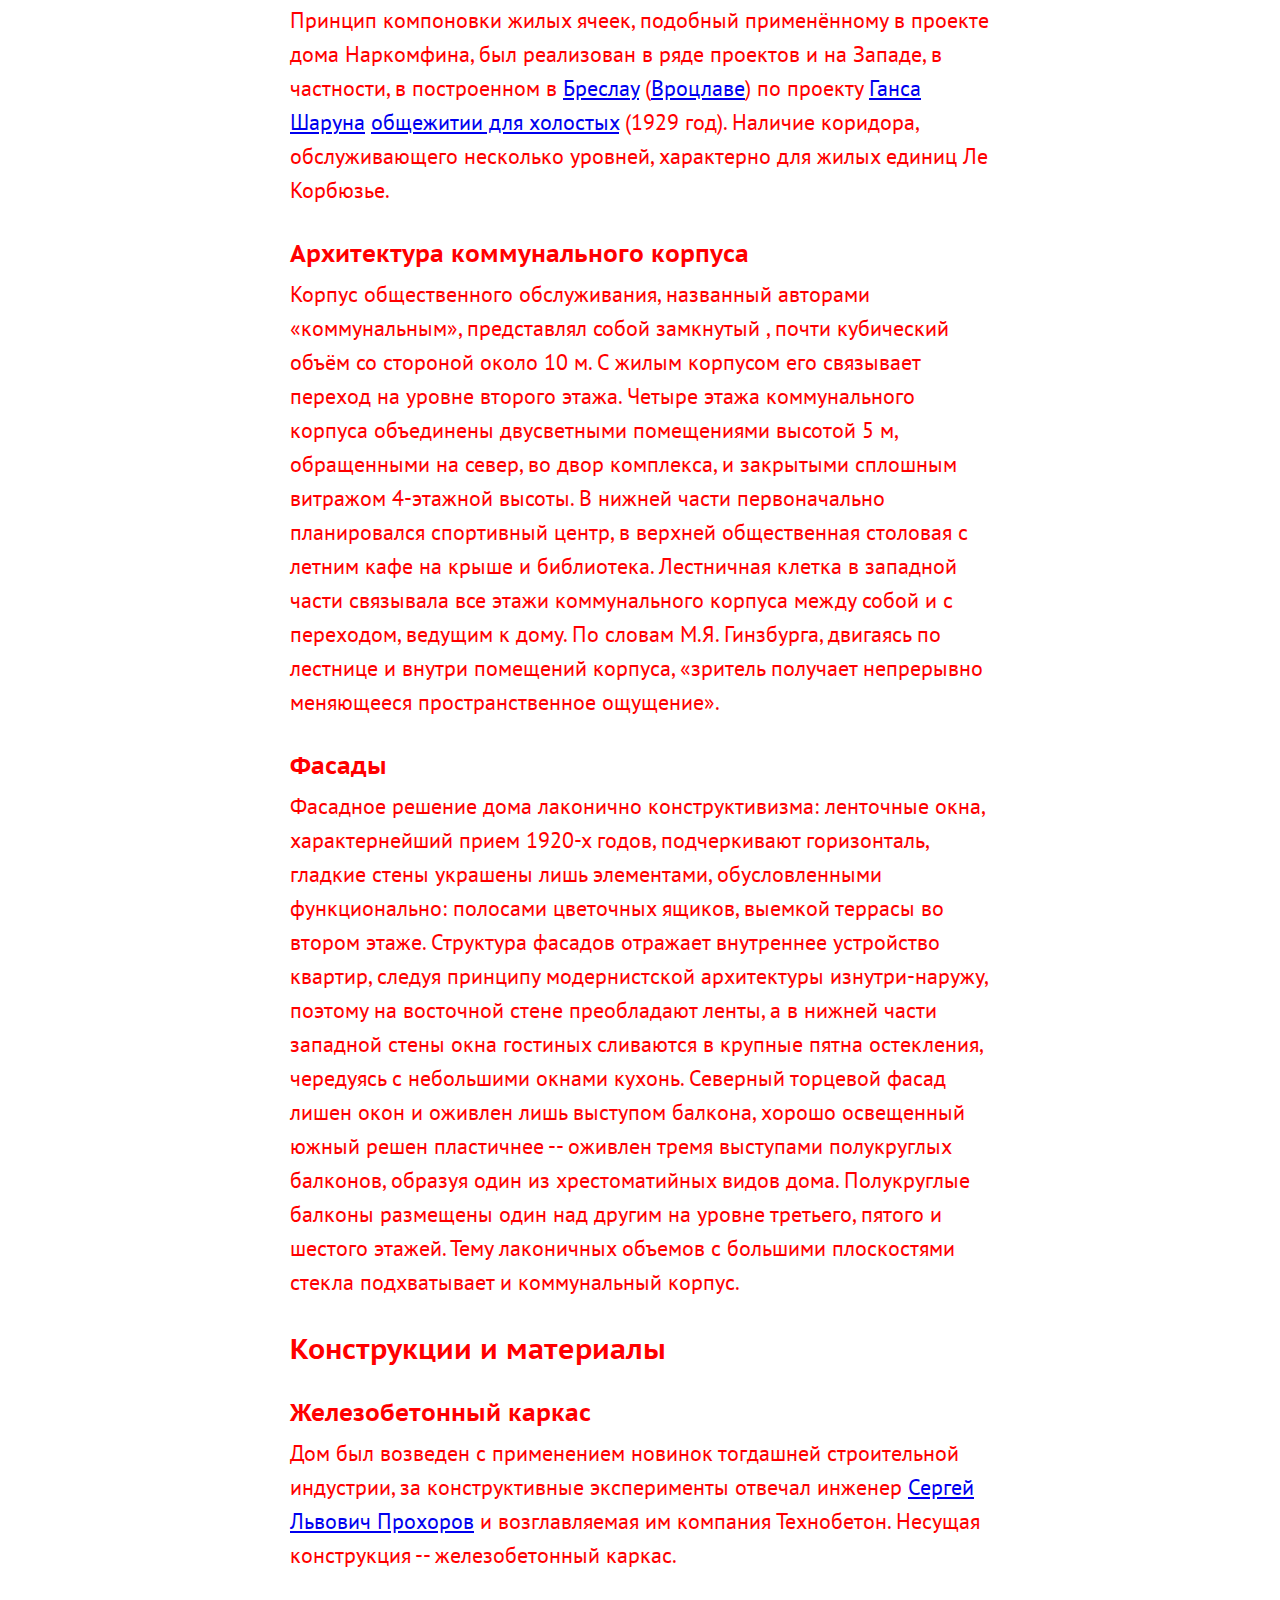
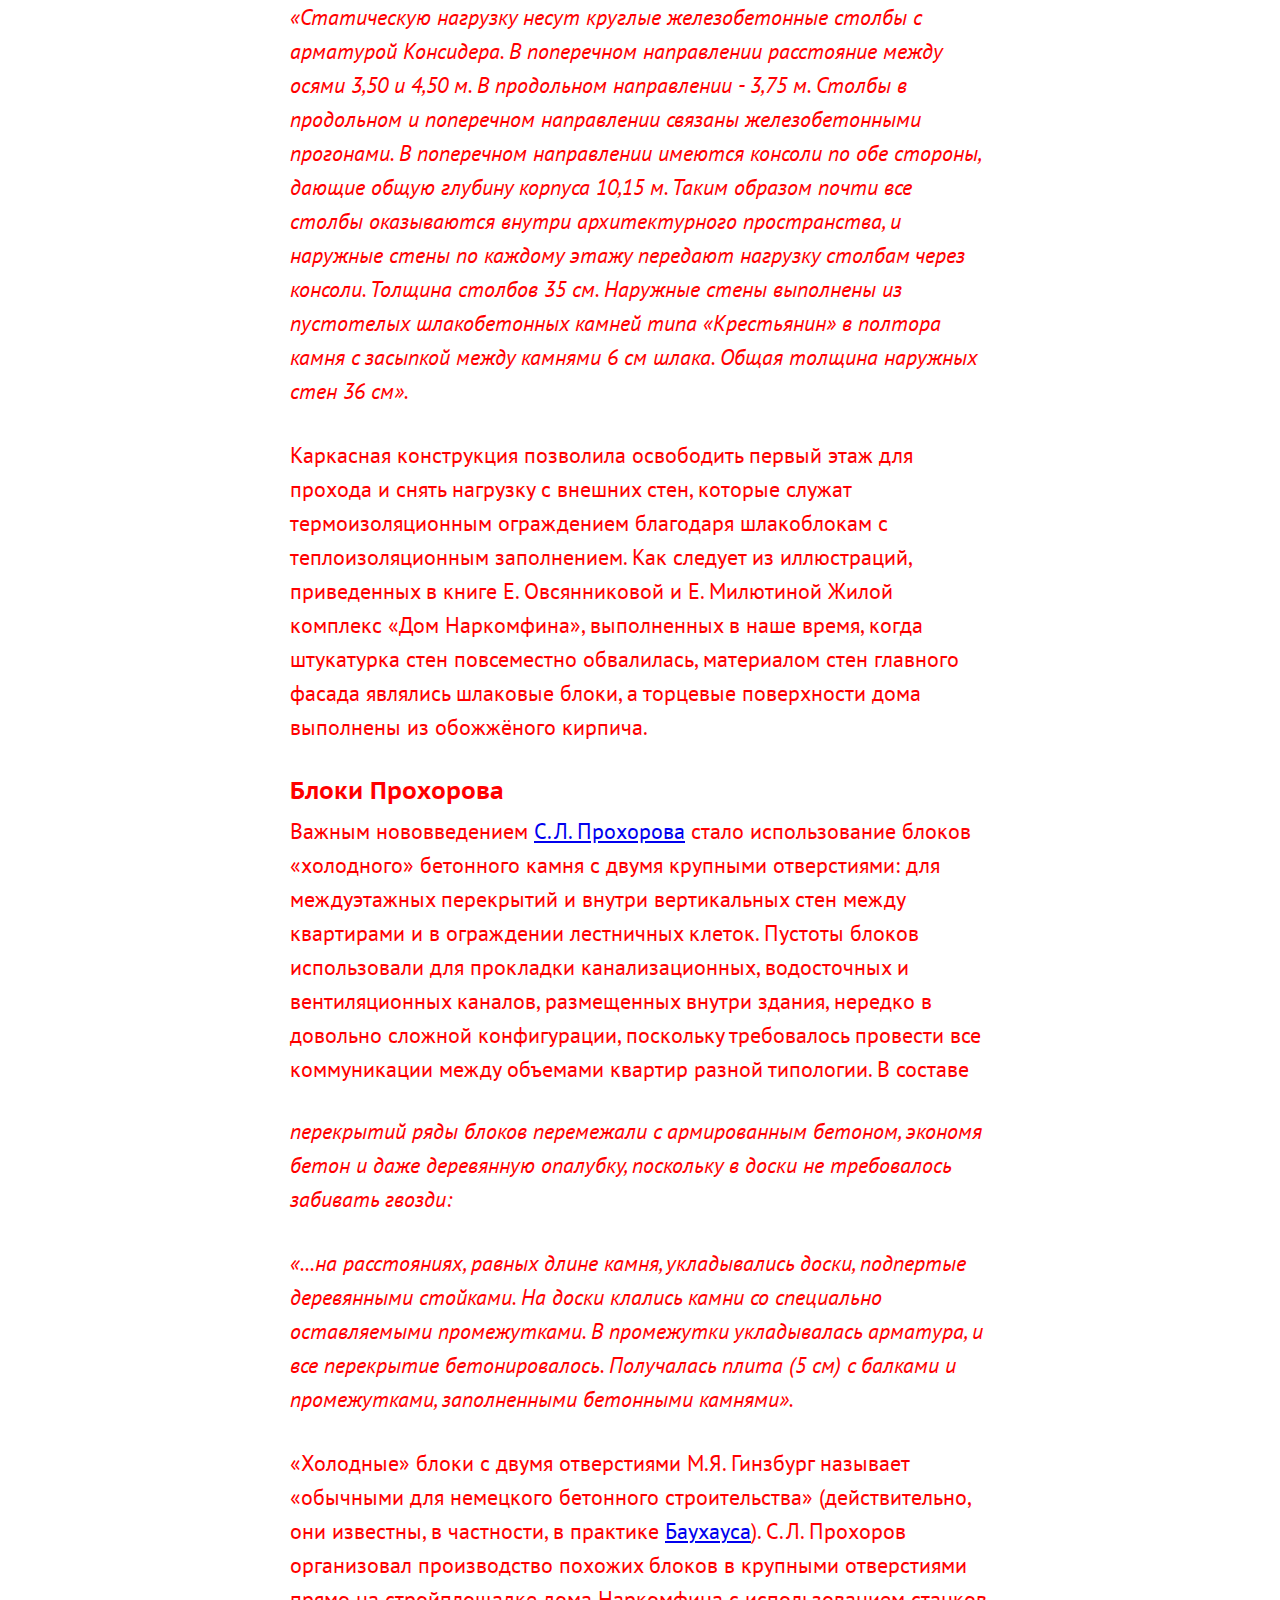
==== commit 5e844f59: "Homework 2" ====
--- a/index.html
+++ b/index.html
@@ -3,11 +3,14 @@
   <head>
     <meta charset="utf-8">
     <title>Дом Наркомфина</title>
+    <link rel="stylesheet" href="reset.css">
+    <link href="https://fonts.googleapis.com/css2?family=PT+Sans+Caption:wght@400;700&family=PT+Sans:ital,wght@0,400;0,700;1,400;1,700&display=swap" rel="stylesheet">
+    <link rel="stylesheet" href="style.css">
   </head>
   <body>
     <h1>Дом Наркомфина</h1>
 
-    <img src="narkomfin.jpg" alt="Дом Наркомфина" width="500">
+    <img src="narkomfin.jpg" alt="Дом Наркомфина">
 
     <p>Дом Наркомфина — один из ключевых памятников жилой архитектуры <a href="https://ru.wikipedia.org/wiki/%D0%9A%D0%BE%D0%BD%D1%81%D1%82%D1%80%D1%83%D0%BA%D1%82%D0%B8%D0%B2%D0%B8%D0%B7%D0%BC_(%D0%B8%D1%81%D0%BA%D1%83%D1%81%D1%81%D1%82%D0%B2%D0%BE)">конструктивизма</a>, «опытный дом переходного типа». Построен в 1928—1930 годах по проекту архитекторов Моисея Гинзбурга, Игнатия Милиниса и инженера Сергея Прохорова для работников Народного комиссариата финансов СССР (Наркомфина). Находится в Москве на Новинском бульваре по адресу дом № 25, корпус 1.</p>
     <p>Долгое время находился в аварийном состоянии, был трижды включен в список «100 главных зданий мира, которым грозит уничтожение». В 2017 году началась реставрация по проекту мастерской Алексея Гинзбурга, внука М.Я. Гинзбурга.</p>
@@ -25,7 +28,7 @@
     <p>Дом Наркомата финансов нередко называют «<a href="https://ru.wikipedia.org/wiki/%D0%94%D0%BE%D0%BC-%D0%BA%D0%BE%D0%BC%D0%BC%D1%83%D0%BD%D0%B0">домом-коммуной</a>», что неверно: автор проекта М.Я. Гинзбург противопоставлял свой «дом переходного типа» (от «буржуазного» дома к «социалистической» коммуне, поскольку в нём не полностью уничтожалась семейная структура, как это предполагалось в домах-коммунах) практике домов-коммун и жестко критиковал последнюю:</p>
     <blockquote cite="https://ru.wikipedia.org/wiki/%D0%94%D0%BE%D0%BC_%D0%9D%D0%B0%D1%80%D0%BA%D0%BE%D0%BC%D1%84%D0%B8%D0%BD%D0%B0">«...конвейер, по которому течет здесь нормированная жизнь, напоминает прусскую казарму <...> Нет нужды доказывать абстрактную утопичность и ошибочную социальную сущность всех этих проектов. <...> Нельзя не заметить во всей этой программе механического процесса увеличения до астрономических размеров молекулярных элементов бытового уклада старой семьи».</blockquote>
     <p>В предложениях секции Стройкома нет ни слова о навязывании фиксированного распорядка дня, практикуемого в домах-коммунах, даже в проектах общежитий, ни об уничтожении традиционного семейного уклада. Цель «способствовать быстрейшему безболезненному переходу к более высоким формам хозяйства» авторами дома Наркомфина также озвучивалась: именно для этого был запланирован развитый коммунальный блок с функциями общественного питания, стирки, уборки и присмотра за детьми — также как и минимальный размер кухонь в квартирах. Между тем М.Я. Гинзбург подчеркивает:</p>
-    <blockquote cite="https://ru.wikipedia.org/wiki/%D0%94%D0%BE%D0%BC_%D0%9D%D0%B0%D1%80%D0%BA%D0%BE%D0%BC%D1%84%D0%B8%D0%BD%D0%B0">«мы сочли совершенно необходимым создание ряда моментов, стимулирующих переход на более высокую форму социально-бытового уклада, но не декретирующих этот переход»[Комм. 1].</blockquote>
+    <blockquote cite="https://ru.wikipedia.org/wiki/%D0%94%D0%BE%D0%BC_%D0%9D%D0%B0%D1%80%D0%BA%D0%BE%D0%BC%D1%84%D0%B8%D0%BD%D0%B0">«мы сочли совершенно необходимым создание ряда моментов, стимулирующих переход на более высокую форму социально-бытового уклада, но не декретирующих этот переход».</blockquote>
     <p>Рассматривая дом Наркомфина как опытный, М.Я. Гинзбург не считал его типовым и настаивал на том, что создание типовых проектов жилых домов — путь неправильный, ведущий к «однообразию жилой застройки». Гинзбург считал важной «максимальную гибкость» стандартов и разработку таких стандартных элементов, «которые можно было бы всячески комбинировать <...> варьировать типы жилья, используя одни и те же стандартные элементы".</p>
 
     <h2>Участок</h2>
@@ -46,7 +49,7 @@
     <p>Три основных объема: жилого дома, коммунального корпуса и непостроенного детского сада, планировались как ритмически сбалансированный ансамбль разновеликих построек. Их уравновешивал корпус прачечной, перед которым со стороны Новинского бульвара планировалась организация квадратной площадки, композиционно связывающей этот корпус с городом. Жилой дом и корпус прачечной были частично подняты на колоннах, что освобождало пространство первого этажа (высотой 2,5 м) для прохода. По замыслу архитекторов, пройдя под корпусом прачечной через «парадный двор» перед входом с Новинского бульвара, по диагональной аллее можно было попасть в общественную зону комплекса или по другой аллее через жилой корпус в уровне открытого первого этажа — в парк за домом, где была организована своеобразная видовая площадка.</p>
 
     <h3>Архитектура жилого дома</h3>
-    <p>Архитектура жилого корпуса была для конца 1920-х годов необычна и впечатляюща, особенно если учесть его старомосковское окружение[Комм. 2]. Жители ближайших районов прозвали его «домом-кораблем» («домом-пароходом» по Е. Милютиной) — впрочем, данный эпитет применяется ко многим модернистским зданиям. Авторам проекта Гинзбургу и Милинису удалось скомпоновать жилые ячейки в единый корпус настолько необычно, что это заинтересовало даже самого Ле Корбюзье, побывавшего в Доме Наркомфина и посетившего лично квартиру Николая Милютина.</p>
+    <p>Архитектура жилого корпуса была для конца 1920-х годов необычна и впечатляюща, особенно если учесть его старомосковское окружение. Жители ближайших районов прозвали его «домом-кораблем» («домом-пароходом» по Е. Милютиной) — впрочем, данный эпитет применяется ко многим модернистским зданиям. Авторам проекта Гинзбургу и Милинису удалось скомпоновать жилые ячейки в единый корпус настолько необычно, что это заинтересовало даже самого Ле Корбюзье, побывавшего в Доме Наркомфина и посетившего лично квартиру Николая Милютина.</p>
 
     <h4>Парк и открытый первый этаж</h4>
     <p>В пояснительной записке к проекту М.Я. Гинзбург так объясняет появление открытого первого этажа: «Ввиду неровности участка, вызывающего в подобных случаях устройство большой поверхности цоколя, в настоящем случае дом поднят в большей своей части на высоту 2,5 метров на отдельных столбах, что является более экономичным и, кроме того, сохраняет нетронутой площадь парка».</p>
@@ -56,7 +59,7 @@
       <li>первый этаж наименее пригоден для жилья, а жильцы единственной квартиры первого этажа, имеющейся в доме, вынуждены все время закрывать окна шторами</li>
       <li>по размерам дореволюцонной квартплаты известно, что квартиры на первом этаже ценились ниже</li>
       <li>«возможность оторвать здание от земли, ... поднести восприятию человека пространственно чистым и ясным -- представлялась заманчивой по композиционным соображениям»</li>
-      <liдома на ножках были трендом конца 1920-х годов[где?]. В 1927 году Ле Корбюзье опубликовал в журнале L&#39Esprit Nouveau свои «<a href="https://ru.wikipedia.org/wiki/%D0%9F%D1%8F%D1%82%D1%8C_%D0%BE%D1%82%D0%BF%D1%80%D0%B0%D0%B2%D0%BD%D1%8B%D1%85_%D1%82%D0%BE%D1%87%D0%B5%D0%BA_%D1%81%D0%BE%D0%B2%D1%80%D0%B5%D0%BC%D0%B5%D0%BD%D0%BD%D0%BE%D0%B9_%D0%B0%D1%80%D1%85%D0%B8%D1%82%D0%B5%D0%BA%D1%82%D1%83%D1%80%D1%8B">пять пунктов современной архитектуры</a>». Первым среди них значатся свободные опоры первого этажа. См. также точное изложение пяти пунктов во французской Википедии.</li>
+      <liдома на ножках были трендом конца 1920-х годов. В 1927 году Ле Корбюзье опубликовал в журнале L&#39Esprit Nouveau свои «<a href="https://ru.wikipedia.org/wiki/%D0%9F%D1%8F%D1%82%D1%8C_%D0%BE%D1%82%D0%BF%D1%80%D0%B0%D0%B2%D0%BD%D1%8B%D1%85_%D1%82%D0%BE%D1%87%D0%B5%D0%BA_%D1%81%D0%BE%D0%B2%D1%80%D0%B5%D0%BC%D0%B5%D0%BD%D0%BD%D0%BE%D0%B9_%D0%B0%D1%80%D1%85%D0%B8%D1%82%D0%B5%D0%BA%D1%82%D1%83%D1%80%D1%8B">пять пунктов современной архитектуры</a>». Первым среди них значатся свободные опоры первого этажа. См. также точное изложение пяти пунктов во французской Википедии.</li>
     </ol>
 
     <h4>Внутренняя структура</h4>
@@ -71,7 +74,7 @@
     <p>Появление ячеек 2F в торцах здания вызвано необходимостью рациональной компоновки объемов квартир внутри дома; оно позволило, прежде всего, ограничиться двумя коридорами. Ячейки 2F в целом дублируют структуру ячеек F. В них две гостиных высотой 3,6 м, а также столовая, передняя, ванна, туалет и кухня высотой 2,3 м. М.Я. Гинзбург называет ячейки 2F «в социально-бытовом отношении <...> обычными квартирами с более рациональным распределением высот, а потому и с более интересным пространственным решением», однако ничего не говорит ни о количестве ячеек 2F в доме, их площади, и количестве комнат в них. Виктор Бачли приводит следующие данные. Вдоль каждой лестничной клетки расположены ячейки 2F двух типов: двухуровневые (три квартиры на 6-м этаже), остальные одноуровневые (три квартиры на 4-м этаже). Все комнаты ячеек, по аналогии с дореволюционными квартирами визуально и физически отделены друг от друга стенами и дверными проёмами. Вдоль южной лестничной клетки находятся две «сочленённые ячейки К» (англ. articulated K-units - определение Бачли). Этот тип квартир никогда не упоминался ни в рекомендациях Стройкома РСФСР, ни в работах Гинзбурга, его учеников и комментаторов. Отличается от ячеек К существенно большей площадью, наличием дополнительного туалета и столовой на нижнем уровне, а также большими полукруглыми балконами. Елена Овсянникова (2015) описывает этот тип квартир следующим образом: «В торцах здания, с севера и юга, построены более просторные, индивидуально спланированные квартиры с балконами. В одной из таких квартир находилась мастерская Гинзбурга». Общая площадь торцевых ячеек 2F составляла от 77 (кв. № 14) до 114 м² (кв. №18, пять комнат).</p>
     <p>Обследование дома Наркомфина, проведенное в 1994 году профессором <a href="https://ru.wikipedia.org/wiki/%D0%9C%D0%BE%D1%81%D0%BA%D0%BE%D0%B2%D1%81%D0%BA%D0%B8%D0%B9_%D0%B0%D1%80%D1%85%D0%B8%D1%82%D0%B5%D0%BA%D1%82%D1%83%D1%80%D0%BD%D1%8B%D0%B9_%D0%B8%D0%BD%D1%81%D1%82%D0%B8%D1%82%D1%83%D1%82_(%D0%B3%D0%BE%D1%81%D1%83%D0%B4%D0%B0%D1%80%D1%81%D1%82%D0%B2%D0%B5%D0%BD%D0%BD%D0%B0%D1%8F_%D0%B0%D0%BA%D0%B0%D0%B4%D0%B5%D0%BC%D0%B8%D1%8F)">МАрхИ</a> <a href="https://ru.wikipedia.org/wiki/%D0%9E%D0%B2%D1%81%D1%8F%D0%BD%D0%BD%D0%B8%D0%BA%D0%BE%D0%B2%D0%B0,_%D0%95%D0%BB%D0%B5%D0%BD%D0%B0_%D0%91%D0%BE%D1%80%D0%B8%D1%81%D0%BE%D0%B2%D0%BD%D0%B0">Еленой Овсянниковой</a> и швейцарскими студентами из Женевы, которыми руководил Жан-Клод Люди, показало, что его внутренняя структура оказалась ещё сложнее, чем было заявлено в проекте. Нестандартные квартиры, как оказалось, были на каждом этаже, хотя большинство их — типовые. Общее число вариантов жилых ячеек могло доходить до одиннадцати (включая помещение для консьержа, «студию» на верхнем этаже, общежитие на кровле и пентхаус самого Милютина). Характерно, что в конце коридора пятого этажа находилась общая кухня, организованная уже в 1940-е годы, а из самого коридора был доступ в чуланы для хранения вещей, не всегда помещавшихся в ячейки «F».</p>
     <p>Низкая высота потолков, по словам М.Я. Гинзбурга, компенсируется «смежным резервуаром» жилой комнаты-гостиной. Между тем, отдавая себе отчет в том, что помещения недостаточно изолированны, М.Я. Гинзбург оговаривается, что решение «пригодно для небольшой семьи, в противном случае понадобятся раздвижные стенки или портьеры, которые позволили бы в случае необходимости создать нужную звуковую изоляцию отдельных помещений».</p>
-    <p>Террасы в уровне нижнего коридора были предназначены для совместного использования жильцами восьми квартир типа K (в реальности девяти квартир типа К), для этого предусмотрена крытая терраса, параллельная коридору. Для отдыха жильцов квартир типа F предназначался солярий на крыше [26</p>
+    <p>Террасы в уровне нижнего коридора были предназначены для совместного использования жильцами восьми квартир типа K (в реальности девяти квартир типа К), для этого предусмотрена крытая терраса, параллельная коридору. Для отдыха жильцов квартир типа F предназначался солярий на крыше</p>
     <p>Принцип компоновки жилых ячеек, подобный применённому в проекте дома Наркомфина, был реализован в ряде проектов и на Западе, в частности, в построенном в <a href="https://de.wikipedia.org/wiki/Werkbundsiedlung_Breslau">Бреслау</a> (<a href="https://ru.wikipedia.org/wiki/%D0%92%D1%80%D0%BE%D1%86%D0%BB%D0%B0%D0%B2">Вроцлаве</a>) по проекту <a href="https://ru.wikipedia.org/wiki/%D0%A8%D0%B0%D1%80%D1%83%D0%BD,_%D0%93%D0%B0%D0%BD%D1%81_%D0%91%D0%B5%D1%80%D0%BD%D1%85%D0%B0%D1%80%D0%B4">Ганса Шаруна</a> <a href="https://de.wikipedia.org/wiki/Ledigenheim">общежитии для холостых</a> (1929 год). Наличие коридора, обслуживающего несколько уровней, характерно для жилых единиц Ле Корбюзье.</p>
 
     <h4>Архитектура коммунального корпуса</h4>
@@ -111,14 +114,14 @@
     </ol>
 
     <h4>Цвет</h4>
-    <p>Эксперименты с цветом в доме Наркомфина стали продолжением опытов, начатых М.Я. Гинзбургом в архитектурной комнате бывшего МВТУ (сейчас <a href="https://ru.wikipedia.org/wiki/%D0%9C%D0%BE%D1%81%D0%BA%D0%BE%D0%B2%D1%81%D0%BA%D0%B8%D0%B9_%D0%B3%D0%BE%D1%81%D1%83%D0%B4%D0%B0%D1%80%D1%81%D1%82%D0%B2%D0%B5%D0%BD%D0%BD%D1%8B%D0%B9_%D1%82%D0%B5%D1%85%D0%BD%D0%B8%D1%87%D0%B5%D1%81%D0%BA%D0%B8%D0%B9_%D1%83%D0%BD%D0%B8%D0%B2%D0%B5%D1%80%D1%81%D0%B8%D1%82%D0%B5%D1%82_%D0%B8%D0%BC%D0%B5%D0%BD%D0%B8_%D0%9D._%D0%AD._%D0%91%D0%B0%D1%83%D0%BC%D0%B0%D0%BD%D0%B0">МГТУ им. Н.Э. Баумана</a>) и признанных автором не очень удачными: "длительное пребывание в этой комнате утомляло". Работой по подбору цветовых решений квартир дома Наркомфина руководил художник из <a href="https://ru.wikipedia.org/wiki/%D0%91%D0%B0%D1%83%D1%85%D0%B0%D1%83%D1%81">Баухауса</a> профессор <a href="https://de.wikipedia.org/wiki/Hinnerk_Scheper">Хиннерк Шепер</a> . Стены в квартирах не оклеивали обоями, а гладко окрашивали — теплые гаммы колеров для одних квартир и холодные для других. В квартирах теплой гаммы для потолка была выбрана светлая охра, для стен лимонно-желтый. В холодной гамме для потолка использовали голубой оттенок брауншвейг, стены же были голубоватого и зеленоватого оттенков[Комм. 3]. В обоих случаях была выбрана менее интенсивная гамма, чем в опыте с комнатой МВТУ.</p>
+    <p>Эксперименты с цветом в доме Наркомфина стали продолжением опытов, начатых М.Я. Гинзбургом в архитектурной комнате бывшего МВТУ (сейчас <a href="https://ru.wikipedia.org/wiki/%D0%9C%D0%BE%D1%81%D0%BA%D0%BE%D0%B2%D1%81%D0%BA%D0%B8%D0%B9_%D0%B3%D0%BE%D1%81%D1%83%D0%B4%D0%B0%D1%80%D1%81%D1%82%D0%B2%D0%B5%D0%BD%D0%BD%D1%8B%D0%B9_%D1%82%D0%B5%D1%85%D0%BD%D0%B8%D1%87%D0%B5%D1%81%D0%BA%D0%B8%D0%B9_%D1%83%D0%BD%D0%B8%D0%B2%D0%B5%D1%80%D1%81%D0%B8%D1%82%D0%B5%D1%82_%D0%B8%D0%BC%D0%B5%D0%BD%D0%B8_%D0%9D._%D0%AD._%D0%91%D0%B0%D1%83%D0%BC%D0%B0%D0%BD%D0%B0">МГТУ им. Н.Э. Баумана</a>) и признанных автором не очень удачными: "длительное пребывание в этой комнате утомляло". Работой по подбору цветовых решений квартир дома Наркомфина руководил художник из <a href="https://ru.wikipedia.org/wiki/%D0%91%D0%B0%D1%83%D1%85%D0%B0%D1%83%D1%81">Баухауса</a> профессор <a href="https://de.wikipedia.org/wiki/Hinnerk_Scheper">Хиннерк Шепер</a> . Стены в квартирах не оклеивали обоями, а гладко окрашивали — теплые гаммы колеров для одних квартир и холодные для других. В квартирах теплой гаммы для потолка была выбрана светлая охра, для стен лимонно-желтый. В холодной гамме для потолка использовали голубой оттенок брауншвейг, стены же были голубоватого и зеленоватого оттенков. В обоих случаях была выбрана менее интенсивная гамма, чем в опыте с комнатой МВТУ.</p>
     <p>"Опыты показали, что теплая гамма пространственно ограничивает объем: холодная же, наоборот, как бы расширяет помещение", - пишет М.Я. Гинзбург. Вывод, сделанный архитекторами из экспериментальной раскраски интерьеров - следует быть чрезвычайно осторожным в выборе цвета, а яркий цвет уместен на потолке, куда мы смотрим не так часто: поэтому основной, более яркий тон в окраске квартир дома Наркомфина применялся именно на потолках.</p>
-    <p>Цвет также был использован для облегчения навигации: так, расположенные двери верхних и нижних ячеек F были для различения покрашены в черный и белый цвет. Потолки лестничных клеток и коридоров также были покрашены в разные цвета: оранжевый, брауншвейг, зеленая земля, кобальт, вермильон, зеленый веронез[источник не указан 235 дней], - помогая жителям сориентироваться, в какой части дома они находятся.</p>
+    <p>Цвет также был использован для облегчения навигации: так, расположенные двери верхних и нижних ячеек F были для различения покрашены в черный и белый цвет. Потолки лестничных клеток и коридоров также были покрашены в разные цвета: оранжевый, брауншвейг, зеленая земля, кобальт, вермильон, зеленый веронез, - помогая жителям сориентироваться, в какой части дома они находятся.</p>
     <p>Во всех жилых помещениях полы из дубового паркета (широкий паркет 8 см). В ванных комнатах, по крайней мере, трёхкомнатных квартир до 1960 года сохранялись полы из пробкового дерева, позднее заменены кафельной плиткой. Электропроводка открытого типа — витой провод на фарфоровых изоляторах. Электровыключатели поворотные, как и розетки, также фарфоровые.</p>
 
     <h2>Критика проекта</h2>
     <p>Первым критиком здания дома Наркомфина был сам М.Я. Гинзбург — взгляд на историю строительства дома как на эксперимент предполагал его критическую оценку в книге "Жилище", вышедшей в 1934 году.</p>
-    <p>Дому Наркомфина посвящено большое количество публикаций, как в российских, так и в зарубежных источниках. В западных источниках описания дома Наркомфина нередко сопровождаются определениями «утопия» и «утопический» (англ. utopian housing project).[Комм. 4]. В советских публикациях авторы старались избегать такой трактовки, привычно используя лексику типа «эксперимент», «экспериментальный», «переходного типа» и т. п., не акцентируя внимание на его результатах.[Комм. 5].</p>
+    <p>Дому Наркомфина посвящено большое количество публикаций, как в российских, так и в зарубежных источниках. В западных источниках описания дома Наркомфина нередко сопровождаются определениями «утопия» и «утопический» (англ. utopian housing project). В советских публикациях авторы старались избегать такой трактовки, привычно используя лексику типа «эксперимент», «экспериментальный», «переходного типа» и т. п., не акцентируя внимание на его результатах.</p>
 
     <h3>С технической стороны</h3>
     <p>Объектом критики, в первую очередь со стороны качества использованных строительных материалов, стали несущие стены, так как жилой корпус ни разу не ремонтировали за все почти 90 лет его существования. Штукатурка фасадов осыпалась, а стены из кустарно выполненных цементных и шлаковых блоков, сделанных прямо на стройке, разрушались. Наполнителями в цементном растворе служили разные подручные материалы, в том числе металлургический шлак, солома, камыш.</p>
@@ -132,7 +135,7 @@
     <p>Не выдержал Дом Наркомфина и конкуренцию с традиционными в отношении строительных технологий домами, выстроенными по инициативе <a href="https://ru.wikipedia.org/wiki/%D0%9C%D0%BE%D1%81%D1%81%D0%BE%D0%B2%D0%B5%D1%82">Моссовета</a>. Если в Доме Наркомфина легкие бетонные блоки разрушались, то толстые и непромерзаемые кирпичные стены домов Моссовета до сих пор отличаются хорошей звукоизоляцией всех помещений и сохраняют микроклимат в квартирах.</p>
     <p>В итоге Дом Наркомфина так и не стал «домом-коммуной переходного типа» — к середине 1930-х годов утопические проекты первых лет советской власти сошли на нет, да и сами жильцы отказались от этой идеи.</p>
     <p>По словам современного автора «довольно быстро выяснилось, что номенклатурная элита не готова жить по утопическим заветам Гинзбурга». По данным Виктора Бачли, в предвоенные годы почти половина домохозяйств (семей) дома Наркомфина содержали домработницу и не показывали желания социализироваться.</p>
-    <p>Идущую вдоль нижнего коридора галерею, предназначенную для встреч и общения, быстро превратили в места для сушки белья, позднее в индивидуальные кладовки; терраса с садом на крыше так и не была достроена, а общей столовой почти никто не пользовался. Жильцы с удовольствием покупали в столовой готовые блюда, однако предпочитали забирать их с собой в квартиры, а не питаться вместе[Комм. 6]. В таком виде коммунальный корпус существовал недолго. Через некоторое время общественное питание перестало удовлетворять основную массу жильцов, и кухня стала нерентабельной. Вслед за этим изменилось и назначение двухсветных залов. Они были приспособлены вначале под типографию, а в дальнейшем — под конструкторское бюро.
+    <p>Идущую вдоль нижнего коридора галерею, предназначенную для встреч и общения, быстро превратили в места для сушки белья, позднее в индивидуальные кладовки; терраса с садом на крыше так и не была достроена, а общей столовой почти никто не пользовался. Жильцы с удовольствием покупали в столовой готовые блюда, однако предпочитали забирать их с собой в квартиры, а не питаться вместе. В таком виде коммунальный корпус существовал недолго. Через некоторое время общественное питание перестало удовлетворять основную массу жильцов, и кухня стала нерентабельной. Вслед за этим изменилось и назначение двухсветных залов. Они были приспособлены вначале под типографию, а в дальнейшем — под конструкторское бюро.
     Успешно функционировали только два коммунальных хозяйственно-бытовых учреждения: прачечная и детский сад (в коммунальном корпусе). Но и они во время войны были закрыты.</p>
     <p>Авторы монографии советского периода (1986), посвященной Дому Наркомфина, подводя итоги, писали, что «эксперимент с организацией новых форм ведения социально-бытового хозяйства для начала 1930-х годов был преждевременным и оказался несостоятельным».</p>
     <p>Английский историк материальной культуры Виктор Бачли в своей работе 1999 года писал более откровенно, что «утопизм и стремление к реформированию повседневной жизни, положенные в основу проекта дома Наркомфина, впали в немилость практически сразу по его завершении. С началом пятилетки и консолидации власти Сталиным заложенные в проект идеи коллективизма и <a href="https://ru.wikipedia.org/wiki/%D0%A4%D0%B5%D0%BC%D0%B8%D0%BD%D0%B8%D0%B7%D0%BC">феминизма</a> были отвергнуты как левацкие и <a href="https://ru.wikipedia.org/wiki/%D0%A2%D1%80%D0%BE%D1%86%D0%BA%D0%B8%D1%81%D1%82">троцкистские»</a>.</p>
@@ -146,12 +149,12 @@
 
     <h3>Перестройки</h3>
     <p>С середины 1930-х годов дом № 25, корп. 1 стоял на балансе Совета народных комиссаров, с 1946 года — Совета Министров РСФСР вплоть до конца 1950-х годов. В 1961 году снят с баланса Совета Министров РСФСР и передан в общегородское подчинение (в ЖЭК).</p>
-    <p>В процессе строительства в выходящем на кровлю объеме, предназначенном для вентиляционной камеры, разместилась двухуровневая квартира-«пентхаус» министра финансов <a href="https://ru.wikipedia.org/wiki/%D0%9C%D0%B8%D0%BB%D1%8E%D1%82%D0%B8%D0%BD,_%D0%9D%D0%B8%D0%BA%D0%BE%D0%BB%D0%B0%D0%B9_%D0%90%D0%BB%D0%B5%D0%BA%D1%81%D0%B0%D0%BD%D0%B4%D1%80%D0%BE%D0%B2%D0%B8%D1%87">Николая Милютина</a>, спроектированная им для своей семьи с согласия М. Гинзбурга[Комм. 7]. Милютин живо интересовался вопросами дизайна интерьера своей квартиры, лично участвовал в подборе колеров для окраски стен.</p>
+    <p>В процессе строительства в выходящем на кровлю объеме, предназначенном для вентиляционной камеры, разместилась двухуровневая квартира-«пентхаус» министра финансов <a href="https://ru.wikipedia.org/wiki/%D0%9C%D0%B8%D0%BB%D1%8E%D1%82%D0%B8%D0%BD,_%D0%9D%D0%B8%D0%BA%D0%BE%D0%BB%D0%B0%D0%B9_%D0%90%D0%BB%D0%B5%D0%BA%D1%81%D0%B0%D0%BD%D0%B4%D1%80%D0%BE%D0%B2%D0%B8%D1%87">Николая Милютина</a>, спроектированная им для своей семьи с согласия М. Гинзбурга. Милютин живо интересовался вопросами дизайна интерьера своей квартиры, лично участвовал в подборе колеров для окраски стен.</p>
     <p>Поскольку отдельностоящее здание детского сада и яслей не было построено, значительную часть коммунального корпуса отдали под детский сад. Из предусмотренных замыслом общественных функций этого корпуса в 1930-е годы в полную силу заработала только кухня. Столовая работала в пол-силы, поскольку жильцы предпочитали брать обеды на дом. Через некоторое время общественное питание перестало удовлетворять основную массу жильцов, и кухня стала нерентабельной. Вслед за этим изменилось и назначение двухсветных залов. Они были приспособлены вначале под типографию, а в дальнейшем — под конструкторское бюро.
 Успешно функционировали только два коммунальных хозяйственно-бытовых учреждения: прачечная и детский сад (в коммунальном корпусе). Но и они во время войны были закрыты.</p>
-    <p>Идущую вдоль нижнего коридора галерею, предназначенную для встреч и общения, жильцы коммунальных квартир постепенно превратили в индивидуальные кладовки. В 1930-е годы северная торцевая часть галереи второго этажа заложена с образованием дополнительного помещения. В ячейках К - в процессе превращения их в коммунальные, либо при расширении одной семьи - парапеты галерей верхних уровней также были заложены в 1930-е и 1940-е годы, на узких площадках галерей образованы дополнительные кухни.[Комм. 8]. Совмещённые санузлы квартир типов К и 2F повсеместно были переоборудованы в раздельные установкой дополнительных перегородок за счёт уменьшении площади ванных комнат.</p>
+    <p>Идущую вдоль нижнего коридора галерею, предназначенную для встреч и общения, жильцы коммунальных квартир постепенно превратили в индивидуальные кладовки. В 1930-е годы северная торцевая часть галереи второго этажа заложена с образованием дополнительного помещения. В ячейках К - в процессе превращения их в коммунальные, либо при расширении одной семьи - парапеты галерей верхних уровней также были заложены в 1930-е и 1940-е годы, на узких площадках галерей образованы дополнительные кухни. Совмещённые санузлы квартир типов К и 2F повсеместно были переоборудованы в раздельные установкой дополнительных перегородок за счёт уменьшении площади ванных комнат.</p>
     <p>К началу 1990-х годов из двадцати четырёх ячеек F охранили оригинальную планировку лишь четыре ячейки-квартиры, в которых дифференциация пространства обеспечивалась занавесками - практика, отвечавшая первоначальным замыслам архитекторов. В остальных квартирах этого типа была выполнена сегментация объёма посредством возведения стены с дверью, чем обеспечивалось создание полностью изолированной спальной комнаты.</p>
-    <p>Терраса с садом на крыше так и не была достроена, хотя при исследованиях 2017 года на кровле обнаружили всю необходимую инфраструктуру для озеленения[какую?].</p>
+    <p>Терраса с садом на крыше так и не была достроена, хотя при исследованиях 2017 года на кровле обнаружили всю необходимую инфраструктуру для озеленения.</p>
     <p>К 1936 году ввиду острого дефицита жилья пролёты между столбами-опорами первого этажа были застроены, здесь были размещены дополнительные шесть квартир (сверх 50-ти проектных) с частичным заглублением их в цоколь, в общий тамбур которых (на две квартиры) с улицы можно было попасть спуском по четырём ступенькам вниз. По планировке трёхкомнатные квартиры принципиально отличалась от имевшихся в доме. Включали три жилые комнаты, и отдельные кухню, ванную комнату и туалет. Бачли называет их сталинскими квартирами.</p>
     <p>После войны в северной части цокольного этажа было организовано служебное общежитие (до войны это была отдельная квартира на одну семью, глава которой, научный консультант Совета народных комиссаров, был репрессирован в 1937 году, а на освободившуюся площадь вселились три семьи), третье в доме. Служебное помещение было также пристроено к южному фасаду, надстроен коммунальный корпус. В 1959 году со стороны западного фасада дома пристроена лифтовая шахта, соединённая переходами с основной лестницей и примыкающая вплотную к вытяжной трубе котельной.</p>
     <p>Практически все трёхкомнатные квартиры нижних этажей превратились в коммунальные, к чему не были приспособлены; минимальные размеры кухонь и санузлов приводили к скандалам. Минимальная ширина лестницы с двумя поворотами, соединяющей оба яруса трёхкомнатных квартир, не позволяла поднимать по ней габаритную мебель, набиравшую популярность к началу 1960-х годов. По ней было невозможно спустить с верхнего яруса гроб с телом умершего, и покойника приходилось выносить на руках.</p>
@@ -160,8 +163,8 @@
 
     <h3>Причины ветхости дома</h3>
     <p>За все годы существования дома не было выполнено ни одного капитального ремонта. В конце 1970-х власти Москвы собирались сделать капремонт, для чего выселили тридцать квартир, но так и не успели. Процесс расселения возобновился в конце 1980-х годов, однако по состоянию на начало 2008 года там проживало около 15 семей (в реальности одиночек). Отсутствие капитального ремонта привели к тому, что дом очень сильно обветшал, его состояние долгое время оценивалось экспертами как «критическое». В 2006 году дом Наркомфина был включён в «World monuments watch list of 100 most endangered sites» — Список памятников мировой культуры, находящихся под угрозой исчезновения. С 2010 года часть пустых квартир сдана в аренду под мастерские либо жилые помещения, которые в основном заняла «творческая молодежь», небезразличная к архитектурному шедевру.</p>
-    <p>Отсутствие капитального ремонта дома (помимо окраски фасадов) объясняется тем, что дом оказался неремонтопригодным - после войны 1941—1945 годов в архивах не оказалось детальных чертежей здания, а равным образом и чертежей коммуникаций водоснабжения, канализации и вентиляции[Комм. 9]. По данным Архнадзора, Гинзбург никогда не публиковал осуществленный вариант планов дома и не упоминал о наличии в нём квартиры Милютина. Как сообщает Е. Б. Овсянникова (2015), «чертежи, чудесным образом, были обнаружены в цюрихском архиве Ле Корбюзье».</p>
-    <p>Обветшание фасадов дома также объясняется искажением замысла архитекторов. Вдоль ленточных окон по всей длине восточного фасада были установлены бетонные короба с землей для растений. Щелевые отверстия для вытекания воды из них вели наружу и были отнесены от стен, но позднее отверстия заделали[когда?] и влага от полива текла по фасадам, что стало причиной наибольших разрушений именно на восточной стене. Водосточная труба, помещенная внутри объема здания у северного торца, после войны, в 1950-е годы, засорилась и разрушилась.</p>
+    <p>Отсутствие капитального ремонта дома (помимо окраски фасадов) объясняется тем, что дом оказался неремонтопригодным - после войны 1941—1945 годов в архивах не оказалось детальных чертежей здания, а равным образом и чертежей коммуникаций водоснабжения, канализации и вентиляции. По данным Архнадзора, Гинзбург никогда не публиковал осуществленный вариант планов дома и не упоминал о наличии в нём квартиры Милютина. Как сообщает Е. Б. Овсянникова (2015), «чертежи, чудесным образом, были обнаружены в цюрихском архиве Ле Корбюзье».</p>
+    <p>Обветшание фасадов дома также объясняется искажением замысла архитекторов. Вдоль ленточных окон по всей длине восточного фасада были установлены бетонные короба с землей для растений. Щелевые отверстия для вытекания воды из них вели наружу и были отнесены от стен, но позднее отверстия заделали и влага от полива текла по фасадам, что стало причиной наибольших разрушений именно на восточной стене. Водосточная труба, помещенная внутри объема здания у северного торца, после войны, в 1950-е годы, засорилась и разрушилась.</p>
 
     <h3>Новейшая история дома и реставрация</h3>
     <p>По данным Госреестра недвижимости на 2005 год доме на балансе числились 46 квартир. В 2006 году компания «Коперник» (ранее МИАН) Александра Сенаторова начала скупать квартиры в доме. Сенаторов утверждал, что планирует реставрацию дома. Впрочем, ясности, насколько это действительно будет реставрация, а не коммерческая перестройка, не было. По состоянию на март 2014 года из общей площади (около 4 тыс. м²) в собственности группы Сенаторова находилось 2,2 тыс. м², ещё 1,3 тыс. м² — на балансе мэрии Москвы, оставшиеся помещения — у пяти собственников квартир. В 2014 появился <a href="https://archi.ru/projects/russia/9869/proekt-restavracii-doma-narkomfina-2014">проект</a> реставрации дома Наркомфина, предложенный архитектурным бюро Kleinewelt Architekten.</p>
@@ -175,10 +178,10 @@
     <blockquote cite="http://">«...не в композиционных поисках основная ценность этого экспериментального дома, а в поисках нового в социальном отношении типа жилища». С.О. Хан-Магомедов . </blockquote>
     <p>Дом Наркомфина -- один из самых обсуждаемых памятников русского авангарда, вокруг него возникло немало мифов. Один из них -- версия использования камышита как "<a href="https://www.admagazine.ru/interior/dom-kommuna-na-gogolevskom-bulvare">бетона с наполнителем из камыша</a>" для строительства межкомнатных перегородок и стен. Между тем камышит не смешивали с бетоном, а использовали для теплоизоляции, в здании его использовано немного, только на отдельных участках (см выше и).</p>
     <p>По словам С.О. Хан-Магомедова, ни один из социально-бытовых и типологических экспериментов в архитектуре 1920-х годах, ни в домах-коммунах, ни в отличных от них домах переходного типа, не был доведен до конца: «ни в части проверки экономический целесообразности малометражных квартир, ни в части организации коммунального обслуживания жителей домов, ни в части применения новой строительной техники».</p>
-    <p>Сдача дома Наркомфина (1930) по времени совпала с критическим переломом в судьбе архитектуры в СССР: все профессиональные объединения были распущены, а вместо них возник Союз архитекторов СССР, призванный определять облик новой советской архитектуры. Конструктивизм и рационализм были заклеймены как «формализм» и иностранные заимствования, чуждые советскому человеку. В архитектуре был объявлен курс на «освоение классического наследия»[Комм. 11]. Новое градостроительство с 1931 года было ориентировано на создание монументальных городских центров и рассматривало в качестве достойной обсуждения жилой архитектуры только декорировавшие эти центры отдельные дома. В 1932 году дом Наркомфина был подвергнут резкой критике в печати после чего упоминания о «доме работников Наркомфина» исчезают из публичного пространства и появляются лишь спустя четыре десятилетия.</p>
+    <p>Сдача дома Наркомфина (1930) по времени совпала с критическим переломом в судьбе архитектуры в СССР: все профессиональные объединения были распущены, а вместо них возник Союз архитекторов СССР, призванный определять облик новой советской архитектуры. Конструктивизм и рационализм были заклеймены как «формализм» и иностранные заимствования, чуждые советскому человеку. В архитектуре был объявлен курс на «освоение классического наследия». Новое градостроительство с 1931 года было ориентировано на создание монументальных городских центров и рассматривало в качестве достойной обсуждения жилой архитектуры только декорировавшие эти центры отдельные дома. В 1932 году дом Наркомфина был подвергнут резкой критике в печати после чего упоминания о «доме работников Наркомфина» исчезают из публичного пространства и появляются лишь спустя четыре десятилетия.</p>
     <p>Интересно отметить, что окончание строительства и заселение Дома Наркомфина (1931 год) по времени совпали с открытием 102-этажного небоскреба Эмпайр стейт билдинг в Нью-Йорке. Оба здания носили статусный характер, и каждое из них, в своей стране, являлось техническим, технологическим и культурным прорывом, как верили их создатели, в будущее. Эмпайр стейт билдинг сохранил своё значение, и по сей день остаётся культурным символом Америки (англ. American cultural icon); что касается идей и принципов, заложенных в проект Дома Наркомфина, то они были преданы забвению вскоре по его завершении. Как пишет Виктор Бачли в «Археология Социализма»:</p>
     <blockquote cite="https://ru.wikipedia.org/wiki/%D0%94%D0%BE%D0%BC_%D0%9D%D0%B0%D1%80%D0%BA%D0%BE%D0%BC%D1%84%D0%B8%D0%BD%D0%B0">«В свете постановления ЦК ВКП(б) от 16 мая 1930 года "О работе по перестройке быта" и пертурбаций в архитектуре предшествующего 1929 года жилой дом Наркомфина, на момент его завершения в 1930 году, уже представлялся достаточно архаичным. К 1930 году идея перехода от буржуазных К-ячеек к социалистическим F-ячейкам и к полностью социалистическому Дому Коммуны теряла почву под ногами в пользу вполне буржуазных D-ячеек. Завершение строительства дома Наркомфина должно было казаться триумфом реформаторов быта, в действительности неуклонно терявших почву под ногами перед лицом набиравшего силу сталинского аппарата и структурной реорганизации профессии архитектора. К 1932 году, во время написания Гинзбургом книги "Жилище", дом Наркомфина уже был отправлен власть имущими на свалку истории как своеобразное и архаичное проявление ушедшей эпохи».</blockquote>
-    <p>Историк сталинской архитектуры Дмитрий Хмельницкий даёт ключ к пониманию причин удаления Николая Милютина из архитектуры и последующего ожидания им ареста: «Эпопея с „домами-коммунами“ теоретиков Сабсовича и Милютина была уникальной попыткой партийных функционеров среднего ранга привязать реальное архитектурное проектирование к официальной идеологии[Комм. 12]. Эта попытка дорого обошлась обоим энтузиастам. Однако сама идея „обобществления быта“ не была запрещена, наоборот, она последовательно проводилась в жизнь с конца 1920-х по середину 1950-х годов. Но реализовывалась она не в виде каменных благоустроенных общежитий, а в виде коммунальных деревянных бараков».</p>
+    <p>Историк сталинской архитектуры Дмитрий Хмельницкий даёт ключ к пониманию причин удаления Николая Милютина из архитектуры и последующего ожидания им ареста: «Эпопея с „домами-коммунами“ теоретиков Сабсовича и Милютина была уникальной попыткой партийных функционеров среднего ранга привязать реальное архитектурное проектирование к официальной идеологии. Эта попытка дорого обошлась обоим энтузиастам. Однако сама идея „обобществления быта“ не была запрещена, наоборот, она последовательно проводилась в жизнь с конца 1920-х по середину 1950-х годов. Но реализовывалась она не в виде каменных благоустроенных общежитий, а в виде коммунальных деревянных бараков».</p>
 
     <h2>Реальная жизнь в доме Наркомфина</h2>
     <p>Дом заселялся в 1931 году (одновременно с заселением <a href="https://ru.wikipedia.org/wiki/%D0%94%D0%BE%D0%BC_%D0%BD%D0%B0_%D0%BD%D0%B0%D0%B1%D0%B5%D1%80%D0%B5%D0%B6%D0%BD%D0%BE%D0%B9">Дома на набережной</a>, улица Серафимовича, д. 2) представителями советской номенклатуры республиканского уровня - наркомами и заместителями наркомов СНК РСФСР, начальниками главных управлений наркоматов и т.п. Наиболее заметные из них по своему положению занимали квартиры в верхних этажах и в торцах жилого корпуса. Позднее, в 1937—1938 годах, большинство из них были осуждены и расстреляны как «<a href="https://ru.wikipedia.org/wiki/%D0%92%D1%80%D0%B0%D0%B3_%D0%BD%D0%B0%D1%80%D0%BE%D0%B4%D0%B0">враги народа</a>».</p>
--- a/style.css
+++ b/style.css
@@ -0,0 +1,111 @@
+body {
+  background-image: url('Wikimedium-Post.jpg');
+  background-repeat: no-repeat;
+  background-position: center top;
+  margin-bottom: 80px;
+}
+
+h1, h2, h3, h4, p, ol, ul, blockquote {
+  width: 700px;
+  margin: auto;
+  color: red;
+}
+
+img {
+  width: 1020px;
+  margin: 90px auto;
+  display: block;
+}
+
+h1, h2, h3, h4 {
+    font-family: 'PT Sans Caption', sans-serif;
+    font-weight: bold;
+}
+
+p {
+    font-family: 'PT Sans', sans-serif;
+    font-size: 22px;
+    line-height: 34px;
+    margin-top: 30px;
+}
+
+h1 {
+  font-size: 40px;
+  line-height: 46px;
+  margin-top: 63px;
+}
+
+h1 + p {
+  font-family: 'PT Sans Caption', sans-serif;
+  font-size: 22px;
+  line-height: 32px;
+  color: rgba(0, 0, 0, 0.4);
+  margin-top: 14px;
+}
+
+h2 {
+  font-size: 32px;
+  line-height: 36px;
+  margin-top: 42px;
+}
+
+img + h2 {
+  margin-top: -20px;
+}
+
+/* img + h2 {
+  margin-top: 0px;
+} */
+
+h2 + p {
+  margin-top: 8px;
+}
+
+h3 {
+  margin-top: 33px;
+  font-size: 28px;
+  line-height: 34px;
+}
+
+h2 + h3 {
+  margin-top: 38px;
+
+}
+
+h3 + p {
+  margin-top: 8px;
+}
+
+h4 {
+  font-size: 24px;
+  line-height: 30px;
+  margin-top: 32px;
+}
+
+h4 + p {
+  margin-top: 8px;
+}
+
+blockquote {
+  font-family: 'PT Sans', sans-serif;
+  font-style: italic;
+  font-size: 22px;
+  line-height: 34px;
+  margin-top: 28px;
+}
+
+ul {
+  margin-top: 28px;
+}
+
+li {
+  font-family: 'PT Sans', sans-serif;
+  margin-top: 18px;
+  font-size: 22px;
+  line-height: 34px;
+  margin-left: 30px;
+}
+
+ul + p {
+  margin-top: 28px;
+}
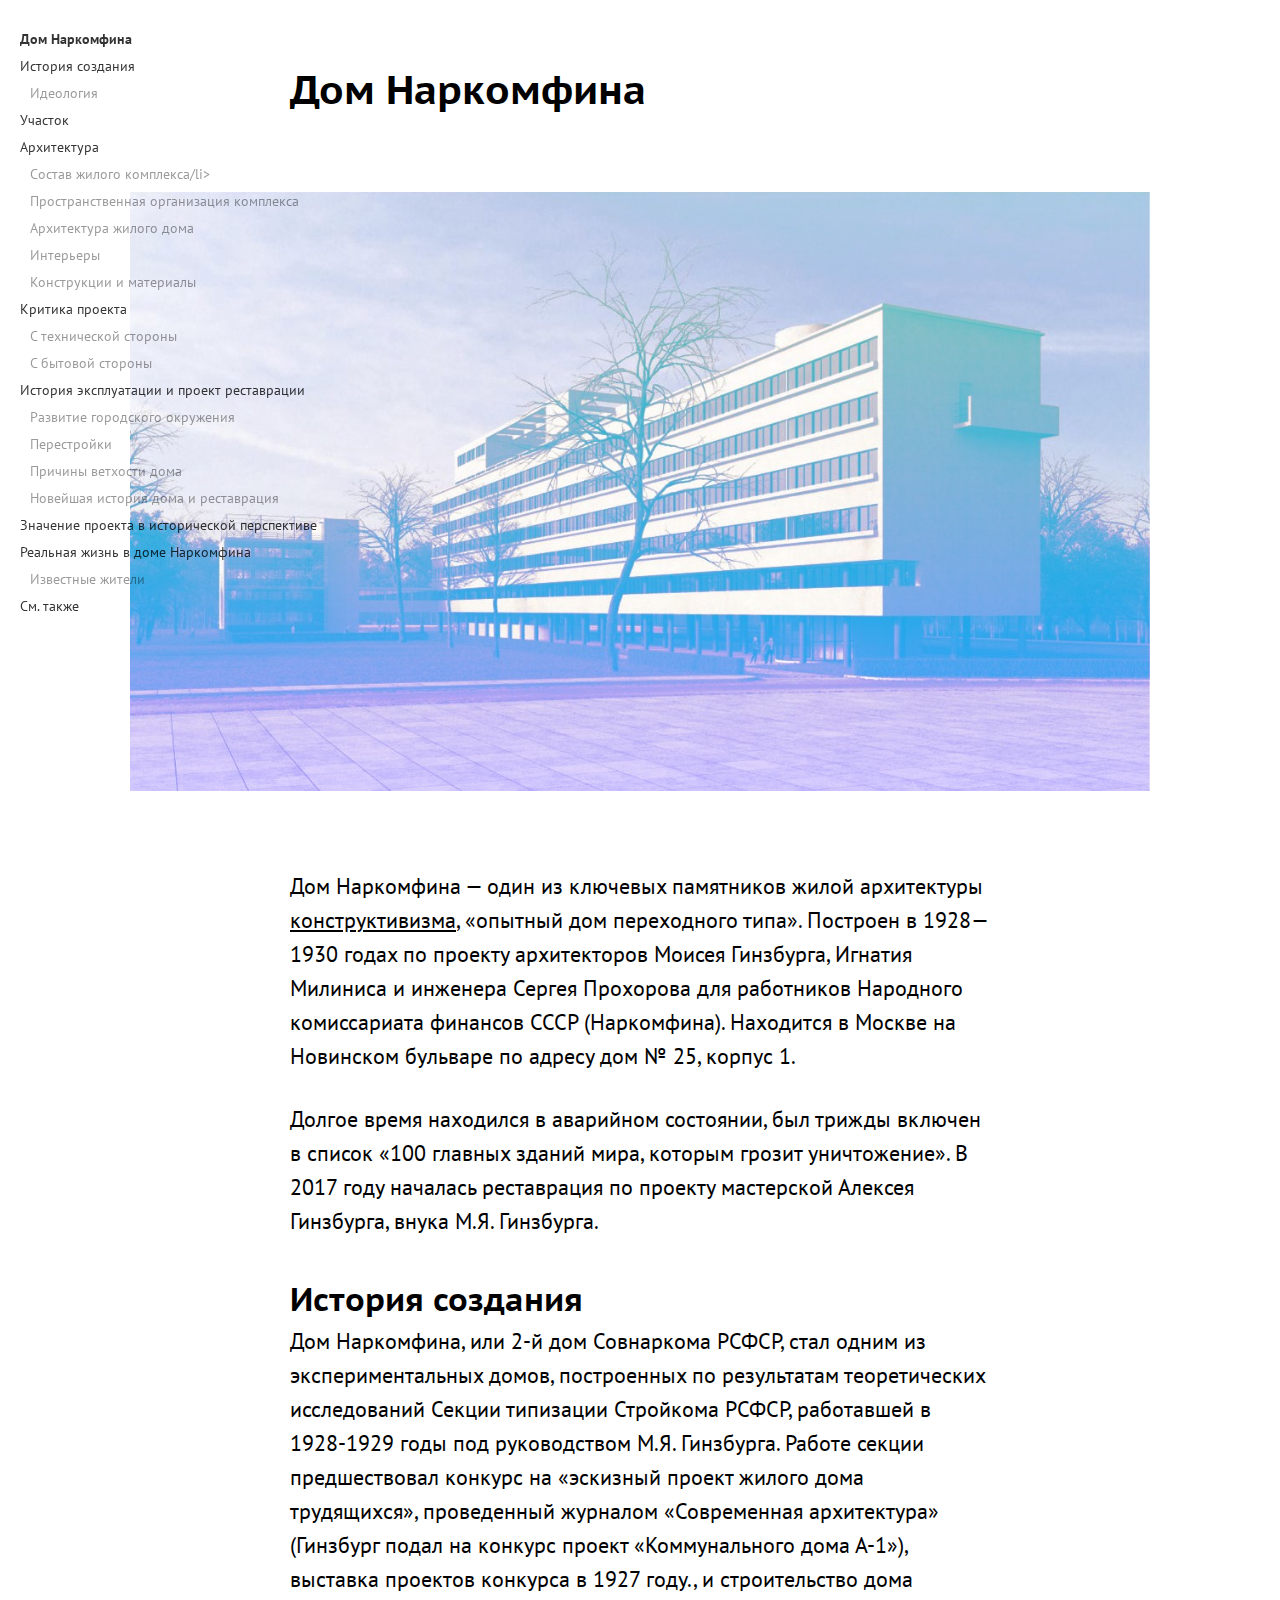
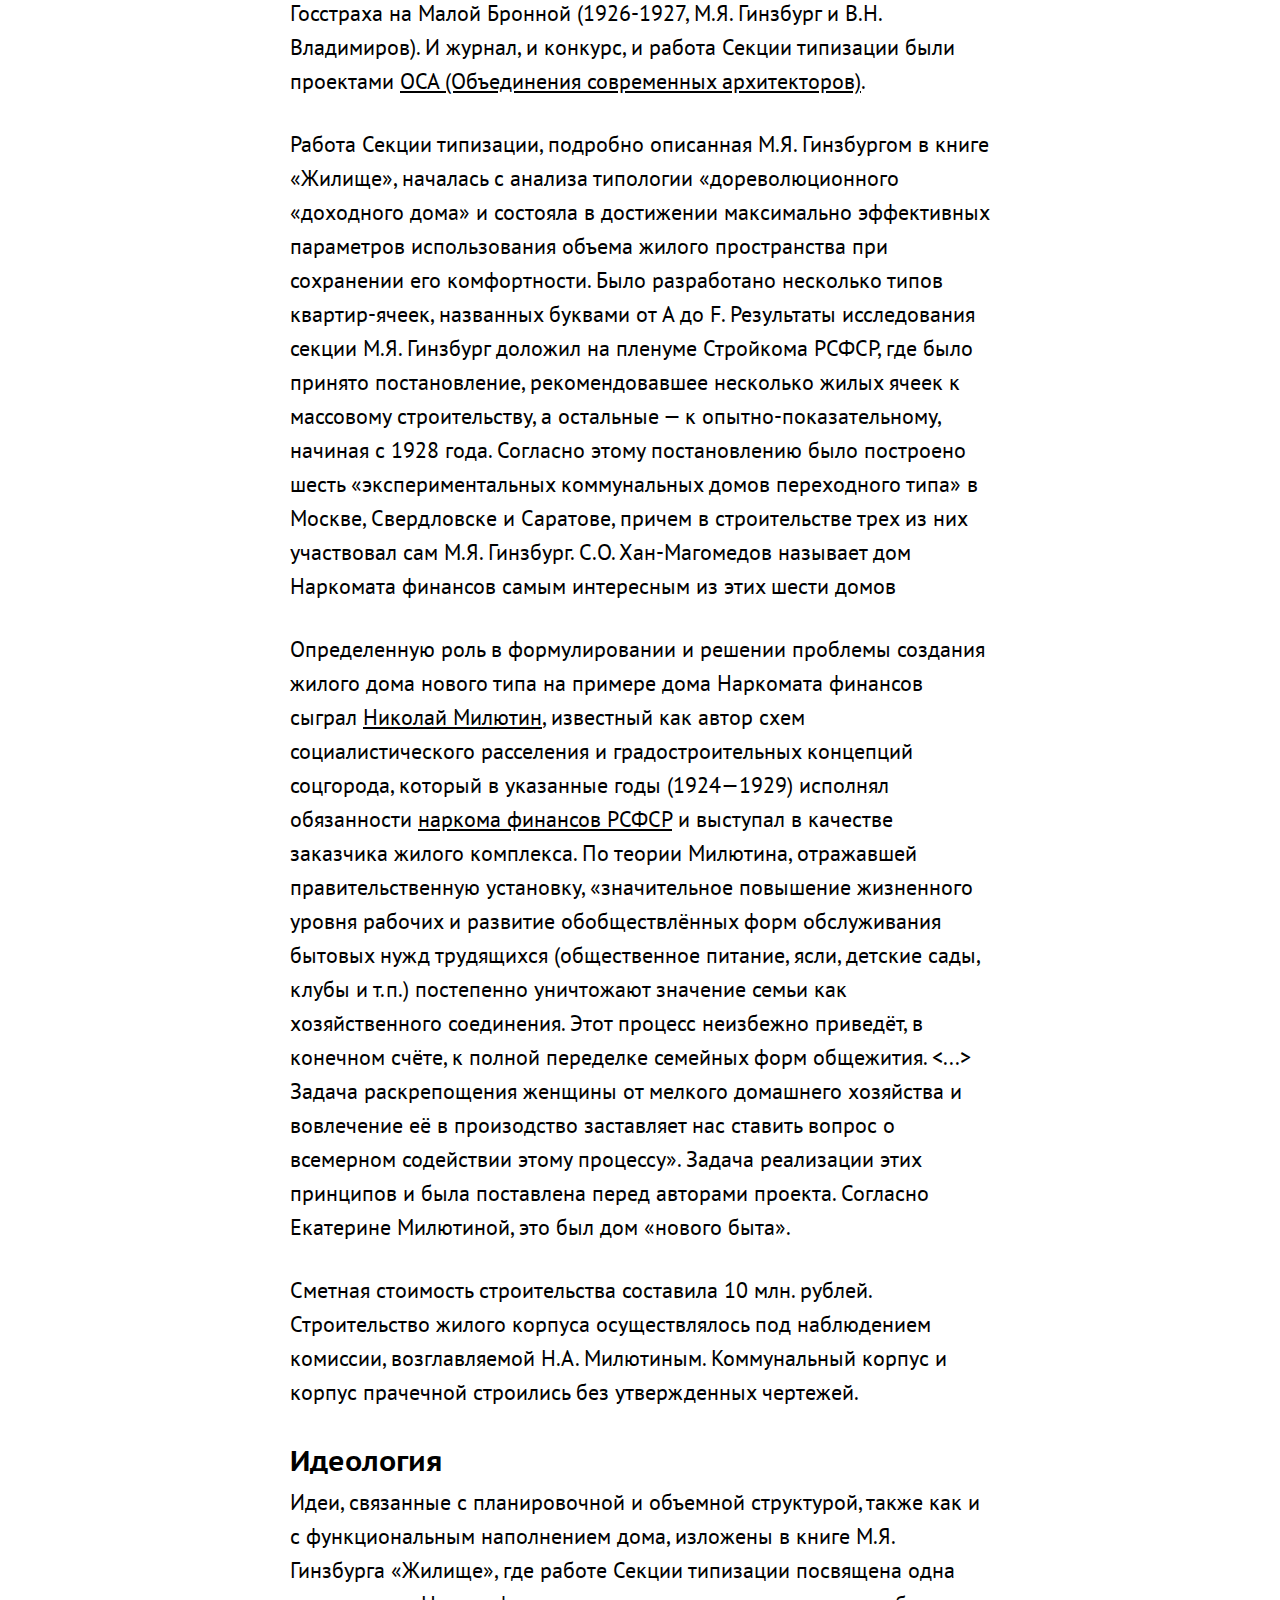
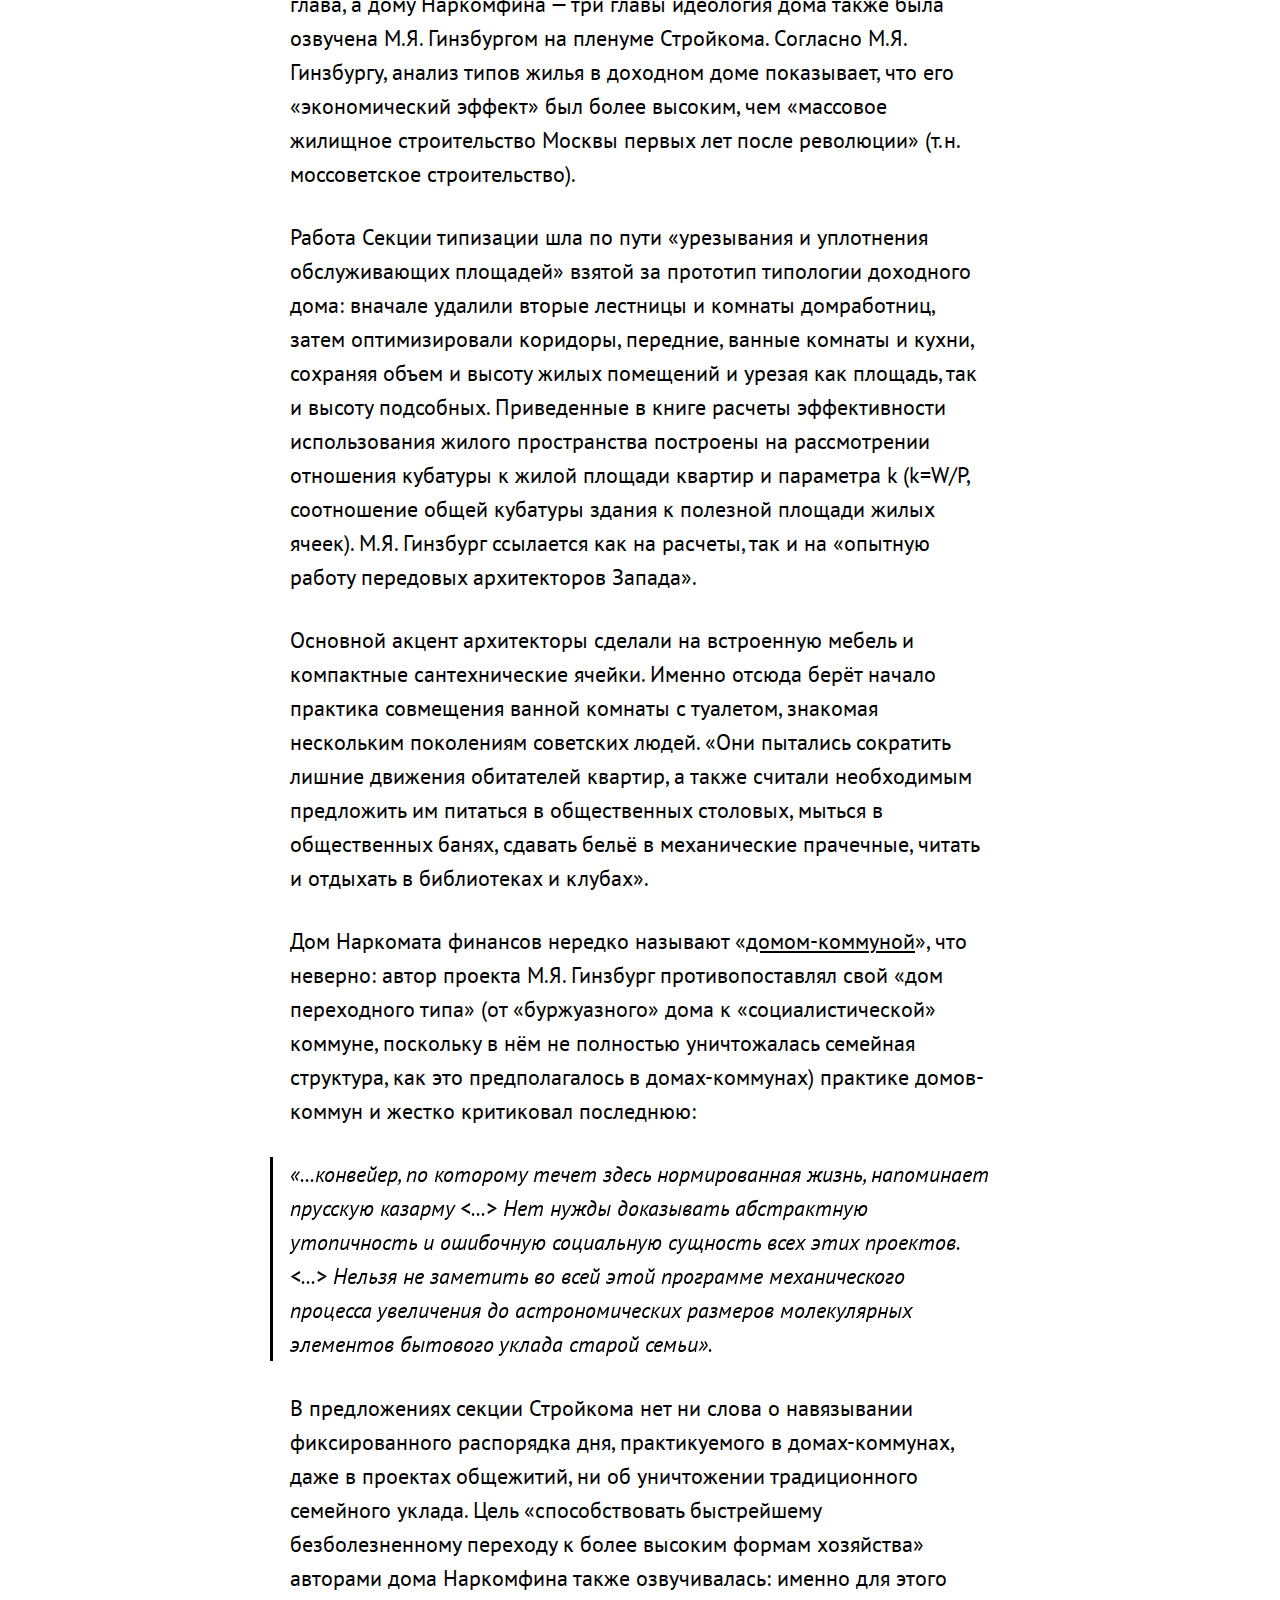
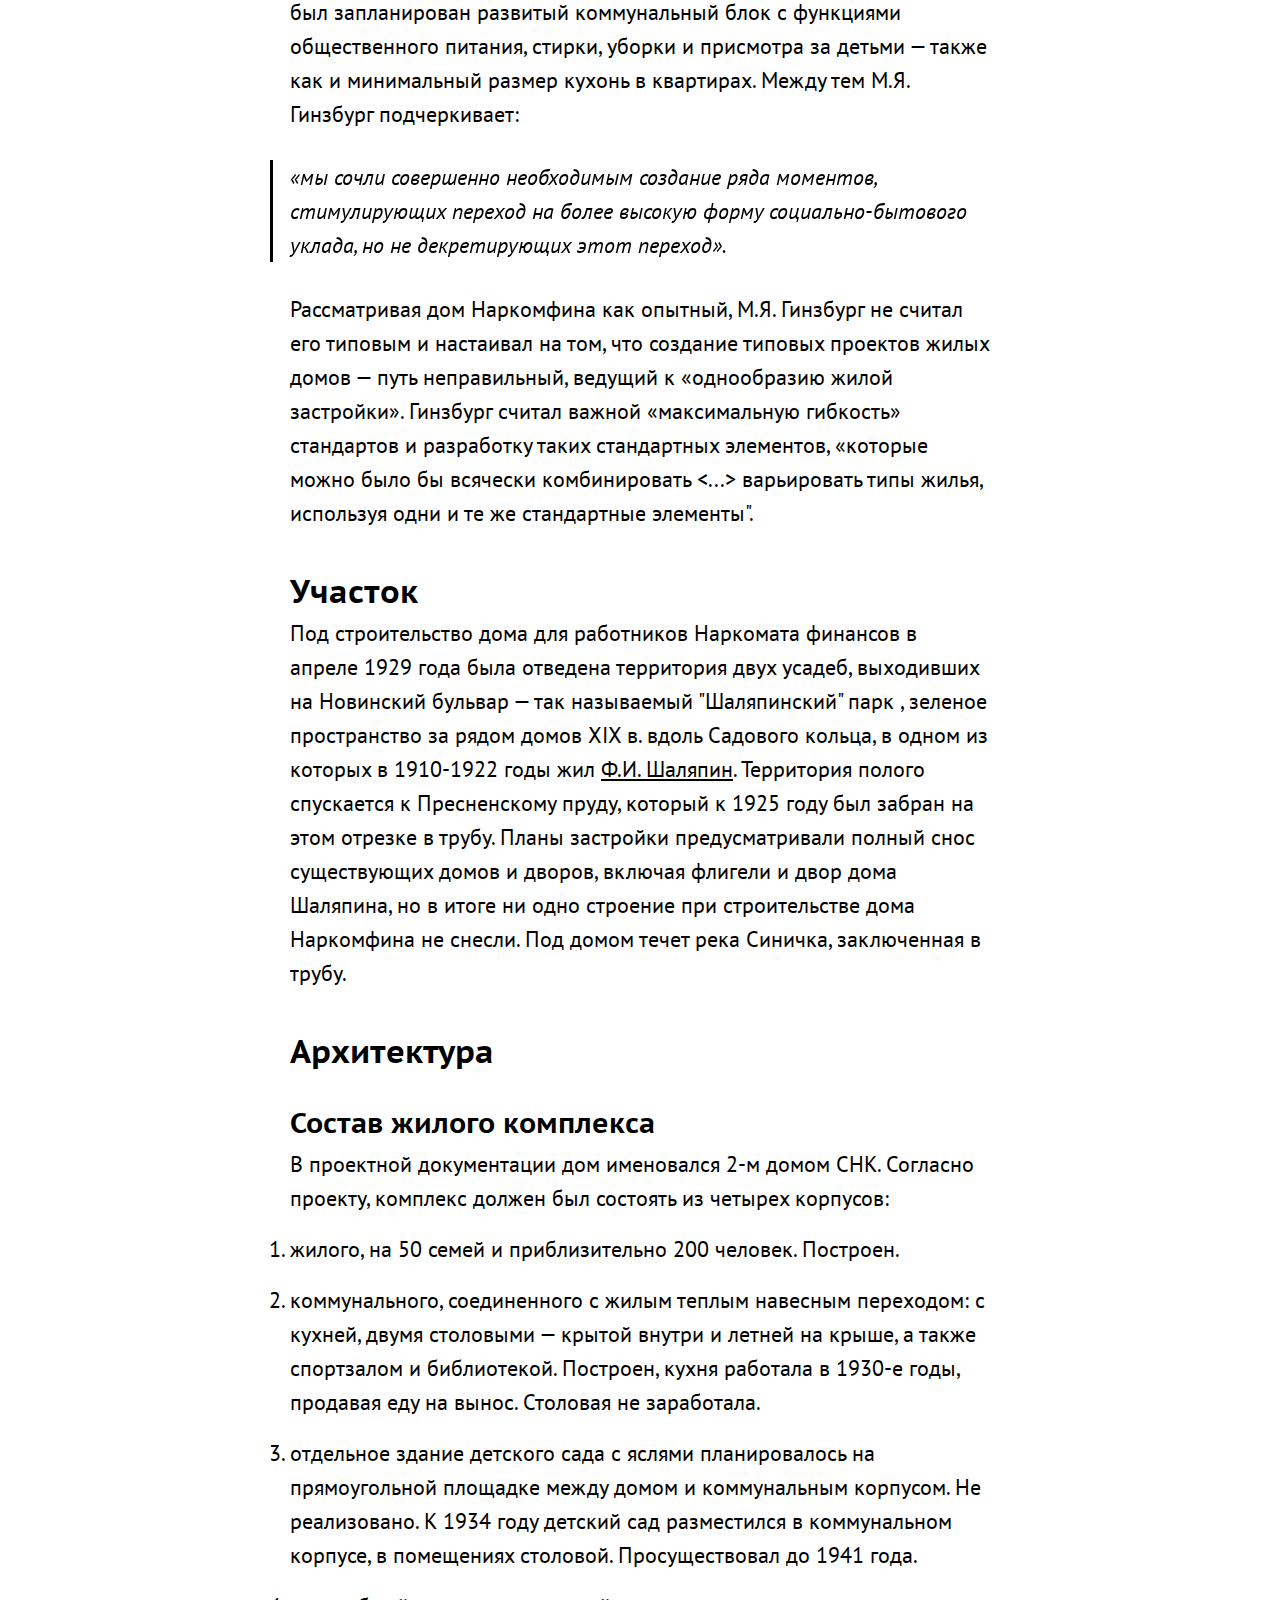
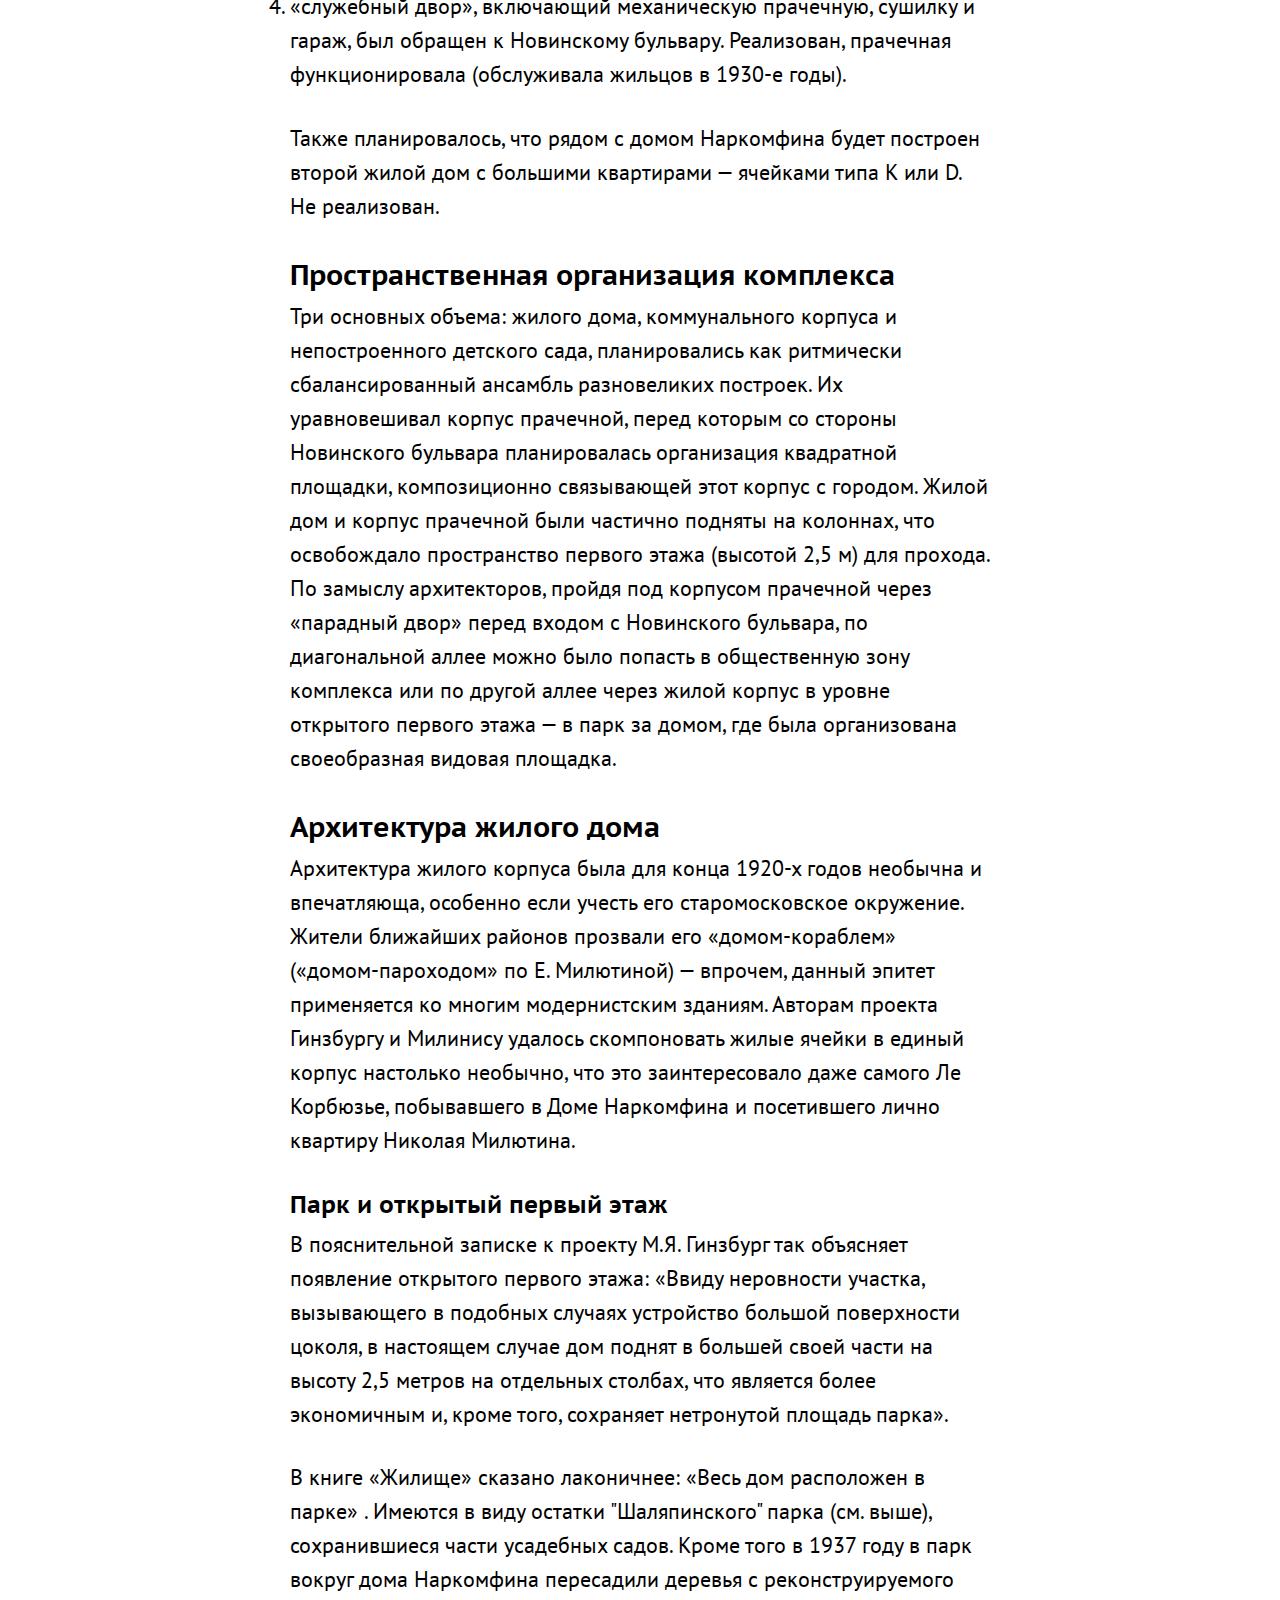
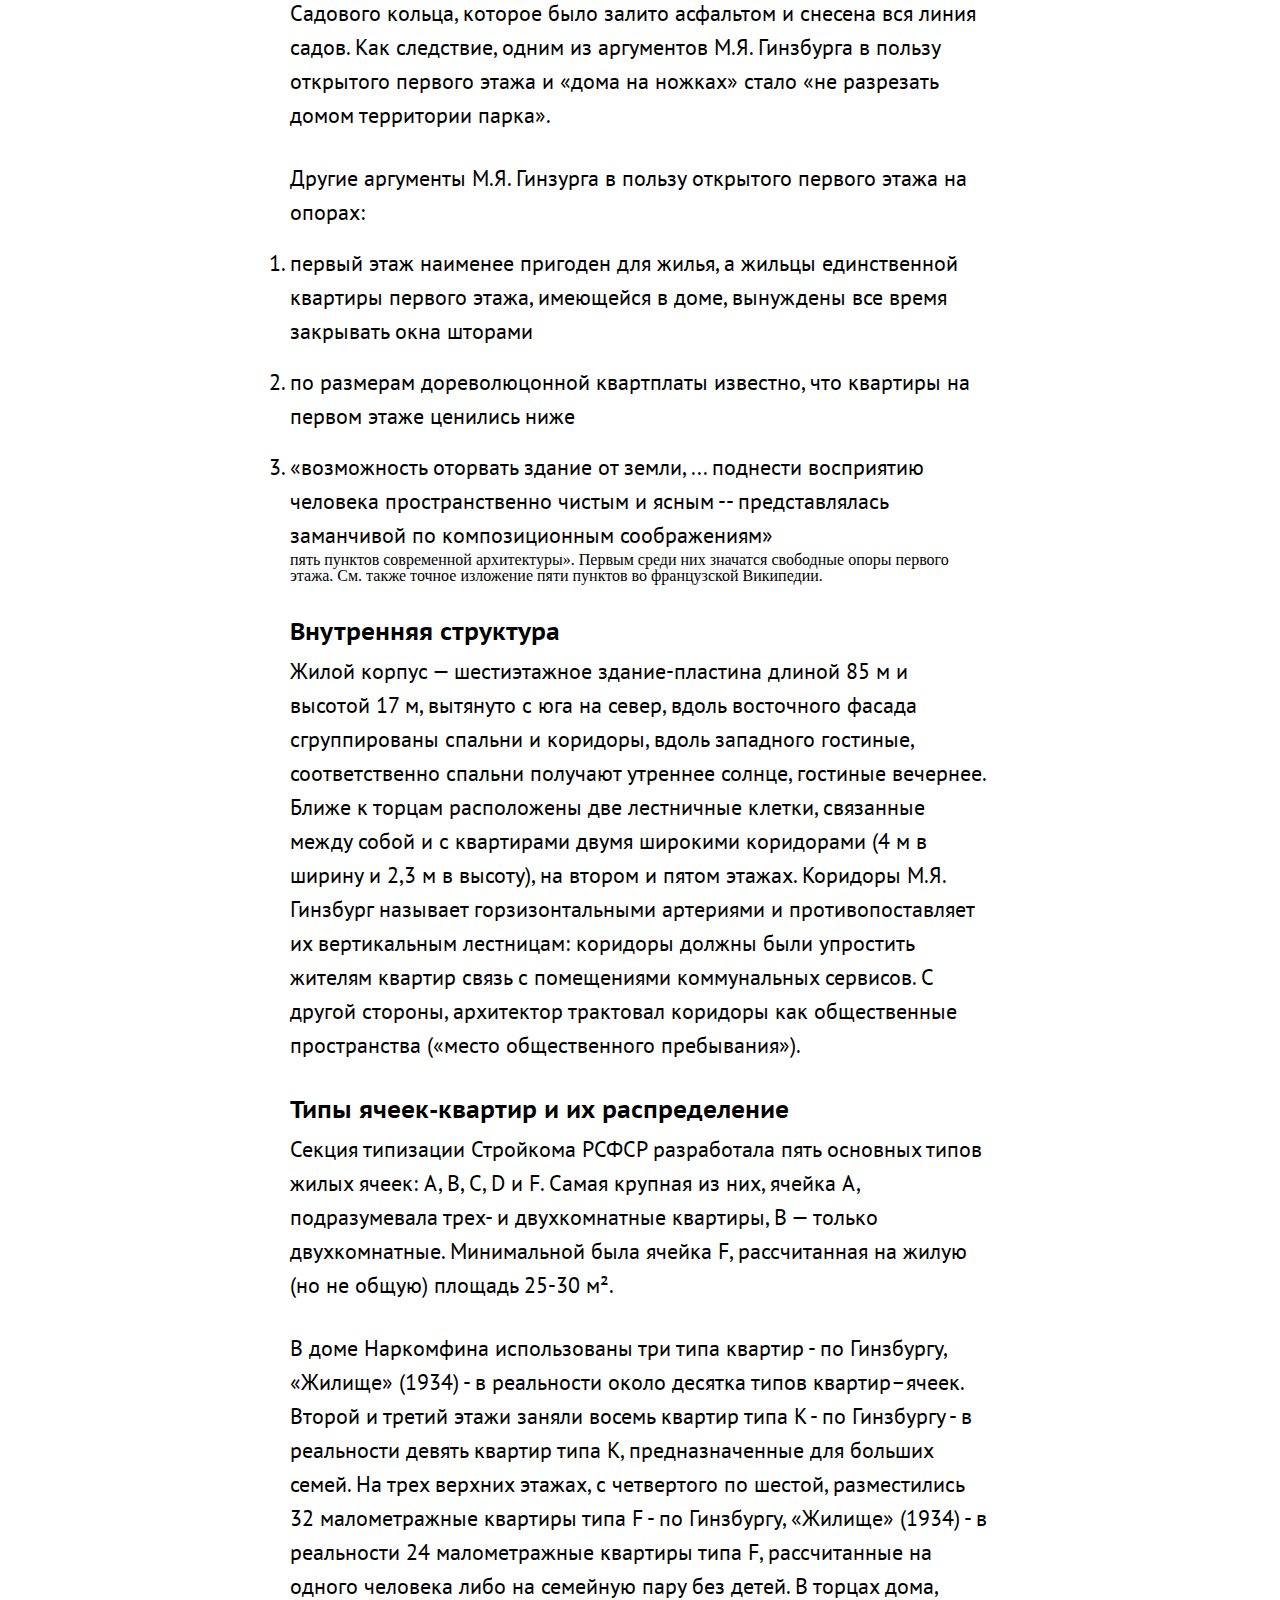
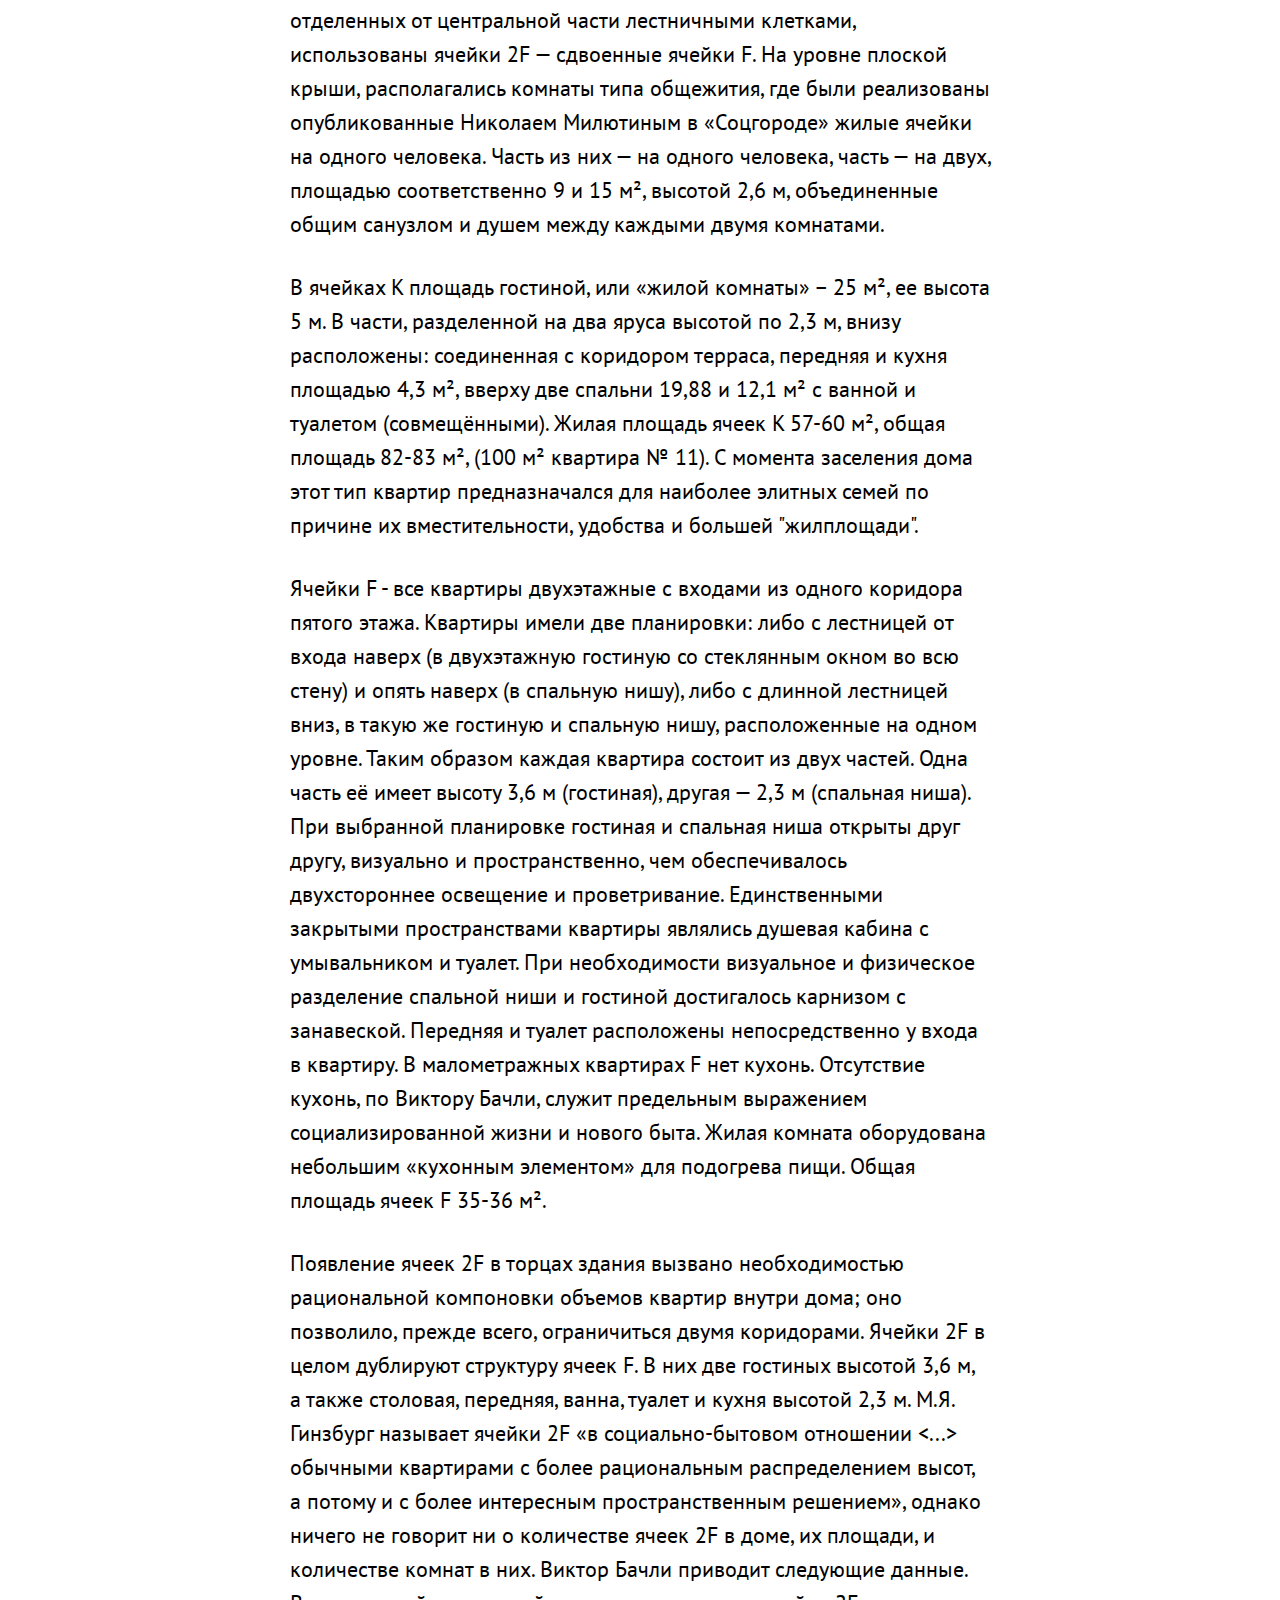
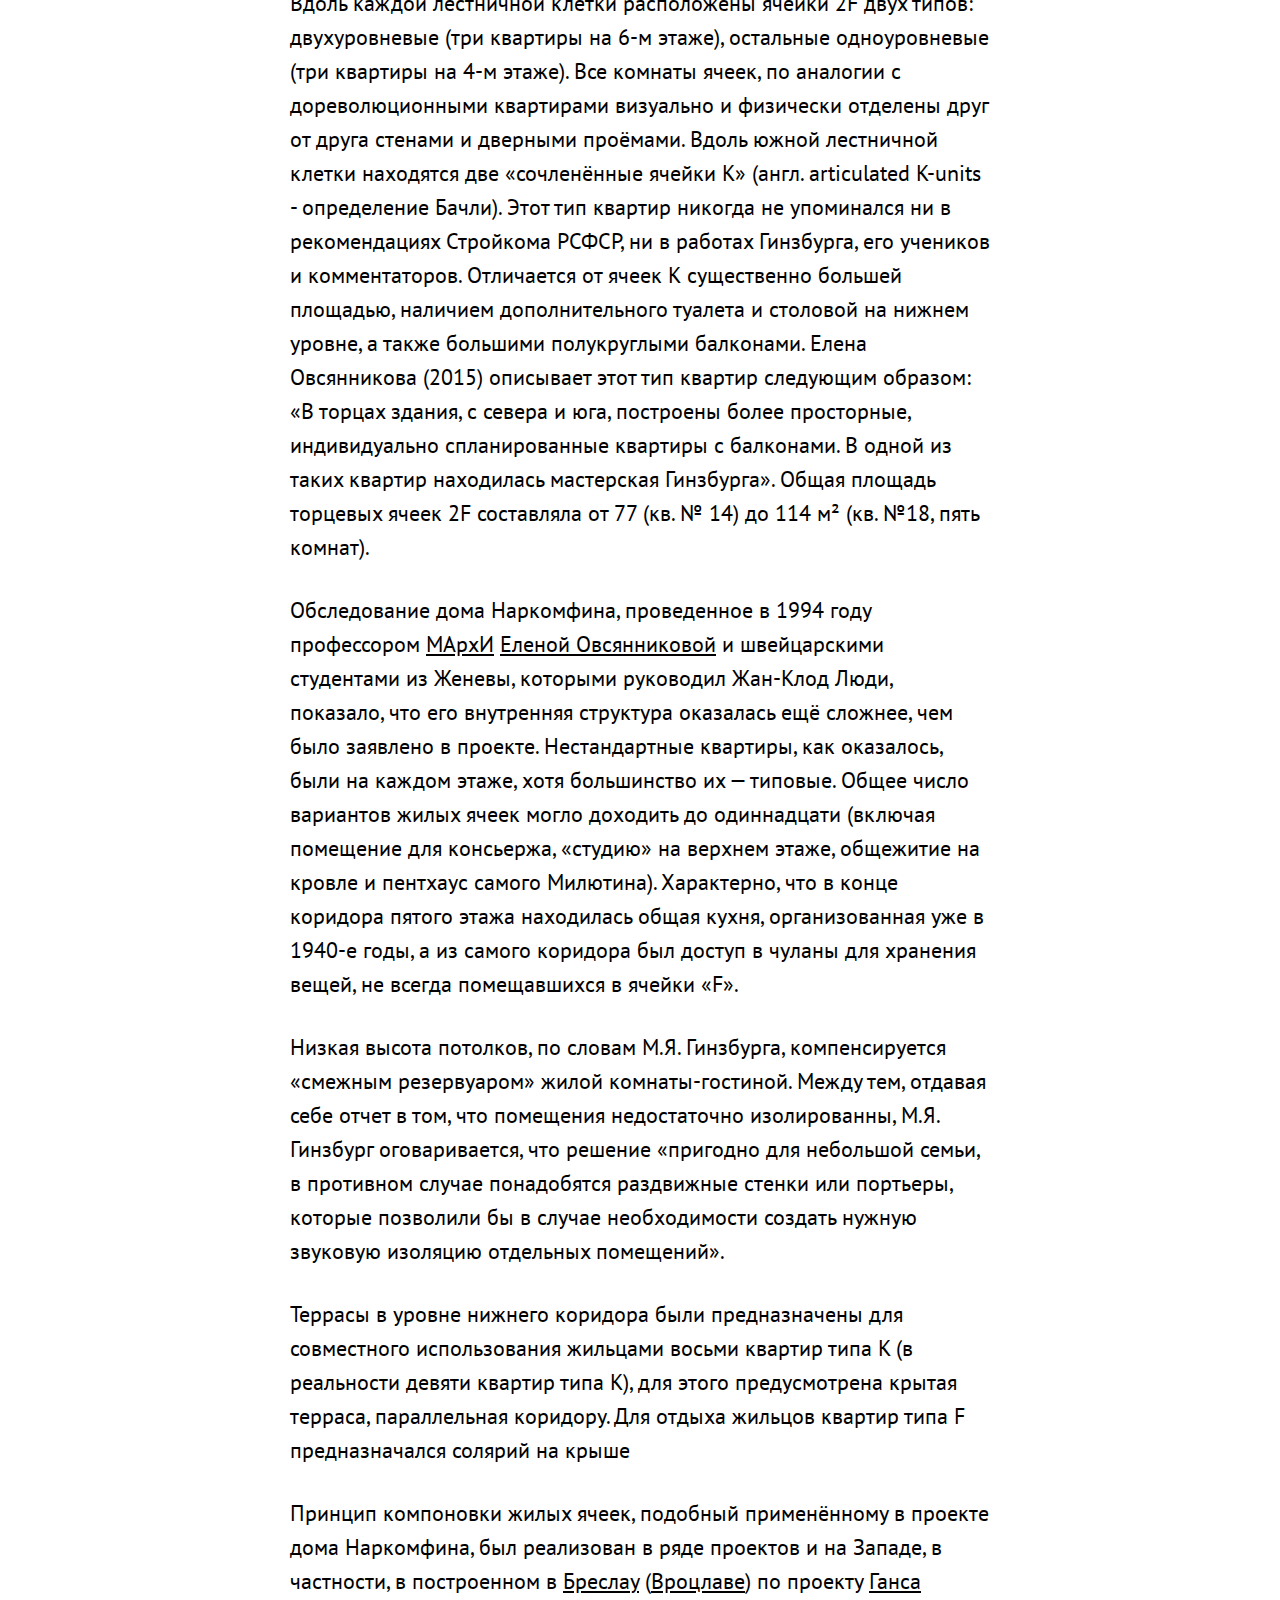
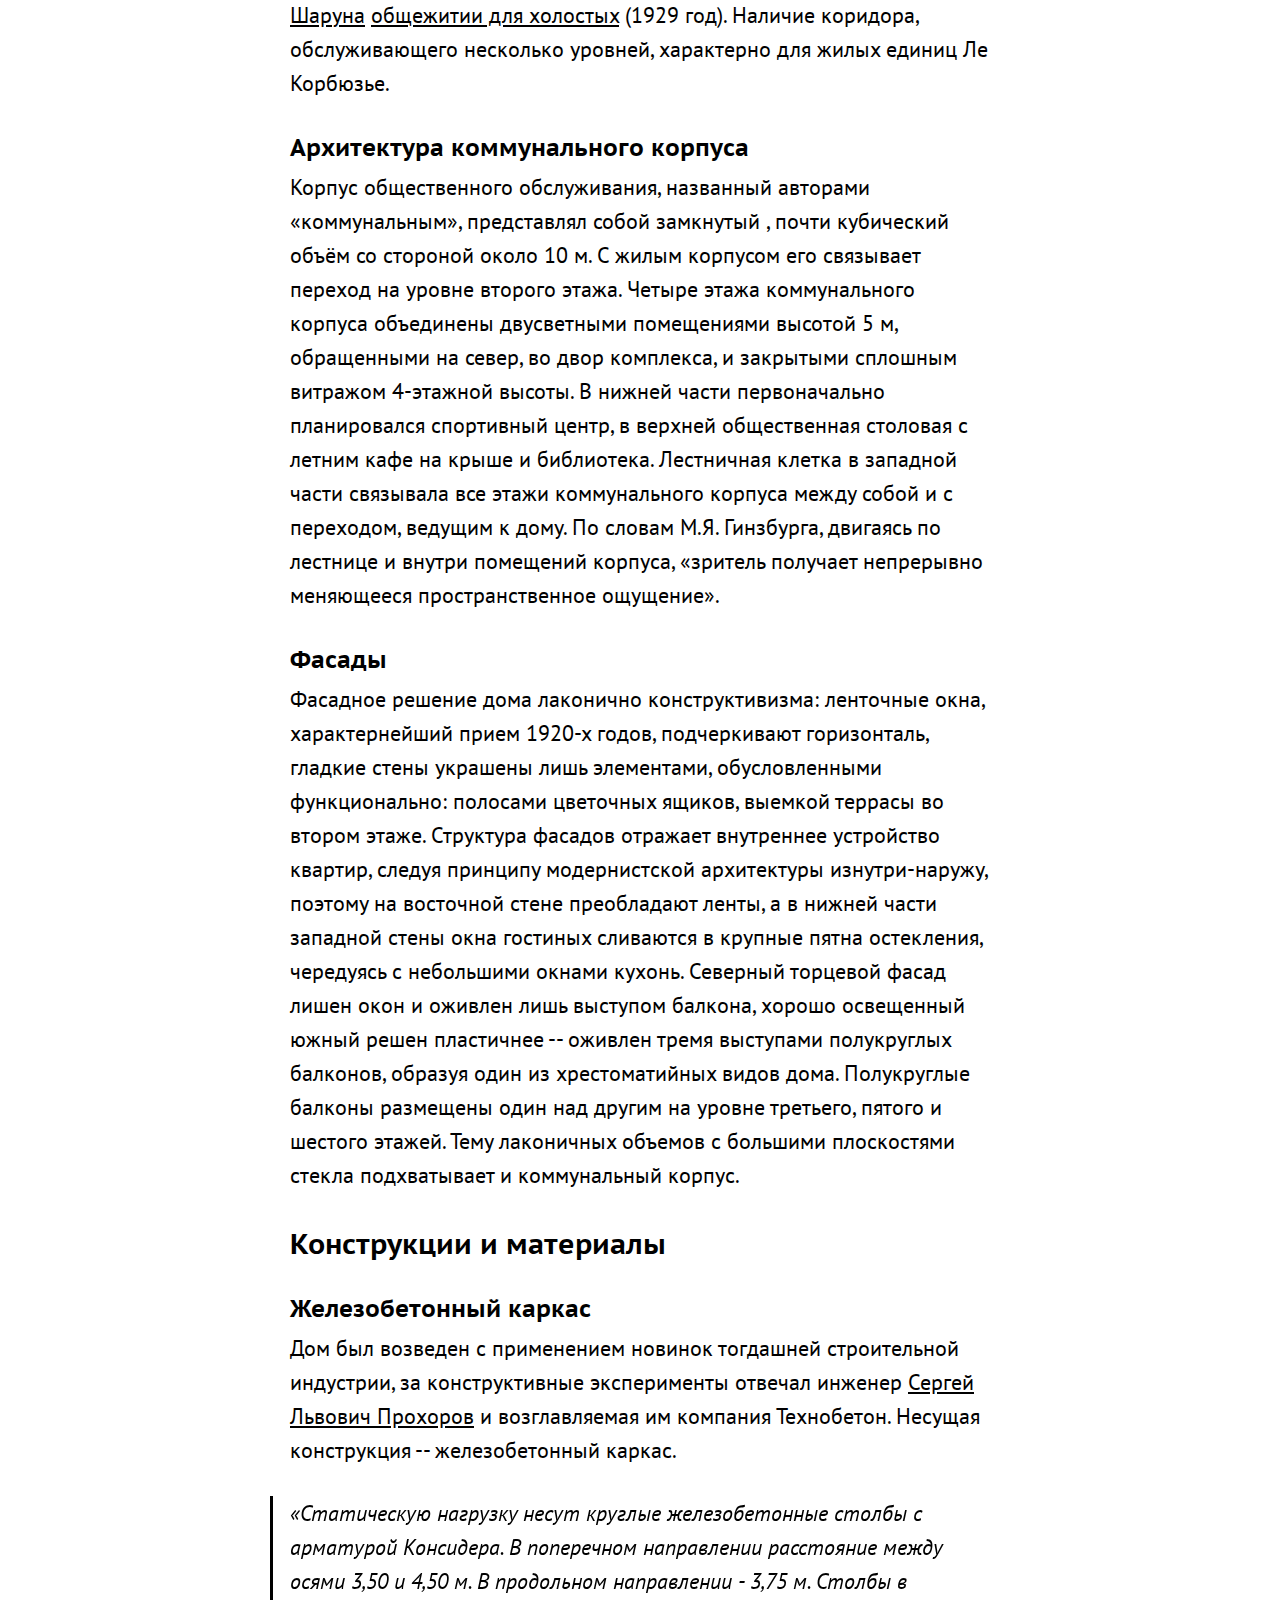
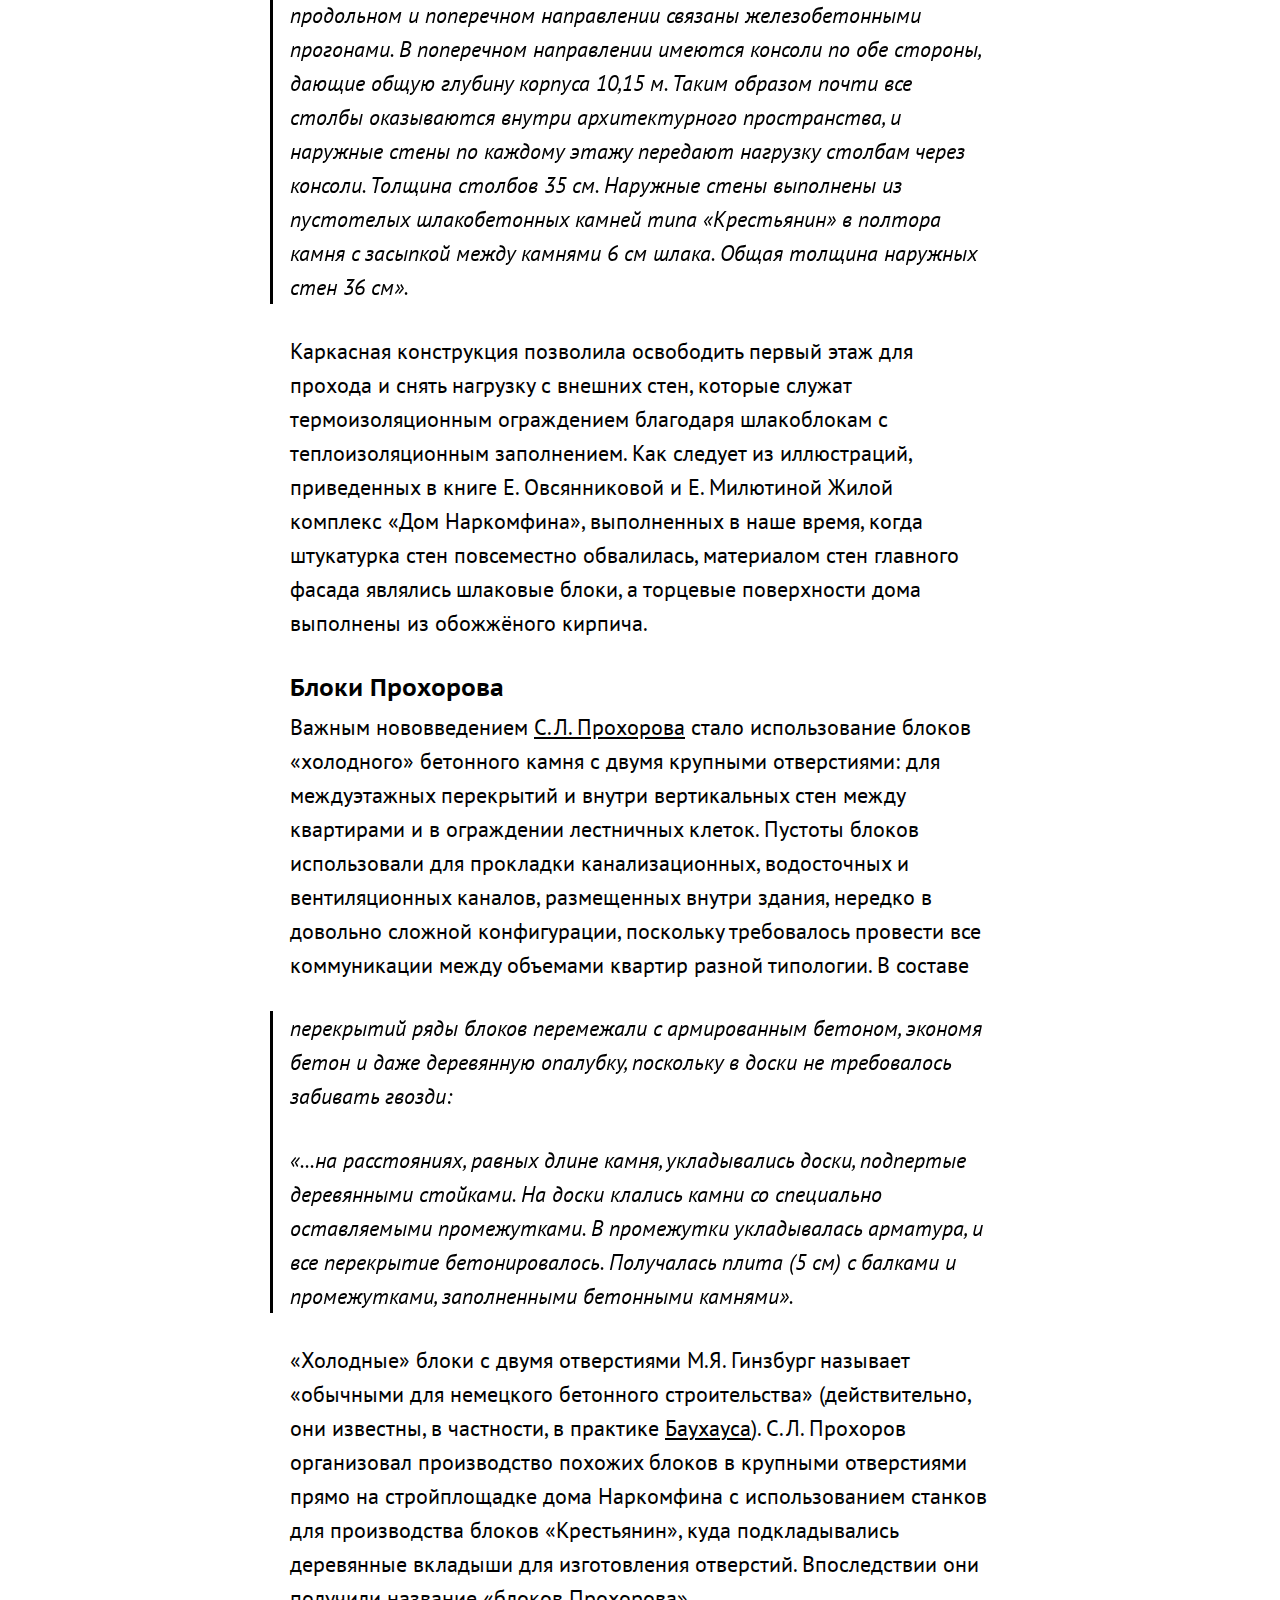
==== commit b673a6c3: "Homework 4" ====
--- a/index.html
+++ b/index.html
@@ -6,22 +6,66 @@
     <link rel="stylesheet" href="reset.css">
     <link href="https://fonts.googleapis.com/css2?family=PT+Sans+Caption:wght@400;700&family=PT+Sans:ital,wght@0,400;0,700;1,400;1,700&display=swap" rel="stylesheet">
     <link rel="stylesheet" href="style.css">
+    <link rel="stylesheet" href="sidebar.css">
   </head>
   <body>
-    <h1>Дом Наркомфина</h1>
+    <nav>
+      <ul>
+        <li><a href="#h1-about">Дом Наркомфина</a></li>
+        <li><a href="#h2-history">История создания</a>
+          <ul>
+            <li><a href="#h3-ideology">Идеология</a></li>
+          </ul>
+        </li>
+        <li><a href="#h2-history">Участок</a></li>
+        <li><a href="#h2-architecture">Архитектура</a>
+          <ul>
+            <li><a href="#h3-buildings">Состав жилого комплекса</a>/li>
+            <li><a href="#h3-organization">Пространственная организация комплекса</a></li>
+            <li><a href="#h3-architecture">Архитектура жилого дома</a></li>
+            <li><a href="#h3-interiors">Интерьеры</a></li>
+            <li><a href="#h3-materials">Конструкции и материалы</a></li>
+          </ul>
+        </li>
+        <li><a href="#h2-critic">Критика проекта</a>
+          <ul>
+            <li><a href="#h3-technical">С технической стороны</a></li>
+            <li><a href="#h3-live">С бытовой стороны</a></li>
+        </ul>
+        </li>
+        <li><a href="#h2-renovation">История эксплуатации и проект реставрации</a>
+
+          <ul>
+            <li><a href="#h3-progress">Развитие городского окружения</a></li>
+            <li><a href="#h3-rebuildings">Перестройки</a></li>
+            <li><a href="#h3-reasons">Причины ветхости дома</a></li>
+            <li><a href="#h3-nowadays">Новейшая история дома и реставрация</a></li>
+          </ul>
+        </li>
+          <li><a href="#h2-influence">Значение проекта в исторической перспективе</a></li>
+          <li><a href="#h2-real-life">Реальная жизнь в доме Наркомфина</a>
+            <ul>
+              <li><a href="#h3-famous">Известные жители</a></li>
+            </ul>
+        </li>
+        <li><a href="#h2-see-also">См. также</a></li>
+        </ul>
+    </nav>
+    <article>
+    <h1 id="h1-about">Дом Наркомфина</h1>
 
     <img src="narkomfin.jpg" alt="Дом Наркомфина">
 
     <p>Дом Наркомфина — один из ключевых памятников жилой архитектуры <a href="https://ru.wikipedia.org/wiki/%D0%9A%D0%BE%D0%BD%D1%81%D1%82%D1%80%D1%83%D0%BA%D1%82%D0%B8%D0%B2%D0%B8%D0%B7%D0%BC_(%D0%B8%D1%81%D0%BA%D1%83%D1%81%D1%81%D1%82%D0%B2%D0%BE)">конструктивизма</a>, «опытный дом переходного типа». Построен в 1928—1930 годах по проекту архитекторов Моисея Гинзбурга, Игнатия Милиниса и инженера Сергея Прохорова для работников Народного комиссариата финансов СССР (Наркомфина). Находится в Москве на Новинском бульваре по адресу дом № 25, корпус 1.</p>
     <p>Долгое время находился в аварийном состоянии, был трижды включен в список «100 главных зданий мира, которым грозит уничтожение». В 2017 году началась реставрация по проекту мастерской Алексея Гинзбурга, внука М.Я. Гинзбурга.</p>
 
-    <h2>История создания</h2>
+    <h2 id="h2-history">История создания</h2>
     <p>Дом Наркомфина, или 2-й дом Совнаркома РСФСР, стал одним из экспериментальных домов, построенных по результатам теоретических исследований Секции типизации Стройкома РСФСР, работавшей в 1928-1929 годы под руководством М.Я. Гинзбурга. Работе секции предшествовал конкурс на «эскизный проект жилого дома трудящихся», проведенный журналом «Современная архитектура» (Гинзбург подал на конкурс проект «Коммунального дома А-1»), выставка проектов конкурса в 1927 году., и строительство дома Госстраха на Малой Бронной (1926-1927, М.Я. Гинзбург и В.Н. Владимиров). И журнал, и конкурс, и работа Секции типизации были проектами <a href="https://ru.wikipedia.org/wiki/%D0%9E%D0%B1%D1%8A%D0%B5%D0%B4%D0%B8%D0%BD%D0%B5%D0%BD%D0%B8%D0%B5_%D1%81%D0%BE%D0%B2%D1%80%D0%B5%D0%BC%D0%B5%D0%BD%D0%BD%D1%8B%D1%85_%D0%B0%D1%80%D1%85%D0%B8%D1%82%D0%B5%D0%BA%D1%82%D0%BE%D1%80%D0%BE%D0%B2">ОСА (Объединения современных архитекторов)</a>.</p>
     <p>Работа Секции типизации, подробно описанная М.Я. Гинзбургом в книге «Жилище», началась с анализа типологии «дореволюционного «доходного дома» и состояла в достижении максимально эффективных параметров использования объема жилого пространства при сохранении его комфортности. Было разработано несколько типов квартир-ячеек, названных буквами от A до F. Результаты исследования секции М.Я. Гинзбург доложил на пленуме Стройкома РСФСР, где было принято постановление, рекомендовавшее несколько жилых ячеек к массовому строительству, а остальные — к опытно-показательному, начиная с 1928 года. Согласно этому постановлению было построено шесть «экспериментальных коммунальных домов переходного типа» в Москве, Свердловске и Саратове, причем в строительстве трех из них участвовал сам М.Я. Гинзбург. С.О. Хан-Магомедов называет дом Наркомата финансов самым интересным из этих шести домов</h3>
     <p>Определенную роль в формулировании и решении проблемы создания жилого дома нового типа на примере дома Наркомата финансов сыграл <a href="https://ru.wikipedia.org/wiki/%D0%9C%D0%B8%D0%BB%D1%8E%D1%82%D0%B8%D0%BD,_%D0%9D%D0%B8%D0%BA%D0%BE%D0%BB%D0%B0%D0%B9_%D0%90%D0%BB%D0%B5%D0%BA%D1%81%D0%B0%D0%BD%D0%B4%D1%80%D0%BE%D0%B2%D0%B8%D1%87">Николай Милютин</a>, известный как автор схем социалистического расселения и градостроительных концепций соцгорода, который в указанные годы (1924—1929) исполнял обязанности <a href="https://ru.wikipedia.org/wiki/%D0%9D%D0%B0%D1%80%D0%BE%D0%B4%D0%BD%D1%8B%D0%B9_%D0%BA%D0%BE%D0%BC%D0%B8%D1%81%D1%81%D0%B0%D1%80%D0%B8%D0%B0%D1%82_%D1%84%D0%B8%D0%BD%D0%B0%D0%BD%D1%81%D0%BE%D0%B2_%D0%A0%D0%A1%D0%A4%D0%A1%D0%A0">наркома финансов РСФСР</a> и выступал в качестве заказчика жилого комплекса. По теории Милютина, отражавшей правительственную установку, «значительное повышение жизненного уровня рабочих и развитие обобществлённых форм обслуживания бытовых нужд трудящихся (общественное питание, ясли, детские сады, клубы и т.п.) постепенно уничтожают значение семьи как хозяйственного соединения. Этот процесс неизбежно приведёт, в конечном счёте, к полной переделке семейных форм общежития. <...> Задача раскрепощения женщины от мелкого домашнего хозяйства и вовлечение её в произодство заставляет нас ставить вопрос о всемерном содействии этому процессу». Задача реализации этих принципов и была поставлена перед авторами проекта. Согласно Екатерине Милютиной, это был дом «нового быта».</p>
     <p>Сметная стоимость строительства составила 10 млн. рублей. Строительство жилого корпуса осуществлялось под наблюдением комиссии, возглавляемой Н.А. Милютиным. Коммунальный корпус и корпус прачечной строились без утвержденных чертежей.</p>
 
-    <h3>Идеология</h3>
+    <h3 id="h3-ideology">Идеология</h3>
     <p>Идеи, связанные с планировочной и объемной структурой, также как и с функциональным наполнением дома, изложены в книге М.Я. Гинзбурга «Жилище», где работе Секции типизации посвящена одна глава, а дому Наркомфина — три главы идеология дома также была озвучена М.Я. Гинзбургом на пленуме Стройкома. Согласно М.Я. Гинзбургу, анализ типов жилья в доходном доме показывает, что его «экономический эффект» был более высоким, чем «массовое жилищное строительство Москвы первых лет после революции» (т.н. моссоветское строительство).</p>
     <p>Работа Секции типизации шла по пути «урезывания и уплотнения обслуживающих площадей» взятой за прототип типологии доходного дома: вначале удалили вторые лестницы и комнаты домработниц, затем оптимизировали коридоры, передние, ванные комнаты и кухни, сохраняя объем и высоту жилых помещений и урезая как площадь, так и высоту подсобных. Приведенные в книге расчеты эффективности использования жилого пространства построены на рассмотрении отношения кубатуры к жилой площади квартир и параметра k (k=W/P, соотношение общей кубатуры здания к полезной площади жилых ячеек). М.Я. Гинзбург ссылается как на расчеты, так и на «опытную работу передовых архитекторов Запада».</p>
     <p>Основной акцент архитекторы сделали на встроенную мебель и компактные сантехнические ячейки. Именно отсюда берёт начало практика совмещения ванной комнаты с туалетом, знакомая нескольким поколениям советских людей. «Они пытались сократить лишние движения обитателей квартир, а также считали необходимым предложить им питаться в общественных столовых, мыться в общественных банях, сдавать бельё в механические прачечные, читать и отдыхать в библиотеках и клубах».</p>
@@ -31,11 +75,11 @@
     <blockquote cite="https://ru.wikipedia.org/wiki/%D0%94%D0%BE%D0%BC_%D0%9D%D0%B0%D1%80%D0%BA%D0%BE%D0%BC%D1%84%D0%B8%D0%BD%D0%B0">«мы сочли совершенно необходимым создание ряда моментов, стимулирующих переход на более высокую форму социально-бытового уклада, но не декретирующих этот переход».</blockquote>
     <p>Рассматривая дом Наркомфина как опытный, М.Я. Гинзбург не считал его типовым и настаивал на том, что создание типовых проектов жилых домов — путь неправильный, ведущий к «однообразию жилой застройки». Гинзбург считал важной «максимальную гибкость» стандартов и разработку таких стандартных элементов, «которые можно было бы всячески комбинировать <...> варьировать типы жилья, используя одни и те же стандартные элементы".</p>
 
-    <h2>Участок</h2>
+    <h2 id="h2-space">Участок</h2>
     <p>Под строительство дома для работников Наркомата финансов в апреле 1929 года была отведена территория двух усадеб, выходивших на Новинский бульвар — так называемый "Шаляпинский" парк , зеленое пространство за рядом домов XIX в. вдоль Садового кольца, в одном из которых в 1910-1922 годы жил <a href="https://ru.wikipedia.org/wiki/%D0%A8%D0%B0%D0%BB%D1%8F%D0%BF%D0%B8%D0%BD,_%D0%A4%D1%91%D0%B4%D0%BE%D1%80_%D0%98%D0%B2%D0%B0%D0%BD%D0%BE%D0%B2%D0%B8%D1%87">Ф.И. Шаляпин</a>. Территория полого спускается к Пресненскому пруду, который к 1925 году был забран на этом отрезке в трубу. Планы застройки предусматривали полный снос существующих домов и дворов, включая флигели и двор дома Шаляпина, но в итоге ни одно строение при строительстве дома Наркомфина не снесли. Под домом течет река Синичка, заключенная в трубу.</p>
 
-    <h2>Архитектура</h2>
-    <h3>Состав жилого комплекса</h3>
+    <h2 id="h2-architecture">Архитектура</h2>
+    <h3 id="h3-buildings">Состав жилого комплекса</h3>
     <p>В проектной документации дом именовался 2-м домом СНК. Согласно проекту, комплекс должен был состоять из четырех корпусов:</p>
     <ol>
       <li>жилого, на 50 семей и приблизительно 200 человек. Построен.</li>
@@ -45,10 +89,10 @@
     </ol>
     <p>Также планировалось, что рядом с домом Наркомфина будет построен второй жилой дом с большими квартирами — ячейками типа К или D. Не реализован.</p>
 
-    <h3>Пространственная организация комплекса</h3>
+    <h3 id="h3-organization">Пространственная организация комплекса</h3>
     <p>Три основных объема: жилого дома, коммунального корпуса и непостроенного детского сада, планировались как ритмически сбалансированный ансамбль разновеликих построек. Их уравновешивал корпус прачечной, перед которым со стороны Новинского бульвара планировалась организация квадратной площадки, композиционно связывающей этот корпус с городом. Жилой дом и корпус прачечной были частично подняты на колоннах, что освобождало пространство первого этажа (высотой 2,5 м) для прохода. По замыслу архитекторов, пройдя под корпусом прачечной через «парадный двор» перед входом с Новинского бульвара, по диагональной аллее можно было попасть в общественную зону комплекса или по другой аллее через жилой корпус в уровне открытого первого этажа — в парк за домом, где была организована своеобразная видовая площадка.</p>
 
-    <h3>Архитектура жилого дома</h3>
+    <h3 id="h3-architecture">Архитектура жилого дома</h3>
     <p>Архитектура жилого корпуса была для конца 1920-х годов необычна и впечатляюща, особенно если учесть его старомосковское окружение. Жители ближайших районов прозвали его «домом-кораблем» («домом-пароходом» по Е. Милютиной) — впрочем, данный эпитет применяется ко многим модернистским зданиям. Авторам проекта Гинзбургу и Милинису удалось скомпоновать жилые ячейки в единый корпус настолько необычно, что это заинтересовало даже самого Ле Корбюзье, побывавшего в Доме Наркомфина и посетившего лично квартиру Николая Милютина.</p>
 
     <h4>Парк и открытый первый этаж</h4>
@@ -83,7 +127,7 @@
     <h4>Фасады</h4>
     <p>Фасадное решение дома лаконично конструктивизма: ленточные окна, характернейший прием 1920-х годов, подчеркивают горизонталь, гладкие стены украшены лишь элементами, обусловленными функционально: полосами цветочных ящиков, выемкой террасы во втором этаже. Структура фасадов отражает внутреннее устройство квартир, следуя принципу модернистской архитектуры изнутри-наружу, поэтому на восточной стене преобладают ленты, а в нижней части западной стены окна гостиных сливаются в крупные пятна остекления, чередуясь с небольшими окнами кухонь. Северный торцевой фасад лишен окон и оживлен лишь выступом балкона, хорошо освещенный южный решен пластичнее -- оживлен тремя выступами полукруглых балконов, образуя один из хрестоматийных видов дома. Полукруглые балконы размещены один над другим на уровне третьего, пятого и шестого этажей. Тему лаконичных объемов с большими плоскостями стекла подхватывает и коммунальный корпус.</p>
 
-    <h3>Конструкции и материалы</h3>
+    <h3 id="h3-materials">Конструкции и материалы</h3>
     <h4>Железобетонный каркас</h4>
     <p>Дом был возведен с применением новинок тогдашней строительной индустрии, за конструктивные эксперименты отвечал инженер <a href="https://ru.wikipedia.org/wiki/%D0%9F%D1%80%D0%BE%D1%85%D0%BE%D1%80%D0%BE%D0%B2,_%D0%A1%D0%B5%D1%80%D0%B3%D0%B5%D0%B9_%D0%9B%D1%8C%D0%B2%D0%BE%D0%B2%D0%B8%D1%87">Сергей Львович Прохоров</a> и возглавляемая им компания Технобетон. Несущая конструкция -- железобетонный каркас.</p>
     <blockquote cite="https://ru.wikipedia.org/wiki/%D0%94%D0%BE%D0%BC_%D0%9D%D0%B0%D1%80%D0%BA%D0%BE%D0%BC%D1%84%D0%B8%D0%BD%D0%B0">«Статическую нагрузку несут круглые железобетонные столбы с арматурой Консидера. В поперечном направлении расстояние между осями 3,50 и 4,50 м. В продольном направлении - 3,75 м. Столбы в продольном и поперечном направлении связаны железобетонными прогонами. В поперечном направлении имеются консоли по обе стороны, дающие общую глубину корпуса 10,15 м. Таким образом почти все столбы оказываются внутри архитектурного пространства, и наружные стены по каждому этажу передают нагрузку столбам через консоли. Толщина столбов 35 см. Наружные стены выполнены из пустотелых шлакобетонных камней типа «Крестьянин» в полтора камня с засыпкой между камнями 6 см шлака. Общая толщина наружных стен 36 см».</blockquote>
@@ -98,7 +142,7 @@
     <p>Пол в квартирах был выполнен из 2-сантиметрового двухслойного ксилолита (древесный камень, в основе стружка, типологически материал подобен ДСП). Ксилолит укладывали по бетонной плите основания. Во внутриквартирных перегородках использовался <a href="https://ru.wikipedia.org/wiki/%D0%A4%D0%B8%D0%B1%D1%80%D0%BE%D0%BB%D0%B8%D1%82">фибролит</a> и блоки «Крестьянин» в 1/2 блока; толщина перегородок 5 см (звукоизоляция в современном понимании в доме Наркомфина отсутствовала; ее планируется добавить при реставрации дома в 2017-2019 гг.). Для утепления железобетонных балок в местах их выхода на фасад (т.е. достаточно редко) использовался т.н. камышит, теплоизоляционный материал из сухой спрессованной травы.</p>
     <p>Плоская гольццементная кровля дома утеплена шлаком и снабжена водостоками, проведенными в теле дома. Технологические решения кровли с теплоизоляцией «торфоплитами» из прессованного торфа и гидроизоляцией битумом следовали схеме, разработанной ведущим германским специалистом по плоским крышам <a href="">Эрнстом Маем</a>.</p>
 
-    <h3>Интерьеры</h3>
+    <h3 id="h3-interiors">Интерьеры</h3>
     <h4>Освещение</h4>
     <p>Архитекторы дома Наркомфина уделяли большое внимание освещенности внутренних пространств. «Лучшей системой», зрительно расширяющей пространство, М.Я. Гинзбург называет «горизонтальную световую ленту, подтянутую к потолку». При этом по словам архитектора «горизонтальная лента дает значительно более равномерную освещенность». Расчеты коснулись и оптимальных отрезков стены выше и ниже окна: в обоих случаях оптимальной названа высота простенка 1 м сверху или снизу. Идеальным же решением признано сплошное остекление, апробированное в доме Наркомфина на примере витража коммунального корпуса.</p>
 
@@ -119,18 +163,18 @@
     <p>Цвет также был использован для облегчения навигации: так, расположенные двери верхних и нижних ячеек F были для различения покрашены в черный и белый цвет. Потолки лестничных клеток и коридоров также были покрашены в разные цвета: оранжевый, брауншвейг, зеленая земля, кобальт, вермильон, зеленый веронез, - помогая жителям сориентироваться, в какой части дома они находятся.</p>
     <p>Во всех жилых помещениях полы из дубового паркета (широкий паркет 8 см). В ванных комнатах, по крайней мере, трёхкомнатных квартир до 1960 года сохранялись полы из пробкового дерева, позднее заменены кафельной плиткой. Электропроводка открытого типа — витой провод на фарфоровых изоляторах. Электровыключатели поворотные, как и розетки, также фарфоровые.</p>
 
-    <h2>Критика проекта</h2>
+    <h2 id="h2-critic">Критика проекта</h2>
     <p>Первым критиком здания дома Наркомфина был сам М.Я. Гинзбург — взгляд на историю строительства дома как на эксперимент предполагал его критическую оценку в книге "Жилище", вышедшей в 1934 году.</p>
     <p>Дому Наркомфина посвящено большое количество публикаций, как в российских, так и в зарубежных источниках. В западных источниках описания дома Наркомфина нередко сопровождаются определениями «утопия» и «утопический» (англ. utopian housing project). В советских публикациях авторы старались избегать такой трактовки, привычно используя лексику типа «эксперимент», «экспериментальный», «переходного типа» и т. п., не акцентируя внимание на его результатах.</p>
 
-    <h3>С технической стороны</h3>
+    <h3 id="h3-technical">С технической стороны</h3>
     <p>Объектом критики, в первую очередь со стороны качества использованных строительных материалов, стали несущие стены, так как жилой корпус ни разу не ремонтировали за все почти 90 лет его существования. Штукатурка фасадов осыпалась, а стены из кустарно выполненных цементных и шлаковых блоков, сделанных прямо на стройке, разрушались. Наполнителями в цементном растворе служили разные подручные материалы, в том числе металлургический шлак, солома, камыш.</p>
     <p>Каркасная конструкция дома на ножках весьма затруднила устройство в нём вертикальных коммуникаций, не говоря о промерзании нижнего жилого этажа. Канализационные стояки пришлось утеплять и пропускать в нестандартных, специально утолщенных колоннах, что первоначально не учитывалось в эскизном архитектурном решении. Ряд проблем вызвала и плоская кровля и связанные с ней протечки. Исполнение такой кровли требует особой тщательности и качественных материалов, которые в период строительства можно было достать только благодаря инициативе заказчика ранга Милютина. Такая кровля требует постоянного ухода — прочистки загрязненных или замерзших внутренних водостоков, починки покрытия, регулярного сбрасывания снега.</p>
     <p>Использованный во внутренней отделке дома «камышит» оказался плохим звукоизолирующим материалом, в частности, в качестве внутренних перегородок между первоначально «спальными комнатами», оказавшихся заселённых различными семьями. По этому поводу было высказано много критических замечаний. К моменту окончания войны вентиляционные шахты оказались забитыми, вытяжная вентиляция повсеместно не работала.</p>
     <p>Эксперимент с устройством раздвижных горизонтальных окон «не достиг цели и вызвал нарекания жильцов». Ленточные окна шириной во всю стену не отвечали реалиям московского климата. Места прижима в окне с деревянной рамой были обиты брезентом и войлоком. Через пару десятилетий уплотнения износились, к тому же бетонные рамы стали осыпаться, обнажая металлическую арматуру, сдвижные элементы окон заклинивали и в зимнее время пропускали холодный воздух.</p>
     <p>Оборудование квартир не удалось сделать идеальным, ни стилистически, ни функционально. Например, там, где удавалось поставить ванну, то это были громоздкие дореволюционные чугунные изделия, занимавшие слишком много места в габаритах первоначально запланированных душевых кабин. Солидная по площади ванная комната была только в квартире Милютина.</p>
 
-    <h3>С бытовой стороны</h3>
+    <h3 id="h3-live">С бытовой стороны</h3>
     <p>С бытовой стороны Дом Наркомфина также вызывал множество нареканий. Основой явилось нарушение заложенного в проекте принципа заселения типовых ячеек (квартир), связанного с тяжелейшим жилищным кризисом в СССР. В Доме Наркомфина в 1940-е…1970-е годы были распространены примеры квартир-коммуналок, когда одной из семей приходилось жить в общей комнате, а другой — в спальне. При этом минимальные размеры кухонь и санузлов приводили к скандалам и, в результате, к резкой критике архитектуры авангарда и системы в целом. По-видимому, благополучными исключениями являлись квартиры бывших наркомов Н. Милютина и Н. Семашко.</p>
     <p>Не выдержал Дом Наркомфина и конкуренцию с традиционными в отношении строительных технологий домами, выстроенными по инициативе <a href="https://ru.wikipedia.org/wiki/%D0%9C%D0%BE%D1%81%D1%81%D0%BE%D0%B2%D0%B5%D1%82">Моссовета</a>. Если в Доме Наркомфина легкие бетонные блоки разрушались, то толстые и непромерзаемые кирпичные стены домов Моссовета до сих пор отличаются хорошей звукоизоляцией всех помещений и сохраняют микроклимат в квартирах.</p>
     <p>В итоге Дом Наркомфина так и не стал «домом-коммуной переходного типа» — к середине 1930-х годов утопические проекты первых лет советской власти сошли на нет, да и сами жильцы отказались от этой идеи.</p>
@@ -140,14 +184,14 @@
     <p>Авторы монографии советского периода (1986), посвященной Дому Наркомфина, подводя итоги, писали, что «эксперимент с организацией новых форм ведения социально-бытового хозяйства для начала 1930-х годов был преждевременным и оказался несостоятельным».</p>
     <p>Английский историк материальной культуры Виктор Бачли в своей работе 1999 года писал более откровенно, что «утопизм и стремление к реформированию повседневной жизни, положенные в основу проекта дома Наркомфина, впали в немилость практически сразу по его завершении. С началом пятилетки и консолидации власти Сталиным заложенные в проект идеи коллективизма и <a href="https://ru.wikipedia.org/wiki/%D0%A4%D0%B5%D0%BC%D0%B8%D0%BD%D0%B8%D0%B7%D0%BC">феминизма</a> были отвергнуты как левацкие и <a href="https://ru.wikipedia.org/wiki/%D0%A2%D1%80%D0%BE%D1%86%D0%BA%D0%B8%D1%81%D1%82">троцкистские»</a>.</p>
 
-    <h2>История эксплуатации и проект реставрации</h2>
-    <h3>Развитие городского окружения</h3>
+    <h2 id="h2-renovation">История эксплуатации и проект реставрации</h2>
+    <h3 id="h3-progress">Развитие городского окружения</h3>
     <p>В 1933—1935 году на территории, первоначально предназначавшейся для детского сада и яслей жилого комплекса (вдоль его южной границы), по проекту архитектора Сергея Леонтовича был построен жилой дом работников Совнаркома (дом 25, корп. 10), композиционно никак не связанный с комплексом. Совет народных комиссаров отдал предпочтение архитектурному проекту Леонтовича, как более отвечающего политической обстановке, и построил украшенное орнаментом здание в стиле сталинского классицизма.</p>
     <p>В итоге сохранение усадебных построек по линии Новинского бульвара, а также строительство в границах первоначально отведённого участка ещё одного жилого дома, чужеродного комплексу, не позволило полностью осуществить авторский замысел по организации пространства. К 1934 году комплекс начал утрачивать композиционную целостность. Изменения коснулись парка между жилым и общественным корпусами и прачечной. Была утрачена диагональная дорожка, пересажены деревья с Новинского бульвара, что нарушило визуальные связи элементов композиции. Застройка «пространства первого этажа» прачечной исключила возможность прохода через ее объем на территорию комплекса.</p>
     <p>Не были построены: детский сад и ясли, жилой корпус второй очереди (авторы проекта архитекторы <a href="https://ru.wikipedia.org/wiki/%D0%93%D0%B8%D0%BD%D0%B7%D0%B1%D1%83%D1%80%D0%B3,_%D0%9C%D0%BE%D0%B8%D1%81%D0%B5%D0%B9_%D0%AF%D0%BA%D0%BE%D0%B2%D0%BB%D0%B5%D0%B2%D0%B8%D1%87">М.Я. Гинзбург</a> и <a href="https://ru.wikipedia.org/wiki/%D0%97%D1%83%D0%BD%D0%B1%D0%BB%D0%B0%D1%82,_%D0%93%D0%B5%D0%BE%D1%80%D0%B3%D0%B8%D0%B9_%D0%90%D0%BB%D0%B5%D0%BA%D1%81%D0%B0%D0%BD%D0%B4%D1%80%D0%BE%D0%B2%D0%B8%D1%87">Г.А. Зундблат</a>) и комплекс служебного дворика, объединяющего гараж для жильцов, прачечную, котельную. Сооружена была лишь прачечная, использовавшаяся жильцами лишь в первые годы, а после войны перешедшая в ведомственное подчинение.</p>
     <p>К началу 1940-х годов участок вдоль северной границы территории жилого комплекса (за дворовым фасадом корпуса прачечной во всю его длину, и в глубину двора вплоть до дома Наркомфина с его восточной, северной и частично с западной сторон) был выделен под ведомственный гараж СНК РСФСР, позднее Совмина РСФСР, его территория площадью около гектара была покрыта асфальтом, гараж обнесён забором, а парк за домом с видом на Москва-реку был ликвидирован. Гараж просуществовал до 1965 года. В начале 1950-х годов в непосредственной близости от дома Наркомфина была возведена одна из сталинских высоток - <a href="https://ru.wikipedia.org/wiki/%D0%96%D0%B8%D0%BB%D0%BE%D0%B9_%D0%B4%D0%BE%D0%BC_%D0%BD%D0%B0_%D0%9A%D1%83%D0%B4%D1%80%D0%B8%D0%BD%D1%81%D0%BA%D0%BE%D0%B9_%D0%BF%D0%BB%D0%BE%D1%89%D0%B0%D0%B4%D0%B8">жилой дом на Кудринской площади</a>, ставшая архитектурной доминантой Краснопресненского района.</p>
 
-    <h3>Перестройки</h3>
+    <h3 id="h3-rebuildings">Перестройки</h3>
     <p>С середины 1930-х годов дом № 25, корп. 1 стоял на балансе Совета народных комиссаров, с 1946 года — Совета Министров РСФСР вплоть до конца 1950-х годов. В 1961 году снят с баланса Совета Министров РСФСР и передан в общегородское подчинение (в ЖЭК).</p>
     <p>В процессе строительства в выходящем на кровлю объеме, предназначенном для вентиляционной камеры, разместилась двухуровневая квартира-«пентхаус» министра финансов <a href="https://ru.wikipedia.org/wiki/%D0%9C%D0%B8%D0%BB%D1%8E%D1%82%D0%B8%D0%BD,_%D0%9D%D0%B8%D0%BA%D0%BE%D0%BB%D0%B0%D0%B9_%D0%90%D0%BB%D0%B5%D0%BA%D1%81%D0%B0%D0%BD%D0%B4%D1%80%D0%BE%D0%B2%D0%B8%D1%87">Николая Милютина</a>, спроектированная им для своей семьи с согласия М. Гинзбурга. Милютин живо интересовался вопросами дизайна интерьера своей квартиры, лично участвовал в подборе колеров для окраски стен.</p>
     <p>Поскольку отдельностоящее здание детского сада и яслей не было построено, значительную часть коммунального корпуса отдали под детский сад. Из предусмотренных замыслом общественных функций этого корпуса в 1930-е годы в полную силу заработала только кухня. Столовая работала в пол-силы, поскольку жильцы предпочитали брать обеды на дом. Через некоторое время общественное питание перестало удовлетворять основную массу жильцов, и кухня стала нерентабельной. Вслед за этим изменилось и назначение двухсветных залов. Они были приспособлены вначале под типографию, а в дальнейшем — под конструкторское бюро.
@@ -161,18 +205,18 @@
     <p>Как пишет в своих воспоминаниях о Доме Наркомфина Екатерина Милютина, «квартиры для одиночек заселили семьями, семейные сделали коммунальными. Вместо закрытой столовой (коммунальный корпус) на пятом этаже сделали коммунальную кухню с рядами плит и корыт. Детский сад закрыли, коммунальный корпус превратился в типографию. Прачечная сохранилась, но она постепенно перестала обслуживать жильцов. В конце концов дом передали в ЖЭК, покрасили немыслимой жёлтой краской и перестали ремонтировать».</p>
     <p>По состоянию на начало 1960-х годов в доме насчитывалось 58 квартир со 178 жителями.</p>
 
-    <h3>Причины ветхости дома</h3>
+    <h3 id="h3-reasons">Причины ветхости дома</h3>
     <p>За все годы существования дома не было выполнено ни одного капитального ремонта. В конце 1970-х власти Москвы собирались сделать капремонт, для чего выселили тридцать квартир, но так и не успели. Процесс расселения возобновился в конце 1980-х годов, однако по состоянию на начало 2008 года там проживало около 15 семей (в реальности одиночек). Отсутствие капитального ремонта привели к тому, что дом очень сильно обветшал, его состояние долгое время оценивалось экспертами как «критическое». В 2006 году дом Наркомфина был включён в «World monuments watch list of 100 most endangered sites» — Список памятников мировой культуры, находящихся под угрозой исчезновения. С 2010 года часть пустых квартир сдана в аренду под мастерские либо жилые помещения, которые в основном заняла «творческая молодежь», небезразличная к архитектурному шедевру.</p>
     <p>Отсутствие капитального ремонта дома (помимо окраски фасадов) объясняется тем, что дом оказался неремонтопригодным - после войны 1941—1945 годов в архивах не оказалось детальных чертежей здания, а равным образом и чертежей коммуникаций водоснабжения, канализации и вентиляции. По данным Архнадзора, Гинзбург никогда не публиковал осуществленный вариант планов дома и не упоминал о наличии в нём квартиры Милютина. Как сообщает Е. Б. Овсянникова (2015), «чертежи, чудесным образом, были обнаружены в цюрихском архиве Ле Корбюзье».</p>
     <p>Обветшание фасадов дома также объясняется искажением замысла архитекторов. Вдоль ленточных окон по всей длине восточного фасада были установлены бетонные короба с землей для растений. Щелевые отверстия для вытекания воды из них вели наружу и были отнесены от стен, но позднее отверстия заделали и влага от полива текла по фасадам, что стало причиной наибольших разрушений именно на восточной стене. Водосточная труба, помещенная внутри объема здания у северного торца, после войны, в 1950-е годы, засорилась и разрушилась.</p>
 
-    <h3>Новейшая история дома и реставрация</h3>
+    <h3 id="h3-nowadays">Новейшая история дома и реставрация</h3>
     <p>По данным Госреестра недвижимости на 2005 год доме на балансе числились 46 квартир. В 2006 году компания «Коперник» (ранее МИАН) Александра Сенаторова начала скупать квартиры в доме. Сенаторов утверждал, что планирует реставрацию дома. Впрочем, ясности, насколько это действительно будет реставрация, а не коммерческая перестройка, не было. По состоянию на март 2014 года из общей площади (около 4 тыс. м²) в собственности группы Сенаторова находилось 2,2 тыс. м², ещё 1,3 тыс. м² — на балансе мэрии Москвы, оставшиеся помещения — у пяти собственников квартир. В 2014 появился <a href="https://archi.ru/projects/russia/9869/proekt-restavracii-doma-narkomfina-2014">проект</a> реставрации дома Наркомфина, предложенный архитектурным бюро Kleinewelt Architekten.</p>
     <p>Зима 2011—2012 годов практически разрушила «коммунальный блок». Доступ в некоторые части Дома, находящиеся в собственности города, небезопасен. Долгое время в публичном пространстве отсутствовала информация о причинах бедственного положения дома Наркомфина, так и о не решаемой на протяжении десятилетий ситуации вокруг него. Причина оказалась простой - отношение московских властей к эпохе авангарда. Градоначальник <a href="https://ru.wikipedia.org/wiki/%D0%9B%D1%83%D0%B6%D0%BA%D0%BE%D0%B2,_%D0%AE%D1%80%D0%B8%D0%B9_%D0%9C%D0%B8%D1%85%D0%B0%D0%B9%D0%BB%D0%BE%D0%B2%D0%B8%D1%87">Юрий Лужков</a> считал себя его идейным противником. Он не уставал повторять, что это вредная и ошибочная архитектура. Западные, но не российские средства коммуникации цитировали фрагмент выступления Лужкова на открытии ТЦ «Новинский пассаж», состоявшемся 8 апреля 2004 года: «Какая радость, что в нашем городе появляются такие замечательные торговые центры, не то, что этот мусор», - сказал Лужков, указывая в направлении Наркомфина.</p>
     <p>По состоянию на середину 2017 года собственником здания Наркомфина являлась компания «Лига прав». С июля 2017 года, сосредоточив на своем балансе всю собственность, эта компания начала реставрацию здания. Работами руководит Генеральный директор компании Гарегин Левонович Барсумян. В 2017 году проведено масштабное <a href="https://archi.ru/projects/russia/11426/proekt-restavracii-i-prisposobleniya-obyekta-kulturnogo-naslediya-zdanie-doma-narkomfina-2015-2017">исследование здания</a>; в процессе реставрации дом продолжают посещать экскурсии.</p>
     <p>В августе 2017 года стало известно, что достигнута договоренность о том, что компания «Лига прав» получит от Сбербанка на реставрацию дома Наркомфина кредит в размере 855 млн. рублей. В процессе реставрации будут сохранены авторские решения. Планируется воссоздать открытую крышу и ленточное остекление. Как и в первоначальном варианте проекта квартиры будут двухуровневые, кухни-гостиные с увеличенным остеклением, обращённые  на запад, а  спальни, обращенные на восток. В ходе работ предполагается демонтаж мансардного этажа и хозяйственных пристроек коммунального корпуса, восстановление исторической планировки первого этажа, а также восстановление элементов фасадов, восстановление с частичным сохранением рам витража коммунального корпуса, ограждений балконов и кровли. Винтовая лестница, ведущая на кровлю коммунального корпуса, сохранилась очень плохо и была заменена по чертежам осенью 2018 года. Частью работ станет внедрение в стены дома звукоизоляции. Планируется приспособить здание для современного использования, в том числе вновь использовать помещения для временного или постоянного заселения; на первом этаже здания откроется музей, а в здании хозблока разместится ресторан. Планируется, что реставрация будет закончена в 2019 году.</p>
 
-    <h2>Значение проекта в исторической перспективе</h2>
+    <h2 id="h2-influence">Значение проекта в исторической перспективе</h2>
     <p>Дом Наркомфина, будучи задуман как исследовательский эксперимент как минимум в нескольких областях: социально-бытовой, инженерно-конструктивной, объемно-планировочной и пространственно-пластической, сохранил свою роль знакового примера русского авангарда, что проявляется в живом интересе к нему со стороны архитекторов, преимущественно западных и части российских, и историков авангарда.</p>
     <p>Дом безусловно признан важной частью социальных и типологических поисков архитектуры модернизма в области жилого строительства, родственных экспериментам Баухауса и Ле Корбюзье.</p>
     <blockquote cite="http://">«...не в композиционных поисках основная ценность этого экспериментального дома, а в поисках нового в социальном отношении типа жилища». С.О. Хан-Магомедов . </blockquote>
@@ -180,16 +224,16 @@
     <p>По словам С.О. Хан-Магомедова, ни один из социально-бытовых и типологических экспериментов в архитектуре 1920-х годах, ни в домах-коммунах, ни в отличных от них домах переходного типа, не был доведен до конца: «ни в части проверки экономический целесообразности малометражных квартир, ни в части организации коммунального обслуживания жителей домов, ни в части применения новой строительной техники».</p>
     <p>Сдача дома Наркомфина (1930) по времени совпала с критическим переломом в судьбе архитектуры в СССР: все профессиональные объединения были распущены, а вместо них возник Союз архитекторов СССР, призванный определять облик новой советской архитектуры. Конструктивизм и рационализм были заклеймены как «формализм» и иностранные заимствования, чуждые советскому человеку. В архитектуре был объявлен курс на «освоение классического наследия». Новое градостроительство с 1931 года было ориентировано на создание монументальных городских центров и рассматривало в качестве достойной обсуждения жилой архитектуры только декорировавшие эти центры отдельные дома. В 1932 году дом Наркомфина был подвергнут резкой критике в печати после чего упоминания о «доме работников Наркомфина» исчезают из публичного пространства и появляются лишь спустя четыре десятилетия.</p>
     <p>Интересно отметить, что окончание строительства и заселение Дома Наркомфина (1931 год) по времени совпали с открытием 102-этажного небоскреба Эмпайр стейт билдинг в Нью-Йорке. Оба здания носили статусный характер, и каждое из них, в своей стране, являлось техническим, технологическим и культурным прорывом, как верили их создатели, в будущее. Эмпайр стейт билдинг сохранил своё значение, и по сей день остаётся культурным символом Америки (англ. American cultural icon); что касается идей и принципов, заложенных в проект Дома Наркомфина, то они были преданы забвению вскоре по его завершении. Как пишет Виктор Бачли в «Археология Социализма»:</p>
-    <blockquote cite="https://ru.wikipedia.org/wiki/%D0%94%D0%BE%D0%BC_%D0%9D%D0%B0%D1%80%D0%BA%D0%BE%D0%BC%D1%84%D0%B8%D0%BD%D0%B0">«В свете постановления ЦК ВКП(б) от 16 мая 1930 года "О работе по перестройке быта" и пертурбаций в архитектуре предшествующего 1929 года жилой дом Наркомфина, на момент его завершения в 1930 году, уже представлялся достаточно архаичным. К 1930 году идея перехода от буржуазных К-ячеек к социалистическим F-ячейкам и к полностью социалистическому Дому Коммуны теряла почву под ногами в пользу вполне буржуазных D-ячеек. Завершение строительства дома Наркомфина должно было казаться триумфом реформаторов быта, в действительности неуклонно терявших почву под ногами перед лицом набиравшего силу сталинского аппарата и структурной реорганизации профессии архитектора. К 1932 году, во время написания Гинзбургом книги "Жилище", дом Наркомфина уже был отправлен власть имущими на свалку истории как своеобразное и архаичное проявление ушедшей эпохи».</blockquote>
+    <blockquote cite="https://ru.wikipedia.org/wiki/%D0%94%D0%BE%D0%BC_%D0%9D%D0%B0%D1%80%D0%BA%D0%BE%D0%BC%D1%84%D0%B8%D0%BD%D0%B0"><div>«В свете постановления ЦК ВКП(б) от 16 мая 1930 года "О работе по перестройке быта" и пертурбаций в архитектуре предшествующего 1929 года жилой дом Наркомфина, на момент его завершения в 1930 году, уже представлялся достаточно архаичным. К 1930 году идея перехода от буржуазных К-ячеек к социалистическим F-ячейкам и к полностью социалистическому Дому Коммуны теряла почву под ногами в пользу вполне буржуазных D-ячеек. Завершение строительства дома Наркомфина должно было казаться триумфом реформаторов быта, в действительности неуклонно терявших почву под ногами перед лицом набиравшего силу сталинского аппарата и структурной реорганизации профессии архитектора. К 1932 году, во время написания Гинзбургом книги "Жилище", дом Наркомфина уже был отправлен власть имущими на свалку истории как своеобразное и архаичное проявление ушедшей эпохи».</div></blockquote>
     <p>Историк сталинской архитектуры Дмитрий Хмельницкий даёт ключ к пониманию причин удаления Николая Милютина из архитектуры и последующего ожидания им ареста: «Эпопея с „домами-коммунами“ теоретиков Сабсовича и Милютина была уникальной попыткой партийных функционеров среднего ранга привязать реальное архитектурное проектирование к официальной идеологии. Эта попытка дорого обошлась обоим энтузиастам. Однако сама идея „обобществления быта“ не была запрещена, наоборот, она последовательно проводилась в жизнь с конца 1920-х по середину 1950-х годов. Но реализовывалась она не в виде каменных благоустроенных общежитий, а в виде коммунальных деревянных бараков».</p>
 
-    <h2>Реальная жизнь в доме Наркомфина</h2>
+    <h2 id="h2-real-life">Реальная жизнь в доме Наркомфина</h2>
     <p>Дом заселялся в 1931 году (одновременно с заселением <a href="https://ru.wikipedia.org/wiki/%D0%94%D0%BE%D0%BC_%D0%BD%D0%B0_%D0%BD%D0%B0%D0%B1%D0%B5%D1%80%D0%B5%D0%B6%D0%BD%D0%BE%D0%B9">Дома на набережной</a>, улица Серафимовича, д. 2) представителями советской номенклатуры республиканского уровня - наркомами и заместителями наркомов СНК РСФСР, начальниками главных управлений наркоматов и т.п. Наиболее заметные из них по своему положению занимали квартиры в верхних этажах и в торцах жилого корпуса. Позднее, в 1937—1938 годах, большинство из них были осуждены и расстреляны как «<a href="https://ru.wikipedia.org/wiki/%D0%92%D1%80%D0%B0%D0%B3_%D0%BD%D0%B0%D1%80%D0%BE%D0%B4%D0%B0">враги народа</a>».</p>
     <p>Виктор Бачли Victor Buchli, детально исследовавший изменение социального состава дома, приходит к выводу о двух волнах "чистки" 1934-го и 1937-1938 годов, оказавших сильное влияние на состав обитателей дома Наркомфина; и впервые приводит ряд квартир репрессированных жильцов, не вошедших в расстрельные списки «Мемориала», дополняя их. По данным Виктора Бачли, практически по всем типам ячеек/квартир дома Наркомфина отмечены случаи, когда глава семейства, въехавший в освобождённую в результате "чистки" квартиру, впоследствии сам был репрессирован, а на освободившуюся жилплощадь были поселены новые чиновники наркоматов. Сказанное наглядно проявилось для ячеек типа К и присоединённых (сверх проектных) квартир первого этажа. При этом автор исследования отметил общую тенденцию последовательного понижения социального статуса новоприбывавших жильцов дома.</p>
     <p>По количеству репрессированных жильцов в годы «большого террора» дом Наркомфина (он же 2-й дом СНК), вероятно, сопоставим лишь с 1-м домом СНК (<a href="https://ru.wikipedia.org/wiki/%D0%94%D0%BE%D0%BC_%D0%BD%D0%B0_%D0%BD%D0%B0%D0%B1%D0%B5%D1%80%D0%B5%D0%B6%D0%BD%D0%BE%D0%B9">Дом на набережной</a>). Жильцы, поголовно советская номенклатура республиканского уровня, более двадцати квартир были репрессированы (фактически это означает репрессии, как минимум, по каждой второй квартире). Практически все они были расстреляны, но были и отбывавшие срок приговора в <a href="https://ru.wikipedia.org/wiki/%D0%93%D0%A3%D0%9B%D0%90%D0%93">ГУЛАГе</a>. И по воспоминаниям Екатерины Милютиной, в конце 1950-х годов в дом наведывались взрослые дети семей, выселенные из дома в 1937-м и 1938-м годах, желавшие посмотреть на свои квартиры и на тех, кто в них теперь живёт.</p>
     <p>Исследовавший "миграцию" обитателе дома Виктор Бачли сообщает о регистрации по всем типам квартир дома Наркомфина замещения выбывших в результате репрессий семей чинами НКВД, как по отдельным квартирам, так и по комнатам в больших коммунальных квартирах. Все годы существования СССР информация о проживавших в той ли иной квартире жильцах, а равным образом, и данные о том, куда делись все эти люди, носили характер государственной тайны, и задавать такие вопросы было не принято. Несмотря на проживание в доме известных партийных и советских деятелей (элите большевиков по В. Бачли) на доме Наркомфина никогда не было установлено никаких памятных знаков, как и не возникало самой постановки вопроса о сохранения такой памяти, видимо, потому, что жизнь большинства указанных деятелей трагически закончилась на Бутовском полигоне.</p>
 
-    <h3>Известные жители</h3>
+    <h3 id="h3-famous">Известные жители</h3>
     <ul>
       <li><a href="https://ru.wikipedia.org/wiki/%D0%90%D0%BD%D1%82%D0%BE%D0%BD%D0%BE%D0%B2-%D0%9E%D0%B2%D1%81%D0%B5%D0%B5%D0%BD%D0%BA%D0%BE,_%D0%92%D0%BB%D0%B0%D0%B4%D0%B8%D0%BC%D0%B8%D1%80_%D0%90%D0%BB%D0%B5%D0%BA%D1%81%D0%B0%D0%BD%D0%B4%D1%80%D0%BE%D0%B2%D0%B8%D1%87">Антонов-Овсеенко Владимир Александрович</a>, кв. 49 — нарком юстиции РСФСР, с женой Софьей Ивановной Левиной. Расстрелян 10.02.1938 года, жена расстреляна 08.02.1938 года.</li>
       <li><a href="https://ru.wikipedia.org/wiki/%D0%91%D0%B3%D0%B0%D0%BD,_%D0%9E%D0%BB%D1%8C%D0%B3%D0%B0_%D0%9F%D0%B0%D0%B2%D0%BB%D0%BE%D0%B2%D0%BD%D0%B0">Бган Ольга Павловна</a>, кв. ? — актриса театра и кино.</li>
@@ -221,12 +265,12 @@
     <p>Контингент живущих был в какой-то мере однородным лишь в первые годы после заселения дома. После чистки 1934-го, арестов 1937—1938 годов и окончания Великой Отечественной войны он существенным образом изменился. В конце 1950-х годов дом был передан в общегородское подчинение, небольшое число номенклатурных жильцов переселилось в благоустроенные квартиры на Ленинском проспекте, а освободившиеся помещения были заполнены работниками коммунальных служб и ЖЭК-ов.</p>
     <p>На 1970-й год в доме насчитывалось более пятнадцати коммунальных квартир. Из 24-х квартир типа F коммунальными стали не менее восьми, из 9-ти квартир тира К - коммунальными стали шесть. Заметное освобождение коммунальных квартир первого этажа, как наименее приемлемых, отмечено к 1977 году. А в 1980-е годы оказались покинутыми и большая часть квартир типа F.</p>
 
-    <h2>См. также</h2>
+    <h2 id="h2-see-also">См. также</h2>
     <ul>
       <li><a href="https://ru.wikipedia.org/wiki/%D0%94%D0%BE%D0%BC-%D0%BA%D0%BE%D0%BC%D0%BC%D1%83%D0%BD%D0%B0">Дом-коммуна</a></li>
       <li><a href="https://ru.wikipedia.org/wiki/%D0%9A%D0%BE%D0%BD%D1%81%D1%82%D1%80%D1%83%D0%BA%D1%82%D0%B8%D0%B2%D0%B8%D0%B7%D0%BC_(%D0%B8%D1%81%D0%BA%D1%83%D1%81%D1%81%D1%82%D0%B2%D0%BE)">Конструктивизм (искусство)</a></li>
       <li><a href="https://ru.wikipedia.org/wiki/%D0%9A%D0%BE%D0%BD%D1%81%D1%82%D1%80%D1%83%D0%BA%D1%82%D0%B8%D0%B2%D0%B8%D0%B7%D0%BC_%D0%B2_%D0%B0%D1%80%D1%85%D0%B8%D1%82%D0%B5%D0%BA%D1%82%D1%83%D1%80%D0%B5_%D0%9C%D0%BE%D1%81%D0%BA%D0%B2%D1%8B">Конструктивизм в архитектуре Москвы</a></li>
     </ul>
-
+    </article>
   </body>
 </html>
--- a/style.css
+++ b/style.css
@@ -1,38 +1,75 @@
 body {
-  background-image: url('Wikimedium-Post.jpg');
+  /* background-image: url('Wikimedium-Post.jpg'); */
   background-repeat: no-repeat;
   background-position: center top;
-  margin-bottom: 80px;
+}
+
+a {
+  color: inherit;
 }
 
 h1, h2, h3, h4, p, ol, ul, blockquote {
   width: 700px;
   margin: auto;
-  color: red;
 }
 
 img {
   width: 1020px;
-  margin: 90px auto;
+  margin: auto;
   display: block;
 }
 
 h1, h2, h3, h4 {
-    font-family: 'PT Sans Caption', sans-serif;
-    font-weight: bold;
+  font-family: 'PT Sans Caption', sans-serif;
+  font-weight: bold;
 }
 
-p {
-    font-family: 'PT Sans', sans-serif;
-    font-size: 22px;
-    line-height: 34px;
-    margin-top: 30px;
+p, blockquote, li {
+  font-family: 'PT Sans', sans-serif;
 }
 
 h1 {
   font-size: 40px;
   line-height: 46px;
-  margin-top: 63px;
+  margin-top: 66px;
+}
+
+h1 + h2 {
+  margin-top: 43px;
+}
+
+h2 {
+  font-size: 32px;
+  line-height: 36px;
+  margin-top: 79px;
+}
+
+h2 + h3 {
+  margin-top: 37px;
+}
+
+h2 + img {
+  margin-top: 82px;
+}
+
+h3 {
+  font-size: 28px;
+  line-height: 34px;
+  margin-top: 35px;
+}
+
+h3 + img {
+  margin-top: 81px;
+}
+
+h4 {
+  font-size: 24px;
+  line-height: 30px;
+  margin-top: 33px;
+}
+
+h4 + img {
+  margin-top: 82px;
 }
 
 h1 + p {
@@ -43,69 +80,103 @@
   margin-top: 14px;
 }
 
-h2 {
-  font-size: 32px;
-  line-height: 36px;
-  margin-top: 42px;
+h1 + p + p {
+  margin-top: 30px;
 }
 
-img + h2 {
-  margin-top: -20px;
+h2 + p,
+h3 + p,
+h4 + p,
+h2 + blockquote,
+h3 + blockquote,
+h4 + blockquote,
+h2 + ul,
+h3 + ul,
+h4 + ul {
+  margin-top: 7px;
 }
 
-/* img + h2 {
-  margin-top: 0px;
-} */
-
-h2 + p {
-  margin-top: 8px;
+p {
+  font-size: 22px;
+  line-height: 34px;
+  margin-top: 30px;
 }
 
-h3 {
-  margin-top: 33px;
-  font-size: 28px;
-  line-height: 34px;
+p + h2 {
+  margin-top: 43px;
 }
 
-h2 + h3 {
-  margin-top: 38px;
-
+p + p {
+  margin-top: 29px;
 }
 
-h3 + p {
-  margin-top: 8px;
+img {
+  margin-top: 80px;
 }
 
-h4 {
-  font-size: 24px;
-  line-height: 30px;
-  margin-top: 32px;
+img + p,
+img + blockquote,
+img + ul {
+  margin-top: 78px;
 }
 
-h4 + p {
-  margin-top: 8px;
+img + h3 {
+  margin-top: 80px;
+}
+
+img + h4 {
+  margin-top: 81px;
 }
 
 blockquote {
-  font-family: 'PT Sans', sans-serif;
+  position: relative;
   font-style: italic;
   font-size: 22px;
   line-height: 34px;
-  margin-top: 28px;
+  margin-top: 29px;
+}
+
+blockquote::before {
+  content: "";
+  display: block;
+  position: absolute;
+  width: 3px;
+  height: 100%;
+  background: black;
+  margin-left: -20px;
+}
+
+blockquote + h2 {
+  margin-top: 43px;
 }
 
 ul {
-  margin-top: 28px;
+  margin-top: 29px;
+  width: 670px;
+}
+
+ul + p {
+  margin-top: 29px;
 }
 
 li {
-  font-family: 'PT Sans', sans-serif;
-  margin-top: 18px;
   font-size: 22px;
   line-height: 34px;
-  margin-left: 30px;
+  margin-top: 17px;
 }
 
-ul + p {
-  margin-top: 28px;
+article ul li {
+  list-style: disc;
 }
+
+article ol li {
+  list-style: decimal;
+}
+
+b {
+  font-weight: bold;
+}
+
+i {
+  font-style: italic;
+}
--- a/sidebar.css
+++ b/sidebar.css
@@ -0,0 +1,32 @@
+nav {
+  position: fixed;
+  top: 0;
+  left: 0;
+  margin: 20px;
+  width: 300px;
+  padding: 14px, 30px, 27px, inherit;
+}
+
+nav ul {
+  margin: 0;
+}
+
+nav a {
+  text-decoration: none;
+}
+
+nav li {
+  font-size: 14px;
+  line-height: 15px;
+  color: rgba(0, 0, 0, 0.8);
+  margin-top:12px;
+}
+
+nav > ul > li:first-child{
+  font-weight: bold;
+}
+
+nav ul ul li {
+  color: rgba(0, 0, 0, 0.4);
+  margin-left: 10px;
+}
